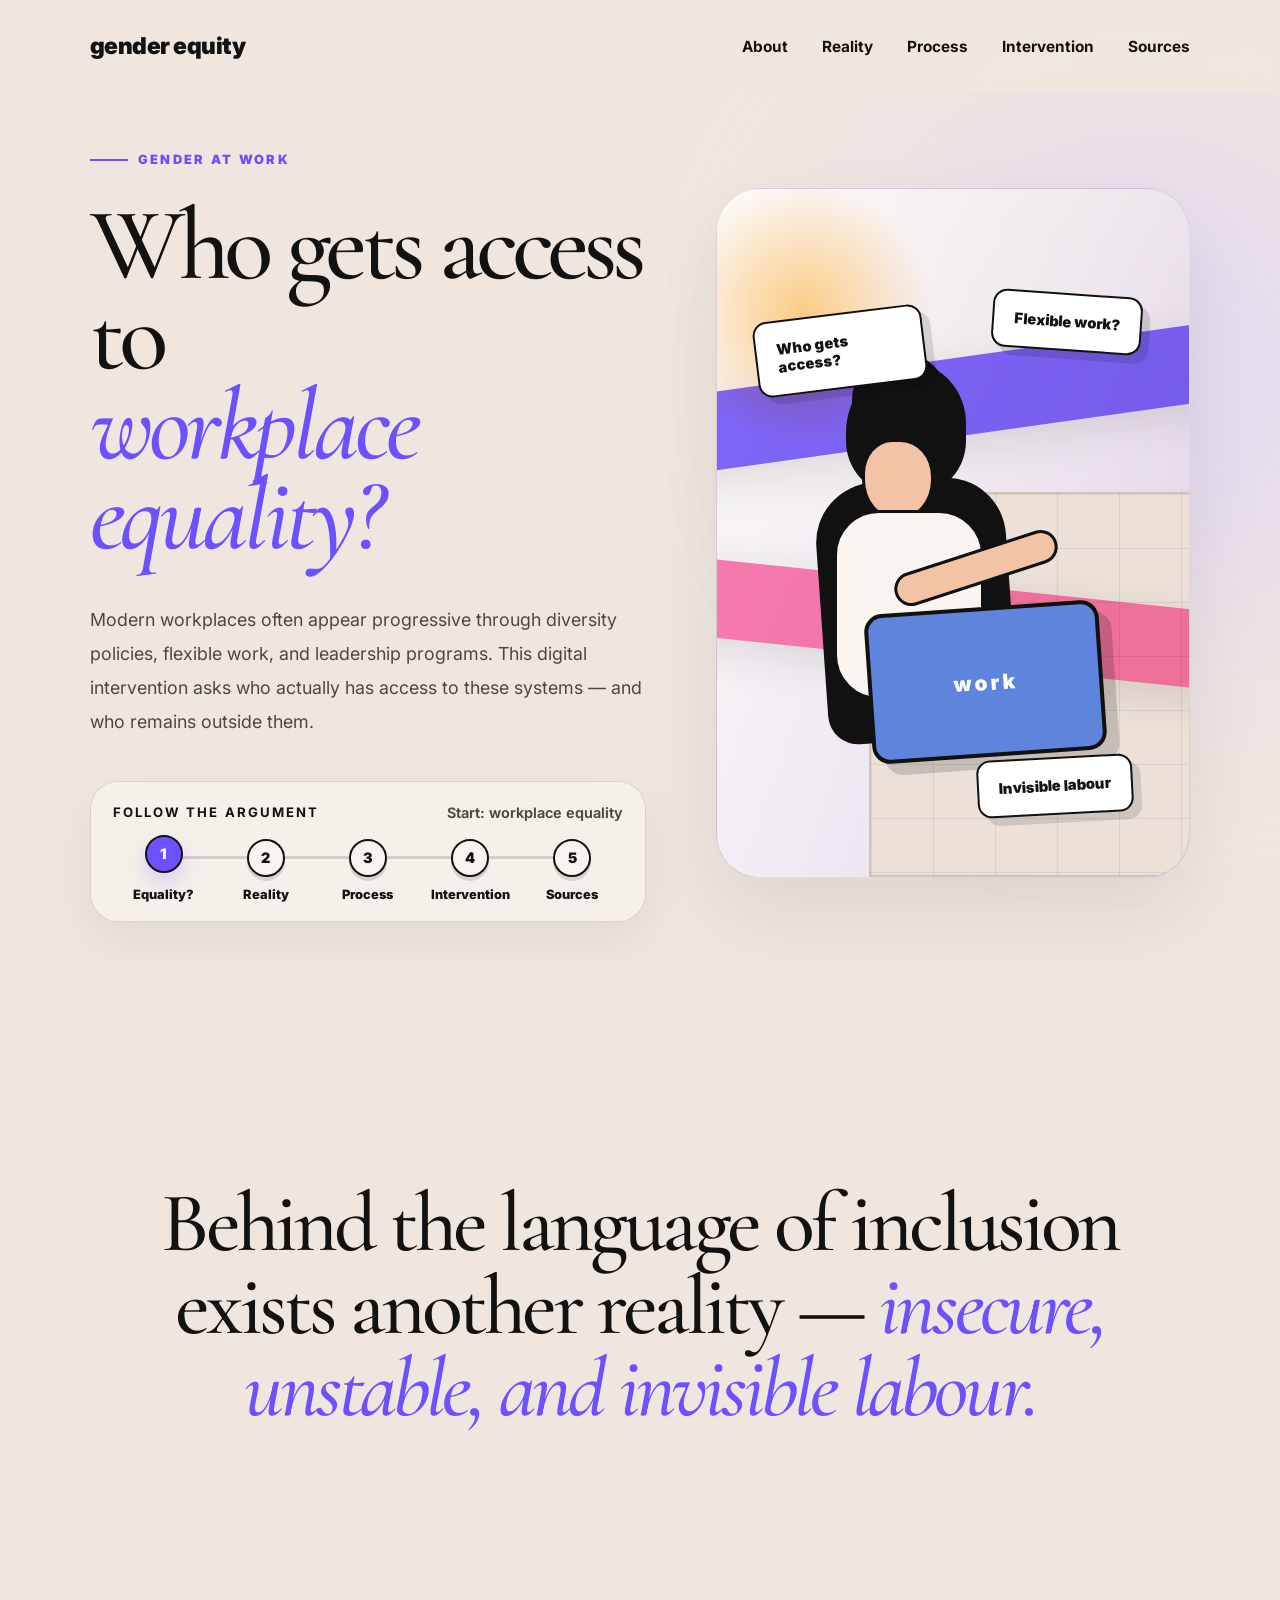
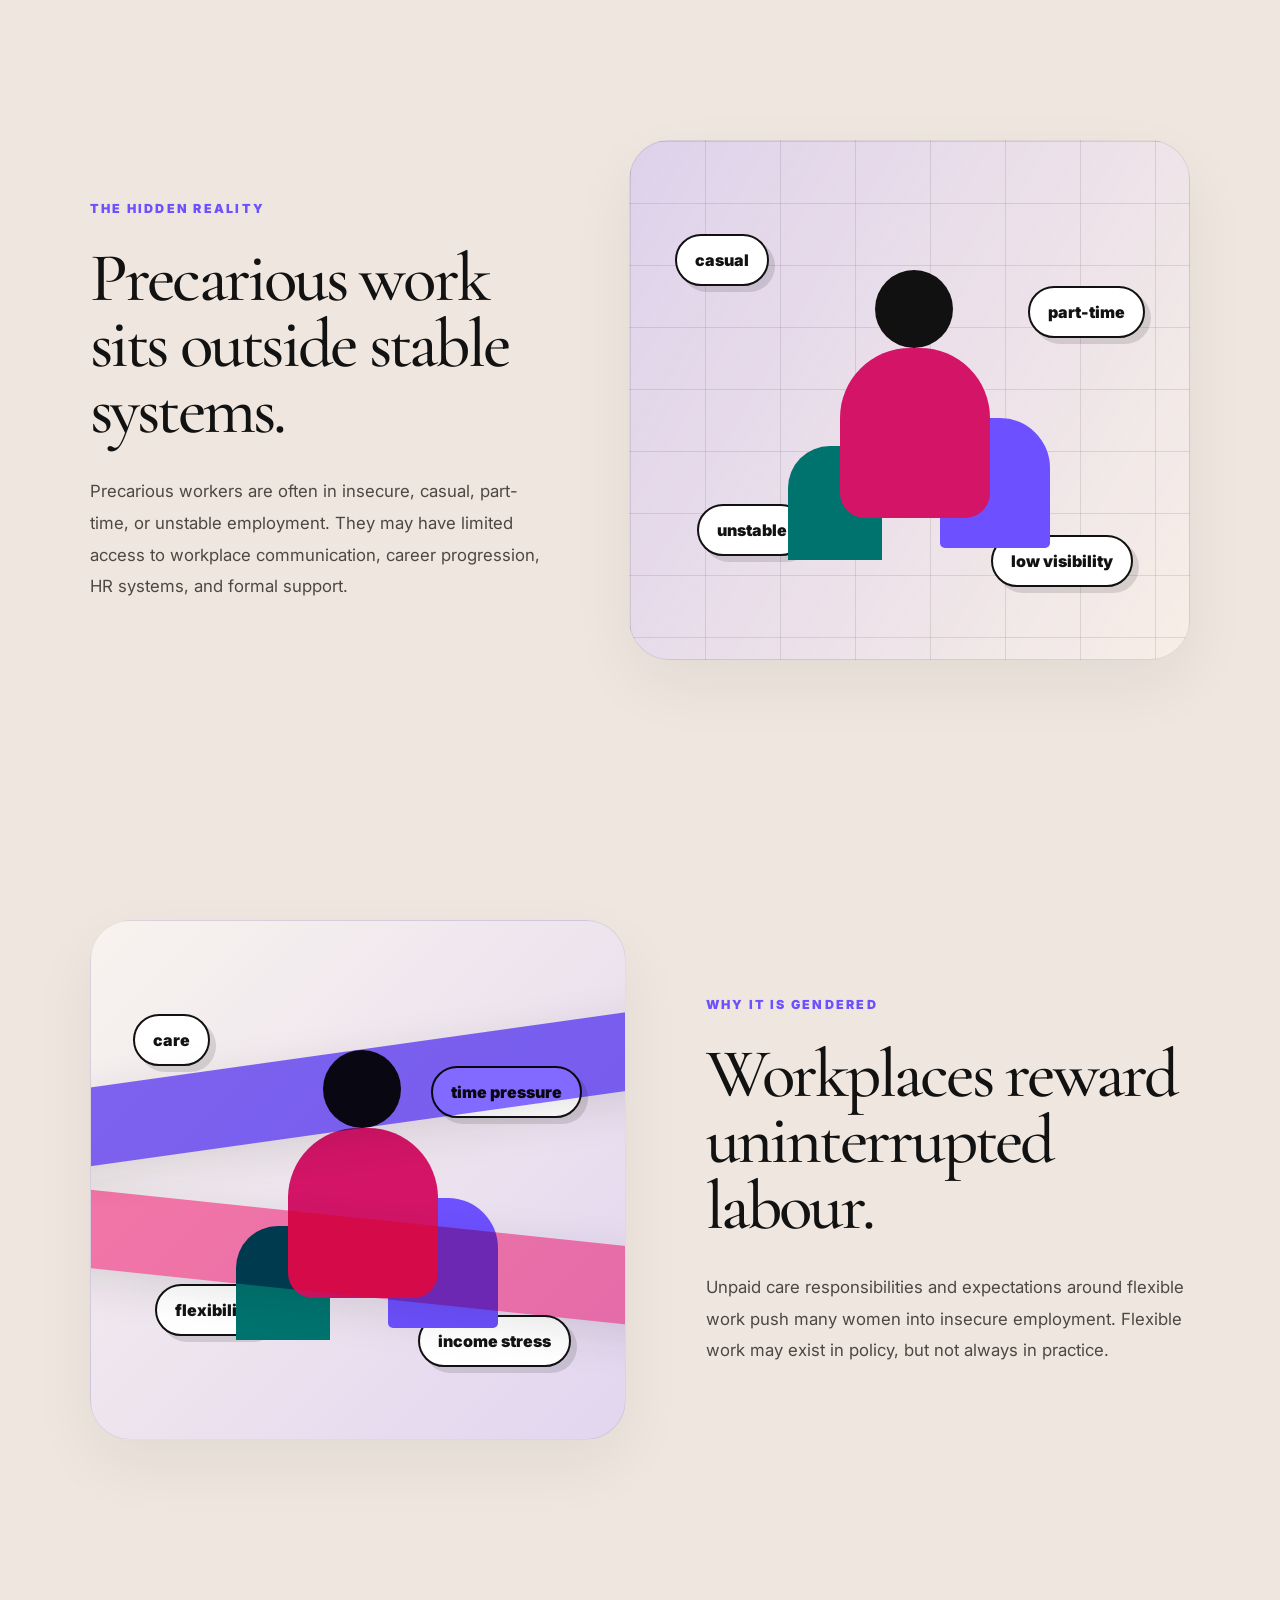
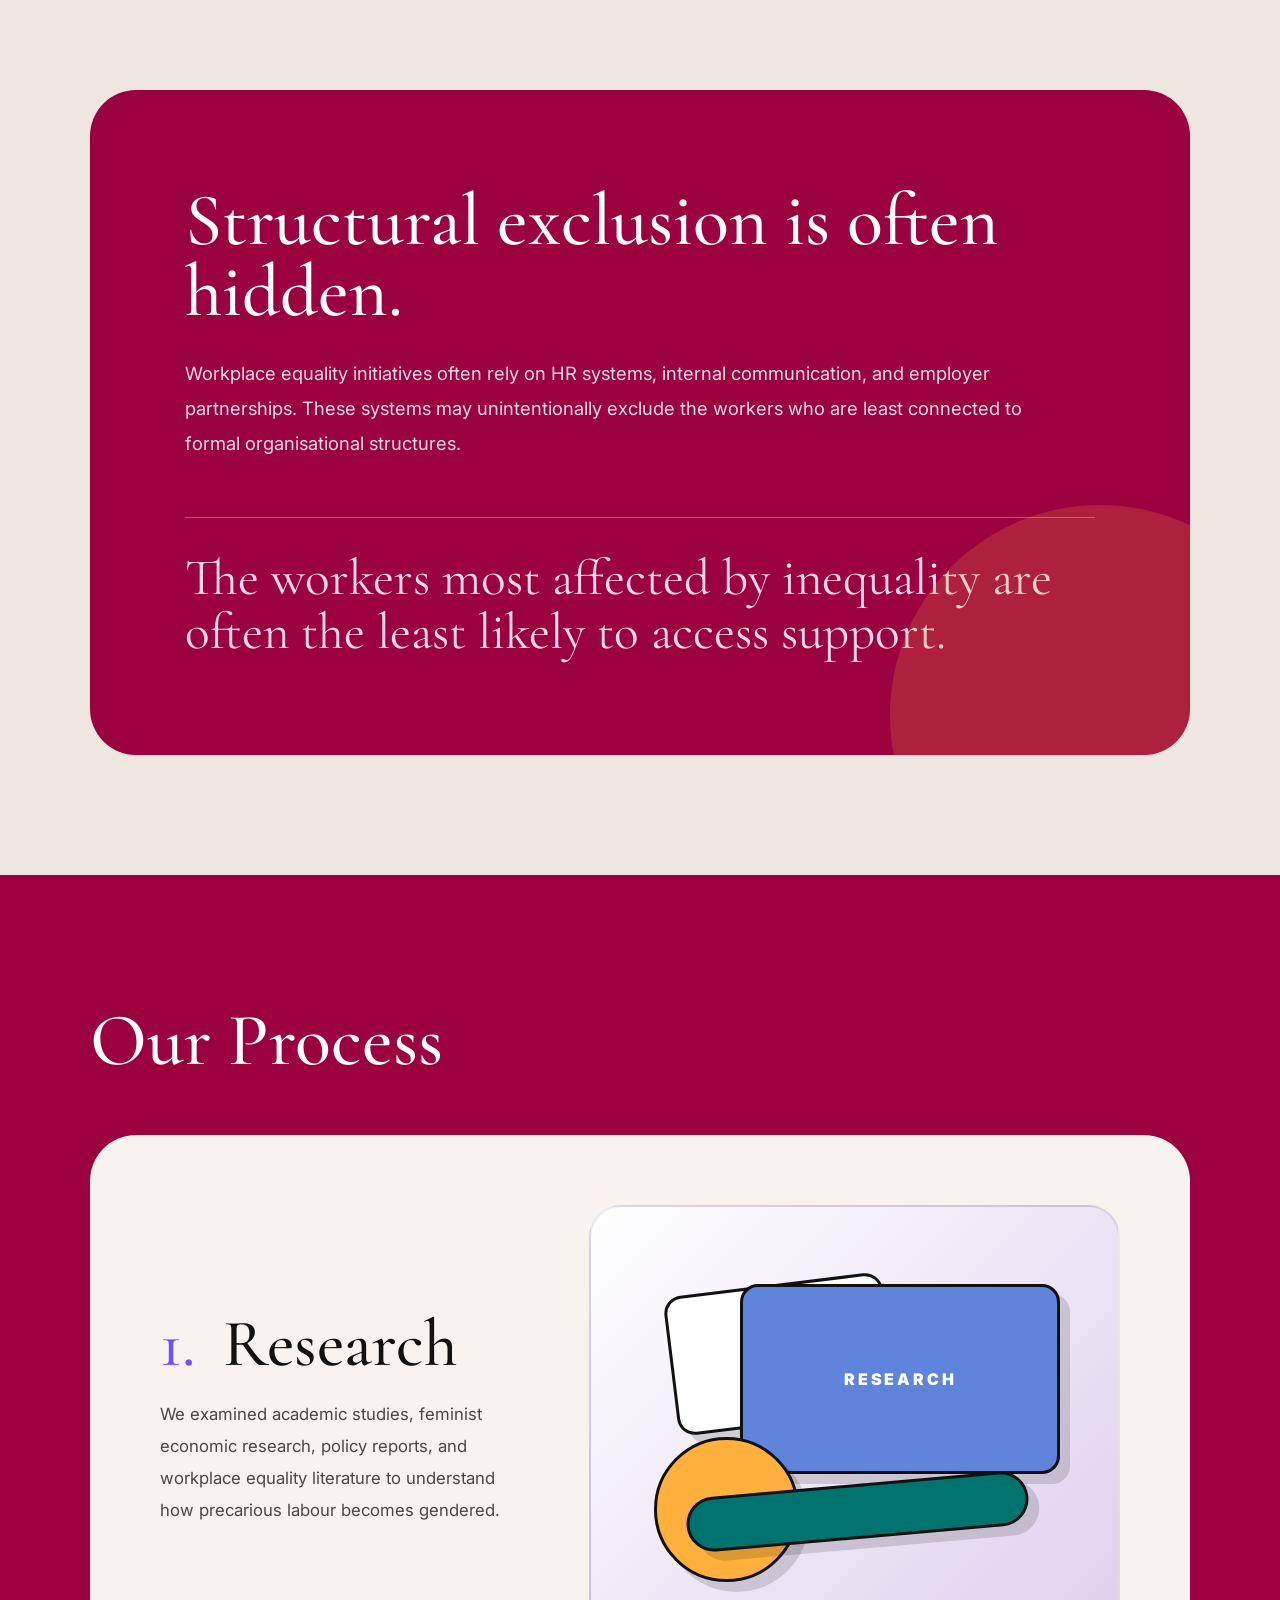
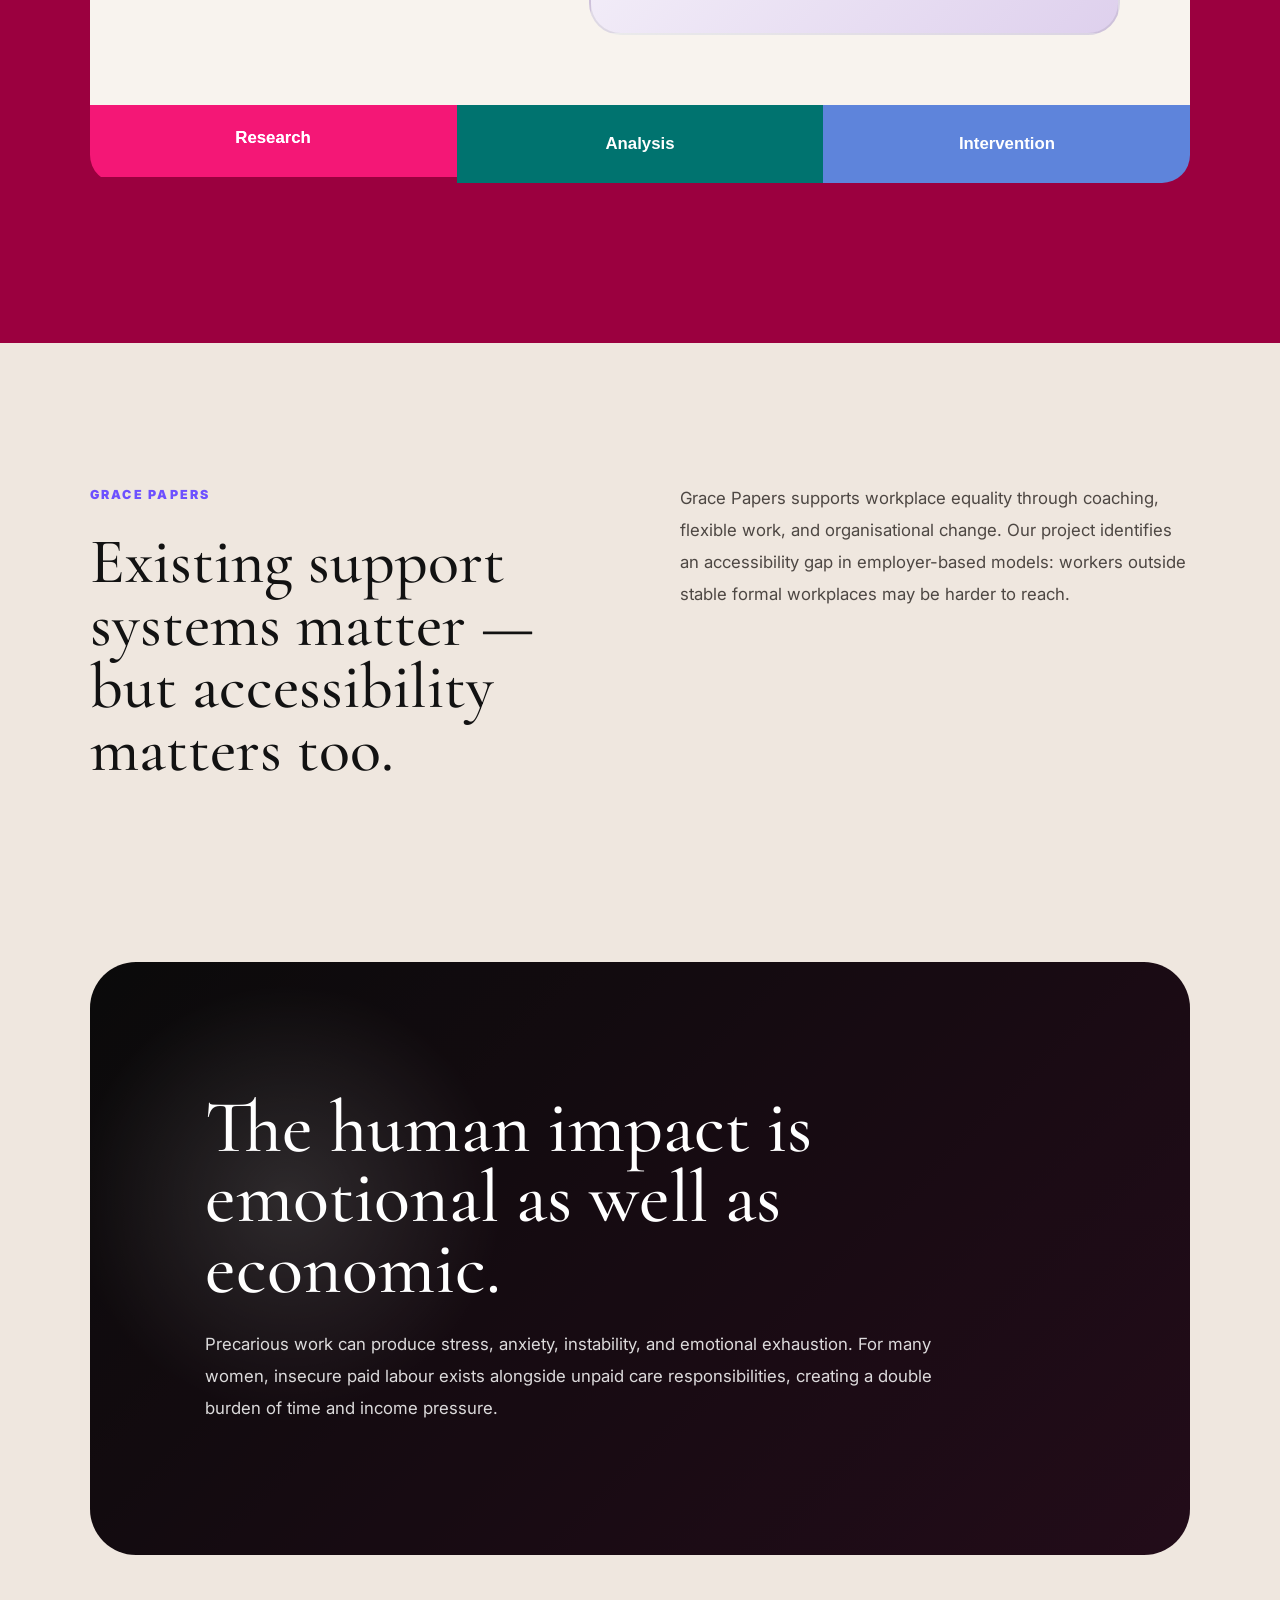
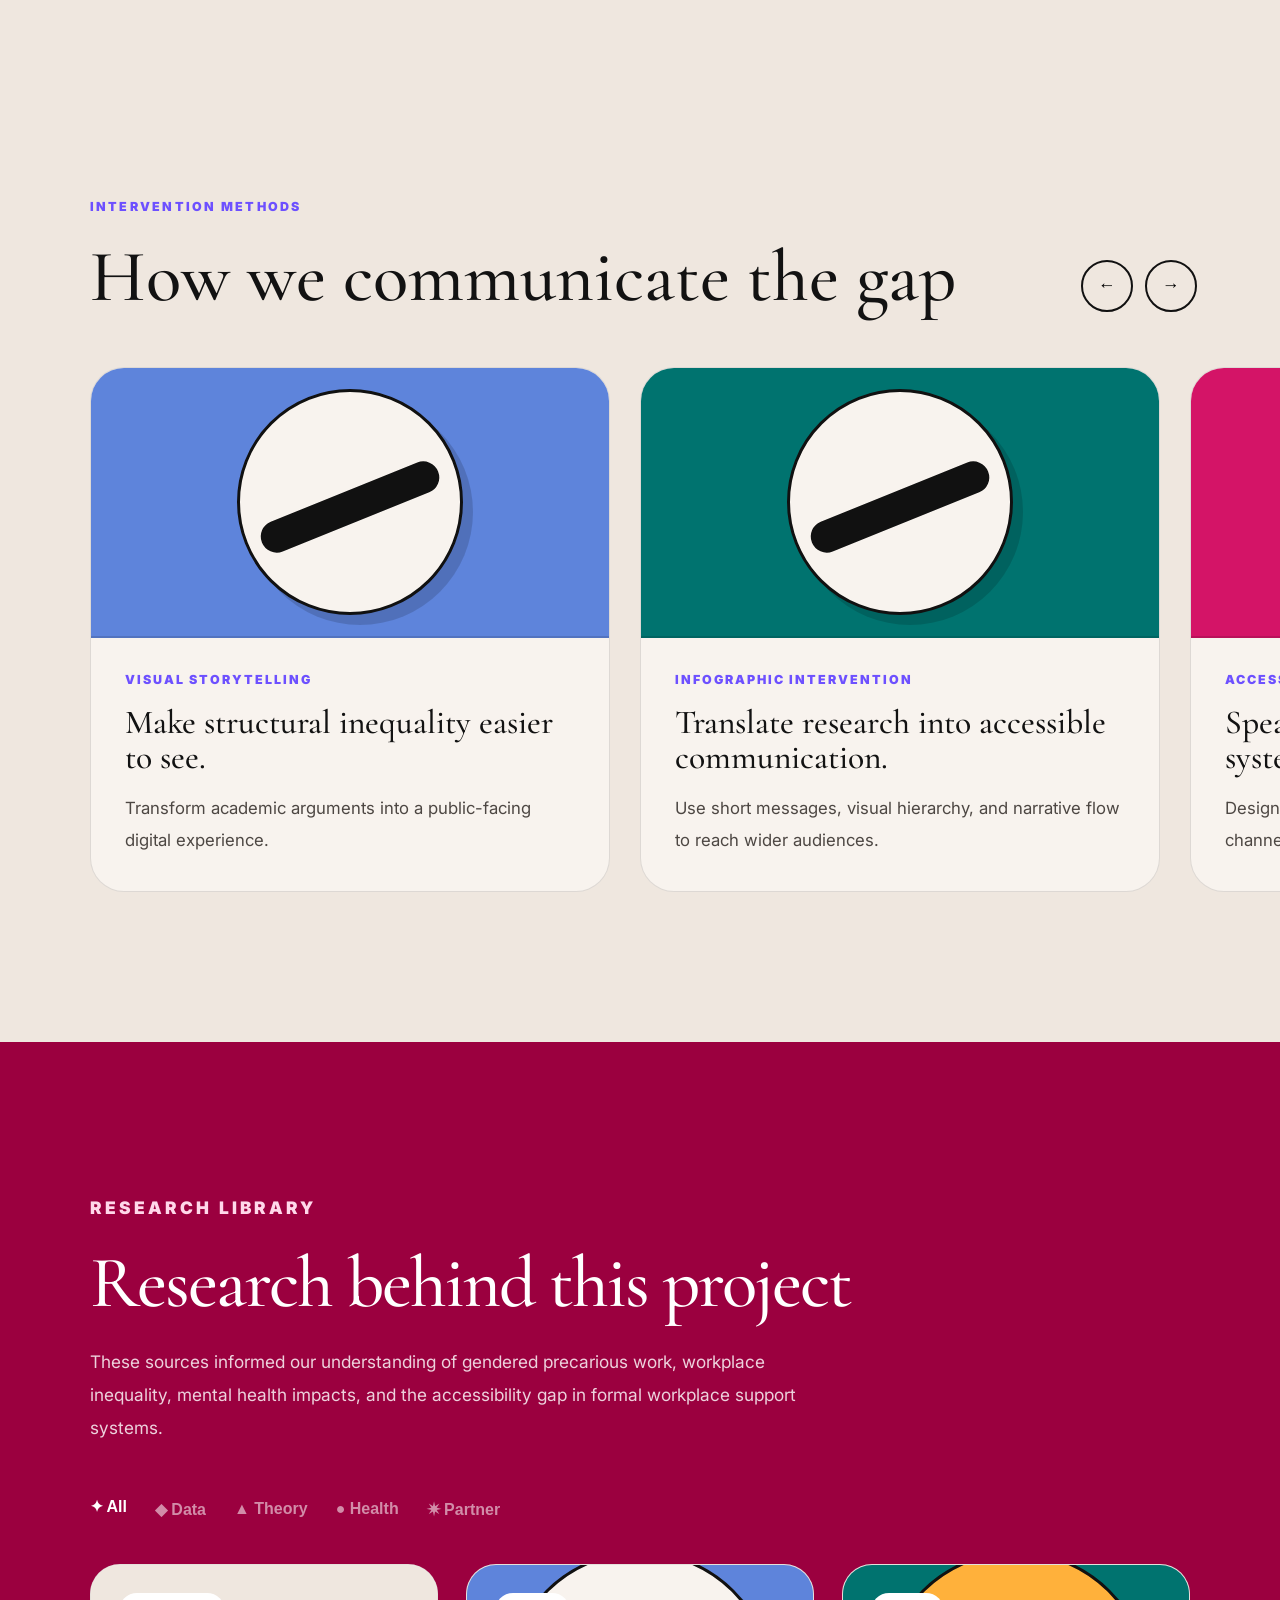
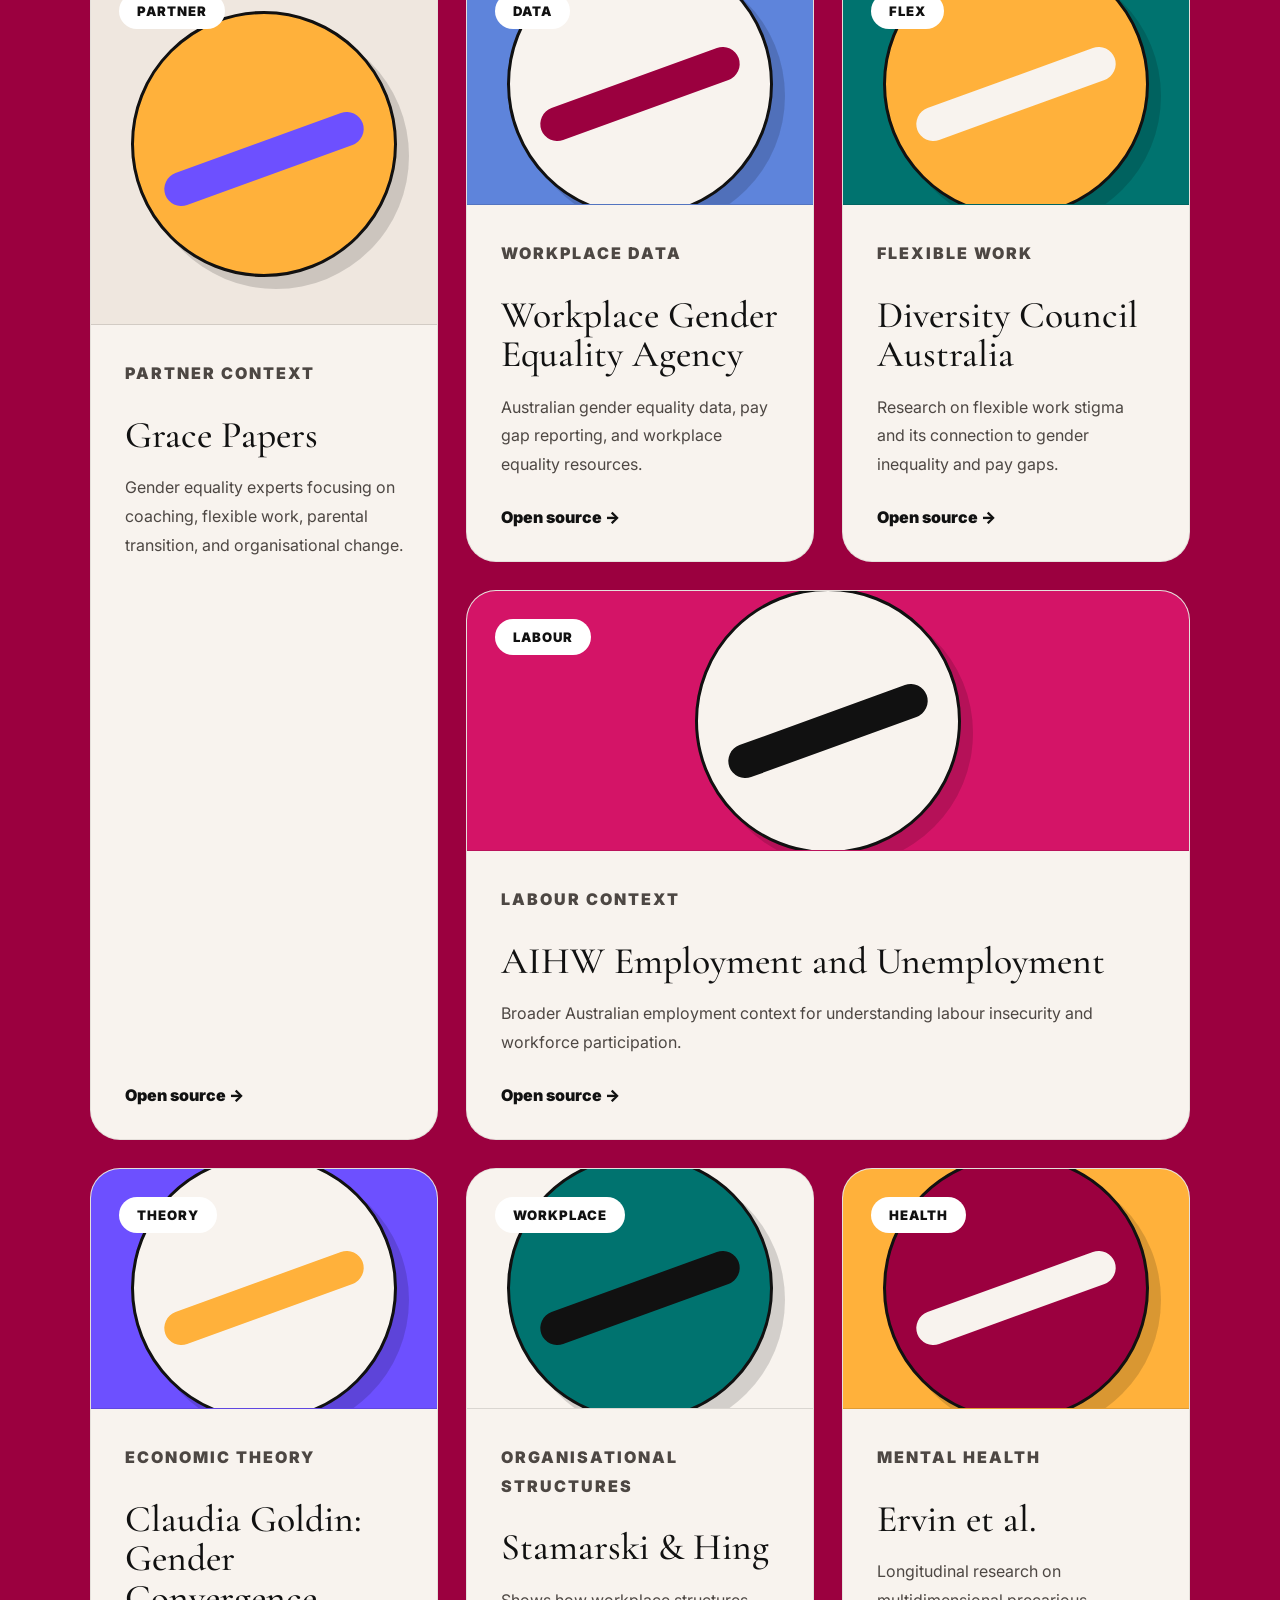
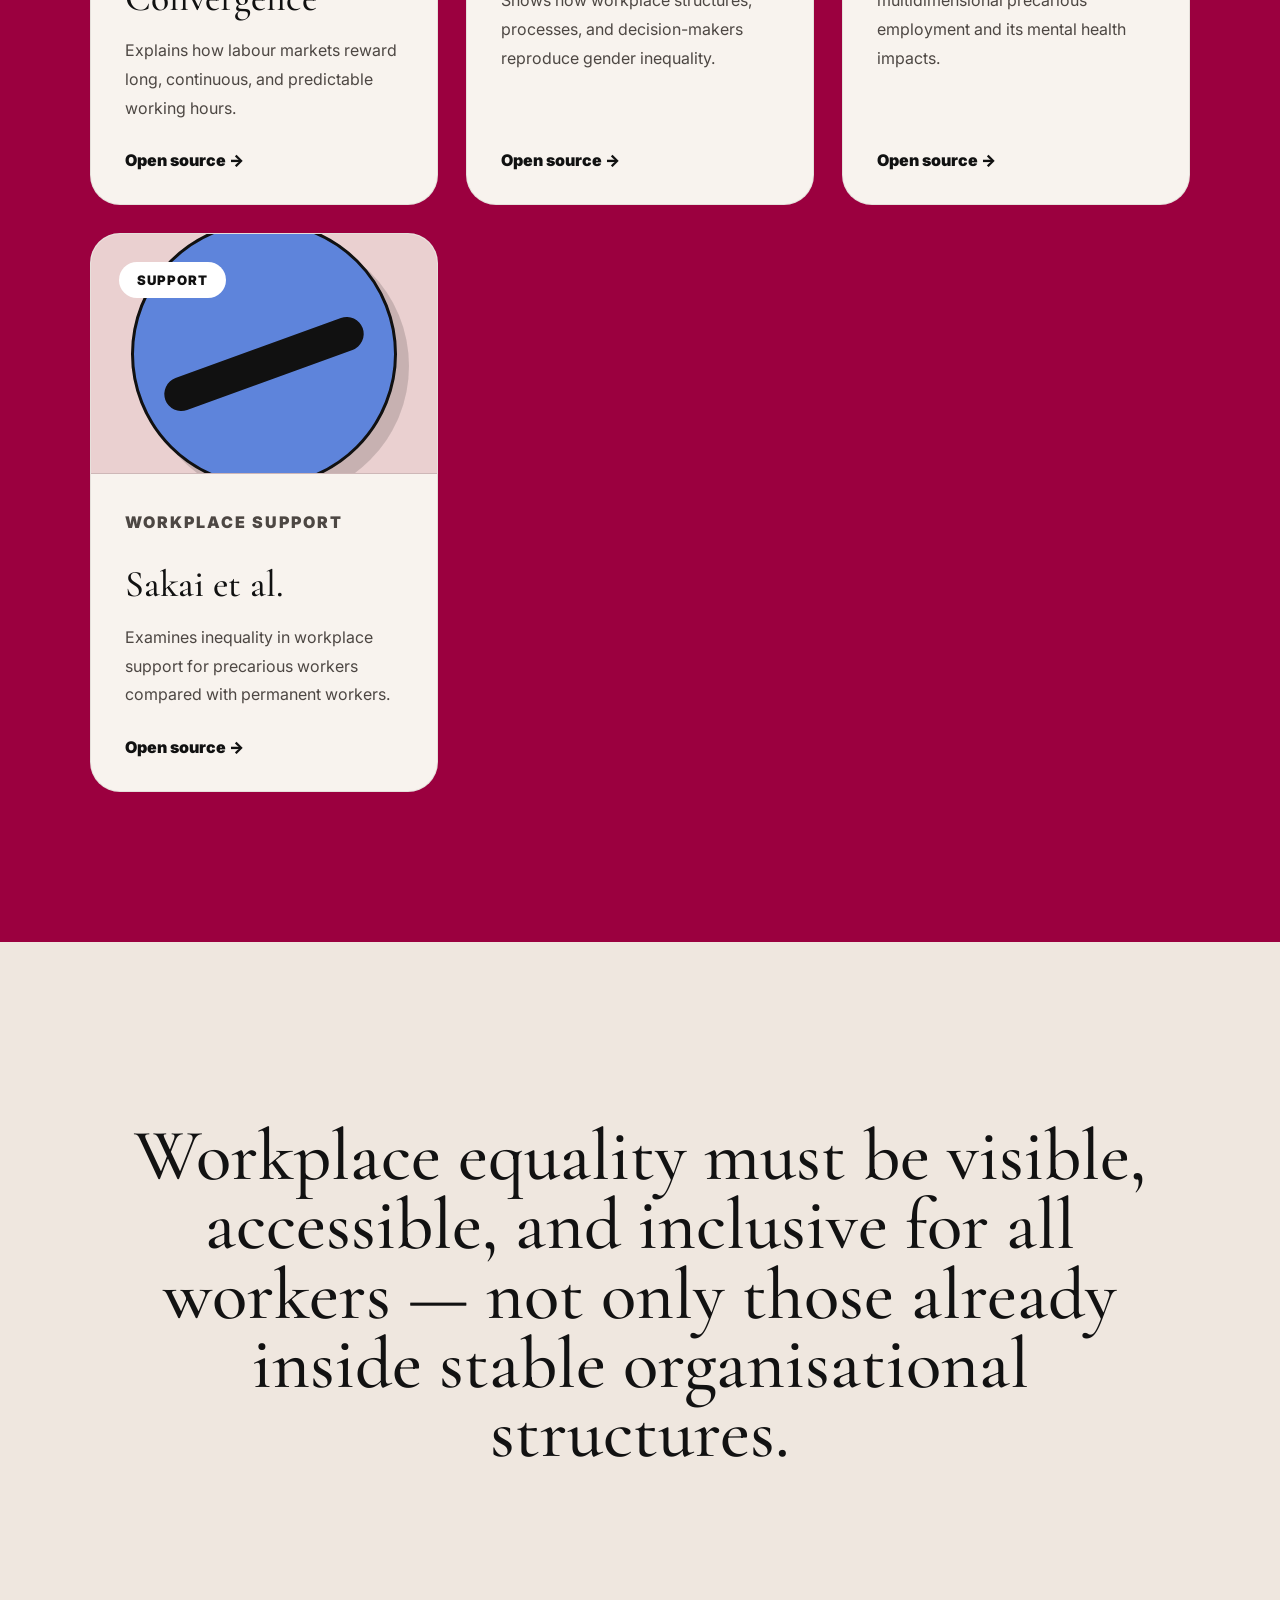
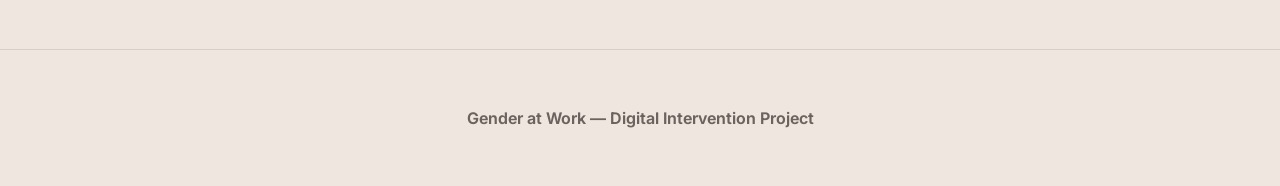
==== index.html @ d1dceebe "Rename gender_equity_final_combined_with_sources.html to index.html" ====
<!DOCTYPE html>
<html lang="en">
<head>
  <meta charset="UTF-8" />
  <meta name="viewport" content="width=device-width, initial-scale=1.0" />
  <title>Gender Equity & Precarious Work</title>
  <link rel="preconnect" href="https://fonts.googleapis.com">
  <link rel="preconnect" href="https://fonts.gstatic.com" crossorigin>
  <link href="https://fonts.googleapis.com/css2?family=Inter:wght@300;400;500;600;700;800;900&family=Cormorant+Garamond:wght@400;500;600;700&display=swap" rel="stylesheet">
  <style>
    :root{--cream:#efe7df;--cream2:#f8f3ee;--ink:#121212;--muted:#4d4743;--purple:#6d50ff;--wine:#9b003f;--pink:#d41467;--teal:#00736f;--blue:#5e84db;--orange:#ffb13b;--softPink:#ead0d0;}
    *{margin:0;padding:0;box-sizing:border-box} html{scroll-behavior:smooth} body{background:var(--cream);color:var(--ink);font-family:Inter,sans-serif;overflow-x:hidden} p{color:var(--muted);line-height:1.9;font-size:1.05rem} h1,h2,h3{font-family:'Cormorant Garamond',serif;font-weight:500}.page-progress{position:fixed;top:0;left:0;height:4px;width:0%;background:var(--purple);z-index:9999}
    nav{position:fixed;top:0;left:0;width:100%;height:92px;padding:0 7%;display:flex;justify-content:space-between;align-items:center;background:rgba(239,231,223,.9);backdrop-filter:blur(16px);z-index:1000;transition:.35s ease}nav.scrolled{height:72px;box-shadow:0 8px 30px rgba(0,0,0,.06)}.logo{font-weight:900;font-size:1.45rem;letter-spacing:-.02em;text-transform:lowercase}nav ul{display:flex;gap:34px;list-style:none}nav a{color:var(--ink);text-decoration:none;font-weight:700;font-size:.96rem;position:relative}nav a::after{content:"";position:absolute;left:0;bottom:-7px;width:0;height:2px;background:var(--purple);transition:.3s ease}nav a:hover::after{width:100%}section{position:relative}.fade-up{opacity:0;transform:translateY(55px);transition:opacity .9s ease,transform .9s ease}.fade-up.show{opacity:1;transform:translateY(0)}
    .hero{min-height:100vh;padding:145px 7% 80px;display:grid;grid-template-columns:1.08fr .92fr;gap:70px;align-items:center}.hero::before{content:"";position:absolute;width:520px;height:520px;right:-120px;top:120px;border-radius:50%;background:#d9ceff;filter:blur(130px);opacity:.55;z-index:0}.hero-left{position:relative;z-index:2}.eyebrow{display:inline-flex;gap:10px;align-items:center;margin-bottom:28px;color:var(--purple);font-size:.8rem;text-transform:uppercase;letter-spacing:.18em;font-weight:900}.eyebrow::before{content:"";width:38px;height:2px;background:var(--purple)}.hero h1{font-size:clamp(4rem,8vw,8.8rem);line-height:.88;letter-spacing:-.055em;max-width:980px}.hero h1 span{color:var(--purple);font-style:italic;letter-spacing:-.04em}.hero-description{margin-top:42px;max-width:650px;font-size:1.12rem}.hero-actions{margin-top:38px;display:flex;gap:16px;flex-wrap:wrap}.button{display:inline-flex;align-items:center;justify-content:center;min-height:54px;padding:0 28px;border-radius:999px;border:1.5px solid var(--ink);color:var(--ink);text-decoration:none;font-weight:900;transition:.28s ease}.button.primary{background:var(--ink);color:white}.button:hover{transform:translateY(-4px);box-shadow:0 14px 30px rgba(0,0,0,.1)}.journey-progress{margin-top:42px;max-width:760px;background:rgba(248,243,238,.78);border:1px solid rgba(0,0,0,.12);border-radius:28px;padding:22px 22px 18px;box-shadow:0 18px 48px rgba(0,0,0,.06);backdrop-filter:blur(10px)}.journey-top{display:flex;justify-content:space-between;align-items:center;gap:16px;margin-bottom:18px}.journey-top strong{font-size:.82rem;letter-spacing:.16em;text-transform:uppercase}.journey-top span{font-size:.9rem;color:var(--muted);font-weight:650}.journey-line{position:relative;display:grid;grid-template-columns:repeat(5,1fr);gap:0;align-items:start}.journey-line::before{content:"";position:absolute;left:8%;right:8%;top:17px;height:3px;background:rgba(0,0,0,.14);border-radius:99px;z-index:0}.journey-fill{position:absolute;left:8%;top:17px;height:3px;width:0%;background:var(--purple);border-radius:99px;z-index:1;transition:.25s ease}.journey-node{position:relative;z-index:2;display:flex;flex-direction:column;align-items:center;text-decoration:none;color:var(--ink);gap:10px}.journey-dot{width:38px;height:38px;border-radius:50%;border:2px solid var(--ink);background:var(--cream2);display:flex;align-items:center;justify-content:center;font-weight:900;font-size:.9rem;transition:.3s ease;box-shadow:0 4px 0 rgba(0,0,0,.12)}.journey-node:hover .journey-dot,.journey-node.active .journey-dot{background:var(--purple);color:white;transform:translateY(-4px);box-shadow:0 10px 20px rgba(109,80,255,.22)}.journey-label{font-size:.8rem;text-align:center;font-weight:850;line-height:1.25;max-width:100px}
    .hero-art{position:relative;z-index:2;min-height:690px;border-radius:44px;overflow:hidden;background:linear-gradient(135deg,#f8f3ee 0%,#dccfe9 100%);box-shadow:0 35px 80px rgba(0,0,0,.08);border:1px solid rgba(0,0,0,.08)}.hero-art::before{content:"";position:absolute;inset:0;background:radial-gradient(circle at 18% 18%,rgba(255,177,59,.6),transparent 19%),radial-gradient(circle at 80% 70%,rgba(109,80,255,.22),transparent 28%),linear-gradient(90deg,rgba(255,255,255,.5),transparent);z-index:0}.office-building{position:absolute;right:-20px;bottom:0;width:72%;height:56%;background:linear-gradient(90deg,rgba(0,0,0,.07) 1px,transparent 1px) 0 0/62px 100%,linear-gradient(rgba(0,0,0,.07) 1px,transparent 1px) 0 0/100% 54px,#ece1d9;border-radius:30px 0 0 0;border:2px solid rgba(0,0,0,.13)}.window-dot{position:absolute;width:34px;height:34px;border-radius:50%;background:rgba(109,80,255,.28);border:2px solid rgba(0,0,0,.12)}.window-dot.one{right:38%;bottom:37%}.window-dot.two{right:22%;bottom:24%;background:rgba(255,177,59,.55)}.window-dot.three{right:50%;bottom:18%;background:rgba(0,115,111,.35)}.woman{position:absolute;left:8%;bottom:6%;width:48%;height:74%;z-index:3;animation:womanFloat 5.2s ease-in-out infinite}.woman .head{position:absolute;top:5%;left:43%;width:96px;height:96px;background:#111;border-radius:50% 50% 46% 46%}.woman .face{position:absolute;top:22%;left:47%;width:72px;height:82px;background:#f3c3a5;border-radius:42% 46% 50% 50%;border:3px solid #111;z-index:3}.woman .hair{position:absolute;top:7%;left:40%;width:120px;height:130px;background:#111;border-radius:60% 52% 45% 45%;z-index:2}.woman .body{position:absolute;left:29%;top:30%;width:190px;height:260px;background:#111;border-radius:60px 60px 30px 30px;transform:rotate(-4deg);z-index:2}.woman .shirt{position:absolute;left:35%;top:36%;width:150px;height:190px;background:#f9f4ef;border:3px solid #111;border-radius:45px;z-index:3}.woman .arm{position:absolute;left:60%;top:44%;width:170px;height:34px;background:#f3c3a5;border:3px solid #111;border-radius:30px;transform:rotate(-18deg);z-index:4}.woman .laptop{position:absolute;left:50%;top:55%;width:235px;height:150px;background:var(--blue);border:4px solid #111;border-radius:18px;transform:rotate(-4deg);z-index:5;box-shadow:12px 12px 0 rgba(0,0,0,.16)}.woman .laptop::after{content:"work";position:absolute;inset:0;display:flex;align-items:center;justify-content:center;color:white;font-weight:900;font-size:1.3rem;letter-spacing:.15em}.ribbon{position:absolute;left:-18%;width:150%;height:78px;border-radius:999px;opacity:.86;filter:drop-shadow(0 12px 20px rgba(0,0,0,.11));z-index:2;mix-blend-mode:multiply}.ribbon.purple{top:24%;background:var(--purple);transform:rotate(-8deg);animation:ribbonSlide 7s ease-in-out infinite}.ribbon.pink{top:58%;background:#ff6aa6;transform:rotate(6deg);animation:ribbonSlide2 8s ease-in-out infinite}.paper-note{position:absolute;z-index:4;background:white;border:2px solid #111;border-radius:14px;padding:18px 20px;box-shadow:8px 8px 0 rgba(0,0,0,.12);font-weight:900;font-size:.92rem;max-width:170px;animation:noteFloat 4.5s ease-in-out infinite}.note1{right:10%;top:15%;transform:rotate(4deg)}.note2{left:8%;top:18%;transform:rotate(-7deg);animation-delay:1.2s}.note3{right:12%;bottom:9%;transform:rotate(-3deg);animation-delay:.4s}@keyframes womanFloat{0%,100%{transform:translateY(0)}50%{transform:translateY(-18px)}}@keyframes ribbonSlide{0%,100%{transform:translateX(-80px) rotate(-8deg)}50%{transform:translateX(65px) rotate(-8deg)}}@keyframes ribbonSlide2{0%,100%{transform:translateX(70px) rotate(6deg)}50%{transform:translateX(-65px) rotate(6deg)}}@keyframes noteFloat{0%,100%{margin-top:0}50%{margin-top:-14px}}
    .big-statement{padding:180px 8%;text-align:center}.big-statement h2{font-size:clamp(3rem,6.6vw,7.2rem);line-height:.98;letter-spacing:-.045em;max-width:1300px;margin:auto}.big-statement em{color:var(--purple);font-style:italic}.split-section{padding:130px 7%;display:grid;grid-template-columns:.9fr 1.1fr;gap:80px;align-items:center}.split-section.reverse{grid-template-columns:1.05fr .95fr}.section-tag{color:var(--purple);font-size:.78rem;text-transform:uppercase;letter-spacing:.18em;font-weight:900;margin-bottom:24px}.split-section h2{font-size:clamp(3.3rem,5.4vw,6rem);line-height:.96;letter-spacing:-.04em;margin-bottom:32px}.text-block{max-width:670px}.visual-card{min-height:520px;border-radius:40px;background:var(--cream2);border:1px solid rgba(0,0,0,.08);position:relative;overflow:hidden;box-shadow:0 25px 65px rgba(0,0,0,.06)}.visual-card.policy{background:linear-gradient(120deg,rgba(109,80,255,.18),transparent),linear-gradient(90deg,rgba(0,0,0,.1) 1px,transparent 1px) 0 0/75px 100%,linear-gradient(rgba(0,0,0,.1) 1px,transparent 1px) 0 0/100% 62px,#f7eee7}.visual-card.care{background:linear-gradient(135deg,#f8f3ee,#e2d5ef)}.mini-person{position:absolute;width:210px;height:260px;left:50%;top:50%;transform:translate(-50%,-50%)}.mini-person::before{content:"";position:absolute;left:70px;top:0;width:78px;height:78px;border-radius:50%;background:#111}.mini-person::after{content:"";position:absolute;left:35px;top:78px;width:150px;height:170px;border-radius:70px 70px 25px 25px;background:var(--pink);box-shadow:80px 50px 0 -20px var(--purple),-80px 70px 0 -28px var(--teal)}.floating-word{position:absolute;padding:14px 18px;border:2px solid #111;border-radius:999px;background:white;font-weight:900;box-shadow:6px 6px 0 rgba(0,0,0,.12)}.w1{left:8%;top:18%}.w2{right:8%;top:28%}.w3{left:12%;bottom:20%}.w4{right:10%;bottom:14%}.exclusion{margin:120px 7%;padding:95px;border-radius:46px;background:var(--wine);color:white;position:relative;overflow:hidden}.exclusion::after{content:"";position:absolute;width:420px;height:420px;right:-120px;bottom:-170px;background:var(--orange);border-radius:50%;opacity:.18}.exclusion h2{font-size:clamp(3rem,5.8vw,6.5rem);line-height:.95;margin-bottom:30px;max-width:1000px}.exclusion p{color:rgba(255,255,255,.86);max-width:850px;font-size:1.15rem}.quote-line{margin-top:56px;padding-top:34px;border-top:1px solid rgba(255,255,255,.32);font-family:'Cormorant Garamond',serif;font-size:clamp(2.4rem,4vw,4.4rem);line-height:1.05;color:#ffd9e9}
    .process{padding:130px 7% 160px;background:var(--wine);color:white}.process h2{font-size:clamp(3.5rem,5.8vw,6.6rem);line-height:.95;margin-bottom:60px}.process-stage{background:var(--cream2);color:var(--ink);border-radius:46px 46px 0 0;min-height:560px;padding:70px;display:grid;grid-template-columns:.82fr 1.18fr;gap:60px;align-items:center}.stage-copy{display:none}.stage-copy.active{display:block;animation:contentIn .45s ease both}.stage-copy h3{font-size:clamp(3.2rem,5.2vw,6rem);line-height:.93;margin-bottom:24px}.stage-copy h3 span{color:var(--purple);margin-right:12px}.stage-copy p{max-width:620px}.stage-visual{position:relative;min-height:430px;border-radius:32px;overflow:hidden;border:2px solid rgba(0,0,0,.08);background:linear-gradient(135deg,#fff,#ded0ed)}.stage-visual .shape{position:absolute;border:3px solid #111;box-shadow:10px 10px 0 rgba(0,0,0,.14);transition:.45s ease}.shape.laptop{width:320px;height:190px;right:11%;top:18%;border-radius:18px;background:var(--blue)}.shape.laptop::after{content:"research";color:white;font-weight:900;text-transform:uppercase;letter-spacing:.18em;position:absolute;inset:0;display:flex;align-items:center;justify-content:center}.shape.circle{width:145px;height:145px;border-radius:50%;left:12%;bottom:12%;background:var(--orange)}.shape.paper{width:220px;height:140px;left:15%;top:18%;border-radius:18px;background:white;transform:rotate(-7deg)}.shape.bar{width:65%;height:55px;left:18%;bottom:22%;border-radius:999px;background:var(--teal);transform:rotate(-5deg)}.process-buttons{display:grid;grid-template-columns:repeat(3,1fr);border-radius:0 0 28px 28px;overflow:hidden}.process-buttons button{min-height:78px;border:0;color:white;font-weight:900;font-size:1.05rem;cursor:pointer;transition:.28s ease}.process-buttons button:nth-child(1){background:var(--pink)}.process-buttons button:nth-child(2){background:var(--teal)}.process-buttons button:nth-child(3){background:var(--blue)}.process-buttons button.active{filter:brightness(1.15);transform:translateY(-6px)}@keyframes contentIn{from{opacity:0;transform:translateY(18px)}to{opacity:1;transform:translateY(0)}}
    .grace{padding:140px 7%;display:grid;grid-template-columns:1fr 1fr;gap:80px}.grace h2{font-size:clamp(3.2rem,5vw,5.8rem);line-height:.98}.impact{margin:40px 7% 110px;border-radius:46px;overflow:hidden;background:linear-gradient(rgba(0,0,0,.55),rgba(0,0,0,.55)),radial-gradient(circle at 18% 40%,rgba(255,255,255,.3),transparent 22%),linear-gradient(135deg,#171717,#4d1a38);color:white;padding:130px 9%}.impact h2{font-size:clamp(3.2rem,5.8vw,6rem);line-height:.95;margin-bottom:26px}.impact p{color:rgba(255,255,255,.85);max-width:760px}.methods{padding:130px 0 150px 7%;overflow:hidden}.methods-head{padding-right:7%;display:flex;justify-content:space-between;align-items:end;gap:30px;margin-bottom:55px}.methods h2{font-size:clamp(3.5rem,5.7vw,6rem);line-height:.95}.slider-controls{display:flex;gap:12px}.slider-controls button{width:52px;height:52px;border-radius:50%;border:2px solid #111;background:transparent;cursor:pointer;font-weight:900;font-size:1.1rem;transition:.25s ease}.slider-controls button:hover{background:#111;color:white}.method-slider{display:flex;gap:30px;overflow-x:auto;padding-right:7%;scroll-snap-type:x mandatory;scrollbar-width:none;cursor:grab}.method-slider::-webkit-scrollbar{display:none}.method-card{min-width:min(520px,82vw);border-radius:34px;background:var(--cream2);overflow:hidden;border:1px solid rgba(0,0,0,.11);scroll-snap-align:start;transition:.35s ease}.method-card:hover{transform:translateY(-12px);box-shadow:0 26px 62px rgba(0,0,0,.1)}.method-visual{height:270px;position:relative;background:var(--blue);border-bottom:2px solid rgba(0,0,0,.13);overflow:hidden}.method-visual.teal{background:var(--teal)}.method-visual.pink{background:var(--pink)}.method-visual.orange{background:var(--orange)}.method-visual::before{content:"";position:absolute;width:220px;height:220px;border-radius:50%;background:#f8f3ee;border:3px solid #111;left:50%;top:50%;transform:translate(-50%,-50%);box-shadow:10px 10px 0 rgba(0,0,0,.15)}.method-visual::after{content:"";position:absolute;width:190px;height:32px;border-radius:999px;background:#111;left:50%;top:52%;transform:translate(-50%,-50%) rotate(-22deg)}.method-card-content{padding:34px}.method-card-content span{display:block;color:var(--purple);font-size:.78rem;text-transform:uppercase;letter-spacing:.16em;font-weight:900;margin-bottom:18px}.method-card h3{font-size:clamp(2.1rem,2.6vw,3rem);line-height:1.05;margin-bottom:18px}
    .sources-section{padding:150px 7%;background:var(--wine);color:white;overflow:hidden}.sources-header{max-width:900px;margin-bottom:55px}.sources-header .section-tag{color:#ffd8ea}.sources-header h2{font-size:clamp(3.5rem,5.7vw,6.2rem);line-height:.95;font-weight:500;margin-bottom:28px;letter-spacing:-2px}.sources-header p{max-width:720px;color:rgba(255,255,255,.82);font-size:1.08rem;line-height:1.9}.source-filters{display:flex;gap:28px;align-items:center;margin-bottom:45px;flex-wrap:wrap}.source-filter{background:transparent;border:none;color:rgba(255,255,255,.55);font-size:1rem;font-weight:900;cursor:pointer;transition:.3s ease}.source-filter:hover,.source-filter.active{color:white;transform:translateY(-3px)}.sources-grid{display:grid;grid-template-columns:repeat(3,1fr);gap:28px;align-items:stretch}.source-card{display:flex;flex-direction:column;text-decoration:none;color:#111;background:#f8f3ee;border-radius:30px;overflow:hidden;min-height:520px;border:1px solid rgba(0,0,0,.08);transition:.45s ease;position:relative}.source-card:hover{transform:translateY(-12px);box-shadow:0 30px 70px rgba(0,0,0,.22)}.source-card.hide{display:none}.source-visual{height:240px;position:relative;overflow:hidden;border-bottom:1px solid rgba(0,0,0,.12)}.source-visual span{position:absolute;left:28px;top:28px;background:white;color:#111;padding:10px 18px;border-radius:999px;font-size:.82rem;font-weight:900;letter-spacing:1px;text-transform:uppercase;z-index:3}.source-visual::before{content:"";position:absolute;width:260px;height:260px;border-radius:50%;background:#f8f3ee;border:3px solid #111;left:50%;top:50%;transform:translate(-50%,-50%);box-shadow:12px 12px 0 rgba(0,0,0,.15)}.source-visual::after{content:"";position:absolute;width:210px;height:34px;border-radius:999px;background:#111;left:50%;top:54%;transform:translate(-50%,-50%) rotate(-20deg)}.grace-visual{background:#efe7df}.grace-visual::before{background:#ffb13b}.grace-visual::after{background:#6d50ff}.wgea-visual{background:#5e84db}.wgea-visual::before{background:#f8f3ee}.wgea-visual::after{background:#9b003f}.dca-visual{background:#00736f}.dca-visual::before{background:#ffb13b}.dca-visual::after{background:#f8f3ee}.aihw-visual{background:#d41467}.aihw-visual::before{background:#f8f3ee}.aihw-visual::after{background:#111}.goldin-visual{background:#6d50ff}.goldin-visual::before{background:#f8f3ee}.goldin-visual::after{background:#ffb13b}.stamarski-visual{background:#f8f3ee}.stamarski-visual::before{background:#00736f}.stamarski-visual::after{background:#111}.ervin-visual{background:#ffb13b}.ervin-visual::before{background:#9b003f}.ervin-visual::after{background:#f8f3ee}.sakai-visual{background:#ead0d0}.sakai-visual::before{background:#5e84db}.sakai-visual::after{background:#111}.source-content{padding:34px;display:flex;flex-direction:column;flex:1}.source-category{font-size:.75rem;letter-spacing:2px;text-transform:uppercase;font-weight:900;color:#6d50ff;margin-bottom:18px}.source-content h3{font-size:2.35rem;line-height:1.05;font-weight:500;margin-bottom:18px}.source-content p{color:#4d4743;line-height:1.8;font-size:1rem;margin-bottom:28px}.read-link{margin-top:auto;font-weight:900;color:#111;transition:.3s ease}.source-card:hover .read-link{color:#6d50ff}.source-card:nth-child(1){grid-row:span 2}.source-card:nth-child(1) .source-visual{height:360px}.source-card:nth-child(4){grid-column:span 2}.source-card:nth-child(4) .source-visual{height:260px}.conclusion{padding:180px 8%;text-align:center}.conclusion h2{font-size:clamp(3rem,5.7vw,6.6rem);line-height:.95;max-width:1280px;margin:auto}footer{padding:58px 7%;border-top:1px solid rgba(0,0,0,.1);color:#6c625e;font-weight:650;text-align:center}
    @media(max-width:1100px){.sources-grid{grid-template-columns:repeat(2,1fr)}.source-card:nth-child(1),.source-card:nth-child(4){grid-row:auto;grid-column:auto}.source-card:nth-child(1) .source-visual,.source-card:nth-child(4) .source-visual{height:240px}}@media(max-width:1000px){nav ul{gap:20px}.hero,.split-section,.split-section.reverse,.process-stage,.grace{grid-template-columns:1fr}.hero-art{min-height:560px}.woman{left:0;width:70%}.office-building{width:86%}.exclusion{padding:58px;margin:80px 5%}.methods-head{align-items:start;flex-direction:column}}@media(max-width:720px){nav{padding:0 5%;height:82px}nav ul{display:none}.hero{padding:120px 5% 60px}.hero-art{min-height:460px}.journey-progress{padding:18px 14px 16px}.journey-top{align-items:flex-start;flex-direction:column;gap:4px}.journey-line{overflow-x:auto;display:flex;gap:28px;padding-bottom:8px}.journey-line::before,.journey-fill{display:none}.journey-node{min-width:86px}.woman{transform:scale(.78);transform-origin:left bottom}.paper-note{display:none}.split-section{padding:90px 5%;gap:40px}.visual-card{min-height:400px}.process{padding:90px 5% 110px}.process-stage{padding:36px}.process-buttons button{font-size:.85rem;min-height:62px}.methods{padding-left:5%}.method-slider{padding-right:5%}.big-statement{padding:120px 5%}.exclusion{padding:40px;border-radius:32px}.sources-section{padding:110px 5%}.sources-grid{grid-template-columns:1fr}.source-card{min-height:auto}.source-filters{gap:18px}}
  </style>
</head>
<body>
  <div class="page-progress"></div>
  <nav><div class="logo">gender equity</div><ul><li><a href="#illusion">About</a></li><li><a href="#reality">Reality</a></li><li><a href="#process">Process</a></li><li><a href="#intervention">Intervention</a></li><li><a href="#sources">Sources</a></li></ul></nav>
  <section class="hero" id="illusion"><div class="hero-left fade-up"><p class="eyebrow">Gender at Work</p><h1>Who gets access to<br><span>workplace equality?</span></h1><p class="hero-description">Modern workplaces often appear progressive through diversity policies, flexible work, and leadership programs. This digital intervention asks who actually has access to these systems — and who remains outside them.</p><div class="journey-progress" aria-label="Website journey navigation"><div class="journey-top"><strong>Follow the argument</strong><span id="journeyStatus">Start: workplace equality</span></div><div class="journey-line"><div class="journey-fill" id="journeyFill"></div><a href="#illusion" class="journey-node active" data-step="0" data-label="Start: workplace equality"><div class="journey-dot">1</div><div class="journey-label">Equality?</div></a><a href="#reality" class="journey-node" data-step="1" data-label="Reality: precarious work"><div class="journey-dot">2</div><div class="journey-label">Reality</div></a><a href="#process" class="journey-node" data-step="2" data-label="Process: research and analysis"><div class="journey-dot">3</div><div class="journey-label">Process</div></a><a href="#intervention" class="journey-node" data-step="3" data-label="Intervention: communication access"><div class="journey-dot">4</div><div class="journey-label">Intervention</div></a><a href="#sources" class="journey-node" data-step="4" data-label="Sources: research library"><div class="journey-dot">5</div><div class="journey-label">Sources</div></a></div></div></div><div class="hero-art fade-up" aria-label="Illustration of a woman working in an office with moving ribbons"><div class="office-building"></div><div class="window-dot one"></div><div class="window-dot two"></div><div class="window-dot three"></div><div class="ribbon purple"></div><div class="ribbon pink"></div><div class="paper-note note1">Flexible work?</div><div class="paper-note note2">Who gets access?</div><div class="paper-note note3">Invisible labour</div><div class="woman"><div class="hair"></div><div class="head"></div><div class="face"></div><div class="body"></div><div class="shirt"></div><div class="arm"></div><div class="laptop"></div></div></div></section>
  <section class="big-statement fade-up" id="reality"><h2>Behind the language of inclusion exists another reality — <em>insecure, unstable, and invisible labour.</em></h2></section>
  <section class="split-section fade-up"><div class="text-block"><p class="section-tag">The hidden reality</p><h2>Precarious work sits outside stable systems.</h2><p>Precarious workers are often in insecure, casual, part-time, or unstable employment. They may have limited access to workplace communication, career progression, HR systems, and formal support.</p></div><div class="visual-card policy"><span class="floating-word w1">casual</span><span class="floating-word w2">part-time</span><span class="floating-word w3">unstable</span><span class="floating-word w4">low visibility</span><div class="mini-person"></div></div></section>
  <section class="split-section reverse fade-up"><div class="visual-card care"><div class="ribbon purple"></div><div class="ribbon pink"></div><span class="floating-word w1">care</span><span class="floating-word w2">time pressure</span><span class="floating-word w3">flexibility</span><span class="floating-word w4">income stress</span><div class="mini-person"></div></div><div class="text-block"><p class="section-tag">Why it is gendered</p><h2>Workplaces reward uninterrupted labour.</h2><p>Unpaid care responsibilities and expectations around flexible work push many women into insecure employment. Flexible work may exist in policy, but not always in practice.</p></div></section>
  <section class="exclusion fade-up"><h2>Structural exclusion is often hidden.</h2><p>Workplace equality initiatives often rely on HR systems, internal communication, and employer partnerships. These systems may unintentionally exclude the workers who are least connected to formal organisational structures.</p><div class="quote-line">The workers most affected by inequality are often the least likely to access support.</div></section>
  <section class="process" id="process"><h2 class="fade-up">Our Process</h2><div class="process-stage fade-up"><div class="stage-copy active" id="stage-1"><h3><span>1.</span> Research</h3><p>We examined academic studies, feminist economic research, policy reports, and workplace equality literature to understand how precarious labour becomes gendered.</p></div><div class="stage-copy" id="stage-2"><h3><span>2.</span> Analysis</h3><p>We identified a key gap: equality initiatives often appear inclusive, but their delivery depends on stable employer systems that precarious workers may not access.</p></div><div class="stage-copy" id="stage-3"><h3><span>3.</span> Intervention</h3><p>We designed a communication-focused intervention using digital storytelling and infographic logic to make the issue more visible and accessible.</p></div><div class="stage-visual" id="stageVisual"><div class="shape paper"></div><div class="shape laptop"></div><div class="shape circle"></div><div class="shape bar"></div></div></div><div class="process-buttons"><button class="active" data-stage="1">Research</button><button data-stage="2">Analysis</button><button data-stage="3">Intervention</button></div></section>
  <section class="grace fade-up"><div><p class="section-tag">Grace Papers</p><h2>Existing support systems matter — but accessibility matters too.</h2></div><div><p>Grace Papers supports workplace equality through coaching, flexible work, and organisational change. Our project identifies an accessibility gap in employer-based models: workers outside stable formal workplaces may be harder to reach.</p></div></section>
  <section class="impact fade-up"><h2>The human impact is emotional as well as economic.</h2><p>Precarious work can produce stress, anxiety, instability, and emotional exhaustion. For many women, insecure paid labour exists alongside unpaid care responsibilities, creating a double burden of time and income pressure.</p></section>
  <section class="methods fade-up" id="intervention"><div class="methods-head"><div><p class="section-tag">Intervention methods</p><h2>How we communicate the gap</h2></div><div class="slider-controls"><button id="prevBtn" aria-label="Previous slide">←</button><button id="nextBtn" aria-label="Next slide">→</button></div></div><div class="method-slider" id="methodSlider"><article class="method-card"><div class="method-visual"></div><div class="method-card-content"><span>Visual storytelling</span><h3>Make structural inequality easier to see.</h3><p>Transform academic arguments into a public-facing digital experience.</p></div></article><article class="method-card"><div class="method-visual teal"></div><div class="method-card-content"><span>Infographic intervention</span><h3>Translate research into accessible communication.</h3><p>Use short messages, visual hierarchy, and narrative flow to reach wider audiences.</p></div></article><article class="method-card"><div class="method-visual pink"></div><div class="method-card-content"><span>Accessibility</span><h3>Speak beyond formal workplace systems.</h3><p>Design communication that can be shared outside HR channels and employer networks.</p></div></article><article class="method-card"><div class="method-visual orange"></div><div class="method-card-content"><span>Advocacy</span><h3>Invite public reflection and institutional change.</h3><p>Position equality as a structural responsibility rather than an individual burden.</p></div></article></div></section>
  <section class="sources-section" id="sources"><div class="sources-header fade-up"><p class="section-tag">Research Library</p><h2>Research behind this project</h2><p>These sources informed our understanding of gendered precarious work, workplace inequality, mental health impacts, and the accessibility gap in formal workplace support systems.</p></div><div class="source-filters fade-up"><button class="source-filter active" data-filter="all">✦ All</button><button class="source-filter" data-filter="data">◆ Data</button><button class="source-filter" data-filter="theory">▲ Theory</button><button class="source-filter" data-filter="health">● Health</button><button class="source-filter" data-filter="partner">✷ Partner</button></div><div class="sources-grid fade-up">
    <a href="https://gracepapers.com.au/" target="_blank" class="source-card partner"><div class="source-visual grace-visual"><span>Partner</span></div><div class="source-content"><p class="source-category">Partner Context</p><h3>Grace Papers</h3><p>Gender equality experts focusing on coaching, flexible work, parental transition, and organisational change.</p><span class="read-link">Open source →</span></div></a>
    <a href="https://www.wgea.gov.au/" target="_blank" class="source-card data"><div class="source-visual wgea-visual"><span>Data</span></div><div class="source-content"><p class="source-category">Workplace Data</p><h3>Workplace Gender Equality Agency</h3><p>Australian gender equality data, pay gap reporting, and workplace equality resources.</p><span class="read-link">Open source →</span></div></a>
    <a href="https://www.dca.org.au/news/media-releases/flex-work-gender-pay-gap" target="_blank" class="source-card data"><div class="source-visual dca-visual"><span>Flex</span></div><div class="source-content"><p class="source-category">Flexible Work</p><h3>Diversity Council Australia</h3><p>Research on flexible work stigma and its connection to gender inequality and pay gaps.</p><span class="read-link">Open source →</span></div></a>
    <a href="https://www.aihw.gov.au/reports/australias-welfare/employment-unemployment" target="_blank" class="source-card data"><div class="source-visual aihw-visual"><span>Labour</span></div><div class="source-content"><p class="source-category">Labour Context</p><h3>AIHW Employment and Unemployment</h3><p>Broader Australian employment context for understanding labour insecurity and workforce participation.</p><span class="read-link">Open source →</span></div></a>
    <a href="https://doi.org/10.1257/aer.104.4.1091" target="_blank" class="source-card theory"><div class="source-visual goldin-visual"><span>Theory</span></div><div class="source-content"><p class="source-category">Economic Theory</p><h3>Claudia Goldin: Gender Convergence</h3><p>Explains how labour markets reward long, continuous, and predictable working hours.</p><span class="read-link">Open source →</span></div></a>
    <a href="https://doi.org/10.3389/fpsyg.2015.01400" target="_blank" class="source-card theory"><div class="source-visual stamarski-visual"><span>Workplace</span></div><div class="source-content"><p class="source-category">Organisational Structures</p><h3>Stamarski & Hing</h3><p>Shows how workplace structures, processes, and decision-makers reproduce gender inequality.</p><span class="read-link">Open source →</span></div></a>
    <a href="https://doi.org/10.1038/s41598-024-78843-z" target="_blank" class="source-card health"><div class="source-visual ervin-visual"><span>Health</span></div><div class="source-content"><p class="source-category">Mental Health</p><h3>Ervin et al.</h3><p>Longitudinal research on multidimensional precarious employment and its mental health impacts.</p><span class="read-link">Open source →</span></div></a>
    <a href="https://doi.org/10.1002/1348-9585.12431" target="_blank" class="source-card health"><div class="source-visual sakai-visual"><span>Support</span></div><div class="source-content"><p class="source-category">Workplace Support</p><h3>Sakai et al.</h3><p>Examines inequality in workplace support for precarious workers compared with permanent workers.</p><span class="read-link">Open source →</span></div></a>
  </div></section>
  <section class="conclusion fade-up"><h2>Workplace equality must be visible, accessible, and inclusive for all workers — not only those already inside stable organisational structures.</h2></section><footer>Gender at Work — Digital Intervention Project</footer>
  <script>
    const progress=document.querySelector('.page-progress'),nav=document.querySelector('nav');window.addEventListener('scroll',()=>{const maxScroll=document.documentElement.scrollHeight-window.innerHeight;progress.style.width=(maxScroll>0?window.scrollY/maxScroll*100:0)+'%';nav.classList.toggle('scrolled',window.scrollY>40)});const journeyFill=document.querySelector('#journeyFill'),journeyStatus=document.querySelector('#journeyStatus'),journeyNodes=document.querySelectorAll('.journey-node');function updateJourney(step,label){journeyNodes.forEach(node=>{const nodeStep=Number(node.dataset.step);node.classList.toggle('active',nodeStep<=step)});if(journeyFill){journeyFill.style.width=(step<=0?0:(step/4)*84)+'%'}if(journeyStatus){journeyStatus.textContent=label}}function updateJourneyByScroll(){const sections=[{id:'#illusion',label:'Start: workplace equality'},{id:'#reality',label:'Reality: precarious work'},{id:'#process',label:'Process: research and analysis'},{id:'#intervention',label:'Intervention: communication access'},{id:'#sources',label:'Sources: research library'}];let current=0;sections.forEach((item,index)=>{const section=document.querySelector(item.id);if(section&&window.scrollY>=section.offsetTop-180){current=index}});updateJourney(current,sections[current].label)}window.addEventListener('scroll',updateJourneyByScroll);journeyNodes.forEach(node=>{node.addEventListener('click',()=>{updateJourney(Number(node.dataset.step),node.dataset.label)})});const revealItems=document.querySelectorAll('.fade-up');const revealObserver=new IntersectionObserver(entries=>{entries.forEach(entry=>{if(entry.isIntersecting){entry.target.classList.add('show')}})},{threshold:.16});revealItems.forEach(item=>revealObserver.observe(item));const stageButtons=document.querySelectorAll('.process-buttons button'),stages=document.querySelectorAll('.stage-copy'),stageVisual=document.querySelector('#stageVisual');stageButtons.forEach(button=>{button.addEventListener('click',()=>{const stage=button.dataset.stage;stageButtons.forEach(btn=>btn.classList.remove('active'));button.classList.add('active');stages.forEach(panel=>panel.classList.remove('active'));document.querySelector('#stage-'+stage).classList.add('active');if(stage==='1')stageVisual.style.background='linear-gradient(135deg,#fff,#ded0ed)';if(stage==='2')stageVisual.style.background='linear-gradient(135deg,#e4f4f1,#f8f3ee)';if(stage==='3')stageVisual.style.background='linear-gradient(135deg,#ffe2b0,#f0d6ec)'})});const slider=document.querySelector('#methodSlider'),prevBtn=document.querySelector('#prevBtn'),nextBtn=document.querySelector('#nextBtn');if(slider&&nextBtn&&prevBtn){nextBtn.addEventListener('click',()=>slider.scrollBy({left:550,behavior:'smooth'}));prevBtn.addEventListener('click',()=>slider.scrollBy({left:-550,behavior:'smooth'}));let isDown=false,startX=0,scrollLeft=0;slider.addEventListener('mousedown',e=>{isDown=true;startX=e.pageX-slider.offsetLeft;scrollLeft=slider.scrollLeft;slider.style.cursor='grabbing'});slider.addEventListener('mouseleave',()=>{isDown=false;slider.style.cursor='grab'});slider.addEventListener('mouseup',()=>{isDown=false;slider.style.cursor='grab'});slider.addEventListener('mousemove',e=>{if(!isDown)return;e.preventDefault();const x=e.pageX-slider.offsetLeft;slider.scrollLeft=scrollLeft-(x-startX)*1.4})}const sourceFilters=document.querySelectorAll('.source-filter'),sourceCards=document.querySelectorAll('.source-card');sourceFilters.forEach(filter=>{filter.addEventListener('click',()=>{const selected=filter.dataset.filter;sourceFilters.forEach(btn=>btn.classList.remove('active'));filter.classList.add('active');sourceCards.forEach(card=>{if(selected==='all'||card.classList.contains(selected)){card.classList.remove('hide')}else{card.classList.add('hide')}})})});sourceCards.forEach(card=>{card.addEventListener('mousemove',e=>{const rect=card.getBoundingClientRect(),x=e.clientX-rect.left,y=e.clientY-rect.top,rotateY=(x/rect.width-.5)*5,rotateX=(y/rect.height-.5)*-5;card.style.transform=`perspective(1000px) rotateX(${rotateX}deg) rotateY(${rotateY}deg) translateY(-12px)`});card.addEventListener('mouseleave',()=>{card.style.transform='perspective(1000px) rotateX(0deg) rotateY(0deg) translateY(0)'})});document.querySelectorAll('nav a,.journey-node').forEach(link=>{link.addEventListener('click',e=>{const href=link.getAttribute('href');if(href&&href.startsWith('#')){e.preventDefault();const target=document.querySelector(href);if(target)target.scrollIntoView({behavior:'smooth',block:'start'})}})});
  updateJourneyByScroll();</script>
</body>
</html>
</html>
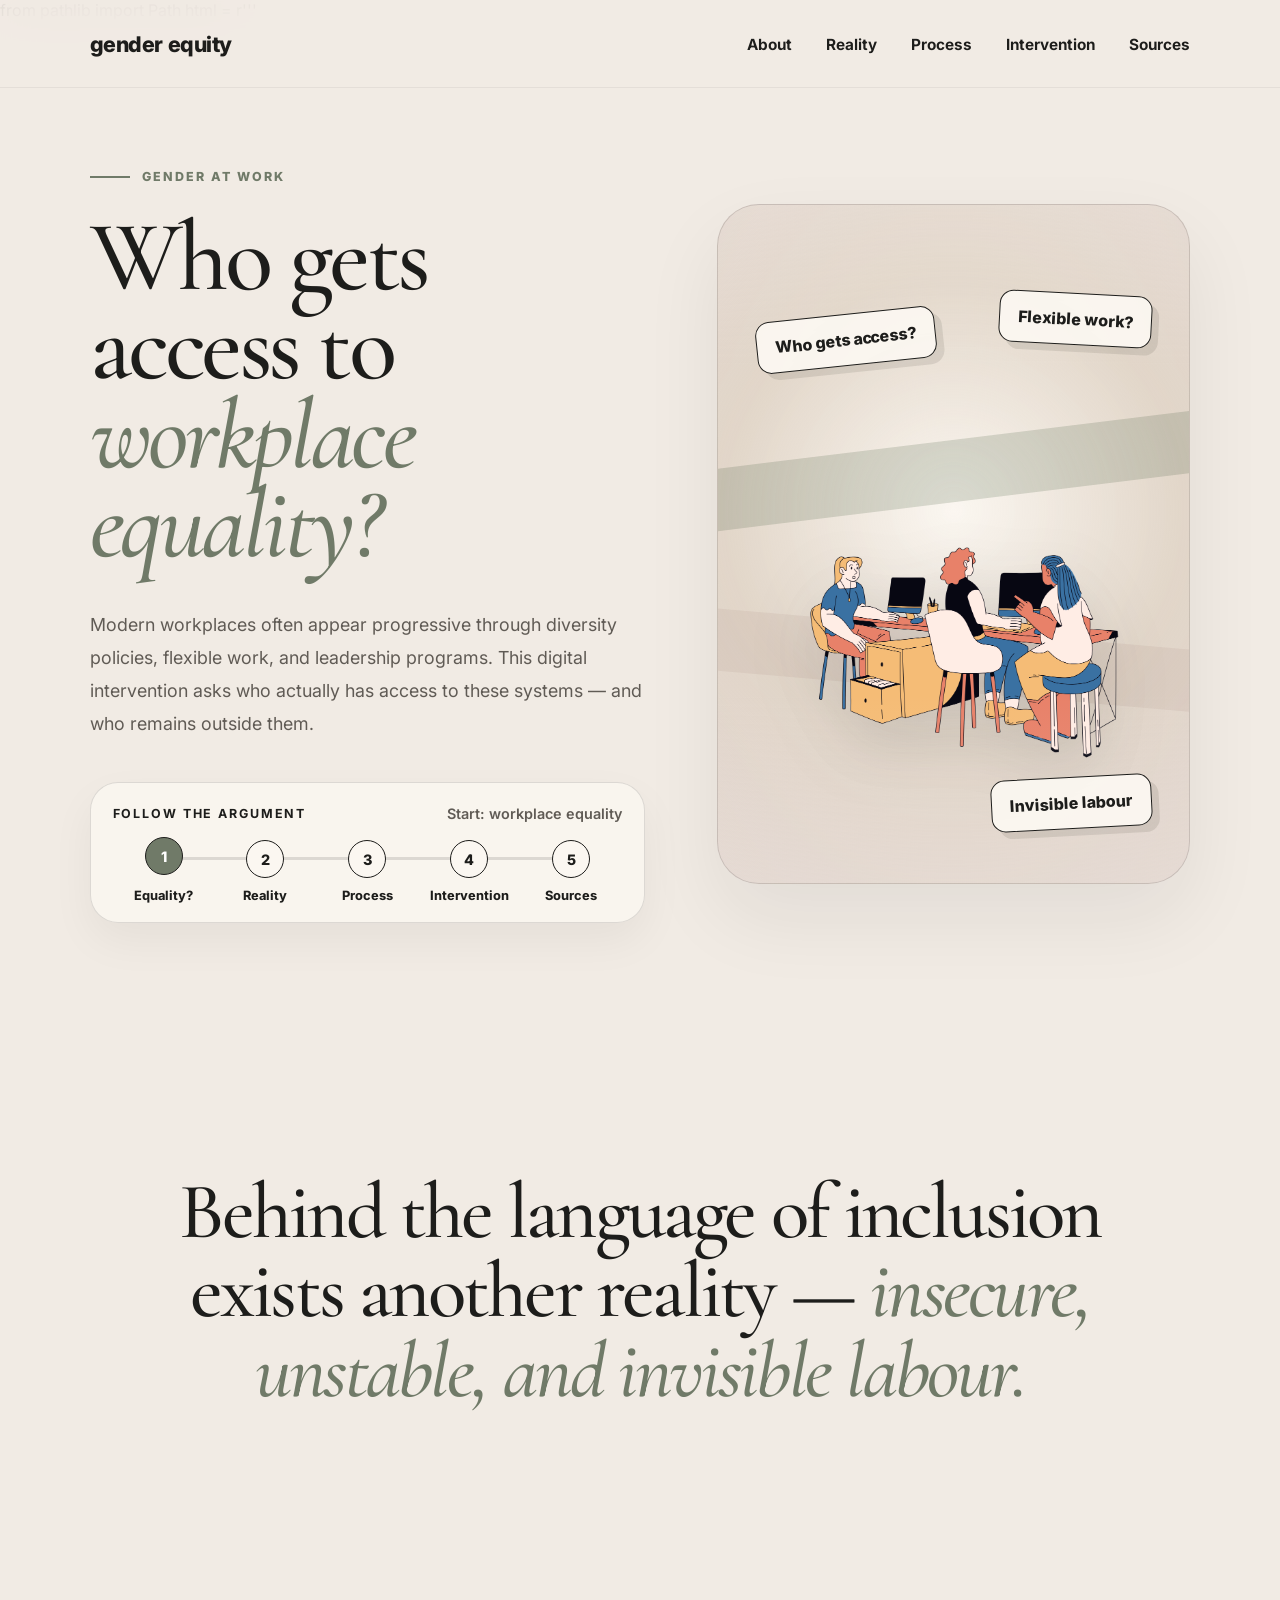
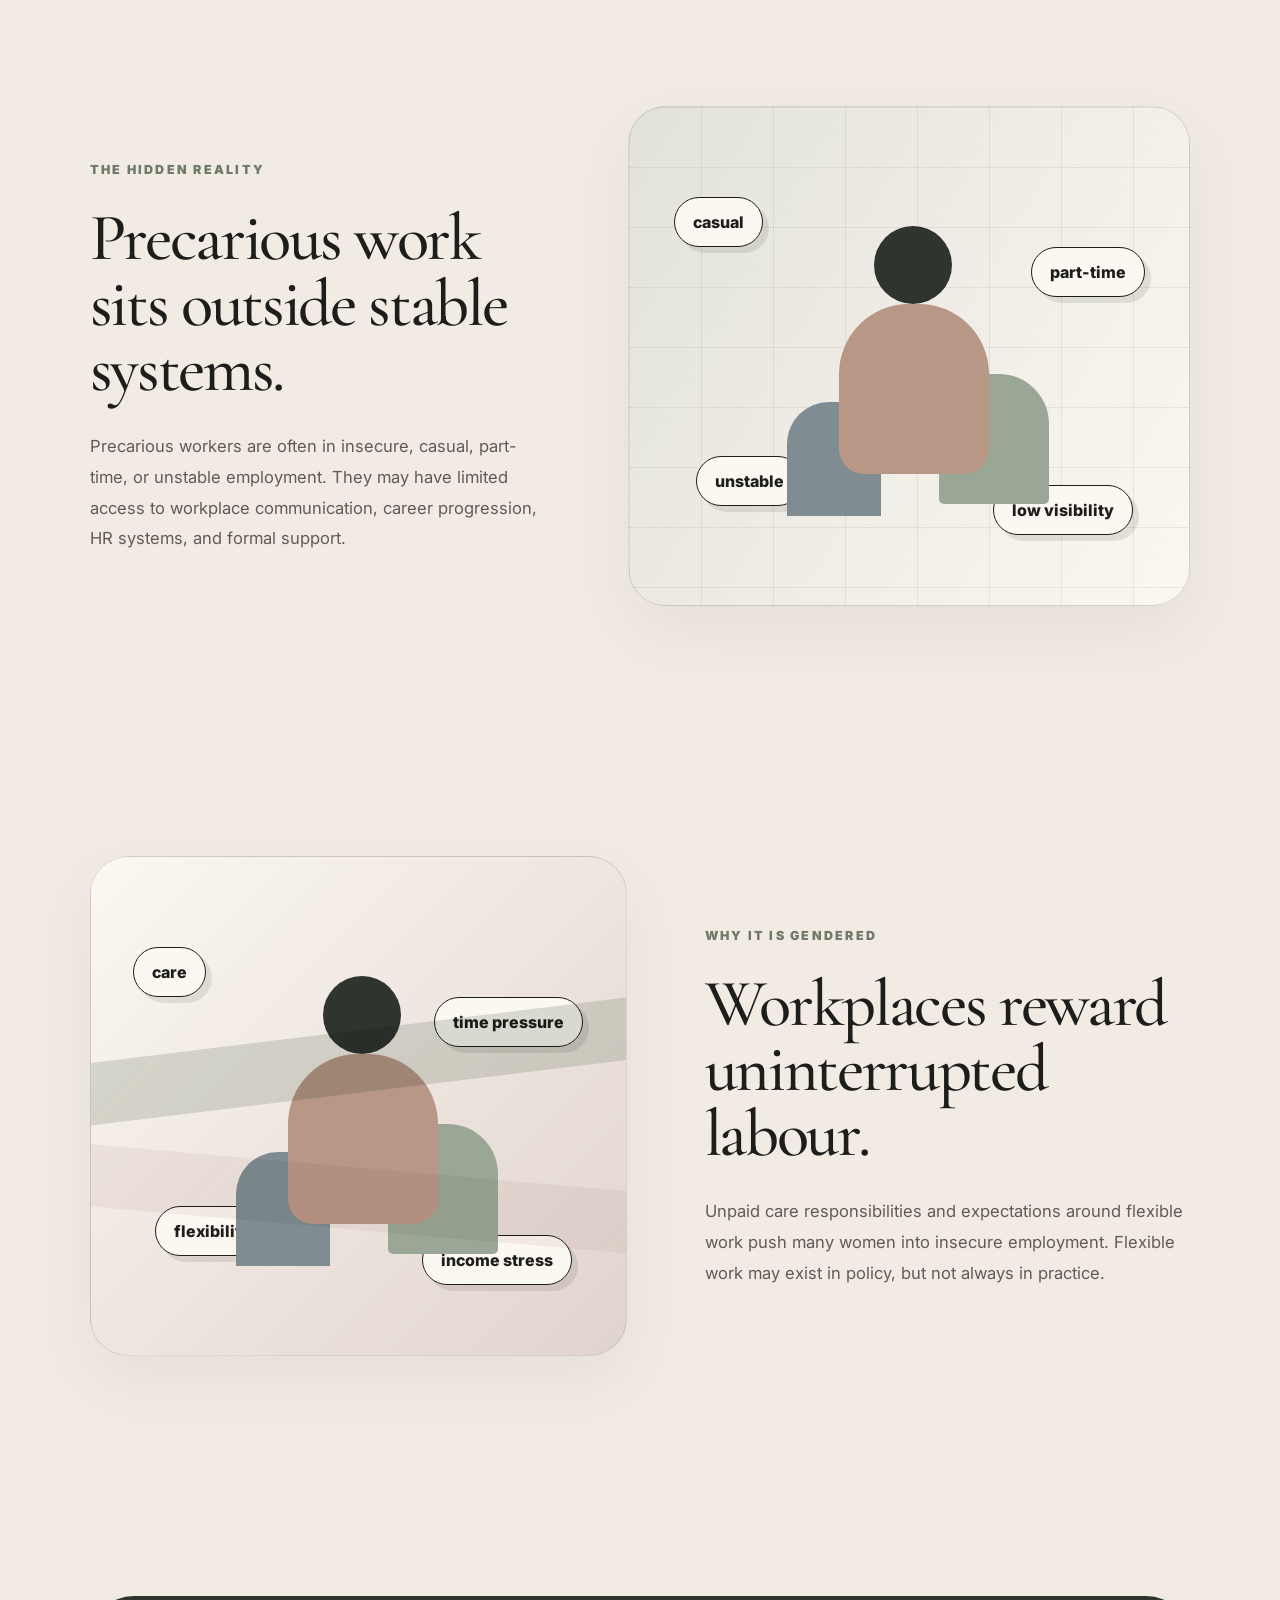
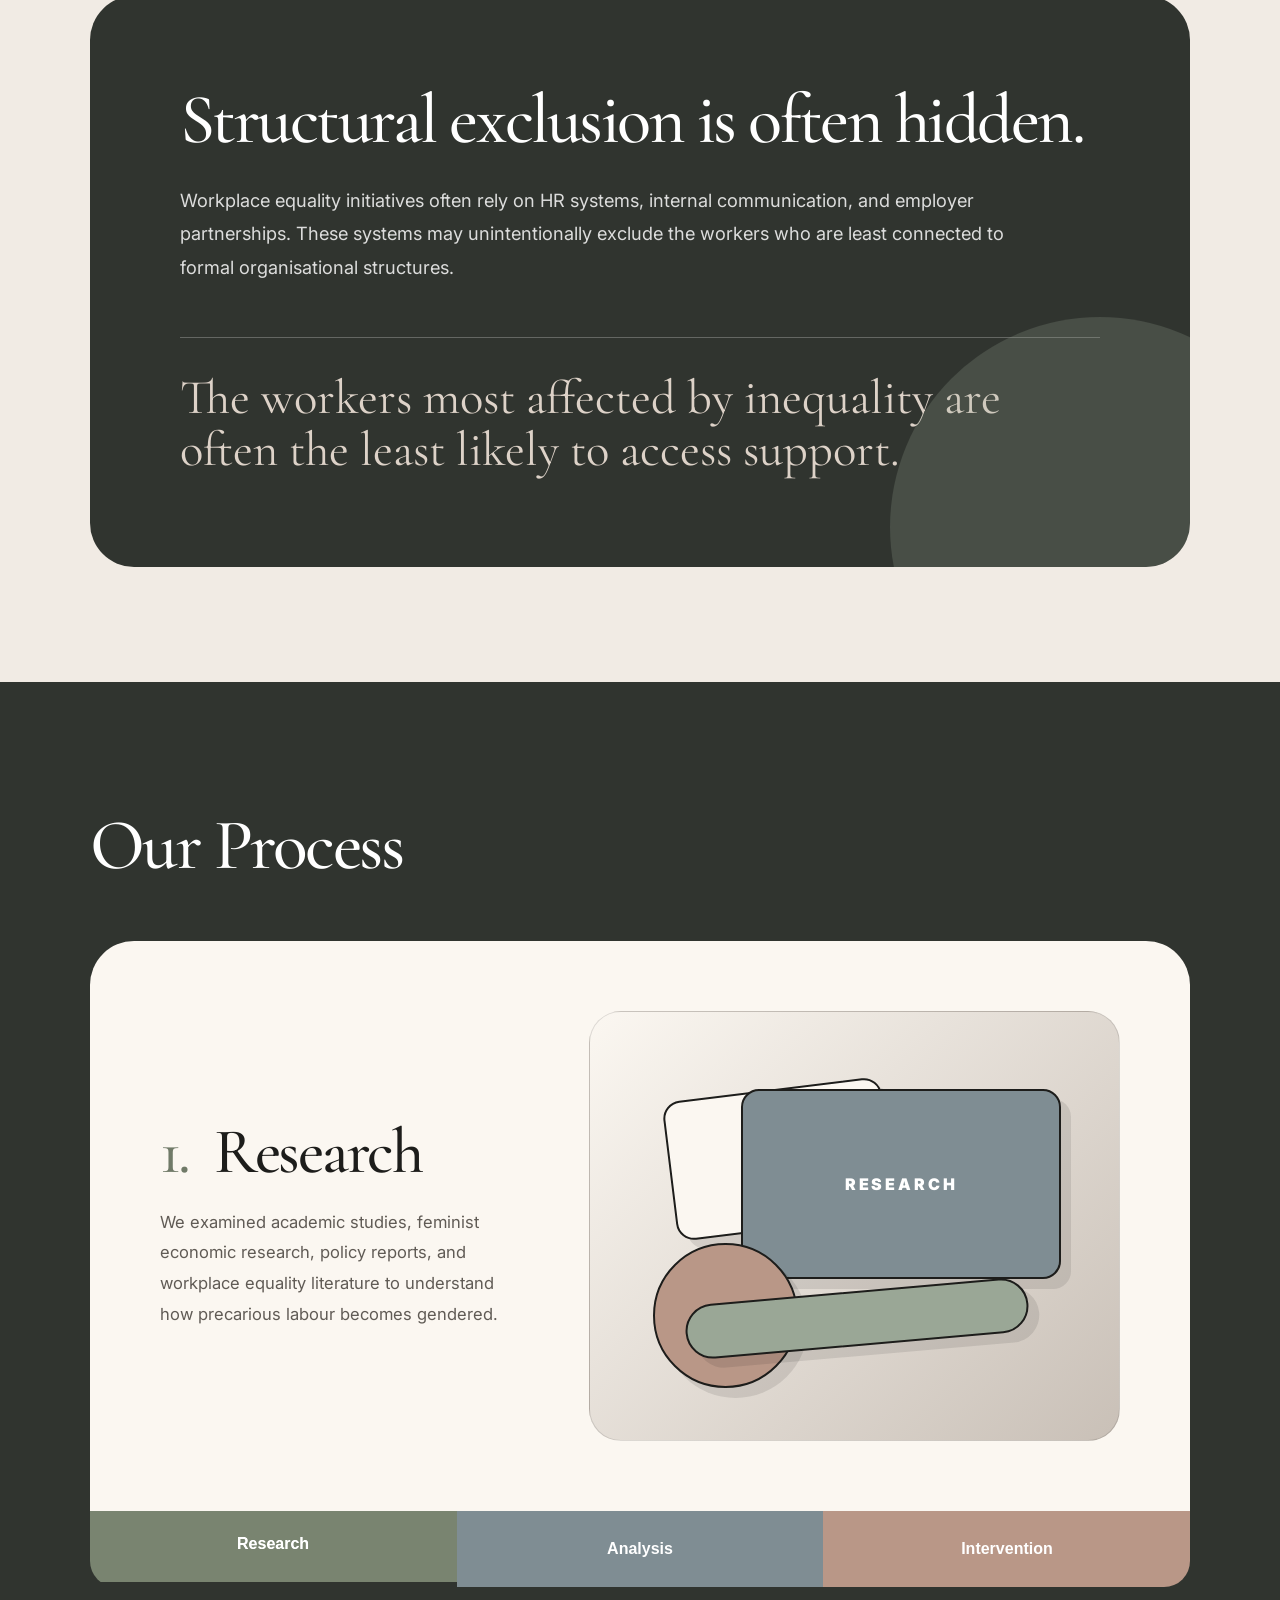
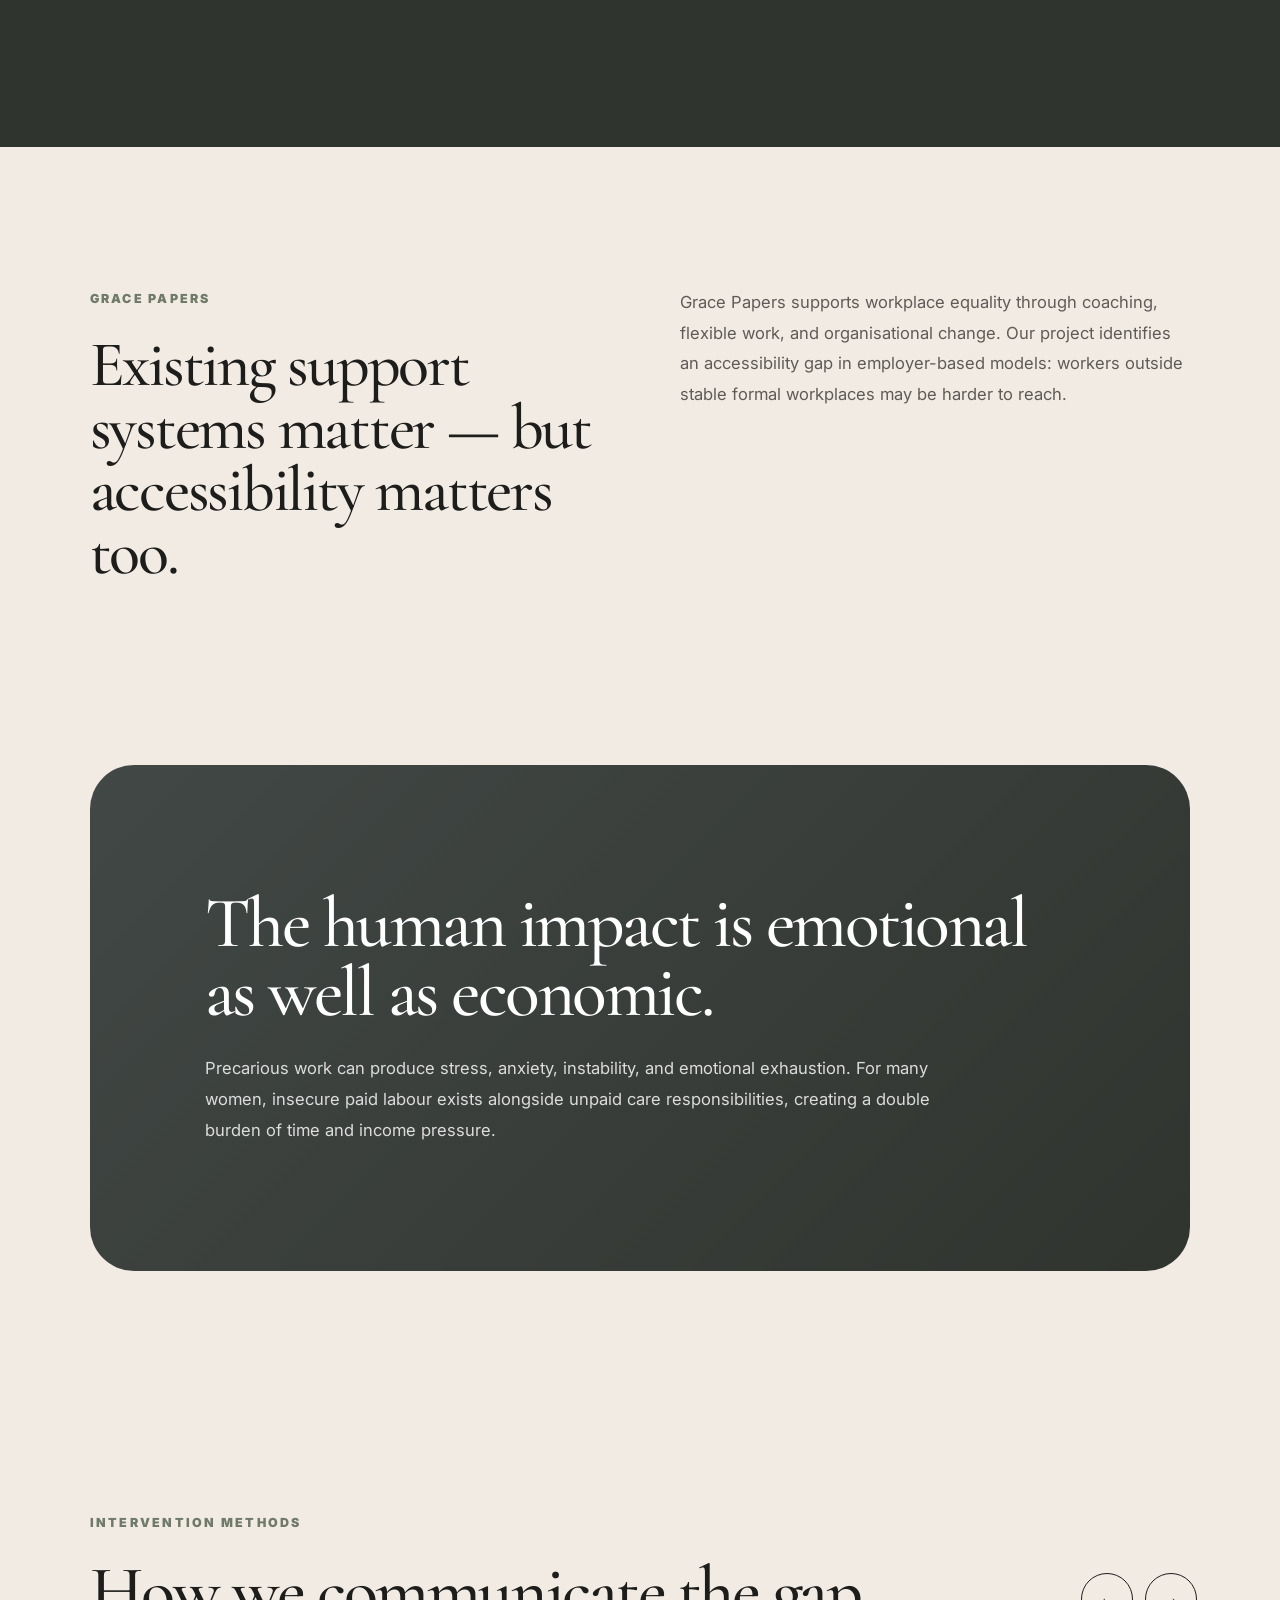
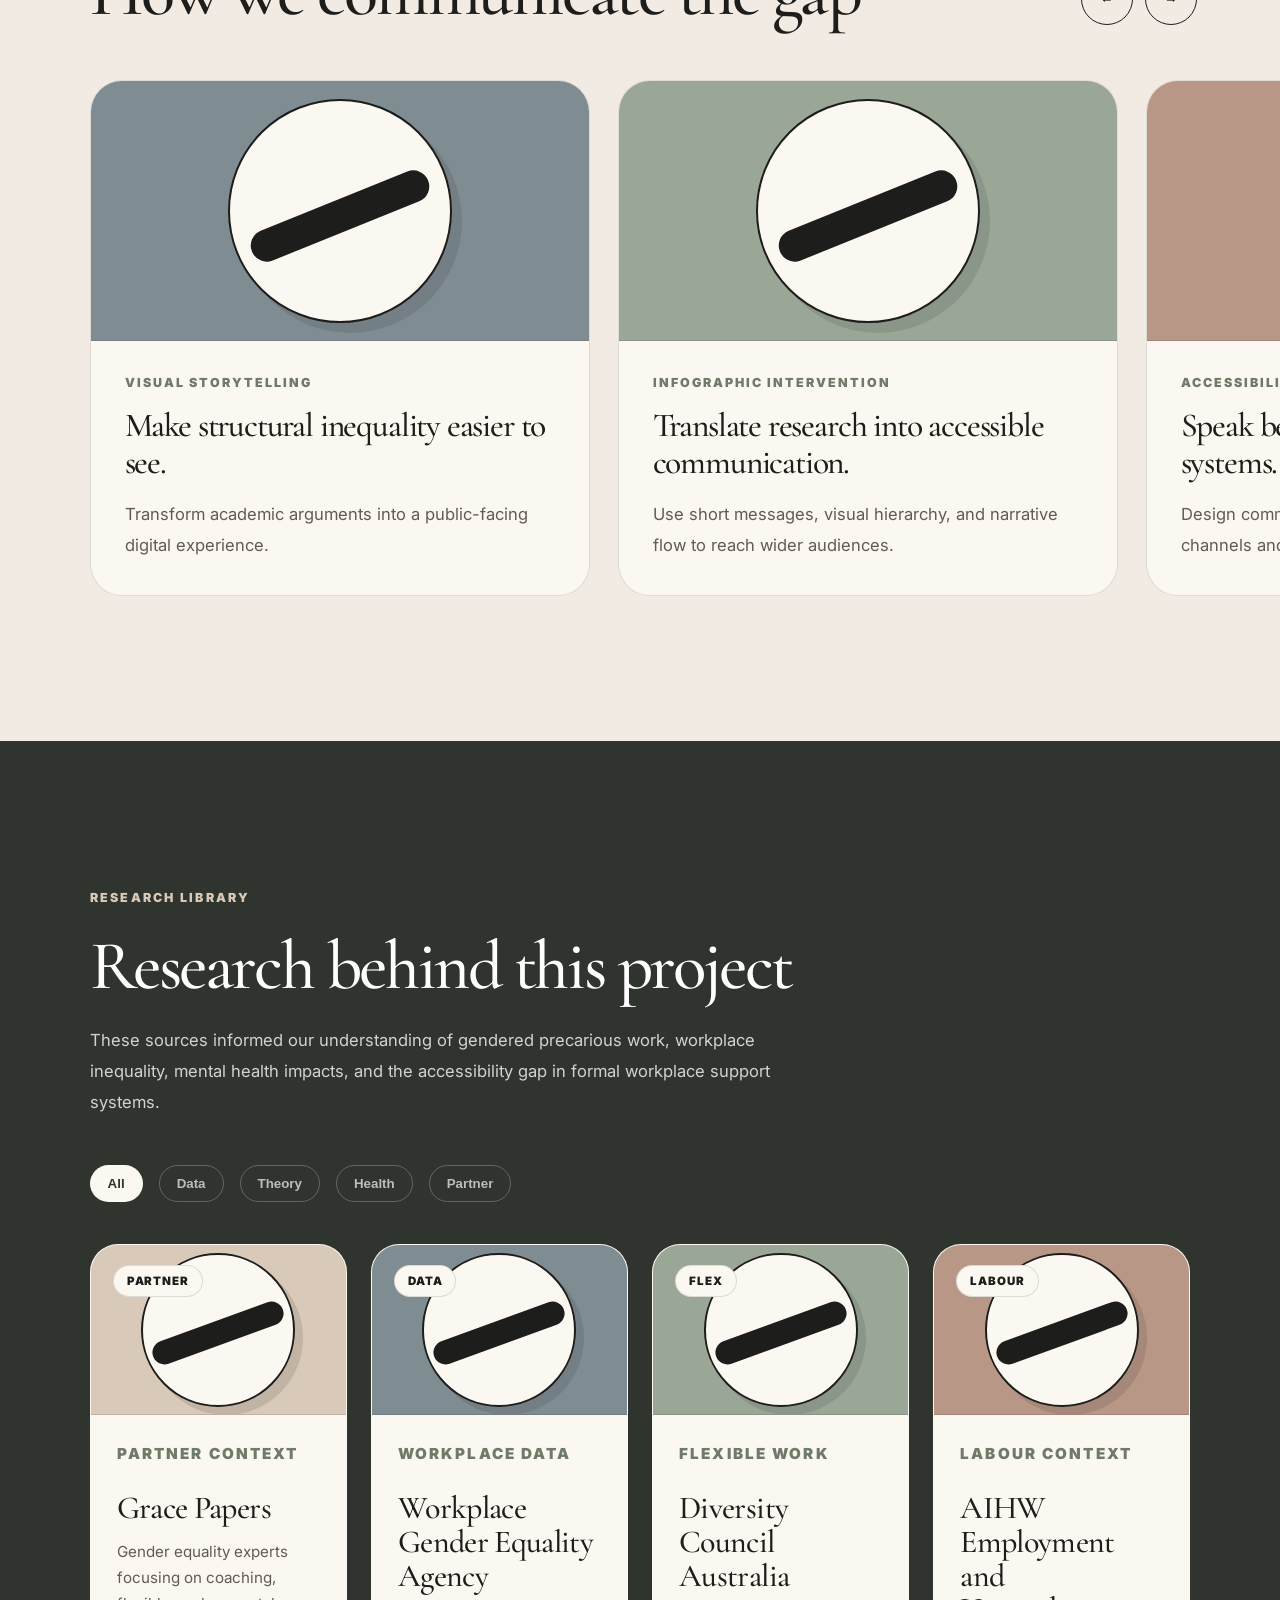
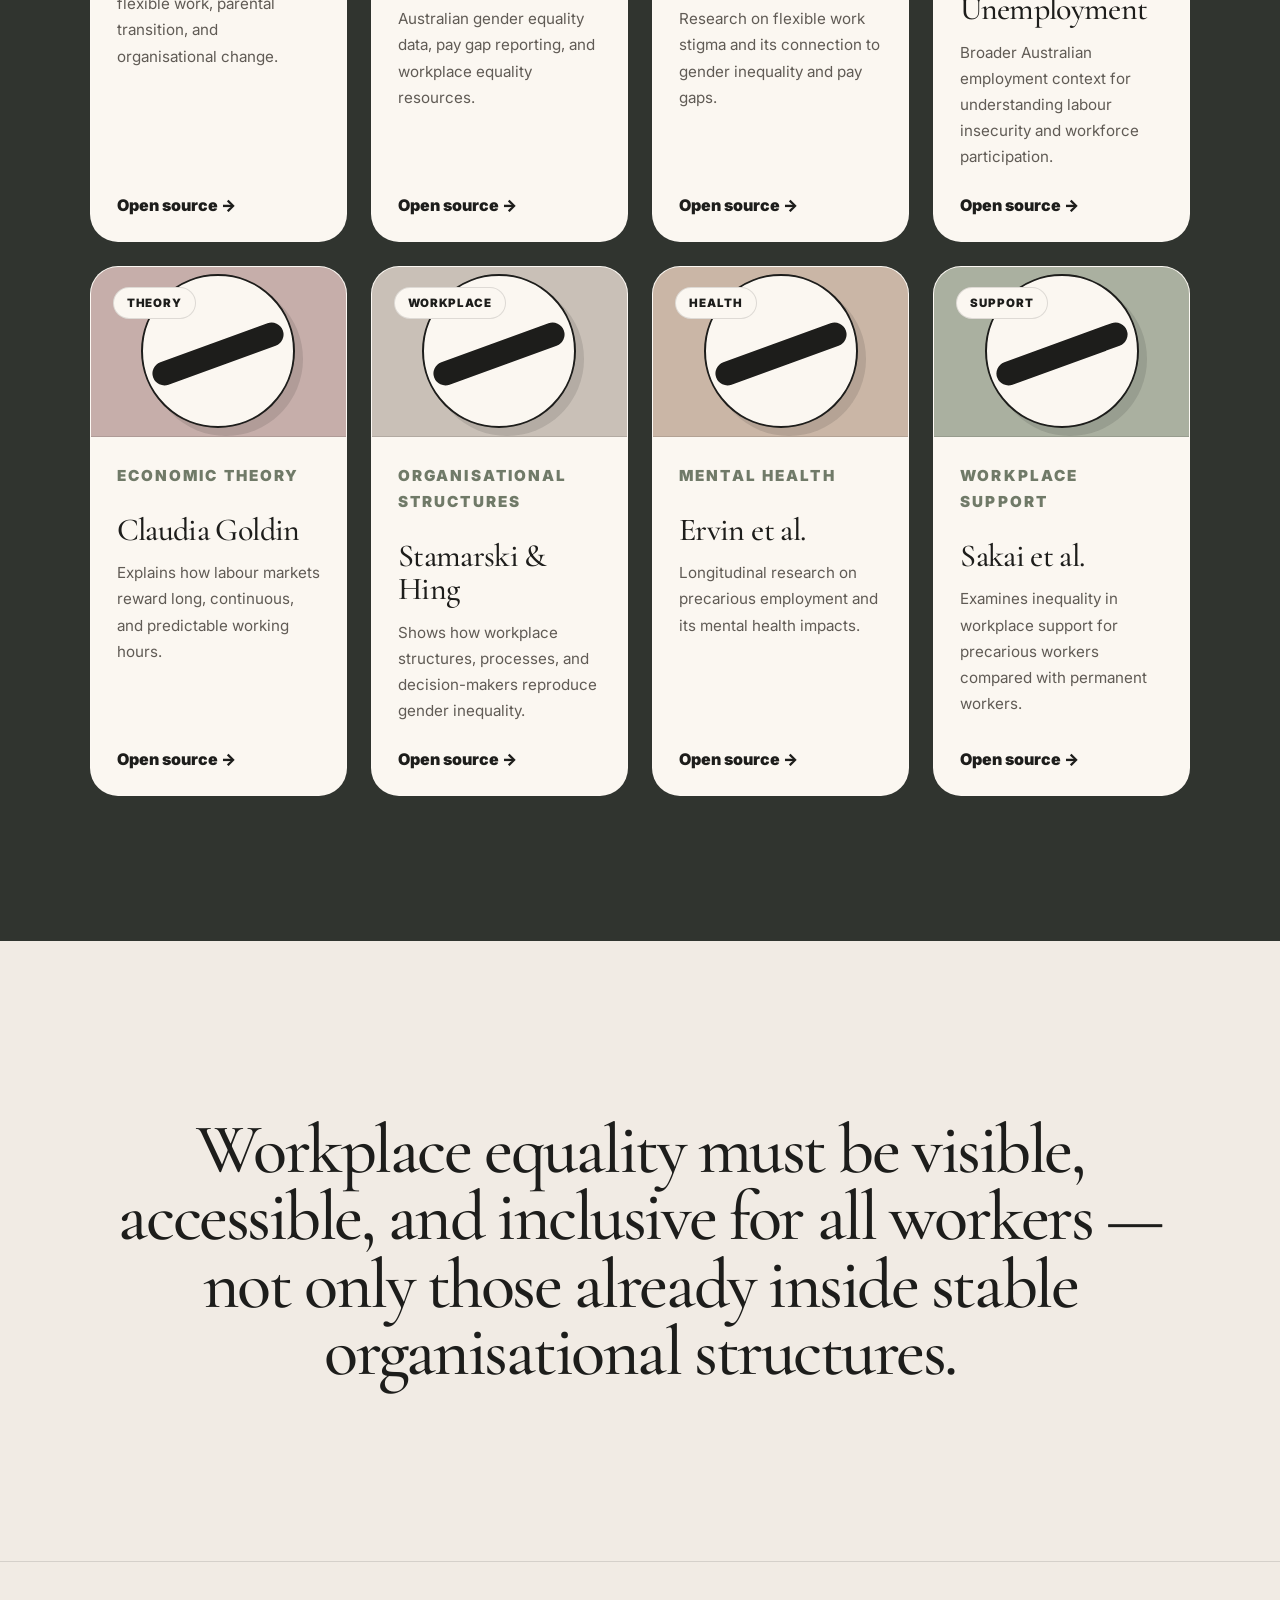
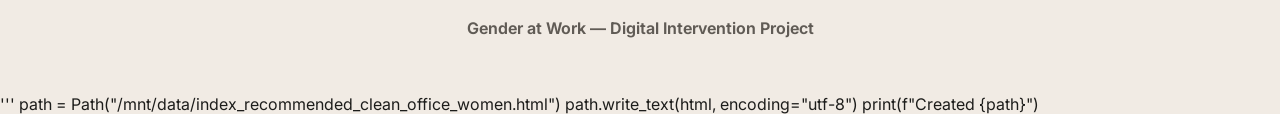
==== commit f9b56cc8: "Update index.html" ====
--- a/index.html
+++ b/index.html
@@ -1,51 +1,1595 @@
-<!DOCTYPE html>
+from pathlib import Path
+
+html = r'''<!DOCTYPE html>
 <html lang="en">
 <head>
   <meta charset="UTF-8" />
   <meta name="viewport" content="width=device-width, initial-scale=1.0" />
+
   <title>Gender Equity & Precarious Work</title>
+
   <link rel="preconnect" href="https://fonts.googleapis.com">
   <link rel="preconnect" href="https://fonts.gstatic.com" crossorigin>
-  <link href="https://fonts.googleapis.com/css2?family=Inter:wght@300;400;500;600;700;800;900&family=Cormorant+Garamond:wght@400;500;600;700&display=swap" rel="stylesheet">
+  <link href="https://fonts.googleapis.com/css2?family=Inter:wght@300;400;500;600;700;800&family=Cormorant+Garamond:wght@400;500;600&display=swap" rel="stylesheet">
+
   <style>
-    :root{--cream:#efe7df;--cream2:#f8f3ee;--ink:#121212;--muted:#4d4743;--purple:#6d50ff;--wine:#9b003f;--pink:#d41467;--teal:#00736f;--blue:#5e84db;--orange:#ffb13b;--softPink:#ead0d0;}
-    *{margin:0;padding:0;box-sizing:border-box} html{scroll-behavior:smooth} body{background:var(--cream);color:var(--ink);font-family:Inter,sans-serif;overflow-x:hidden} p{color:var(--muted);line-height:1.9;font-size:1.05rem} h1,h2,h3{font-family:'Cormorant Garamond',serif;font-weight:500}.page-progress{position:fixed;top:0;left:0;height:4px;width:0%;background:var(--purple);z-index:9999}
-    nav{position:fixed;top:0;left:0;width:100%;height:92px;padding:0 7%;display:flex;justify-content:space-between;align-items:center;background:rgba(239,231,223,.9);backdrop-filter:blur(16px);z-index:1000;transition:.35s ease}nav.scrolled{height:72px;box-shadow:0 8px 30px rgba(0,0,0,.06)}.logo{font-weight:900;font-size:1.45rem;letter-spacing:-.02em;text-transform:lowercase}nav ul{display:flex;gap:34px;list-style:none}nav a{color:var(--ink);text-decoration:none;font-weight:700;font-size:.96rem;position:relative}nav a::after{content:"";position:absolute;left:0;bottom:-7px;width:0;height:2px;background:var(--purple);transition:.3s ease}nav a:hover::after{width:100%}section{position:relative}.fade-up{opacity:0;transform:translateY(55px);transition:opacity .9s ease,transform .9s ease}.fade-up.show{opacity:1;transform:translateY(0)}
-    .hero{min-height:100vh;padding:145px 7% 80px;display:grid;grid-template-columns:1.08fr .92fr;gap:70px;align-items:center}.hero::before{content:"";position:absolute;width:520px;height:520px;right:-120px;top:120px;border-radius:50%;background:#d9ceff;filter:blur(130px);opacity:.55;z-index:0}.hero-left{position:relative;z-index:2}.eyebrow{display:inline-flex;gap:10px;align-items:center;margin-bottom:28px;color:var(--purple);font-size:.8rem;text-transform:uppercase;letter-spacing:.18em;font-weight:900}.eyebrow::before{content:"";width:38px;height:2px;background:var(--purple)}.hero h1{font-size:clamp(4rem,8vw,8.8rem);line-height:.88;letter-spacing:-.055em;max-width:980px}.hero h1 span{color:var(--purple);font-style:italic;letter-spacing:-.04em}.hero-description{margin-top:42px;max-width:650px;font-size:1.12rem}.hero-actions{margin-top:38px;display:flex;gap:16px;flex-wrap:wrap}.button{display:inline-flex;align-items:center;justify-content:center;min-height:54px;padding:0 28px;border-radius:999px;border:1.5px solid var(--ink);color:var(--ink);text-decoration:none;font-weight:900;transition:.28s ease}.button.primary{background:var(--ink);color:white}.button:hover{transform:translateY(-4px);box-shadow:0 14px 30px rgba(0,0,0,.1)}.journey-progress{margin-top:42px;max-width:760px;background:rgba(248,243,238,.78);border:1px solid rgba(0,0,0,.12);border-radius:28px;padding:22px 22px 18px;box-shadow:0 18px 48px rgba(0,0,0,.06);backdrop-filter:blur(10px)}.journey-top{display:flex;justify-content:space-between;align-items:center;gap:16px;margin-bottom:18px}.journey-top strong{font-size:.82rem;letter-spacing:.16em;text-transform:uppercase}.journey-top span{font-size:.9rem;color:var(--muted);font-weight:650}.journey-line{position:relative;display:grid;grid-template-columns:repeat(5,1fr);gap:0;align-items:start}.journey-line::before{content:"";position:absolute;left:8%;right:8%;top:17px;height:3px;background:rgba(0,0,0,.14);border-radius:99px;z-index:0}.journey-fill{position:absolute;left:8%;top:17px;height:3px;width:0%;background:var(--purple);border-radius:99px;z-index:1;transition:.25s ease}.journey-node{position:relative;z-index:2;display:flex;flex-direction:column;align-items:center;text-decoration:none;color:var(--ink);gap:10px}.journey-dot{width:38px;height:38px;border-radius:50%;border:2px solid var(--ink);background:var(--cream2);display:flex;align-items:center;justify-content:center;font-weight:900;font-size:.9rem;transition:.3s ease;box-shadow:0 4px 0 rgba(0,0,0,.12)}.journey-node:hover .journey-dot,.journey-node.active .journey-dot{background:var(--purple);color:white;transform:translateY(-4px);box-shadow:0 10px 20px rgba(109,80,255,.22)}.journey-label{font-size:.8rem;text-align:center;font-weight:850;line-height:1.25;max-width:100px}
-    .hero-art{position:relative;z-index:2;min-height:690px;border-radius:44px;overflow:hidden;background:linear-gradient(135deg,#f8f3ee 0%,#dccfe9 100%);box-shadow:0 35px 80px rgba(0,0,0,.08);border:1px solid rgba(0,0,0,.08)}.hero-art::before{content:"";position:absolute;inset:0;background:radial-gradient(circle at 18% 18%,rgba(255,177,59,.6),transparent 19%),radial-gradient(circle at 80% 70%,rgba(109,80,255,.22),transparent 28%),linear-gradient(90deg,rgba(255,255,255,.5),transparent);z-index:0}.office-building{position:absolute;right:-20px;bottom:0;width:72%;height:56%;background:linear-gradient(90deg,rgba(0,0,0,.07) 1px,transparent 1px) 0 0/62px 100%,linear-gradient(rgba(0,0,0,.07) 1px,transparent 1px) 0 0/100% 54px,#ece1d9;border-radius:30px 0 0 0;border:2px solid rgba(0,0,0,.13)}.window-dot{position:absolute;width:34px;height:34px;border-radius:50%;background:rgba(109,80,255,.28);border:2px solid rgba(0,0,0,.12)}.window-dot.one{right:38%;bottom:37%}.window-dot.two{right:22%;bottom:24%;background:rgba(255,177,59,.55)}.window-dot.three{right:50%;bottom:18%;background:rgba(0,115,111,.35)}.woman{position:absolute;left:8%;bottom:6%;width:48%;height:74%;z-index:3;animation:womanFloat 5.2s ease-in-out infinite}.woman .head{position:absolute;top:5%;left:43%;width:96px;height:96px;background:#111;border-radius:50% 50% 46% 46%}.woman .face{position:absolute;top:22%;left:47%;width:72px;height:82px;background:#f3c3a5;border-radius:42% 46% 50% 50%;border:3px solid #111;z-index:3}.woman .hair{position:absolute;top:7%;left:40%;width:120px;height:130px;background:#111;border-radius:60% 52% 45% 45%;z-index:2}.woman .body{position:absolute;left:29%;top:30%;width:190px;height:260px;background:#111;border-radius:60px 60px 30px 30px;transform:rotate(-4deg);z-index:2}.woman .shirt{position:absolute;left:35%;top:36%;width:150px;height:190px;background:#f9f4ef;border:3px solid #111;border-radius:45px;z-index:3}.woman .arm{position:absolute;left:60%;top:44%;width:170px;height:34px;background:#f3c3a5;border:3px solid #111;border-radius:30px;transform:rotate(-18deg);z-index:4}.woman .laptop{position:absolute;left:50%;top:55%;width:235px;height:150px;background:var(--blue);border:4px solid #111;border-radius:18px;transform:rotate(-4deg);z-index:5;box-shadow:12px 12px 0 rgba(0,0,0,.16)}.woman .laptop::after{content:"work";position:absolute;inset:0;display:flex;align-items:center;justify-content:center;color:white;font-weight:900;font-size:1.3rem;letter-spacing:.15em}.ribbon{position:absolute;left:-18%;width:150%;height:78px;border-radius:999px;opacity:.86;filter:drop-shadow(0 12px 20px rgba(0,0,0,.11));z-index:2;mix-blend-mode:multiply}.ribbon.purple{top:24%;background:var(--purple);transform:rotate(-8deg);animation:ribbonSlide 7s ease-in-out infinite}.ribbon.pink{top:58%;background:#ff6aa6;transform:rotate(6deg);animation:ribbonSlide2 8s ease-in-out infinite}.paper-note{position:absolute;z-index:4;background:white;border:2px solid #111;border-radius:14px;padding:18px 20px;box-shadow:8px 8px 0 rgba(0,0,0,.12);font-weight:900;font-size:.92rem;max-width:170px;animation:noteFloat 4.5s ease-in-out infinite}.note1{right:10%;top:15%;transform:rotate(4deg)}.note2{left:8%;top:18%;transform:rotate(-7deg);animation-delay:1.2s}.note3{right:12%;bottom:9%;transform:rotate(-3deg);animation-delay:.4s}@keyframes womanFloat{0%,100%{transform:translateY(0)}50%{transform:translateY(-18px)}}@keyframes ribbonSlide{0%,100%{transform:translateX(-80px) rotate(-8deg)}50%{transform:translateX(65px) rotate(-8deg)}}@keyframes ribbonSlide2{0%,100%{transform:translateX(70px) rotate(6deg)}50%{transform:translateX(-65px) rotate(6deg)}}@keyframes noteFloat{0%,100%{margin-top:0}50%{margin-top:-14px}}
-    .big-statement{padding:180px 8%;text-align:center}.big-statement h2{font-size:clamp(3rem,6.6vw,7.2rem);line-height:.98;letter-spacing:-.045em;max-width:1300px;margin:auto}.big-statement em{color:var(--purple);font-style:italic}.split-section{padding:130px 7%;display:grid;grid-template-columns:.9fr 1.1fr;gap:80px;align-items:center}.split-section.reverse{grid-template-columns:1.05fr .95fr}.section-tag{color:var(--purple);font-size:.78rem;text-transform:uppercase;letter-spacing:.18em;font-weight:900;margin-bottom:24px}.split-section h2{font-size:clamp(3.3rem,5.4vw,6rem);line-height:.96;letter-spacing:-.04em;margin-bottom:32px}.text-block{max-width:670px}.visual-card{min-height:520px;border-radius:40px;background:var(--cream2);border:1px solid rgba(0,0,0,.08);position:relative;overflow:hidden;box-shadow:0 25px 65px rgba(0,0,0,.06)}.visual-card.policy{background:linear-gradient(120deg,rgba(109,80,255,.18),transparent),linear-gradient(90deg,rgba(0,0,0,.1) 1px,transparent 1px) 0 0/75px 100%,linear-gradient(rgba(0,0,0,.1) 1px,transparent 1px) 0 0/100% 62px,#f7eee7}.visual-card.care{background:linear-gradient(135deg,#f8f3ee,#e2d5ef)}.mini-person{position:absolute;width:210px;height:260px;left:50%;top:50%;transform:translate(-50%,-50%)}.mini-person::before{content:"";position:absolute;left:70px;top:0;width:78px;height:78px;border-radius:50%;background:#111}.mini-person::after{content:"";position:absolute;left:35px;top:78px;width:150px;height:170px;border-radius:70px 70px 25px 25px;background:var(--pink);box-shadow:80px 50px 0 -20px var(--purple),-80px 70px 0 -28px var(--teal)}.floating-word{position:absolute;padding:14px 18px;border:2px solid #111;border-radius:999px;background:white;font-weight:900;box-shadow:6px 6px 0 rgba(0,0,0,.12)}.w1{left:8%;top:18%}.w2{right:8%;top:28%}.w3{left:12%;bottom:20%}.w4{right:10%;bottom:14%}.exclusion{margin:120px 7%;padding:95px;border-radius:46px;background:var(--wine);color:white;position:relative;overflow:hidden}.exclusion::after{content:"";position:absolute;width:420px;height:420px;right:-120px;bottom:-170px;background:var(--orange);border-radius:50%;opacity:.18}.exclusion h2{font-size:clamp(3rem,5.8vw,6.5rem);line-height:.95;margin-bottom:30px;max-width:1000px}.exclusion p{color:rgba(255,255,255,.86);max-width:850px;font-size:1.15rem}.quote-line{margin-top:56px;padding-top:34px;border-top:1px solid rgba(255,255,255,.32);font-family:'Cormorant Garamond',serif;font-size:clamp(2.4rem,4vw,4.4rem);line-height:1.05;color:#ffd9e9}
-    .process{padding:130px 7% 160px;background:var(--wine);color:white}.process h2{font-size:clamp(3.5rem,5.8vw,6.6rem);line-height:.95;margin-bottom:60px}.process-stage{background:var(--cream2);color:var(--ink);border-radius:46px 46px 0 0;min-height:560px;padding:70px;display:grid;grid-template-columns:.82fr 1.18fr;gap:60px;align-items:center}.stage-copy{display:none}.stage-copy.active{display:block;animation:contentIn .45s ease both}.stage-copy h3{font-size:clamp(3.2rem,5.2vw,6rem);line-height:.93;margin-bottom:24px}.stage-copy h3 span{color:var(--purple);margin-right:12px}.stage-copy p{max-width:620px}.stage-visual{position:relative;min-height:430px;border-radius:32px;overflow:hidden;border:2px solid rgba(0,0,0,.08);background:linear-gradient(135deg,#fff,#ded0ed)}.stage-visual .shape{position:absolute;border:3px solid #111;box-shadow:10px 10px 0 rgba(0,0,0,.14);transition:.45s ease}.shape.laptop{width:320px;height:190px;right:11%;top:18%;border-radius:18px;background:var(--blue)}.shape.laptop::after{content:"research";color:white;font-weight:900;text-transform:uppercase;letter-spacing:.18em;position:absolute;inset:0;display:flex;align-items:center;justify-content:center}.shape.circle{width:145px;height:145px;border-radius:50%;left:12%;bottom:12%;background:var(--orange)}.shape.paper{width:220px;height:140px;left:15%;top:18%;border-radius:18px;background:white;transform:rotate(-7deg)}.shape.bar{width:65%;height:55px;left:18%;bottom:22%;border-radius:999px;background:var(--teal);transform:rotate(-5deg)}.process-buttons{display:grid;grid-template-columns:repeat(3,1fr);border-radius:0 0 28px 28px;overflow:hidden}.process-buttons button{min-height:78px;border:0;color:white;font-weight:900;font-size:1.05rem;cursor:pointer;transition:.28s ease}.process-buttons button:nth-child(1){background:var(--pink)}.process-buttons button:nth-child(2){background:var(--teal)}.process-buttons button:nth-child(3){background:var(--blue)}.process-buttons button.active{filter:brightness(1.15);transform:translateY(-6px)}@keyframes contentIn{from{opacity:0;transform:translateY(18px)}to{opacity:1;transform:translateY(0)}}
-    .grace{padding:140px 7%;display:grid;grid-template-columns:1fr 1fr;gap:80px}.grace h2{font-size:clamp(3.2rem,5vw,5.8rem);line-height:.98}.impact{margin:40px 7% 110px;border-radius:46px;overflow:hidden;background:linear-gradient(rgba(0,0,0,.55),rgba(0,0,0,.55)),radial-gradient(circle at 18% 40%,rgba(255,255,255,.3),transparent 22%),linear-gradient(135deg,#171717,#4d1a38);color:white;padding:130px 9%}.impact h2{font-size:clamp(3.2rem,5.8vw,6rem);line-height:.95;margin-bottom:26px}.impact p{color:rgba(255,255,255,.85);max-width:760px}.methods{padding:130px 0 150px 7%;overflow:hidden}.methods-head{padding-right:7%;display:flex;justify-content:space-between;align-items:end;gap:30px;margin-bottom:55px}.methods h2{font-size:clamp(3.5rem,5.7vw,6rem);line-height:.95}.slider-controls{display:flex;gap:12px}.slider-controls button{width:52px;height:52px;border-radius:50%;border:2px solid #111;background:transparent;cursor:pointer;font-weight:900;font-size:1.1rem;transition:.25s ease}.slider-controls button:hover{background:#111;color:white}.method-slider{display:flex;gap:30px;overflow-x:auto;padding-right:7%;scroll-snap-type:x mandatory;scrollbar-width:none;cursor:grab}.method-slider::-webkit-scrollbar{display:none}.method-card{min-width:min(520px,82vw);border-radius:34px;background:var(--cream2);overflow:hidden;border:1px solid rgba(0,0,0,.11);scroll-snap-align:start;transition:.35s ease}.method-card:hover{transform:translateY(-12px);box-shadow:0 26px 62px rgba(0,0,0,.1)}.method-visual{height:270px;position:relative;background:var(--blue);border-bottom:2px solid rgba(0,0,0,.13);overflow:hidden}.method-visual.teal{background:var(--teal)}.method-visual.pink{background:var(--pink)}.method-visual.orange{background:var(--orange)}.method-visual::before{content:"";position:absolute;width:220px;height:220px;border-radius:50%;background:#f8f3ee;border:3px solid #111;left:50%;top:50%;transform:translate(-50%,-50%);box-shadow:10px 10px 0 rgba(0,0,0,.15)}.method-visual::after{content:"";position:absolute;width:190px;height:32px;border-radius:999px;background:#111;left:50%;top:52%;transform:translate(-50%,-50%) rotate(-22deg)}.method-card-content{padding:34px}.method-card-content span{display:block;color:var(--purple);font-size:.78rem;text-transform:uppercase;letter-spacing:.16em;font-weight:900;margin-bottom:18px}.method-card h3{font-size:clamp(2.1rem,2.6vw,3rem);line-height:1.05;margin-bottom:18px}
-    .sources-section{padding:150px 7%;background:var(--wine);color:white;overflow:hidden}.sources-header{max-width:900px;margin-bottom:55px}.sources-header .section-tag{color:#ffd8ea}.sources-header h2{font-size:clamp(3.5rem,5.7vw,6.2rem);line-height:.95;font-weight:500;margin-bottom:28px;letter-spacing:-2px}.sources-header p{max-width:720px;color:rgba(255,255,255,.82);font-size:1.08rem;line-height:1.9}.source-filters{display:flex;gap:28px;align-items:center;margin-bottom:45px;flex-wrap:wrap}.source-filter{background:transparent;border:none;color:rgba(255,255,255,.55);font-size:1rem;font-weight:900;cursor:pointer;transition:.3s ease}.source-filter:hover,.source-filter.active{color:white;transform:translateY(-3px)}.sources-grid{display:grid;grid-template-columns:repeat(3,1fr);gap:28px;align-items:stretch}.source-card{display:flex;flex-direction:column;text-decoration:none;color:#111;background:#f8f3ee;border-radius:30px;overflow:hidden;min-height:520px;border:1px solid rgba(0,0,0,.08);transition:.45s ease;position:relative}.source-card:hover{transform:translateY(-12px);box-shadow:0 30px 70px rgba(0,0,0,.22)}.source-card.hide{display:none}.source-visual{height:240px;position:relative;overflow:hidden;border-bottom:1px solid rgba(0,0,0,.12)}.source-visual span{position:absolute;left:28px;top:28px;background:white;color:#111;padding:10px 18px;border-radius:999px;font-size:.82rem;font-weight:900;letter-spacing:1px;text-transform:uppercase;z-index:3}.source-visual::before{content:"";position:absolute;width:260px;height:260px;border-radius:50%;background:#f8f3ee;border:3px solid #111;left:50%;top:50%;transform:translate(-50%,-50%);box-shadow:12px 12px 0 rgba(0,0,0,.15)}.source-visual::after{content:"";position:absolute;width:210px;height:34px;border-radius:999px;background:#111;left:50%;top:54%;transform:translate(-50%,-50%) rotate(-20deg)}.grace-visual{background:#efe7df}.grace-visual::before{background:#ffb13b}.grace-visual::after{background:#6d50ff}.wgea-visual{background:#5e84db}.wgea-visual::before{background:#f8f3ee}.wgea-visual::after{background:#9b003f}.dca-visual{background:#00736f}.dca-visual::before{background:#ffb13b}.dca-visual::after{background:#f8f3ee}.aihw-visual{background:#d41467}.aihw-visual::before{background:#f8f3ee}.aihw-visual::after{background:#111}.goldin-visual{background:#6d50ff}.goldin-visual::before{background:#f8f3ee}.goldin-visual::after{background:#ffb13b}.stamarski-visual{background:#f8f3ee}.stamarski-visual::before{background:#00736f}.stamarski-visual::after{background:#111}.ervin-visual{background:#ffb13b}.ervin-visual::before{background:#9b003f}.ervin-visual::after{background:#f8f3ee}.sakai-visual{background:#ead0d0}.sakai-visual::before{background:#5e84db}.sakai-visual::after{background:#111}.source-content{padding:34px;display:flex;flex-direction:column;flex:1}.source-category{font-size:.75rem;letter-spacing:2px;text-transform:uppercase;font-weight:900;color:#6d50ff;margin-bottom:18px}.source-content h3{font-size:2.35rem;line-height:1.05;font-weight:500;margin-bottom:18px}.source-content p{color:#4d4743;line-height:1.8;font-size:1rem;margin-bottom:28px}.read-link{margin-top:auto;font-weight:900;color:#111;transition:.3s ease}.source-card:hover .read-link{color:#6d50ff}.source-card:nth-child(1){grid-row:span 2}.source-card:nth-child(1) .source-visual{height:360px}.source-card:nth-child(4){grid-column:span 2}.source-card:nth-child(4) .source-visual{height:260px}.conclusion{padding:180px 8%;text-align:center}.conclusion h2{font-size:clamp(3rem,5.7vw,6.6rem);line-height:.95;max-width:1280px;margin:auto}footer{padding:58px 7%;border-top:1px solid rgba(0,0,0,.1);color:#6c625e;font-weight:650;text-align:center}
-    @media(max-width:1100px){.sources-grid{grid-template-columns:repeat(2,1fr)}.source-card:nth-child(1),.source-card:nth-child(4){grid-row:auto;grid-column:auto}.source-card:nth-child(1) .source-visual,.source-card:nth-child(4) .source-visual{height:240px}}@media(max-width:1000px){nav ul{gap:20px}.hero,.split-section,.split-section.reverse,.process-stage,.grace{grid-template-columns:1fr}.hero-art{min-height:560px}.woman{left:0;width:70%}.office-building{width:86%}.exclusion{padding:58px;margin:80px 5%}.methods-head{align-items:start;flex-direction:column}}@media(max-width:720px){nav{padding:0 5%;height:82px}nav ul{display:none}.hero{padding:120px 5% 60px}.hero-art{min-height:460px}.journey-progress{padding:18px 14px 16px}.journey-top{align-items:flex-start;flex-direction:column;gap:4px}.journey-line{overflow-x:auto;display:flex;gap:28px;padding-bottom:8px}.journey-line::before,.journey-fill{display:none}.journey-node{min-width:86px}.woman{transform:scale(.78);transform-origin:left bottom}.paper-note{display:none}.split-section{padding:90px 5%;gap:40px}.visual-card{min-height:400px}.process{padding:90px 5% 110px}.process-stage{padding:36px}.process-buttons button{font-size:.85rem;min-height:62px}.methods{padding-left:5%}.method-slider{padding-right:5%}.big-statement{padding:120px 5%}.exclusion{padding:40px;border-radius:32px}.sources-section{padding:110px 5%}.sources-grid{grid-template-columns:1fr}.source-card{min-height:auto}.source-filters{gap:18px}}
+    :root{
+      --bg:#f1ebe4;
+      --paper:#fbf7f1;
+      --paper2:#e5ded5;
+      --ink:#1d1d1b;
+      --muted:#605b55;
+      --line:rgba(29,29,27,.13);
+
+      --sage:#9aa796;
+      --sage-dark:#707a68;
+      --stone:#c9c0b7;
+      --clay:#b99787;
+      --rose:#c6aeaa;
+      --slate:#7f8d93;
+      --sand:#d8c9b8;
+      --charcoal:#30342f;
+    }
+
+    *{
+      margin:0;
+      padding:0;
+      box-sizing:border-box;
+    }
+
+    html{
+      scroll-behavior:smooth;
+    }
+
+    body{
+      background:var(--bg);
+      color:var(--ink);
+      font-family:"Inter", sans-serif;
+      overflow-x:hidden;
+    }
+
+    h1,h2,h3{
+      font-family:"Cormorant Garamond", serif;
+      font-weight:500;
+      letter-spacing:-.035em;
+    }
+
+    p{
+      color:var(--muted);
+      line-height:1.85;
+      font-size:1.04rem;
+    }
+
+    .page-progress{
+      position:fixed;
+      top:0;
+      left:0;
+      height:4px;
+      width:0%;
+      background:var(--sage-dark);
+      z-index:9999;
+    }
+
+    nav{
+      position:fixed;
+      top:0;
+      left:0;
+      width:100%;
+      height:88px;
+      padding:0 7%;
+      display:flex;
+      justify-content:space-between;
+      align-items:center;
+      z-index:1000;
+      background:rgba(241,235,228,.92);
+      backdrop-filter:blur(18px);
+      border-bottom:1px solid rgba(29,29,27,.06);
+      transition:.3s ease;
+    }
+
+    nav.scrolled{
+      height:72px;
+      box-shadow:0 8px 28px rgba(29,29,27,.06);
+    }
+
+    .logo{
+      font-size:1.35rem;
+      font-weight:800;
+      text-transform:lowercase;
+      letter-spacing:-.02em;
+    }
+
+    nav ul{
+      display:flex;
+      gap:34px;
+      list-style:none;
+    }
+
+    nav a{
+      color:var(--ink);
+      text-decoration:none;
+      font-weight:680;
+      font-size:.96rem;
+      transition:.25s ease;
+    }
+
+    nav a:hover{
+      color:var(--sage-dark);
+    }
+
+    .fade-up{
+      opacity:0;
+      transform:translateY(42px);
+      transition:opacity .85s ease, transform .85s ease;
+    }
+
+    .fade-up.show{
+      opacity:1;
+      transform:translateY(0);
+    }
+
+    /* HERO */
+
+    .hero{
+      min-height:100vh;
+      padding:145px 7% 80px;
+      display:grid;
+      grid-template-columns:1.08fr .92fr;
+      gap:72px;
+      align-items:center;
+    }
+
+    .eyebrow{
+      display:inline-flex;
+      align-items:center;
+      gap:12px;
+      margin-bottom:26px;
+      color:var(--sage-dark);
+      font-size:.78rem;
+      letter-spacing:.16em;
+      text-transform:uppercase;
+      font-weight:800;
+    }
+
+    .eyebrow::before{
+      content:"";
+      width:40px;
+      height:2px;
+      background:var(--sage-dark);
+    }
+
+    .hero h1{
+      font-size:clamp(4rem, 7.8vw, 8.2rem);
+      line-height:.89;
+      max-width:1000px;
+    }
+
+    .hero h1 span{
+      color:var(--sage-dark);
+      font-style:italic;
+    }
+
+    .hero-description{
+      margin-top:38px;
+      max-width:660px;
+      font-size:1.12rem;
+    }
+
+    /* PROGRESS NODES */
+
+    .journey-progress{
+      margin-top:42px;
+      max-width:770px;
+      background:rgba(251,247,241,.82);
+      border:1px solid var(--line);
+      border-radius:28px;
+      padding:22px 22px 18px;
+      box-shadow:0 18px 44px rgba(29,29,27,.05);
+    }
+
+    .journey-top{
+      display:flex;
+      justify-content:space-between;
+      align-items:center;
+      gap:16px;
+      margin-bottom:18px;
+    }
+
+    .journey-top strong{
+      font-size:.78rem;
+      letter-spacing:.15em;
+      text-transform:uppercase;
+    }
+
+    .journey-top span{
+      color:var(--muted);
+      font-size:.9rem;
+      font-weight:600;
+    }
+
+    .journey-line{
+      position:relative;
+      display:grid;
+      grid-template-columns:repeat(5,1fr);
+    }
+
+    .journey-line::before{
+      content:"";
+      position:absolute;
+      left:8%;
+      right:8%;
+      top:17px;
+      height:3px;
+      background:rgba(29,29,27,.13);
+      border-radius:999px;
+      z-index:0;
+    }
+
+    .journey-fill{
+      position:absolute;
+      left:8%;
+      top:17px;
+      height:3px;
+      width:0%;
+      background:var(--sage-dark);
+      border-radius:999px;
+      z-index:1;
+      transition:.25s ease;
+    }
+
+    .journey-node{
+      position:relative;
+      z-index:2;
+      display:flex;
+      flex-direction:column;
+      align-items:center;
+      gap:10px;
+      text-decoration:none;
+      color:var(--ink);
+    }
+
+    .journey-dot{
+      width:38px;
+      height:38px;
+      border-radius:50%;
+      border:1.7px solid var(--ink);
+      background:var(--paper);
+      display:flex;
+      align-items:center;
+      justify-content:center;
+      font-weight:800;
+      font-size:.9rem;
+      transition:.3s ease;
+    }
+
+    .journey-node.active .journey-dot,
+    .journey-node:hover .journey-dot{
+      background:var(--sage-dark);
+      color:white;
+      transform:translateY(-3px);
+    }
+
+    .journey-label{
+      font-size:.8rem;
+      font-weight:750;
+      text-align:center;
+      max-width:100px;
+      line-height:1.25;
+    }
+
+    /* HERO VISUAL WITH UPLOADED OFFICE IMAGE - CLEAN VERSION */
+
+    .hero-art{
+      min-height:680px;
+      position:relative;
+      overflow:hidden;
+      border-radius:42px;
+      background:
+        radial-gradient(circle at 50% 45%, rgba(251,247,241,.95), rgba(216,201,184,.62) 52%, rgba(198,174,170,.35) 100%);
+      border:1px solid var(--line);
+      box-shadow:0 34px 80px rgba(29,29,27,.07);
+      isolation:isolate;
+    }
+
+    .office-grid{
+      display:none;
+    }
+
+    .ribbon{
+      position:absolute;
+      left:-18%;
+      width:150%;
+      height:62px;
+      border-radius:999px;
+      opacity:.35;
+      mix-blend-mode:multiply;
+      z-index:2;
+    }
+
+    .ribbon.one{
+      top:34%;
+      background:var(--sage);
+      transform:rotate(-7deg);
+      animation:ribbonOne 7s ease-in-out infinite;
+    }
+
+    .ribbon.two{
+      top:63%;
+      background:var(--rose);
+      opacity:.18;
+      transform:rotate(5deg);
+      animation:ribbonTwo 8s ease-in-out infinite;
+    }
+
+    @keyframes ribbonOne{
+      0%,100%{transform:translateX(-70px) rotate(-7deg);}
+      50%{transform:translateX(60px) rotate(-7deg);}
+    }
+
+    @keyframes ribbonTwo{
+      0%,100%{transform:translateX(60px) rotate(5deg);}
+      50%{transform:translateX(-60px) rotate(5deg);}
+    }
+
+    .note{
+      position:absolute;
+      z-index:7;
+      background:rgba(251,247,241,.94);
+      border:1.7px solid var(--ink);
+      border-radius:14px;
+      padding:15px 18px;
+      font-weight:800;
+      box-shadow:7px 7px 0 rgba(29,29,27,.1);
+      animation:floatNote 4.5s ease-in-out infinite;
+      white-space:nowrap;
+    }
+
+    .note.n1{
+      right:8%;
+      top:13%;
+      transform:rotate(3deg);
+    }
+
+    .note.n2{
+      left:8%;
+      top:16%;
+      transform:rotate(-6deg);
+      animation-delay:1s;
+    }
+
+    .note.n3{
+      right:8%;
+      bottom:8%;
+      transform:rotate(-3deg);
+      animation-delay:.4s;
+    }
+
+    @keyframes floatNote{
+      0%,100%{margin-top:0;}
+      50%{margin-top:-12px;}
+    }
+
+    .hero-image-wrap{
+      position:absolute;
+      left:50%;
+      bottom:10%;
+      width:108%;
+      max-width:850px;
+      z-index:4;
+      transform:translateX(-50%);
+      animation:assetFloat 5s ease-in-out infinite;
+      filter:drop-shadow(0 26px 32px rgba(29,29,27,.14));
+    }
+
+    .hero-image-asset{
+      display:block;
+      width:100%;
+      height:auto;
+      object-fit:contain;
+      filter:saturate(.82) sepia(.08) contrast(.96) brightness(1.02);
+      mix-blend-mode:normal;
+    }
+
+    @keyframes assetFloat{
+      0%,100%{
+        transform:translateX(-50%) translateY(0);
+      }
+      50%{
+        transform:translateX(-50%) translateY(-14px);
+      }
+    }
+
+    .hero-art::after{
+      content:"";
+      position:absolute;
+      inset:0;
+      background:
+        linear-gradient(180deg, rgba(251,247,241,.16), transparent 24%, transparent 72%, rgba(241,235,228,.18));
+      pointer-events:none;
+      z-index:6;
+    }
+
+    /* CONTENT */
+
+    .big-statement{
+      padding:170px 8%;
+      text-align:center;
+    }
+
+    .big-statement h2{
+      font-size:clamp(3rem, 6.2vw, 7rem);
+      line-height:1;
+      max-width:1280px;
+      margin:auto;
+    }
+
+    .big-statement em{
+      color:var(--sage-dark);
+      font-style:italic;
+    }
+
+    .split-section{
+      padding:125px 7%;
+      display:grid;
+      grid-template-columns:.9fr 1.1fr;
+      gap:78px;
+      align-items:center;
+    }
+
+    .split-section.reverse{
+      grid-template-columns:1.05fr .95fr;
+    }
+
+    .section-tag{
+      color:var(--sage-dark);
+      font-size:.78rem;
+      text-transform:uppercase;
+      letter-spacing:.18em;
+      font-weight:900;
+      margin-bottom:24px;
+    }
+
+    .split-section h2{
+      font-size:clamp(3.2rem, 5.2vw, 5.8rem);
+      line-height:.98;
+      margin-bottom:30px;
+    }
+
+    .visual-card{
+      min-height:500px;
+      border-radius:38px;
+      background:var(--paper);
+      border:1px solid var(--line);
+      position:relative;
+      overflow:hidden;
+      box-shadow:0 25px 65px rgba(29,29,27,.05);
+    }
+
+    .visual-card.policy{
+      background:
+        linear-gradient(120deg, rgba(154,167,150,.26), transparent),
+        linear-gradient(90deg, rgba(29,29,27,.08) 1px, transparent 1px) 0 0/72px 100%,
+        linear-gradient(rgba(29,29,27,.08) 1px, transparent 1px) 0 0/100% 60px,
+        var(--paper);
+    }
+
+    .visual-card.care{
+      background:linear-gradient(135deg,var(--paper),rgba(198,174,170,.38));
+    }
+
+    .mini-person{
+      position:absolute;
+      width:210px;
+      height:260px;
+      left:50%;
+      top:50%;
+      transform:translate(-50%,-50%);
+    }
+
+    .mini-person::before{
+      content:"";
+      position:absolute;
+      left:70px;
+      top:0;
+      width:78px;
+      height:78px;
+      border-radius:50%;
+      background:var(--charcoal);
+    }
+
+    .mini-person::after{
+      content:"";
+      position:absolute;
+      left:35px;
+      top:78px;
+      width:150px;
+      height:170px;
+      border-radius:70px 70px 25px 25px;
+      background:var(--clay);
+      box-shadow:80px 50px 0 -20px var(--sage), -80px 70px 0 -28px var(--slate);
+    }
+
+    .floating-word{
+      position:absolute;
+      padding:14px 18px;
+      border:1.6px solid var(--ink);
+      border-radius:999px;
+      background:var(--paper);
+      font-weight:800;
+      box-shadow:6px 6px 0 rgba(29,29,27,.1);
+    }
+
+    .w1{left:8%;top:18%;}
+    .w2{right:8%;top:28%;}
+    .w3{left:12%;bottom:20%;}
+    .w4{right:10%;bottom:14%;}
+
+    .exclusion{
+      margin:115px 7%;
+      padding:90px;
+      border-radius:44px;
+      background:var(--charcoal);
+      color:white;
+      position:relative;
+      overflow:hidden;
+    }
+
+    .exclusion::after{
+      content:"";
+      position:absolute;
+      width:420px;
+      height:420px;
+      right:-120px;
+      bottom:-170px;
+      background:var(--sage);
+      border-radius:50%;
+      opacity:.22;
+    }
+
+    .exclusion h2{
+      font-size:clamp(3rem, 5.5vw, 6.2rem);
+      line-height:.96;
+      margin-bottom:30px;
+      max-width:1000px;
+    }
+
+    .exclusion p{
+      color:rgba(255,255,255,.83);
+      max-width:850px;
+      font-size:1.14rem;
+    }
+
+    .quote-line{
+      margin-top:52px;
+      padding-top:34px;
+      border-top:1px solid rgba(255,255,255,.25);
+      font-family:"Cormorant Garamond",serif;
+      font-size:clamp(2.3rem, 3.8vw, 4.2rem);
+      line-height:1.08;
+      color:#ddd2c8;
+    }
+
+    /* PROCESS */
+
+    .process{
+      padding:130px 7% 160px;
+      background:var(--charcoal);
+      color:white;
+    }
+
+    .process h2{
+      font-size:clamp(3.5rem, 5.6vw, 6.4rem);
+      line-height:.96;
+      margin-bottom:60px;
+    }
+
+    .process-stage{
+      background:var(--paper);
+      color:var(--ink);
+      border-radius:44px 44px 0 0;
+      min-height:560px;
+      padding:70px;
+      display:grid;
+      grid-template-columns:.82fr 1.18fr;
+      gap:60px;
+      align-items:center;
+    }
+
+    .stage-copy{display:none;}
+    .stage-copy.active{
+      display:block;
+      animation:contentIn .45s ease both;
+    }
+
+    .stage-copy h3{
+      font-size:clamp(3.2rem, 5vw, 5.8rem);
+      line-height:.95;
+      margin-bottom:24px;
+    }
+
+    .stage-copy h3 span{
+      color:var(--sage-dark);
+      margin-right:12px;
+    }
+
+    .stage-visual{
+      position:relative;
+      min-height:430px;
+      border-radius:32px;
+      overflow:hidden;
+      border:1px solid var(--line);
+      background:linear-gradient(135deg,var(--paper),var(--stone));
+    }
+
+    .shape{
+      position:absolute;
+      border:2.6px solid var(--ink);
+      box-shadow:10px 10px 0 rgba(29,29,27,.11);
+    }
+
+    .shape.laptop{
+      width:320px;height:190px;right:11%;top:18%;
+      border-radius:18px;background:var(--slate);
+    }
+
+    .shape.laptop::after{
+      content:"research";
+      color:white;
+      font-weight:900;
+      text-transform:uppercase;
+      letter-spacing:.18em;
+      position:absolute;
+      inset:0;
+      display:flex;
+      align-items:center;
+      justify-content:center;
+    }
+
+    .shape.circle{
+      width:145px;height:145px;border-radius:50%;
+      left:12%;bottom:12%;background:var(--clay);
+    }
+
+    .shape.paper{
+      width:220px;height:140px;
+      left:15%;top:18%;
+      border-radius:18px;background:var(--paper);
+      transform:rotate(-7deg);
+    }
+
+    .shape.bar{
+      width:65%;height:55px;
+      left:18%;bottom:22%;
+      border-radius:999px;background:var(--sage);
+      transform:rotate(-5deg);
+    }
+
+    .process-buttons{
+      display:grid;
+      grid-template-columns:repeat(3,1fr);
+      border-radius:0 0 26px 26px;
+      overflow:hidden;
+    }
+
+    .process-buttons button{
+      min-height:76px;
+      border:0;
+      color:white;
+      font-weight:850;
+      font-size:1rem;
+      cursor:pointer;
+      transition:.28s ease;
+      background:var(--sage-dark);
+    }
+
+    .process-buttons button:nth-child(2){background:var(--slate);}
+    .process-buttons button:nth-child(3){background:var(--clay);}
+
+    .process-buttons button.active{
+      filter:brightness(1.08);
+      transform:translateY(-5px);
+    }
+
+    @keyframes contentIn{
+      from{opacity:0;transform:translateY(18px);}
+      to{opacity:1;transform:translateY(0);}
+    }
+
+    .grace{
+      padding:140px 7%;
+      display:grid;
+      grid-template-columns:1fr 1fr;
+      gap:80px;
+    }
+
+    .grace h2{
+      font-size:clamp(3.2rem, 5vw, 5.7rem);
+      line-height:.98;
+    }
+
+    .impact{
+      margin:40px 7% 110px;
+      border-radius:44px;
+      overflow:hidden;
+      background:
+        linear-gradient(rgba(48,52,47,.78),rgba(48,52,47,.78)),
+        linear-gradient(135deg,var(--slate),var(--charcoal));
+      color:white;
+      padding:125px 9%;
+    }
+
+    .impact h2{
+      font-size:clamp(3.2rem, 5.6vw, 5.8rem);
+      line-height:.96;
+      margin-bottom:26px;
+    }
+
+    .impact p{
+      color:rgba(255,255,255,.82);
+      max-width:760px;
+    }
+
+    /* METHODS */
+
+    .methods{
+      padding:130px 0 145px 7%;
+      overflow:hidden;
+    }
+
+    .methods-head{
+      padding-right:7%;
+      display:flex;
+      justify-content:space-between;
+      align-items:end;
+      gap:30px;
+      margin-bottom:55px;
+    }
+
+    .methods h2{
+      font-size:clamp(3.5rem, 5.5vw, 6rem);
+      line-height:.96;
+    }
+
+    .slider-controls{
+      display:flex;
+      gap:12px;
+    }
+
+    .slider-controls button{
+      width:52px;height:52px;border-radius:50%;
+      border:1.7px solid var(--ink);
+      background:transparent;
+      cursor:pointer;
+      font-weight:900;
+      transition:.25s ease;
+    }
+
+    .slider-controls button:hover{
+      background:var(--ink);
+      color:white;
+    }
+
+    .method-slider{
+      display:flex;
+      gap:28px;
+      overflow-x:auto;
+      padding-right:7%;
+      scroll-snap-type:x mandatory;
+      scrollbar-width:none;
+      cursor:grab;
+    }
+
+    .method-slider::-webkit-scrollbar{display:none;}
+
+    .method-card{
+      min-width:min(500px,82vw);
+      border-radius:32px;
+      background:var(--paper);
+      overflow:hidden;
+      border:1px solid var(--line);
+      scroll-snap-align:start;
+      transition:.35s ease;
+    }
+
+    .method-card:hover{
+      transform:translateY(-10px);
+      box-shadow:0 26px 62px rgba(29,29,27,.08);
+    }
+
+    .method-visual{
+      height:260px;
+      position:relative;
+      background:var(--slate);
+      border-bottom:1px solid var(--line);
+      overflow:hidden;
+    }
+
+    .method-visual.sage{background:var(--sage);}
+    .method-visual.clay{background:var(--clay);}
+    .method-visual.rose{background:var(--rose);}
+
+    .method-visual::before{
+      content:"";
+      position:absolute;
+      width:220px;height:220px;border-radius:50%;
+      background:var(--paper);
+      border:2.6px solid var(--ink);
+      left:50%;top:50%;
+      transform:translate(-50%,-50%);
+      box-shadow:10px 10px 0 rgba(29,29,27,.12);
+    }
+
+    .method-visual::after{
+      content:"";
+      position:absolute;
+      width:190px;height:32px;border-radius:999px;
+      background:var(--ink);
+      left:50%;top:52%;
+      transform:translate(-50%,-50%) rotate(-22deg);
+    }
+
+    .method-content{
+      padding:34px;
+    }
+
+    .method-content span{
+      display:block;
+      color:var(--sage-dark);
+      font-size:.78rem;
+      text-transform:uppercase;
+      letter-spacing:.16em;
+      font-weight:900;
+      margin-bottom:18px;
+    }
+
+    .method-card h3{
+      font-size:clamp(2.1rem,2.5vw,2.8rem);
+      line-height:1.08;
+      margin-bottom:18px;
+    }
+
+    /* SOURCES - fixed clean grid */
+
+    .sources-section{
+      padding:145px 7%;
+      background:var(--charcoal);
+      color:white;
+    }
+
+    .sources-header{
+      max-width:900px;
+      margin-bottom:48px;
+    }
+
+    .sources-header .section-tag{
+      color:#d8c8b6;
+    }
+
+    .sources-header h2{
+      font-size:clamp(3.4rem, 5.4vw, 6rem);
+      line-height:.96;
+      margin-bottom:26px;
+    }
+
+    .sources-header p{
+      max-width:720px;
+      color:rgba(255,255,255,.78);
+    }
+
+    .source-filters{
+      display:flex;
+      gap:16px;
+      align-items:center;
+      flex-wrap:wrap;
+      margin-bottom:42px;
+    }
+
+    .source-filter{
+      border:1px solid rgba(255,255,255,.24);
+      background:transparent;
+      color:rgba(255,255,255,.68);
+      border-radius:999px;
+      padding:10px 17px;
+      font-weight:800;
+      cursor:pointer;
+      transition:.25s ease;
+    }
+
+    .source-filter:hover,
+    .source-filter.active{
+      color:var(--charcoal);
+      background:var(--paper);
+    }
+
+    .sources-grid{
+      display:grid;
+      grid-template-columns:repeat(4, minmax(0, 1fr));
+      gap:24px;
+      align-items:stretch;
+    }
+
+    .source-card{
+      min-height:430px;
+      background:var(--paper);
+      color:var(--ink);
+      border-radius:28px;
+      overflow:hidden;
+      text-decoration:none;
+      border:1px solid rgba(255,255,255,.1);
+      display:flex;
+      flex-direction:column;
+      transition:.35s ease;
+    }
+
+    .source-card:hover{
+      transform:translateY(-8px);
+      box-shadow:0 22px 55px rgba(0,0,0,.2);
+    }
+
+    .source-card.hide{
+      display:none;
+    }
+
+    .source-visual{
+      height:170px;
+      position:relative;
+      background:var(--stone);
+      border-bottom:1px solid var(--line);
+      overflow:hidden;
+    }
+
+    .source-visual::before{
+      content:"";
+      position:absolute;
+      width:150px;height:150px;border-radius:50%;
+      left:50%;top:50%;
+      transform:translate(-50%,-50%);
+      border:2.4px solid var(--ink);
+      background:var(--paper);
+      box-shadow:8px 8px 0 rgba(29,29,27,.12);
+    }
+
+    .source-visual::after{
+      content:"";
+      position:absolute;
+      width:138px;height:24px;
+      left:50%;top:52%;
+      transform:translate(-50%,-50%) rotate(-20deg);
+      border-radius:999px;
+      background:var(--ink);
+    }
+
+    .source-visual span{
+      position:absolute;
+      left:22px;
+      top:20px;
+      z-index:2;
+      background:var(--paper);
+      border:1px solid var(--line);
+      border-radius:999px;
+      padding:8px 13px;
+      font-size:.72rem;
+      text-transform:uppercase;
+      letter-spacing:.08em;
+      font-weight:900;
+    }
+
+    .grace-visual{background:var(--sand);}
+    .wgea-visual{background:var(--slate);}
+    .dca-visual{background:var(--sage);}
+    .aihw-visual{background:var(--clay);}
+    .goldin-visual{background:var(--rose);}
+    .stamarski-visual{background:var(--stone);}
+    .ervin-visual{background:#cab6a6;}
+    .sakai-visual{background:#aab0a0;}
+
+    .source-content{
+      padding:26px;
+      flex:1;
+      display:flex;
+      flex-direction:column;
+    }
+
+    .source-category{
+      color:var(--sage-dark);
+      font-size:.72rem;
+      letter-spacing:.14em;
+      text-transform:uppercase;
+      font-weight:900;
+      margin-bottom:14px;
+    }
+
+    .source-content h3{
+      font-size:2rem;
+      line-height:1.05;
+      margin-bottom:14px;
+      letter-spacing:-.02em;
+    }
+
+    .source-content p{
+      font-size:.95rem;
+      line-height:1.72;
+      margin-bottom:24px;
+    }
+
+    .read-link{
+      margin-top:auto;
+      font-weight:900;
+      color:var(--ink);
+    }
+
+    .conclusion{
+      padding:175px 8%;
+      text-align:center;
+    }
+
+    .conclusion h2{
+      font-size:clamp(3rem, 5.5vw, 6.2rem);
+      line-height:.96;
+      max-width:1280px;
+      margin:auto;
+    }
+
+    footer{
+      padding:56px 7%;
+      text-align:center;
+      border-top:1px solid var(--line);
+      color:var(--muted);
+      font-weight:650;
+    }
+
+    @media(max-width:1200px){
+      .sources-grid{grid-template-columns:repeat(3,1fr);}
+    }
+
+    @media(max-width:1000px){
+      nav ul{gap:20px;}
+      .hero,
+      .split-section,
+      .split-section.reverse,
+      .process-stage,
+      .grace{
+        grid-template-columns:1fr;
+      }
+
+      .hero-art{min-height:560px;}
+      .hero-image-wrap{
+        width:100%;
+        max-width:760px;
+        bottom:10%;
+      }
+
+      .sources-grid{grid-template-columns:repeat(2,1fr);}
+      .methods-head{align-items:start;flex-direction:column;}
+    }
+
+    @media(max-width:720px){
+      nav{height:78px;padding:0 5%;}
+      nav ul{display:none;}
+      .hero{padding:115px 5% 60px;}
+      .hero-art{min-height:460px;}
+      .hero-image-wrap{
+        width:108%;
+        bottom:11%;
+      }
+      .note{
+        font-size:.76rem;
+        padding:10px 12px;
+      }
+      .note.n2{left:5%;top:10%;}
+      .note.n1{right:5%;top:18%;}
+      .note.n3{right:5%;bottom:7%;}
+      .journey-top{align-items:flex-start;flex-direction:column;gap:4px;}
+      .journey-line{
+        overflow-x:auto;
+        display:flex;
+        gap:28px;
+        padding-bottom:8px;
+      }
+      .journey-line::before,.journey-fill{display:none;}
+      .journey-node{min-width:86px;}
+      .split-section{padding:90px 5%;gap:40px;}
+      .process{padding:90px 5% 110px;}
+      .process-stage{padding:34px;}
+      .process-buttons button{font-size:.84rem;min-height:62px;}
+      .methods{padding-left:5%;}
+      .method-slider{padding-right:5%;}
+      .sources-section{padding:105px 5%;}
+      .sources-grid{grid-template-columns:1fr;}
+      .source-card{min-height:auto;}
+      .exclusion{padding:40px;margin:70px 5%;}
+    }
   </style>
 </head>
+
 <body>
   <div class="page-progress"></div>
-  <nav><div class="logo">gender equity</div><ul><li><a href="#illusion">About</a></li><li><a href="#reality">Reality</a></li><li><a href="#process">Process</a></li><li><a href="#intervention">Intervention</a></li><li><a href="#sources">Sources</a></li></ul></nav>
-  <section class="hero" id="illusion"><div class="hero-left fade-up"><p class="eyebrow">Gender at Work</p><h1>Who gets access to<br><span>workplace equality?</span></h1><p class="hero-description">Modern workplaces often appear progressive through diversity policies, flexible work, and leadership programs. This digital intervention asks who actually has access to these systems — and who remains outside them.</p><div class="journey-progress" aria-label="Website journey navigation"><div class="journey-top"><strong>Follow the argument</strong><span id="journeyStatus">Start: workplace equality</span></div><div class="journey-line"><div class="journey-fill" id="journeyFill"></div><a href="#illusion" class="journey-node active" data-step="0" data-label="Start: workplace equality"><div class="journey-dot">1</div><div class="journey-label">Equality?</div></a><a href="#reality" class="journey-node" data-step="1" data-label="Reality: precarious work"><div class="journey-dot">2</div><div class="journey-label">Reality</div></a><a href="#process" class="journey-node" data-step="2" data-label="Process: research and analysis"><div class="journey-dot">3</div><div class="journey-label">Process</div></a><a href="#intervention" class="journey-node" data-step="3" data-label="Intervention: communication access"><div class="journey-dot">4</div><div class="journey-label">Intervention</div></a><a href="#sources" class="journey-node" data-step="4" data-label="Sources: research library"><div class="journey-dot">5</div><div class="journey-label">Sources</div></a></div></div></div><div class="hero-art fade-up" aria-label="Illustration of a woman working in an office with moving ribbons"><div class="office-building"></div><div class="window-dot one"></div><div class="window-dot two"></div><div class="window-dot three"></div><div class="ribbon purple"></div><div class="ribbon pink"></div><div class="paper-note note1">Flexible work?</div><div class="paper-note note2">Who gets access?</div><div class="paper-note note3">Invisible labour</div><div class="woman"><div class="hair"></div><div class="head"></div><div class="face"></div><div class="body"></div><div class="shirt"></div><div class="arm"></div><div class="laptop"></div></div></div></section>
-  <section class="big-statement fade-up" id="reality"><h2>Behind the language of inclusion exists another reality — <em>insecure, unstable, and invisible labour.</em></h2></section>
-  <section class="split-section fade-up"><div class="text-block"><p class="section-tag">The hidden reality</p><h2>Precarious work sits outside stable systems.</h2><p>Precarious workers are often in insecure, casual, part-time, or unstable employment. They may have limited access to workplace communication, career progression, HR systems, and formal support.</p></div><div class="visual-card policy"><span class="floating-word w1">casual</span><span class="floating-word w2">part-time</span><span class="floating-word w3">unstable</span><span class="floating-word w4">low visibility</span><div class="mini-person"></div></div></section>
-  <section class="split-section reverse fade-up"><div class="visual-card care"><div class="ribbon purple"></div><div class="ribbon pink"></div><span class="floating-word w1">care</span><span class="floating-word w2">time pressure</span><span class="floating-word w3">flexibility</span><span class="floating-word w4">income stress</span><div class="mini-person"></div></div><div class="text-block"><p class="section-tag">Why it is gendered</p><h2>Workplaces reward uninterrupted labour.</h2><p>Unpaid care responsibilities and expectations around flexible work push many women into insecure employment. Flexible work may exist in policy, but not always in practice.</p></div></section>
-  <section class="exclusion fade-up"><h2>Structural exclusion is often hidden.</h2><p>Workplace equality initiatives often rely on HR systems, internal communication, and employer partnerships. These systems may unintentionally exclude the workers who are least connected to formal organisational structures.</p><div class="quote-line">The workers most affected by inequality are often the least likely to access support.</div></section>
-  <section class="process" id="process"><h2 class="fade-up">Our Process</h2><div class="process-stage fade-up"><div class="stage-copy active" id="stage-1"><h3><span>1.</span> Research</h3><p>We examined academic studies, feminist economic research, policy reports, and workplace equality literature to understand how precarious labour becomes gendered.</p></div><div class="stage-copy" id="stage-2"><h3><span>2.</span> Analysis</h3><p>We identified a key gap: equality initiatives often appear inclusive, but their delivery depends on stable employer systems that precarious workers may not access.</p></div><div class="stage-copy" id="stage-3"><h3><span>3.</span> Intervention</h3><p>We designed a communication-focused intervention using digital storytelling and infographic logic to make the issue more visible and accessible.</p></div><div class="stage-visual" id="stageVisual"><div class="shape paper"></div><div class="shape laptop"></div><div class="shape circle"></div><div class="shape bar"></div></div></div><div class="process-buttons"><button class="active" data-stage="1">Research</button><button data-stage="2">Analysis</button><button data-stage="3">Intervention</button></div></section>
-  <section class="grace fade-up"><div><p class="section-tag">Grace Papers</p><h2>Existing support systems matter — but accessibility matters too.</h2></div><div><p>Grace Papers supports workplace equality through coaching, flexible work, and organisational change. Our project identifies an accessibility gap in employer-based models: workers outside stable formal workplaces may be harder to reach.</p></div></section>
-  <section class="impact fade-up"><h2>The human impact is emotional as well as economic.</h2><p>Precarious work can produce stress, anxiety, instability, and emotional exhaustion. For many women, insecure paid labour exists alongside unpaid care responsibilities, creating a double burden of time and income pressure.</p></section>
-  <section class="methods fade-up" id="intervention"><div class="methods-head"><div><p class="section-tag">Intervention methods</p><h2>How we communicate the gap</h2></div><div class="slider-controls"><button id="prevBtn" aria-label="Previous slide">←</button><button id="nextBtn" aria-label="Next slide">→</button></div></div><div class="method-slider" id="methodSlider"><article class="method-card"><div class="method-visual"></div><div class="method-card-content"><span>Visual storytelling</span><h3>Make structural inequality easier to see.</h3><p>Transform academic arguments into a public-facing digital experience.</p></div></article><article class="method-card"><div class="method-visual teal"></div><div class="method-card-content"><span>Infographic intervention</span><h3>Translate research into accessible communication.</h3><p>Use short messages, visual hierarchy, and narrative flow to reach wider audiences.</p></div></article><article class="method-card"><div class="method-visual pink"></div><div class="method-card-content"><span>Accessibility</span><h3>Speak beyond formal workplace systems.</h3><p>Design communication that can be shared outside HR channels and employer networks.</p></div></article><article class="method-card"><div class="method-visual orange"></div><div class="method-card-content"><span>Advocacy</span><h3>Invite public reflection and institutional change.</h3><p>Position equality as a structural responsibility rather than an individual burden.</p></div></article></div></section>
-  <section class="sources-section" id="sources"><div class="sources-header fade-up"><p class="section-tag">Research Library</p><h2>Research behind this project</h2><p>These sources informed our understanding of gendered precarious work, workplace inequality, mental health impacts, and the accessibility gap in formal workplace support systems.</p></div><div class="source-filters fade-up"><button class="source-filter active" data-filter="all">✦ All</button><button class="source-filter" data-filter="data">◆ Data</button><button class="source-filter" data-filter="theory">▲ Theory</button><button class="source-filter" data-filter="health">● Health</button><button class="source-filter" data-filter="partner">✷ Partner</button></div><div class="sources-grid fade-up">
-    <a href="https://gracepapers.com.au/" target="_blank" class="source-card partner"><div class="source-visual grace-visual"><span>Partner</span></div><div class="source-content"><p class="source-category">Partner Context</p><h3>Grace Papers</h3><p>Gender equality experts focusing on coaching, flexible work, parental transition, and organisational change.</p><span class="read-link">Open source →</span></div></a>
-    <a href="https://www.wgea.gov.au/" target="_blank" class="source-card data"><div class="source-visual wgea-visual"><span>Data</span></div><div class="source-content"><p class="source-category">Workplace Data</p><h3>Workplace Gender Equality Agency</h3><p>Australian gender equality data, pay gap reporting, and workplace equality resources.</p><span class="read-link">Open source →</span></div></a>
-    <a href="https://www.dca.org.au/news/media-releases/flex-work-gender-pay-gap" target="_blank" class="source-card data"><div class="source-visual dca-visual"><span>Flex</span></div><div class="source-content"><p class="source-category">Flexible Work</p><h3>Diversity Council Australia</h3><p>Research on flexible work stigma and its connection to gender inequality and pay gaps.</p><span class="read-link">Open source →</span></div></a>
-    <a href="https://www.aihw.gov.au/reports/australias-welfare/employment-unemployment" target="_blank" class="source-card data"><div class="source-visual aihw-visual"><span>Labour</span></div><div class="source-content"><p class="source-category">Labour Context</p><h3>AIHW Employment and Unemployment</h3><p>Broader Australian employment context for understanding labour insecurity and workforce participation.</p><span class="read-link">Open source →</span></div></a>
-    <a href="https://doi.org/10.1257/aer.104.4.1091" target="_blank" class="source-card theory"><div class="source-visual goldin-visual"><span>Theory</span></div><div class="source-content"><p class="source-category">Economic Theory</p><h3>Claudia Goldin: Gender Convergence</h3><p>Explains how labour markets reward long, continuous, and predictable working hours.</p><span class="read-link">Open source →</span></div></a>
-    <a href="https://doi.org/10.3389/fpsyg.2015.01400" target="_blank" class="source-card theory"><div class="source-visual stamarski-visual"><span>Workplace</span></div><div class="source-content"><p class="source-category">Organisational Structures</p><h3>Stamarski & Hing</h3><p>Shows how workplace structures, processes, and decision-makers reproduce gender inequality.</p><span class="read-link">Open source →</span></div></a>
-    <a href="https://doi.org/10.1038/s41598-024-78843-z" target="_blank" class="source-card health"><div class="source-visual ervin-visual"><span>Health</span></div><div class="source-content"><p class="source-category">Mental Health</p><h3>Ervin et al.</h3><p>Longitudinal research on multidimensional precarious employment and its mental health impacts.</p><span class="read-link">Open source →</span></div></a>
-    <a href="https://doi.org/10.1002/1348-9585.12431" target="_blank" class="source-card health"><div class="source-visual sakai-visual"><span>Support</span></div><div class="source-content"><p class="source-category">Workplace Support</p><h3>Sakai et al.</h3><p>Examines inequality in workplace support for precarious workers compared with permanent workers.</p><span class="read-link">Open source →</span></div></a>
-  </div></section>
-  <section class="conclusion fade-up"><h2>Workplace equality must be visible, accessible, and inclusive for all workers — not only those already inside stable organisational structures.</h2></section><footer>Gender at Work — Digital Intervention Project</footer>
+
+  <nav>
+    <div class="logo">gender equity</div>
+    <ul>
+      <li><a href="#illusion">About</a></li>
+      <li><a href="#reality">Reality</a></li>
+      <li><a href="#process">Process</a></li>
+      <li><a href="#intervention">Intervention</a></li>
+      <li><a href="#sources">Sources</a></li>
+    </ul>
+  </nav>
+
+  <section class="hero" id="illusion">
+    <div class="hero-left fade-up">
+      <p class="eyebrow">Gender at Work</p>
+      <h1>
+        Who gets access to<br>
+        <span>workplace equality?</span>
+      </h1>
+      <p class="hero-description">
+        Modern workplaces often appear progressive through diversity policies, flexible work, and leadership programs. This digital intervention asks who actually has access to these systems — and who remains outside them.
+      </p>
+
+      <div class="journey-progress">
+        <div class="journey-top">
+          <strong>Follow the argument</strong>
+          <span id="journeyStatus">Start: workplace equality</span>
+        </div>
+
+        <div class="journey-line">
+          <div class="journey-fill"></div>
+
+          <a href="#illusion" class="journey-node active" data-step="0" data-label="Start: workplace equality">
+            <div class="journey-dot">1</div>
+            <div class="journey-label">Equality?</div>
+          </a>
+
+          <a href="#reality" class="journey-node" data-step="1" data-label="Reality: precarious work">
+            <div class="journey-dot">2</div>
+            <div class="journey-label">Reality</div>
+          </a>
+
+          <a href="#process" class="journey-node" data-step="2" data-label="Process: research and analysis">
+            <div class="journey-dot">3</div>
+            <div class="journey-label">Process</div>
+          </a>
+
+          <a href="#intervention" class="journey-node" data-step="3" data-label="Intervention: communication access">
+            <div class="journey-dot">4</div>
+            <div class="journey-label">Intervention</div>
+          </a>
+
+          <a href="#sources" class="journey-node" data-step="4" data-label="Sources: research library">
+            <div class="journey-dot">5</div>
+            <div class="journey-label">Sources</div>
+          </a>
+        </div>
+      </div>
+    </div>
+
+    <div class="hero-art fade-up">
+      <div class="office-grid"></div>
+      <div class="ribbon one"></div>
+      <div class="ribbon two"></div>
+
+      <div class="note n1">Flexible work?</div>
+      <div class="note n2">Who gets access?</div>
+      <div class="note n3">Invisible labour</div>
+
+      <div class="hero-image-wrap">
+        <img src="office-women.png" alt="Women working together in an office" class="hero-image-asset">
+      </div>
+    </div>
+  </section>
+
+  <section class="big-statement fade-up" id="reality">
+    <h2>
+      Behind the language of inclusion exists another reality — <em>insecure, unstable, and invisible labour.</em>
+    </h2>
+  </section>
+
+  <section class="split-section fade-up">
+    <div>
+      <p class="section-tag">The hidden reality</p>
+      <h2>Precarious work sits outside stable systems.</h2>
+      <p>
+        Precarious workers are often in insecure, casual, part-time, or unstable employment. They may have limited access to workplace communication, career progression, HR systems, and formal support.
+      </p>
+    </div>
+
+    <div class="visual-card policy">
+      <span class="floating-word w1">casual</span>
+      <span class="floating-word w2">part-time</span>
+      <span class="floating-word w3">unstable</span>
+      <span class="floating-word w4">low visibility</span>
+      <div class="mini-person"></div>
+    </div>
+  </section>
+
+  <section class="split-section reverse fade-up">
+    <div class="visual-card care">
+      <div class="ribbon one"></div>
+      <div class="ribbon two"></div>
+      <span class="floating-word w1">care</span>
+      <span class="floating-word w2">time pressure</span>
+      <span class="floating-word w3">flexibility</span>
+      <span class="floating-word w4">income stress</span>
+      <div class="mini-person"></div>
+    </div>
+
+    <div>
+      <p class="section-tag">Why it is gendered</p>
+      <h2>Workplaces reward uninterrupted labour.</h2>
+      <p>
+        Unpaid care responsibilities and expectations around flexible work push many women into insecure employment. Flexible work may exist in policy, but not always in practice.
+      </p>
+    </div>
+  </section>
+
+  <section class="exclusion fade-up">
+    <h2>Structural exclusion is often hidden.</h2>
+    <p>
+      Workplace equality initiatives often rely on HR systems, internal communication, and employer partnerships. These systems may unintentionally exclude the workers who are least connected to formal organisational structures.
+    </p>
+    <div class="quote-line">
+      The workers most affected by inequality are often the least likely to access support.
+    </div>
+  </section>
+
+  <section class="process" id="process">
+    <h2 class="fade-up">Our Process</h2>
+
+    <div class="process-stage fade-up">
+      <div class="stage-copy active" id="stage-1">
+        <h3><span>1.</span> Research</h3>
+        <p>
+          We examined academic studies, feminist economic research, policy reports, and workplace equality literature to understand how precarious labour becomes gendered.
+        </p>
+      </div>
+
+      <div class="stage-copy" id="stage-2">
+        <h3><span>2.</span> Analysis</h3>
+        <p>
+          We identified a key gap: equality initiatives often appear inclusive, but their delivery depends on stable employer systems that precarious workers may not access.
+        </p>
+      </div>
+
+      <div class="stage-copy" id="stage-3">
+        <h3><span>3.</span> Intervention</h3>
+        <p>
+          We designed a communication-focused intervention using digital storytelling and infographic logic to make the issue more visible and accessible.
+        </p>
+      </div>
+
+      <div class="stage-visual" id="stageVisual">
+        <div class="shape paper"></div>
+        <div class="shape laptop"></div>
+        <div class="shape circle"></div>
+        <div class="shape bar"></div>
+      </div>
+    </div>
+
+    <div class="process-buttons">
+      <button class="active" data-stage="1">Research</button>
+      <button data-stage="2">Analysis</button>
+      <button data-stage="3">Intervention</button>
+    </div>
+  </section>
+
+  <section class="grace fade-up">
+    <div>
+      <p class="section-tag">Grace Papers</p>
+      <h2>Existing support systems matter — but accessibility matters too.</h2>
+    </div>
+
+    <div>
+      <p>
+        Grace Papers supports workplace equality through coaching, flexible work, and organisational change. Our project identifies an accessibility gap in employer-based models: workers outside stable formal workplaces may be harder to reach.
+      </p>
+    </div>
+  </section>
+
+  <section class="impact fade-up">
+    <h2>The human impact is emotional as well as economic.</h2>
+    <p>
+      Precarious work can produce stress, anxiety, instability, and emotional exhaustion. For many women, insecure paid labour exists alongside unpaid care responsibilities, creating a double burden of time and income pressure.
+    </p>
+  </section>
+
+  <section class="methods fade-up" id="intervention">
+    <div class="methods-head">
+      <div>
+        <p class="section-tag">Intervention methods</p>
+        <h2>How we communicate the gap</h2>
+      </div>
+
+      <div class="slider-controls">
+        <button id="prevBtn">←</button>
+        <button id="nextBtn">→</button>
+      </div>
+    </div>
+
+    <div class="method-slider" id="methodSlider">
+      <article class="method-card">
+        <div class="method-visual"></div>
+        <div class="method-content">
+          <span>Visual storytelling</span>
+          <h3>Make structural inequality easier to see.</h3>
+          <p>Transform academic arguments into a public-facing digital experience.</p>
+        </div>
+      </article>
+
+      <article class="method-card">
+        <div class="method-visual sage"></div>
+        <div class="method-content">
+          <span>Infographic intervention</span>
+          <h3>Translate research into accessible communication.</h3>
+          <p>Use short messages, visual hierarchy, and narrative flow to reach wider audiences.</p>
+        </div>
+      </article>
+
+      <article class="method-card">
+        <div class="method-visual clay"></div>
+        <div class="method-content">
+          <span>Accessibility</span>
+          <h3>Speak beyond formal workplace systems.</h3>
+          <p>Design communication that can be shared outside HR channels and employer networks.</p>
+        </div>
+      </article>
+
+      <article class="method-card">
+        <div class="method-visual rose"></div>
+        <div class="method-content">
+          <span>Advocacy</span>
+          <h3>Invite public reflection and institutional change.</h3>
+          <p>Position equality as a structural responsibility rather than an individual burden.</p>
+        </div>
+      </article>
+    </div>
+  </section>
+
+  <section class="sources-section" id="sources">
+    <div class="sources-header fade-up">
+      <p class="section-tag">Research Library</p>
+      <h2>Research behind this project</h2>
+      <p>
+        These sources informed our understanding of gendered precarious work, workplace inequality, mental health impacts, and the accessibility gap in formal workplace support systems.
+      </p>
+    </div>
+
+    <div class="source-filters fade-up">
+      <button class="source-filter active" data-filter="all">All</button>
+      <button class="source-filter" data-filter="data">Data</button>
+      <button class="source-filter" data-filter="theory">Theory</button>
+      <button class="source-filter" data-filter="health">Health</button>
+      <button class="source-filter" data-filter="partner">Partner</button>
+    </div>
+
+    <div class="sources-grid fade-up">
+      <a href="https://gracepapers.com.au/" target="_blank" class="source-card partner">
+        <div class="source-visual grace-visual"><span>Partner</span></div>
+        <div class="source-content">
+          <p class="source-category">Partner Context</p>
+          <h3>Grace Papers</h3>
+          <p>Gender equality experts focusing on coaching, flexible work, parental transition, and organisational change.</p>
+          <span class="read-link">Open source →</span>
+        </div>
+      </a>
+
+      <a href="https://www.wgea.gov.au/" target="_blank" class="source-card data">
+        <div class="source-visual wgea-visual"><span>Data</span></div>
+        <div class="source-content">
+          <p class="source-category">Workplace Data</p>
+          <h3>Workplace Gender Equality Agency</h3>
+          <p>Australian gender equality data, pay gap reporting, and workplace equality resources.</p>
+          <span class="read-link">Open source →</span>
+        </div>
+      </a>
+
+      <a href="https://www.dca.org.au/news/media-releases/flex-work-gender-pay-gap" target="_blank" class="source-card data">
+        <div class="source-visual dca-visual"><span>Flex</span></div>
+        <div class="source-content">
+          <p class="source-category">Flexible Work</p>
+          <h3>Diversity Council Australia</h3>
+          <p>Research on flexible work stigma and its connection to gender inequality and pay gaps.</p>
+          <span class="read-link">Open source →</span>
+        </div>
+      </a>
+
+      <a href="https://www.aihw.gov.au/reports/australias-welfare/employment-unemployment" target="_blank" class="source-card data">
+        <div class="source-visual aihw-visual"><span>Labour</span></div>
+        <div class="source-content">
+          <p class="source-category">Labour Context</p>
+          <h3>AIHW Employment and Unemployment</h3>
+          <p>Broader Australian employment context for understanding labour insecurity and workforce participation.</p>
+          <span class="read-link">Open source →</span>
+        </div>
+      </a>
+
+      <a href="https://doi.org/10.1257/aer.104.4.1091" target="_blank" class="source-card theory">
+        <div class="source-visual goldin-visual"><span>Theory</span></div>
+        <div class="source-content">
+          <p class="source-category">Economic Theory</p>
+          <h3>Claudia Goldin</h3>
+          <p>Explains how labour markets reward long, continuous, and predictable working hours.</p>
+          <span class="read-link">Open source →</span>
+        </div>
+      </a>
+
+      <a href="https://doi.org/10.3389/fpsyg.2015.01400" target="_blank" class="source-card theory">
+        <div class="source-visual stamarski-visual"><span>Workplace</span></div>
+        <div class="source-content">
+          <p class="source-category">Organisational Structures</p>
+          <h3>Stamarski & Hing</h3>
+          <p>Shows how workplace structures, processes, and decision-makers reproduce gender inequality.</p>
+          <span class="read-link">Open source →</span>
+        </div>
+      </a>
+
+      <a href="https://doi.org/10.1038/s41598-024-78843-z" target="_blank" class="source-card health">
+        <div class="source-visual ervin-visual"><span>Health</span></div>
+        <div class="source-content">
+          <p class="source-category">Mental Health</p>
+          <h3>Ervin et al.</h3>
+          <p>Longitudinal research on precarious employment and its mental health impacts.</p>
+          <span class="read-link">Open source →</span>
+        </div>
+      </a>
+
+      <a href="https://doi.org/10.1002/1348-9585.12431" target="_blank" class="source-card health">
+        <div class="source-visual sakai-visual"><span>Support</span></div>
+        <div class="source-content">
+          <p class="source-category">Workplace Support</p>
+          <h3>Sakai et al.</h3>
+          <p>Examines inequality in workplace support for precarious workers compared with permanent workers.</p>
+          <span class="read-link">Open source →</span>
+        </div>
+      </a>
+    </div>
+  </section>
+
+  <section class="conclusion fade-up">
+    <h2>
+      Workplace equality must be visible, accessible, and inclusive for all workers — not only those already inside stable organisational structures.
+    </h2>
+  </section>
+
+  <footer>
+    Gender at Work — Digital Intervention Project
+  </footer>
+
   <script>
-    const progress=document.querySelector('.page-progress'),nav=document.querySelector('nav');window.addEventListener('scroll',()=>{const maxScroll=document.documentElement.scrollHeight-window.innerHeight;progress.style.width=(maxScroll>0?window.scrollY/maxScroll*100:0)+'%';nav.classList.toggle('scrolled',window.scrollY>40)});const journeyFill=document.querySelector('#journeyFill'),journeyStatus=document.querySelector('#journeyStatus'),journeyNodes=document.querySelectorAll('.journey-node');function updateJourney(step,label){journeyNodes.forEach(node=>{const nodeStep=Number(node.dataset.step);node.classList.toggle('active',nodeStep<=step)});if(journeyFill){journeyFill.style.width=(step<=0?0:(step/4)*84)+'%'}if(journeyStatus){journeyStatus.textContent=label}}function updateJourneyByScroll(){const sections=[{id:'#illusion',label:'Start: workplace equality'},{id:'#reality',label:'Reality: precarious work'},{id:'#process',label:'Process: research and analysis'},{id:'#intervention',label:'Intervention: communication access'},{id:'#sources',label:'Sources: research library'}];let current=0;sections.forEach((item,index)=>{const section=document.querySelector(item.id);if(section&&window.scrollY>=section.offsetTop-180){current=index}});updateJourney(current,sections[current].label)}window.addEventListener('scroll',updateJourneyByScroll);journeyNodes.forEach(node=>{node.addEventListener('click',()=>{updateJourney(Number(node.dataset.step),node.dataset.label)})});const revealItems=document.querySelectorAll('.fade-up');const revealObserver=new IntersectionObserver(entries=>{entries.forEach(entry=>{if(entry.isIntersecting){entry.target.classList.add('show')}})},{threshold:.16});revealItems.forEach(item=>revealObserver.observe(item));const stageButtons=document.querySelectorAll('.process-buttons button'),stages=document.querySelectorAll('.stage-copy'),stageVisual=document.querySelector('#stageVisual');stageButtons.forEach(button=>{button.addEventListener('click',()=>{const stage=button.dataset.stage;stageButtons.forEach(btn=>btn.classList.remove('active'));button.classList.add('active');stages.forEach(panel=>panel.classList.remove('active'));document.querySelector('#stage-'+stage).classList.add('active');if(stage==='1')stageVisual.style.background='linear-gradient(135deg,#fff,#ded0ed)';if(stage==='2')stageVisual.style.background='linear-gradient(135deg,#e4f4f1,#f8f3ee)';if(stage==='3')stageVisual.style.background='linear-gradient(135deg,#ffe2b0,#f0d6ec)'})});const slider=document.querySelector('#methodSlider'),prevBtn=document.querySelector('#prevBtn'),nextBtn=document.querySelector('#nextBtn');if(slider&&nextBtn&&prevBtn){nextBtn.addEventListener('click',()=>slider.scrollBy({left:550,behavior:'smooth'}));prevBtn.addEventListener('click',()=>slider.scrollBy({left:-550,behavior:'smooth'}));let isDown=false,startX=0,scrollLeft=0;slider.addEventListener('mousedown',e=>{isDown=true;startX=e.pageX-slider.offsetLeft;scrollLeft=slider.scrollLeft;slider.style.cursor='grabbing'});slider.addEventListener('mouseleave',()=>{isDown=false;slider.style.cursor='grab'});slider.addEventListener('mouseup',()=>{isDown=false;slider.style.cursor='grab'});slider.addEventListener('mousemove',e=>{if(!isDown)return;e.preventDefault();const x=e.pageX-slider.offsetLeft;slider.scrollLeft=scrollLeft-(x-startX)*1.4})}const sourceFilters=document.querySelectorAll('.source-filter'),sourceCards=document.querySelectorAll('.source-card');sourceFilters.forEach(filter=>{filter.addEventListener('click',()=>{const selected=filter.dataset.filter;sourceFilters.forEach(btn=>btn.classList.remove('active'));filter.classList.add('active');sourceCards.forEach(card=>{if(selected==='all'||card.classList.contains(selected)){card.classList.remove('hide')}else{card.classList.add('hide')}})})});sourceCards.forEach(card=>{card.addEventListener('mousemove',e=>{const rect=card.getBoundingClientRect(),x=e.clientX-rect.left,y=e.clientY-rect.top,rotateY=(x/rect.width-.5)*5,rotateX=(y/rect.height-.5)*-5;card.style.transform=`perspective(1000px) rotateX(${rotateX}deg) rotateY(${rotateY}deg) translateY(-12px)`});card.addEventListener('mouseleave',()=>{card.style.transform='perspective(1000px) rotateX(0deg) rotateY(0deg) translateY(0)'})});document.querySelectorAll('nav a,.journey-node').forEach(link=>{link.addEventListener('click',e=>{const href=link.getAttribute('href');if(href&&href.startsWith('#')){e.preventDefault();const target=document.querySelector(href);if(target)target.scrollIntoView({behavior:'smooth',block:'start'})}})});
-  updateJourneyByScroll();</script>
+    const progress = document.querySelector(".page-progress");
+    const nav = document.querySelector("nav");
+    const journeyFill = document.querySelector(".journey-fill");
+    const journeyStatus = document.querySelector("#journeyStatus");
+    const journeyNodes = document.querySelectorAll(".journey-node");
+
+    const sections = [
+      {id:"#illusion", label:"Start: workplace equality"},
+      {id:"#reality", label:"Reality: precarious work"},
+      {id:"#process", label:"Process: research and analysis"},
+      {id:"#intervention", label:"Intervention: communication access"},
+      {id:"#sources", label:"Sources: research library"}
+    ];
+
+    function updateJourney(step,label){
+      journeyNodes.forEach(node=>{
+        const nodeStep = Number(node.dataset.step);
+        node.classList.toggle("active", nodeStep <= step);
+      });
+      if(journeyFill){
+        journeyFill.style.width = (step / 4) * 84 + "%";
+      }
+      if(journeyStatus){
+        journeyStatus.textContent = label;
+      }
+    }
+
+    function updateByScroll(){
+      const maxScroll = document.documentElement.scrollHeight - window.innerHeight;
+      const percent = maxScroll > 0 ? (window.scrollY / maxScroll) * 100 : 0;
+      progress.style.width = percent + "%";
+      nav.classList.toggle("scrolled", window.scrollY > 40);
+
+      let current = 0;
+      sections.forEach((item,index)=>{
+        const target = document.querySelector(item.id);
+        if(target && window.scrollY >= target.offsetTop - 180){
+          current = index;
+        }
+      });
+      updateJourney(current, sections[current].label);
+    }
+
+    window.addEventListener("scroll", updateByScroll);
+    updateByScroll();
+
+    const revealItems = document.querySelectorAll(".fade-up");
+    const revealObserver = new IntersectionObserver(entries=>{
+      entries.forEach(entry=>{
+        if(entry.isIntersecting) entry.target.classList.add("show");
+      });
+    },{threshold:.16});
+    revealItems.forEach(item=>revealObserver.observe(item));
+
+    document.querySelectorAll("nav a,.journey-node").forEach(link=>{
+      link.addEventListener("click",e=>{
+        const href = link.getAttribute("href");
+        if(href && href.startsWith("#")){
+          e.preventDefault();
+          const target = document.querySelector(href);
+          if(target) target.scrollIntoView({behavior:"smooth",block:"start"});
+        }
+      });
+    });
+
+    const stageButtons = document.querySelectorAll(".process-buttons button");
+    const stages = document.querySelectorAll(".stage-copy");
+    const stageVisual = document.querySelector("#stageVisual");
+
+    stageButtons.forEach(button=>{
+      button.addEventListener("click",()=>{
+        const stage = button.dataset.stage;
+        stageButtons.forEach(btn=>btn.classList.remove("active"));
+        button.classList.add("active");
+        stages.forEach(panel=>panel.classList.remove("active"));
+        document.querySelector("#stage-"+stage).classList.add("active");
+
+        if(stage === "1") stageVisual.style.background = "linear-gradient(135deg,var(--paper),var(--stone))";
+        if(stage === "2") stageVisual.style.background = "linear-gradient(135deg,#e8ebe3,var(--paper))";
+        if(stage === "3") stageVisual.style.background = "linear-gradient(135deg,#dfd0c3,#e5ddd4)";
+      });
+    });
+
+    const slider = document.querySelector("#methodSlider");
+    const prevBtn = document.querySelector("#prevBtn");
+    const nextBtn = document.querySelector("#nextBtn");
+
+    if(slider && prevBtn && nextBtn){
+      nextBtn.addEventListener("click",()=>slider.scrollBy({left:520,behavior:"smooth"}));
+      prevBtn.addEventListener("click",()=>slider.scrollBy({left:-520,behavior:"smooth"}));
+
+      let isDown = false;
+      let startX = 0;
+      let scrollLeft = 0;
+
+      slider.addEventListener("mousedown",e=>{
+        isDown = true;
+        startX = e.pageX - slider.offsetLeft;
+        scrollLeft = slider.scrollLeft;
+        slider.style.cursor = "grabbing";
+      });
+
+      slider.addEventListener("mouseleave",()=>{isDown=false;slider.style.cursor="grab";});
+      slider.addEventListener("mouseup",()=>{isDown=false;slider.style.cursor="grab";});
+      slider.addEventListener("mousemove",e=>{
+        if(!isDown) return;
+        e.preventDefault();
+        const x = e.pageX - slider.offsetLeft;
+        slider.scrollLeft = scrollLeft - (x - startX) * 1.35;
+      });
+    }
+
+    const sourceFilters = document.querySelectorAll(".source-filter");
+    const sourceCards = document.querySelectorAll(".source-card");
+
+    sourceFilters.forEach(filter=>{
+      filter.addEventListener("click",()=>{
+        const selected = filter.dataset.filter;
+        sourceFilters.forEach(btn=>btn.classList.remove("active"));
+        filter.classList.add("active");
+
+        sourceCards.forEach(card=>{
+          if(selected === "all" || card.classList.contains(selected)){
+            card.classList.remove("hide");
+          }else{
+            card.classList.add("hide");
+          }
+        });
+      });
+    });
+  </script>
 </body>
-</html>
-</html>
+</html>'''
+
+path = Path("/mnt/data/index_recommended_clean_office_women.html")
+path.write_text(html, encoding="utf-8")
+print(f"Created {path}")
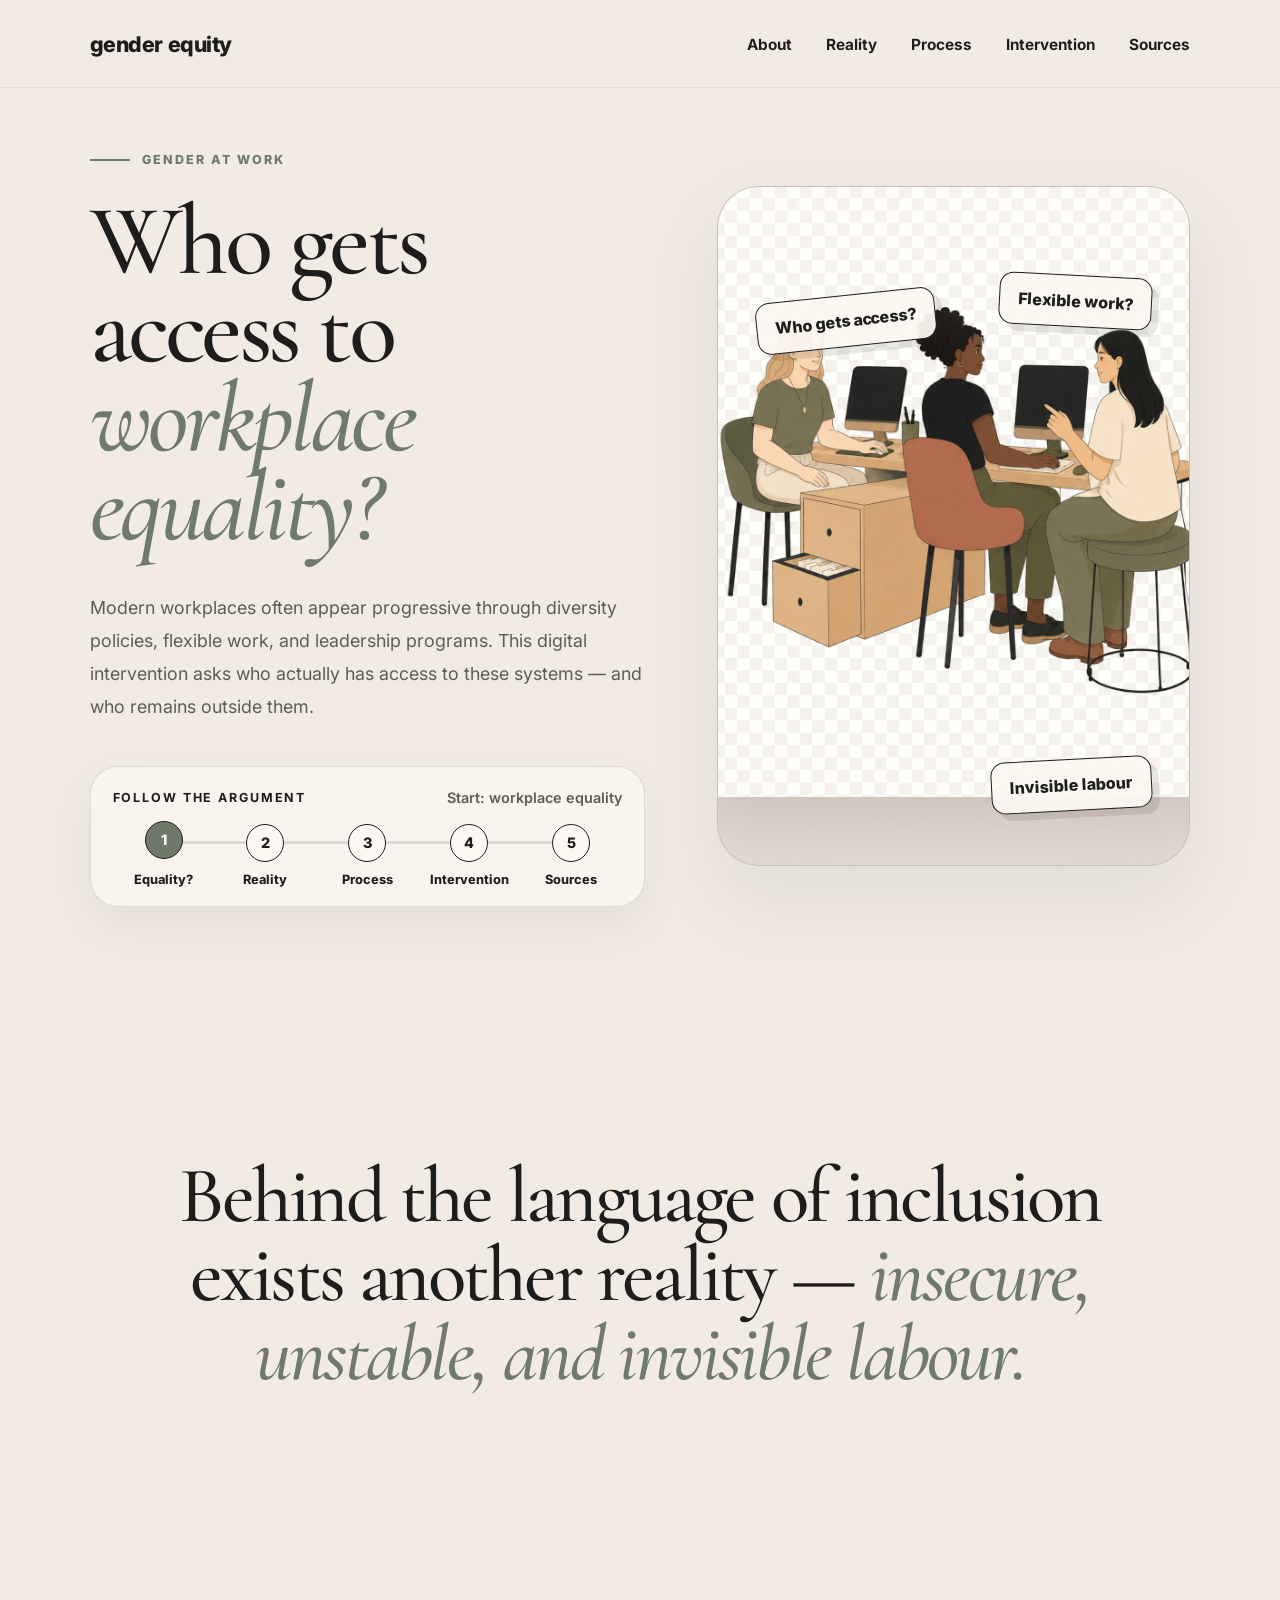
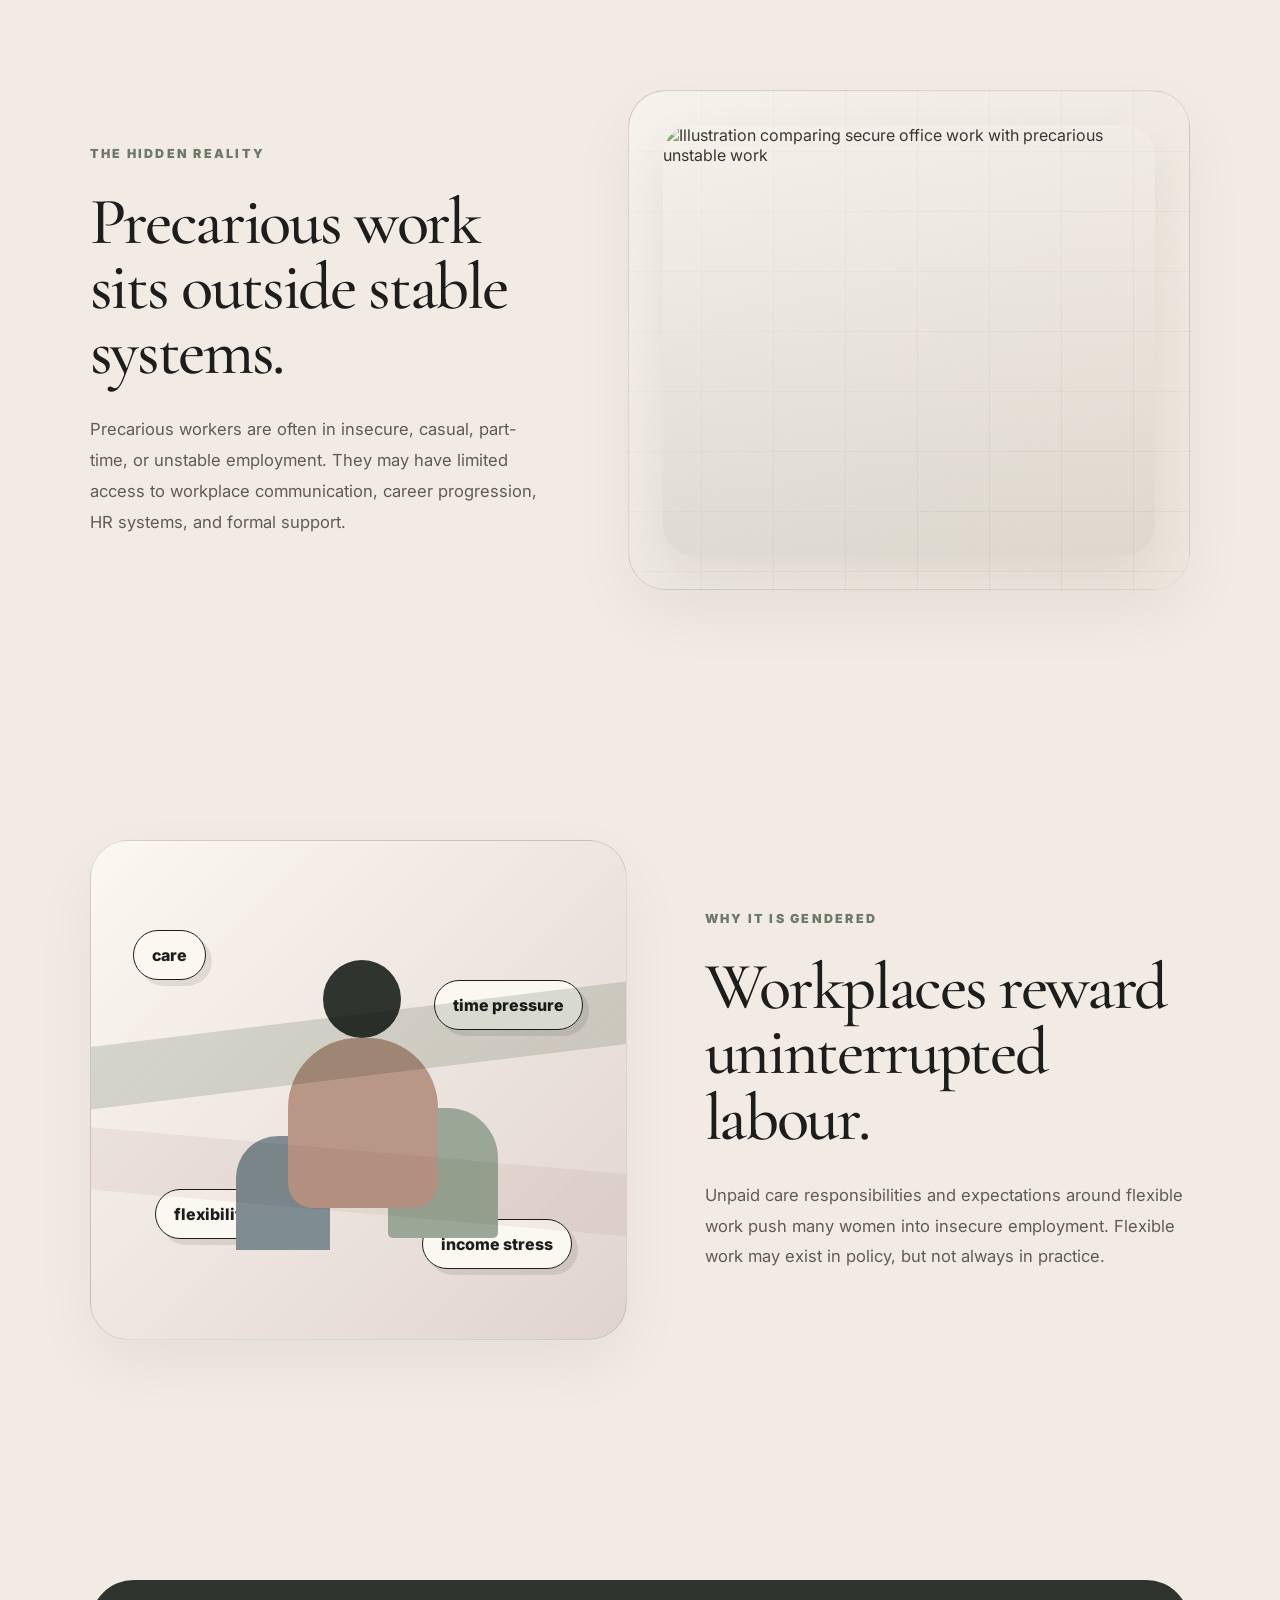
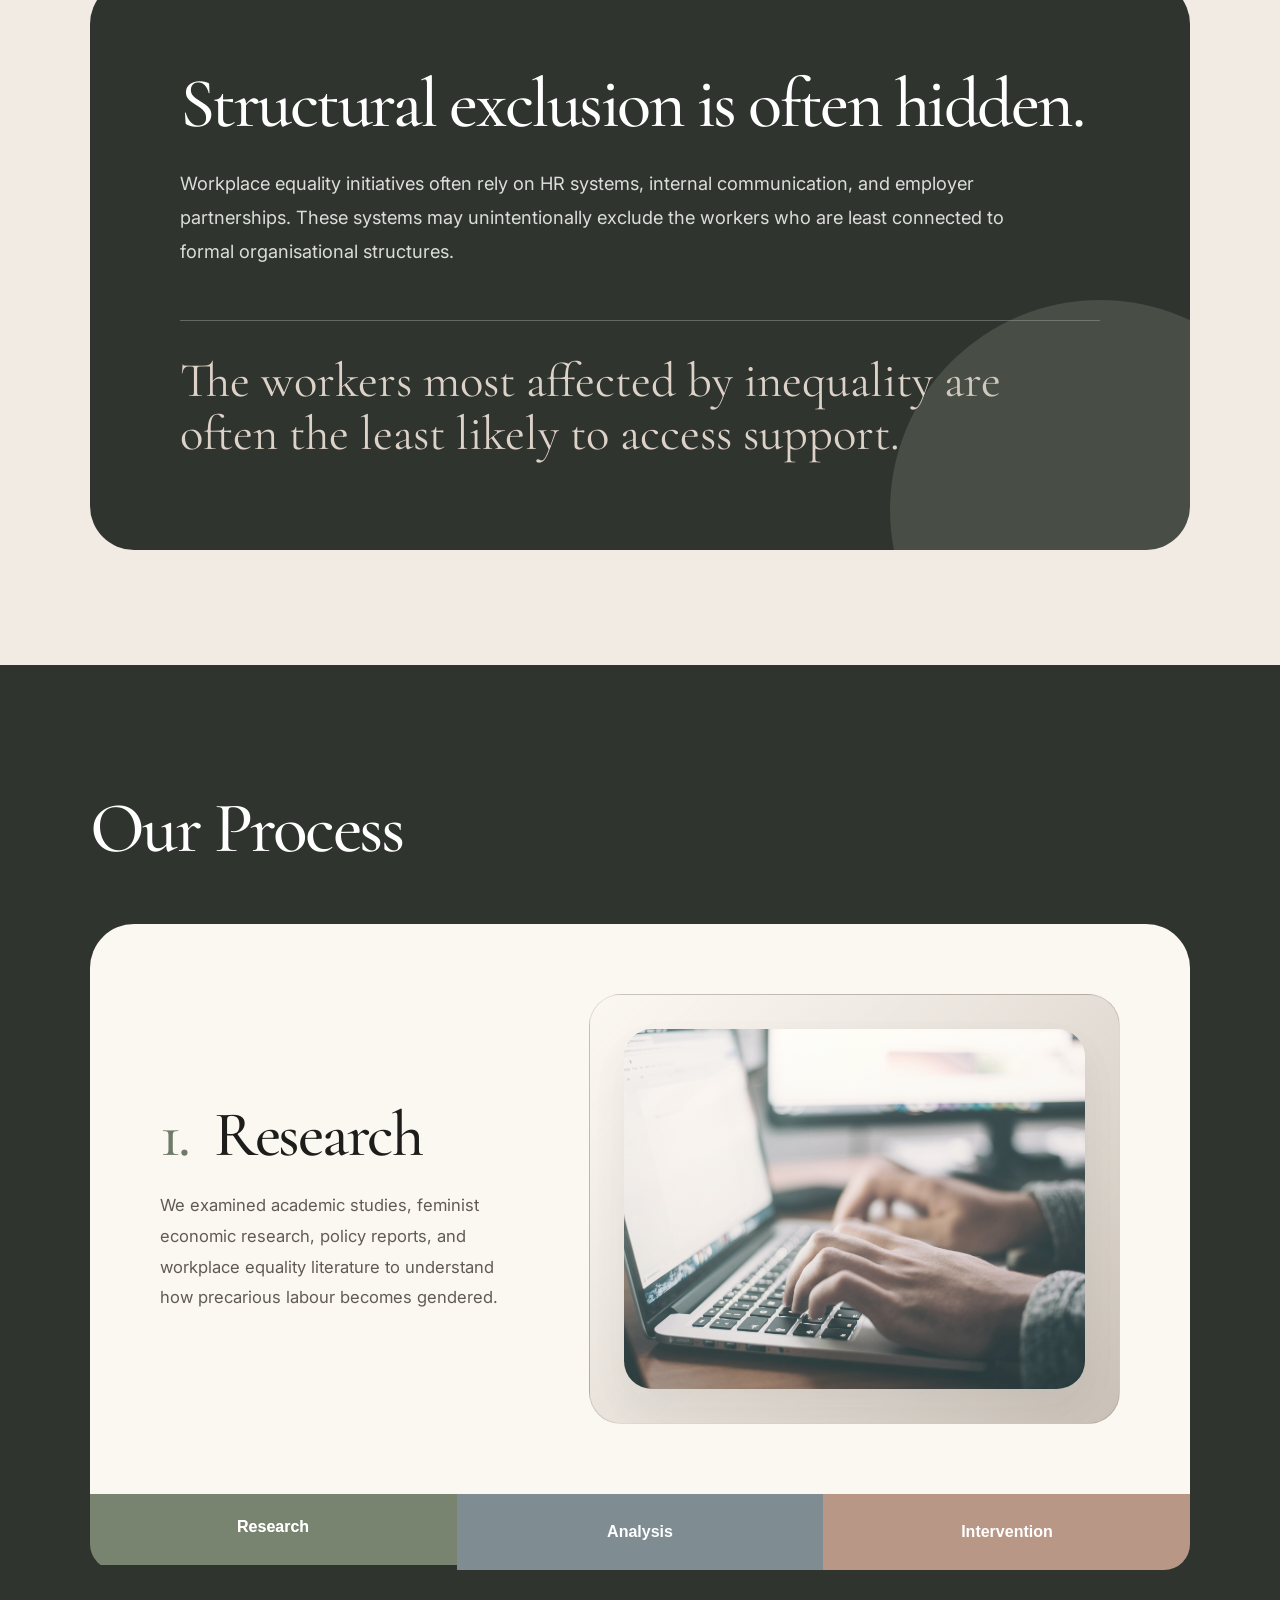
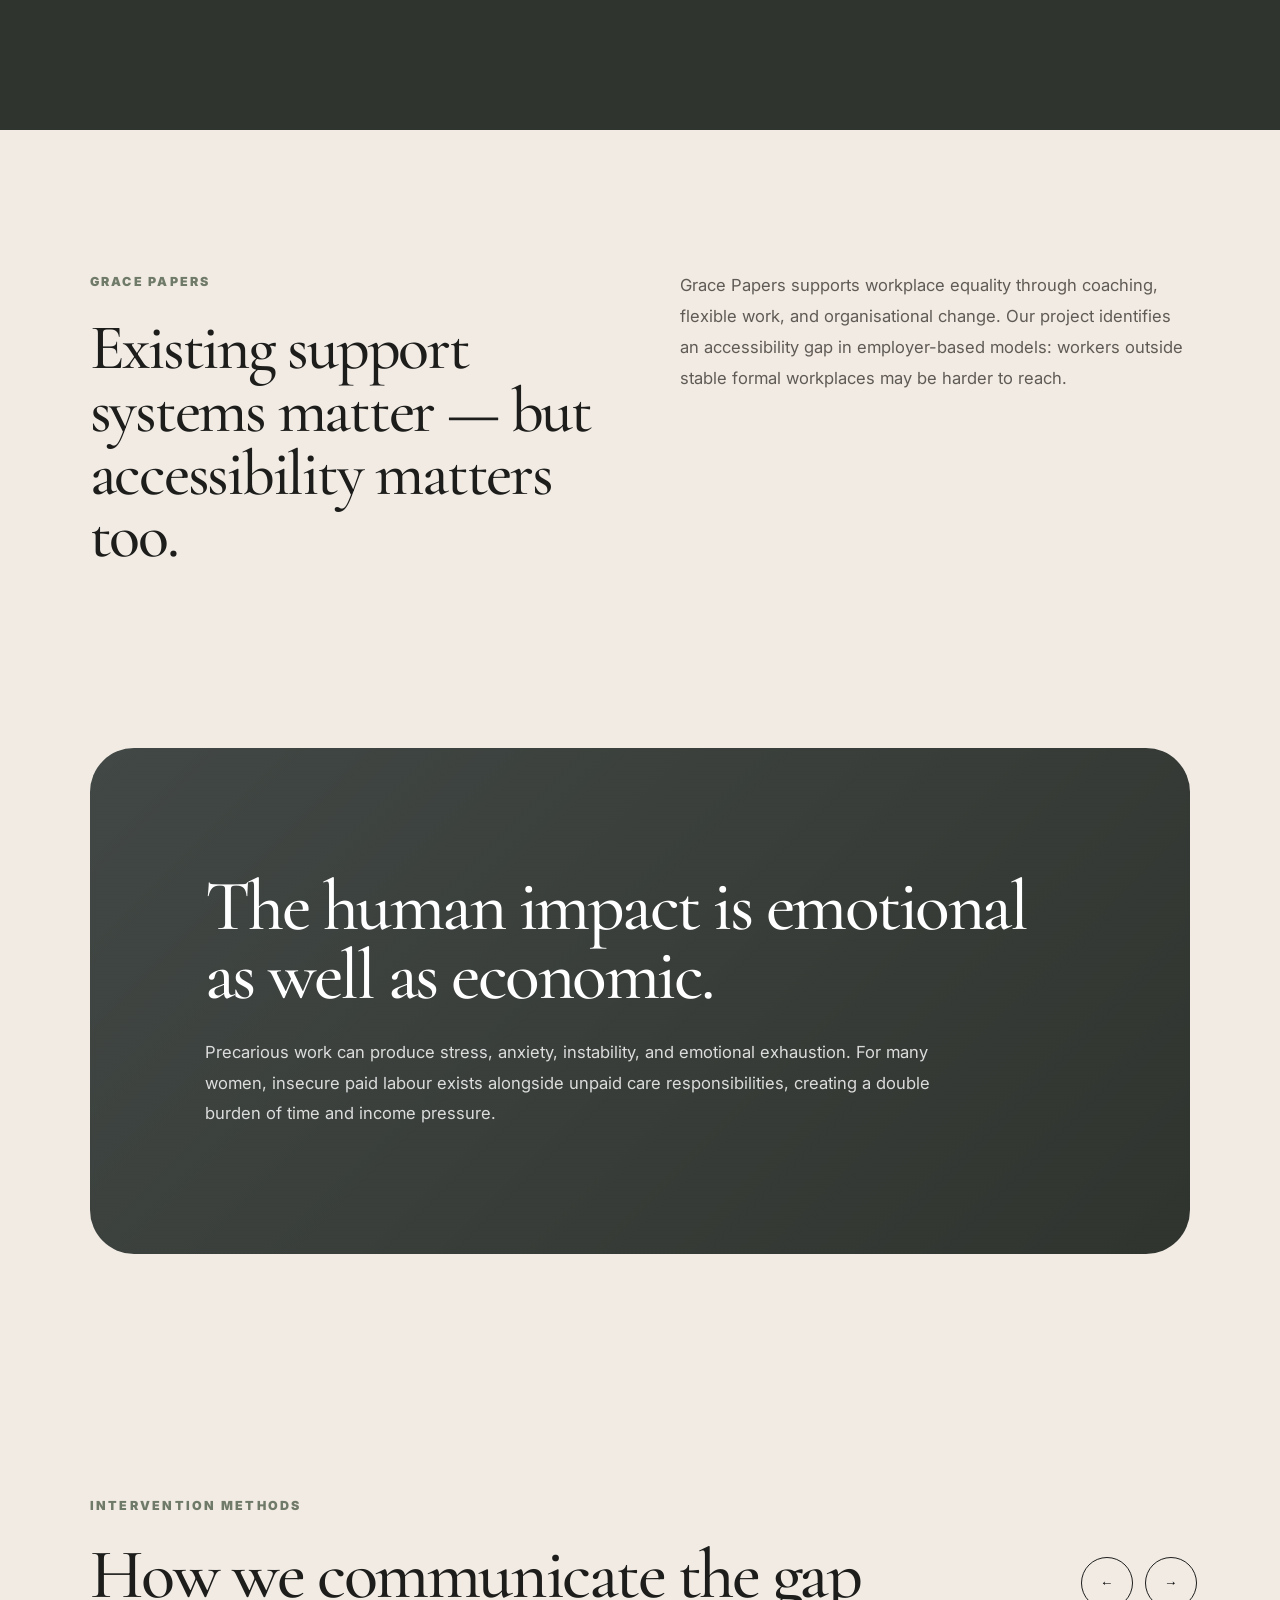
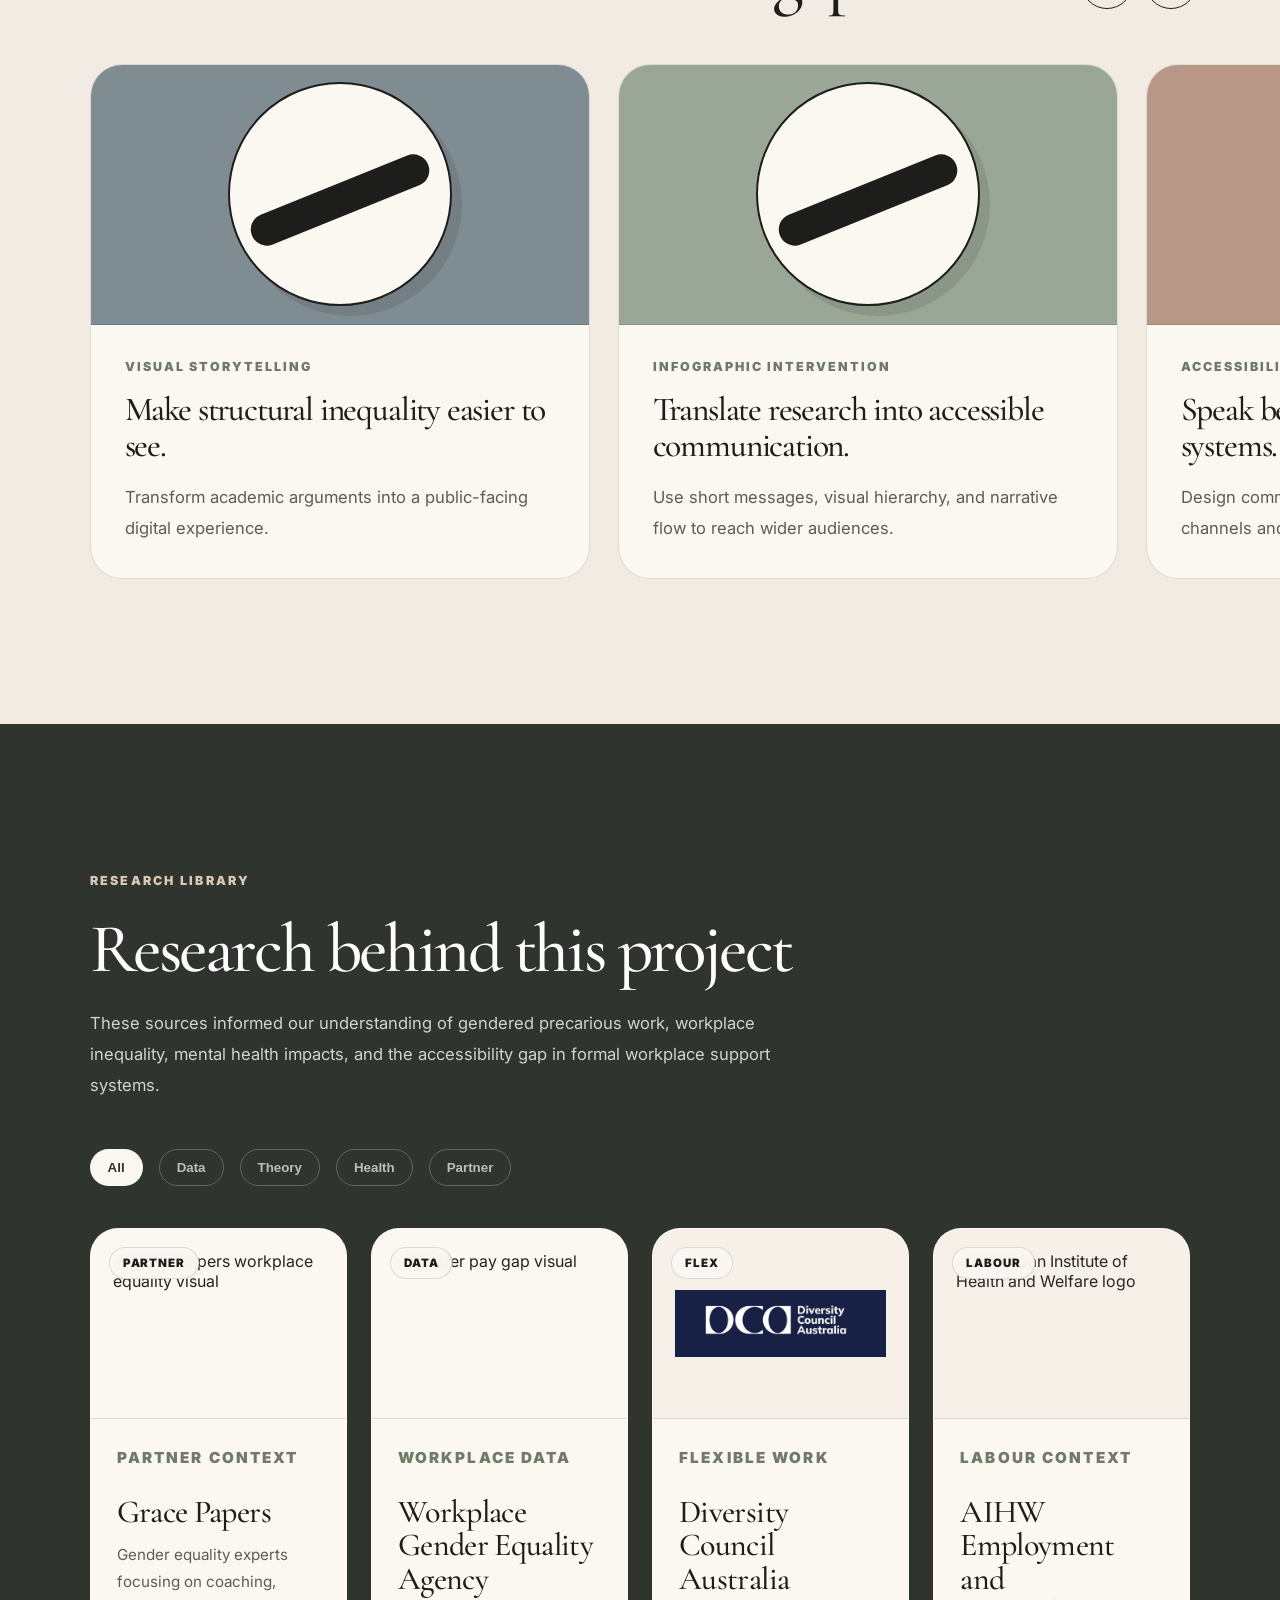
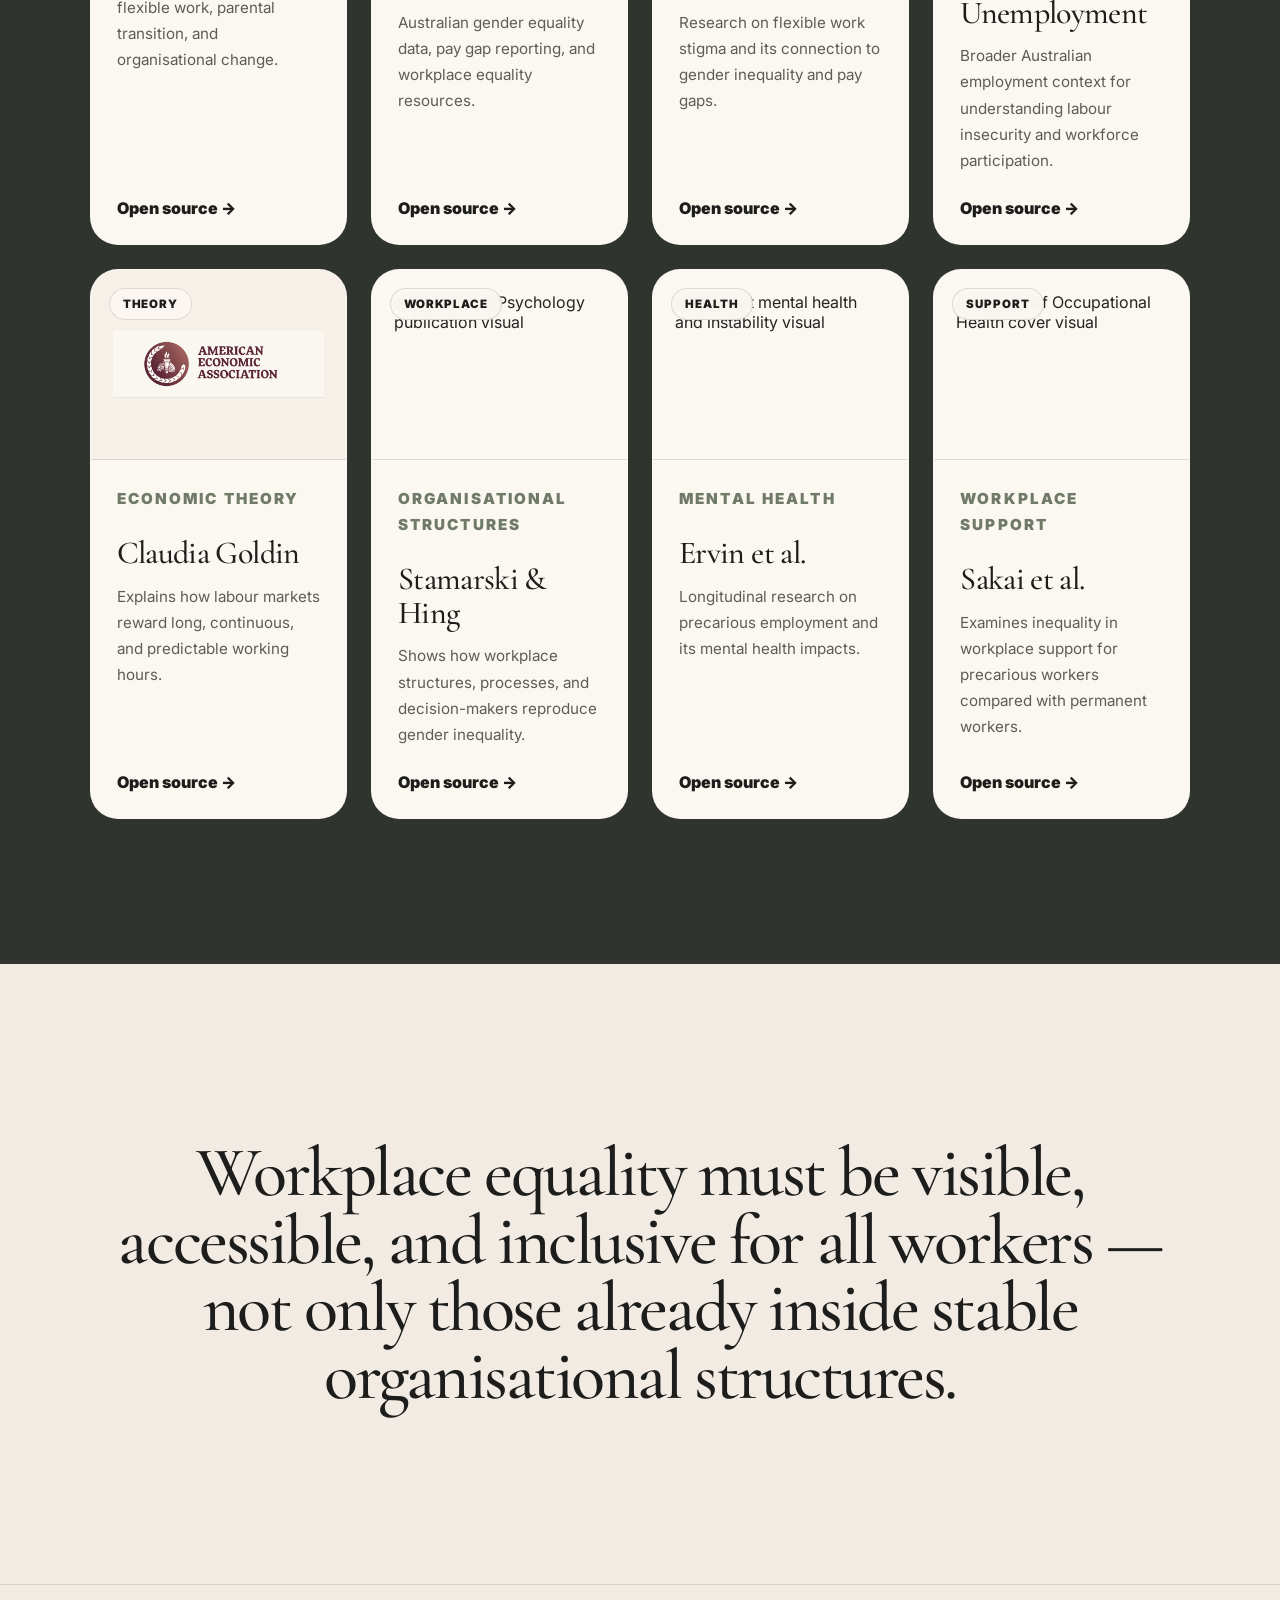
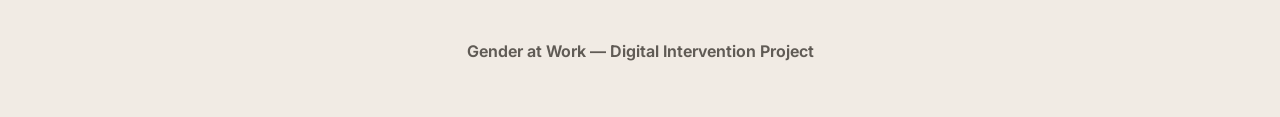
==== commit 21ff20a1: "Update index.html" ====
--- a/index.html
+++ b/index.html
@@ -1,6 +1,4 @@
-from pathlib import Path
-
-html = r'''<!DOCTYPE html>
+<!DOCTYPE html>
 <html lang="en">
 <head>
   <meta charset="UTF-8" />
@@ -1099,6 +1097,138 @@
       .source-card{min-height:auto;}
       .exclusion{padding:40px;margin:70px 5%;}
     }
+  
+    /* USER UPLOADED IMAGE REPLACEMENTS */
+
+    .precarious-image-wrap{
+      position:absolute;
+      inset:0;
+      display:flex;
+      align-items:center;
+      justify-content:center;
+      padding:34px;
+      background:linear-gradient(135deg, rgba(251,247,241,.78), rgba(216,201,184,.38));
+    }
+
+    .precarious-image{
+      width:100%;
+      height:100%;
+      object-fit:cover;
+      border-radius:30px;
+      filter:saturate(.78) sepia(.08) contrast(.96) brightness(1.02);
+      box-shadow:0 22px 50px rgba(29,29,27,.08);
+    }
+
+    .research-image-wrap{
+      position:absolute;
+      inset:0;
+      display:flex;
+      align-items:center;
+      justify-content:center;
+      padding:34px;
+      background:linear-gradient(135deg, rgba(251,247,241,.7), rgba(201,192,183,.38));
+    }
+
+    .research-image{
+      width:100%;
+      height:100%;
+      object-fit:cover;
+      border-radius:28px;
+      filter:saturate(.72) sepia(.12) contrast(.9) brightness(1.06);
+      opacity:.9;
+    }
+
+    .research-image-wrap::after,
+    .precarious-image-wrap::after{
+      content:"";
+      position:absolute;
+      inset:34px;
+      border-radius:30px;
+      background:linear-gradient(180deg, rgba(251,247,241,.10), rgba(48,52,47,.08));
+      pointer-events:none;
+    }
+
+  
+    /* PROCESS STAGE IMAGE SWITCHING */
+
+    .process-image-panel{
+      position:absolute;
+      inset:0;
+      display:none;
+      align-items:center;
+      justify-content:center;
+      padding:34px;
+      background:linear-gradient(135deg, rgba(251,247,241,.72), rgba(201,192,183,.38));
+    }
+
+    .process-image-panel.active{
+      display:flex;
+      animation:contentIn .42s ease both;
+    }
+
+    .process-image-panel img{
+      width:100%;
+      height:100%;
+      object-fit:cover;
+      border-radius:28px;
+      filter:saturate(.72) sepia(.12) contrast(.9) brightness(1.06);
+      opacity:.92;
+      box-shadow:0 18px 42px rgba(29,29,27,.08);
+    }
+
+    .process-image-panel::after{
+      content:"";
+      position:absolute;
+      inset:34px;
+      border-radius:28px;
+      background:linear-gradient(180deg, rgba(251,247,241,.08), rgba(48,52,47,.08));
+      pointer-events:none;
+    }
+
+  
+    /* RESOURCE CARD IMAGE REPLACEMENTS */
+
+    .source-visual.has-image{
+      height:190px;
+      display:flex;
+      align-items:center;
+      justify-content:center;
+      padding:22px;
+      background:var(--paper);
+    }
+
+    .source-visual.has-image::before,
+    .source-visual.has-image::after{
+      display:none;
+    }
+
+    .source-visual.has-image img{
+      width:100%;
+      height:100%;
+      object-fit:contain;
+      border-radius:18px;
+      filter:saturate(.78) sepia(.06) contrast(.94) brightness(1.02);
+    }
+
+    .source-visual.has-image.source-photo img{
+      object-fit:cover;
+    }
+
+    .source-visual.has-image.source-logo-dark{
+      background:#f6f0e9;
+    }
+
+    .source-visual.has-image.source-logo-dark img{
+      filter:saturate(.82) sepia(.08) contrast(.92) brightness(1.04);
+    }
+
+    .source-visual.has-image span{
+      left:18px;
+      top:18px;
+      background:rgba(251,247,241,.92);
+      backdrop-filter:blur(6px);
+    }
+
   </style>
 </head>
 
@@ -1195,11 +1325,9 @@
     </div>
 
     <div class="visual-card policy">
-      <span class="floating-word w1">casual</span>
-      <span class="floating-word w2">part-time</span>
-      <span class="floating-word w3">unstable</span>
-      <span class="floating-word w4">low visibility</span>
-      <div class="mini-person"></div>
+      <div class="precarious-image-wrap">
+        <img src="precarious-work.png" alt="Illustration comparing secure office work with precarious unstable work" class="precarious-image">
+      </div>
     </div>
   </section>
 
@@ -1259,10 +1387,15 @@
       </div>
 
       <div class="stage-visual" id="stageVisual">
-        <div class="shape paper"></div>
-        <div class="shape laptop"></div>
-        <div class="shape circle"></div>
-        <div class="shape bar"></div>
+        <div class="process-image-panel active" data-image-stage="1">
+          <img src="research-process.jpg" alt="Research process with hands typing on a laptop">
+        </div>
+        <div class="process-image-panel" data-image-stage="2">
+          <img src="analysis-process.jpg" alt="People analysing information together in an office">
+        </div>
+        <div class="process-image-panel" data-image-stage="3">
+          <img src="intervention-process.jpg" alt="Wireframe sketch for digital intervention planning">
+        </div>
       </div>
     </div>
 
@@ -1364,7 +1497,7 @@
 
     <div class="sources-grid fade-up">
       <a href="https://gracepapers.com.au/" target="_blank" class="source-card partner">
-        <div class="source-visual grace-visual"><span>Partner</span></div>
+        <div class="source-visual has-image grace-visual"><span>Partner</span><img src="resource-grace-papers.png" alt="Grace Papers workplace equality visual"></div>
         <div class="source-content">
           <p class="source-category">Partner Context</p>
           <h3>Grace Papers</h3>
@@ -1374,7 +1507,7 @@
       </a>
 
       <a href="https://www.wgea.gov.au/" target="_blank" class="source-card data">
-        <div class="source-visual wgea-visual"><span>Data</span></div>
+        <div class="source-visual has-image wgea-visual"><span>Data</span><img src="resource-pay-gap.png" alt="Gender pay gap visual"></div>
         <div class="source-content">
           <p class="source-category">Workplace Data</p>
           <h3>Workplace Gender Equality Agency</h3>
@@ -1384,7 +1517,7 @@
       </a>
 
       <a href="https://www.dca.org.au/news/media-releases/flex-work-gender-pay-gap" target="_blank" class="source-card data">
-        <div class="source-visual dca-visual"><span>Flex</span></div>
+        <div class="source-visual has-image source-logo-dark dca-visual"><span>Flex</span><img src="resource-dca.png" alt="Diversity Council Australia logo"></div>
         <div class="source-content">
           <p class="source-category">Flexible Work</p>
           <h3>Diversity Council Australia</h3>
@@ -1394,7 +1527,7 @@
       </a>
 
       <a href="https://www.aihw.gov.au/reports/australias-welfare/employment-unemployment" target="_blank" class="source-card data">
-        <div class="source-visual aihw-visual"><span>Labour</span></div>
+        <div class="source-visual has-image source-logo-dark aihw-visual"><span>Labour</span><img src="resource-aihw.png" alt="Australian Institute of Health and Welfare logo"></div>
         <div class="source-content">
           <p class="source-category">Labour Context</p>
           <h3>AIHW Employment and Unemployment</h3>
@@ -1404,7 +1537,7 @@
       </a>
 
       <a href="https://doi.org/10.1257/aer.104.4.1091" target="_blank" class="source-card theory">
-        <div class="source-visual goldin-visual"><span>Theory</span></div>
+        <div class="source-visual has-image source-logo-dark goldin-visual"><span>Theory</span><img src="resource-aea.png" alt="American Economic Association logo"></div>
         <div class="source-content">
           <p class="source-category">Economic Theory</p>
           <h3>Claudia Goldin</h3>
@@ -1414,7 +1547,7 @@
       </a>
 
       <a href="https://doi.org/10.3389/fpsyg.2015.01400" target="_blank" class="source-card theory">
-        <div class="source-visual stamarski-visual"><span>Workplace</span></div>
+        <div class="source-visual has-image source-photo stamarski-visual"><span>Workplace</span><img src="resource-frontiers.png" alt="Frontiers in Psychology publication visual"></div>
         <div class="source-content">
           <p class="source-category">Organisational Structures</p>
           <h3>Stamarski & Hing</h3>
@@ -1424,7 +1557,7 @@
       </a>
 
       <a href="https://doi.org/10.1038/s41598-024-78843-z" target="_blank" class="source-card health">
-        <div class="source-visual ervin-visual"><span>Health</span></div>
+        <div class="source-visual has-image source-photo ervin-visual"><span>Health</span><img src="resource-health-abstract.png" alt="Abstract mental health and instability visual"></div>
         <div class="source-content">
           <p class="source-category">Mental Health</p>
           <h3>Ervin et al.</h3>
@@ -1434,7 +1567,7 @@
       </a>
 
       <a href="https://doi.org/10.1002/1348-9585.12431" target="_blank" class="source-card health">
-        <div class="source-visual sakai-visual"><span>Support</span></div>
+        <div class="source-visual has-image source-photo sakai-visual"><span>Support</span><img src="resource-journal-health.png" alt="Journal of Occupational Health cover visual"></div>
         <div class="source-content">
           <p class="source-category">Workplace Support</p>
           <h3>Sakai et al.</h3>
@@ -1533,6 +1666,10 @@
         stages.forEach(panel=>panel.classList.remove("active"));
         document.querySelector("#stage-"+stage).classList.add("active");
 
+        document.querySelectorAll(".process-image-panel").forEach(panel=>{
+          panel.classList.toggle("active", panel.dataset.imageStage === stage);
+        });
+
         if(stage === "1") stageVisual.style.background = "linear-gradient(135deg,var(--paper),var(--stone))";
         if(stage === "2") stageVisual.style.background = "linear-gradient(135deg,#e8ebe3,var(--paper))";
         if(stage === "3") stageVisual.style.background = "linear-gradient(135deg,#dfd0c3,#e5ddd4)";
@@ -1588,8 +1725,4 @@
     });
   </script>
 </body>
-</html>'''
-
-path = Path("/mnt/data/index_recommended_clean_office_women.html")
-path.write_text(html, encoding="utf-8")
-print(f"Created {path}")
+</html>
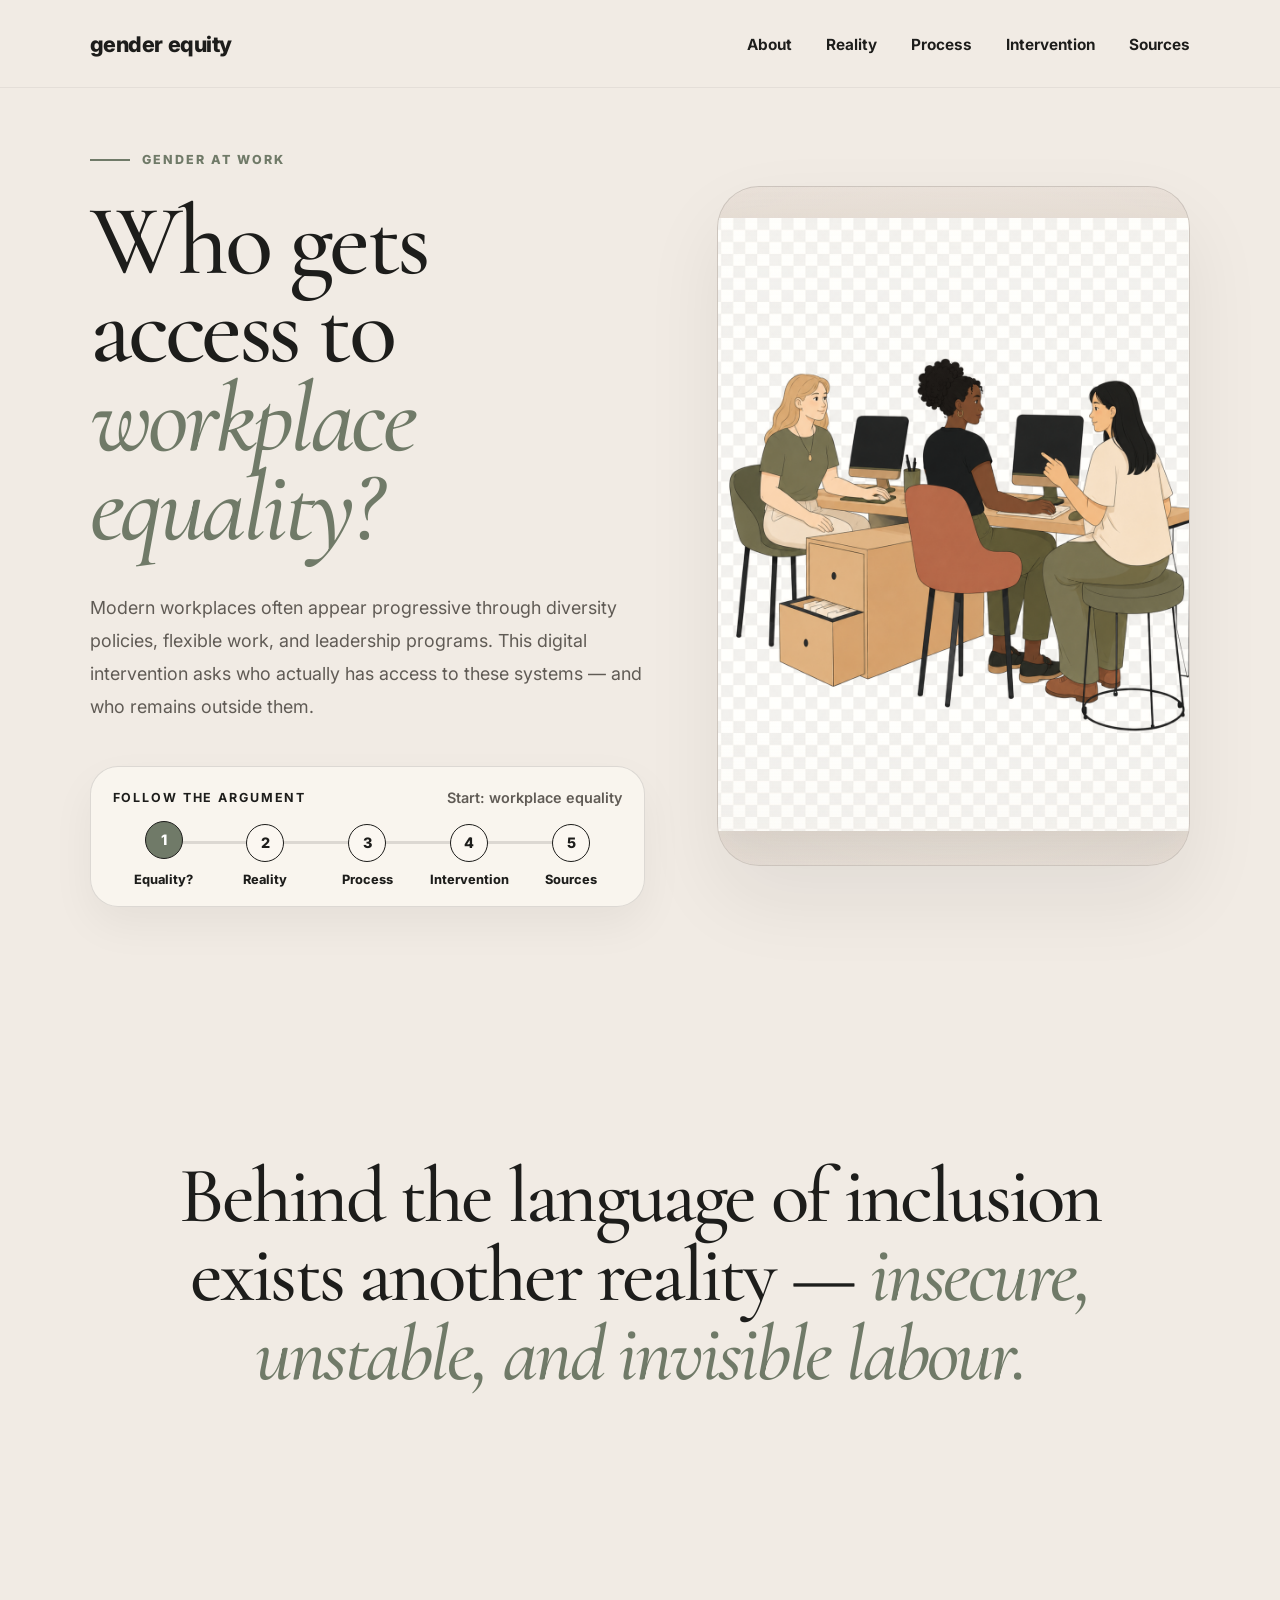
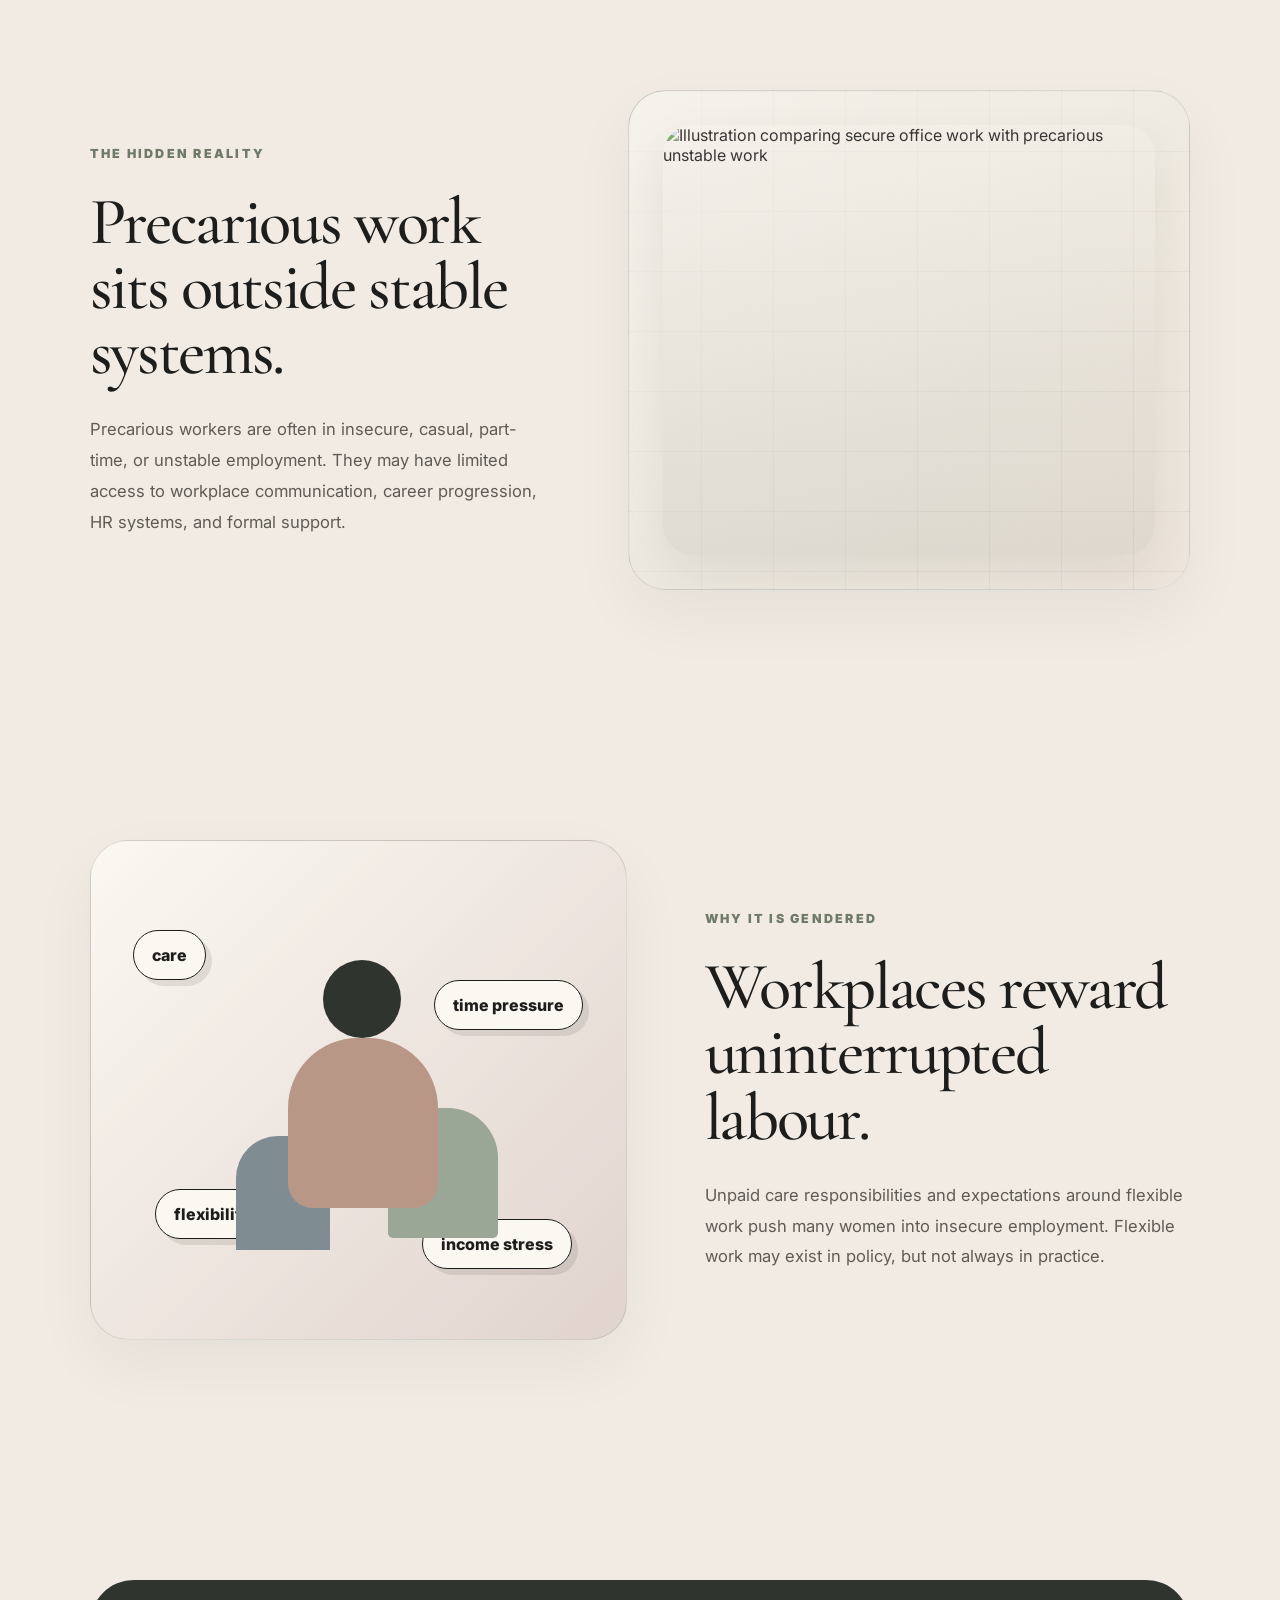
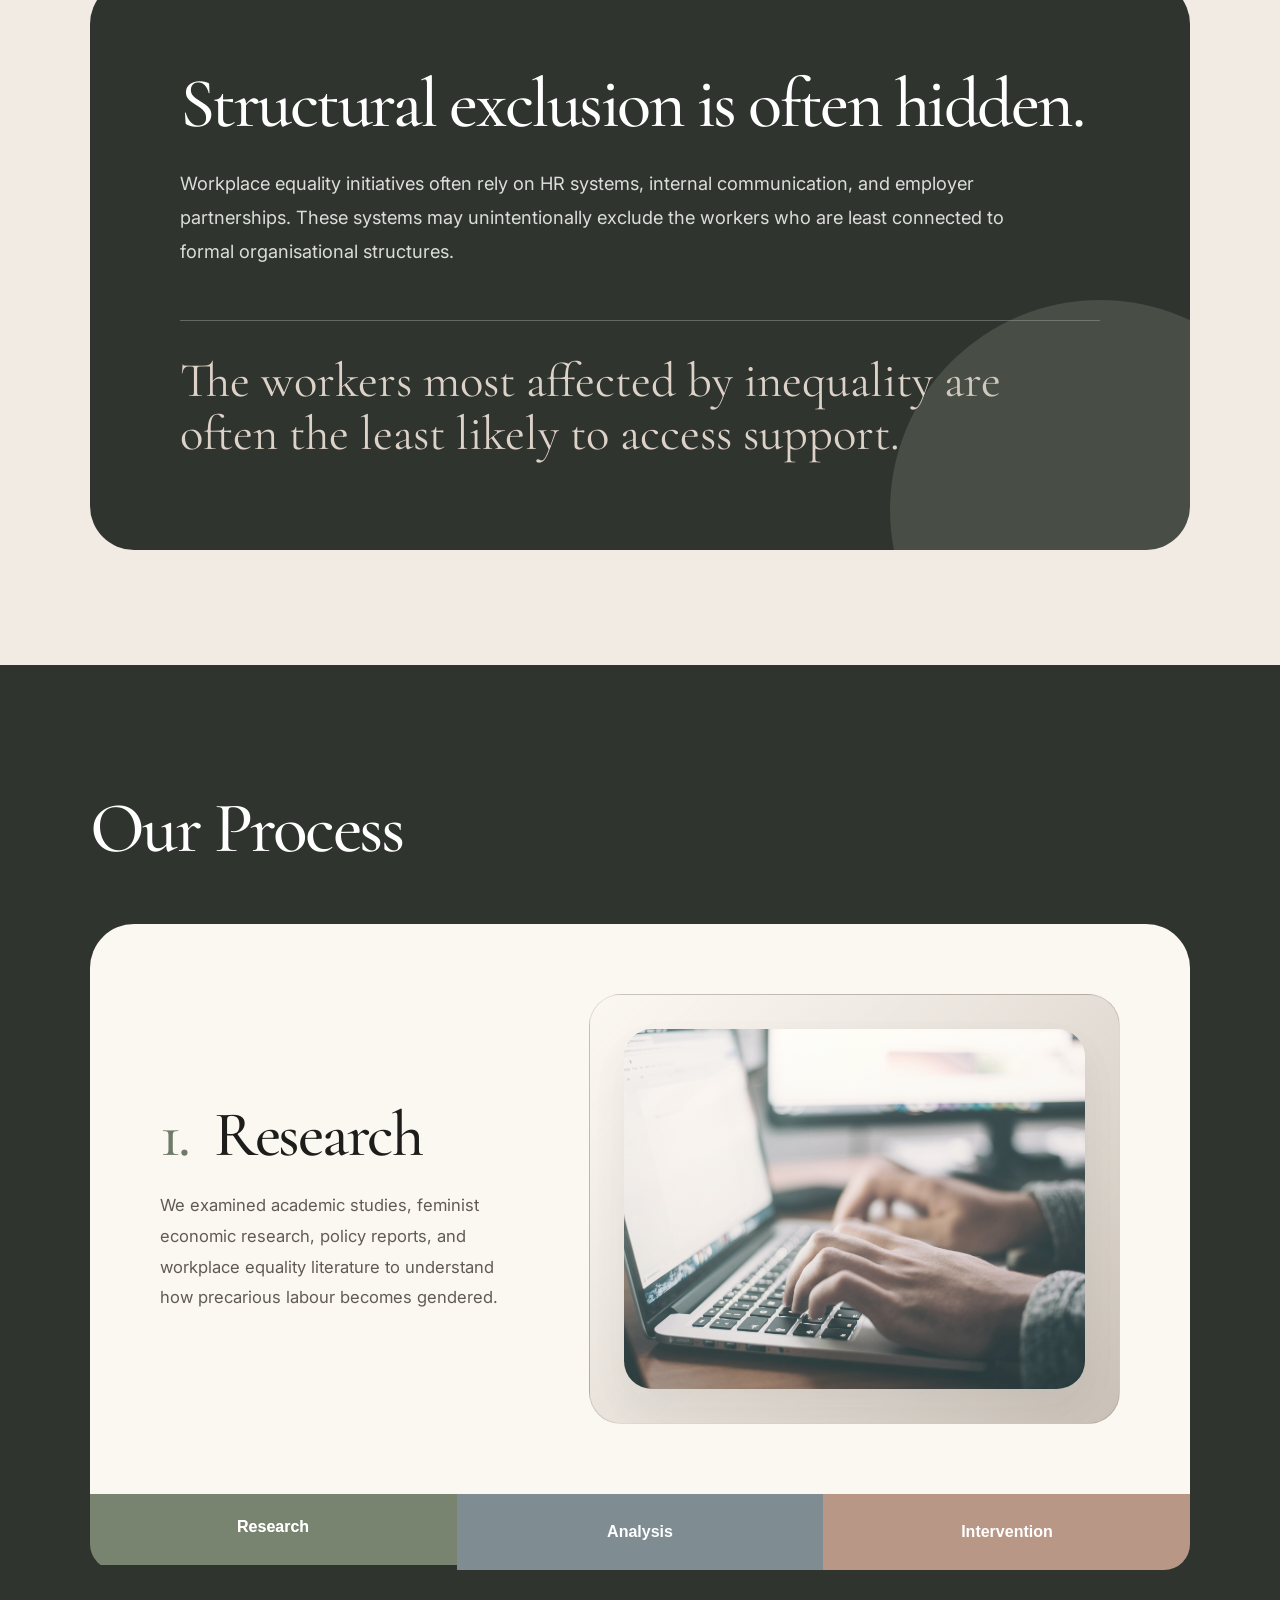
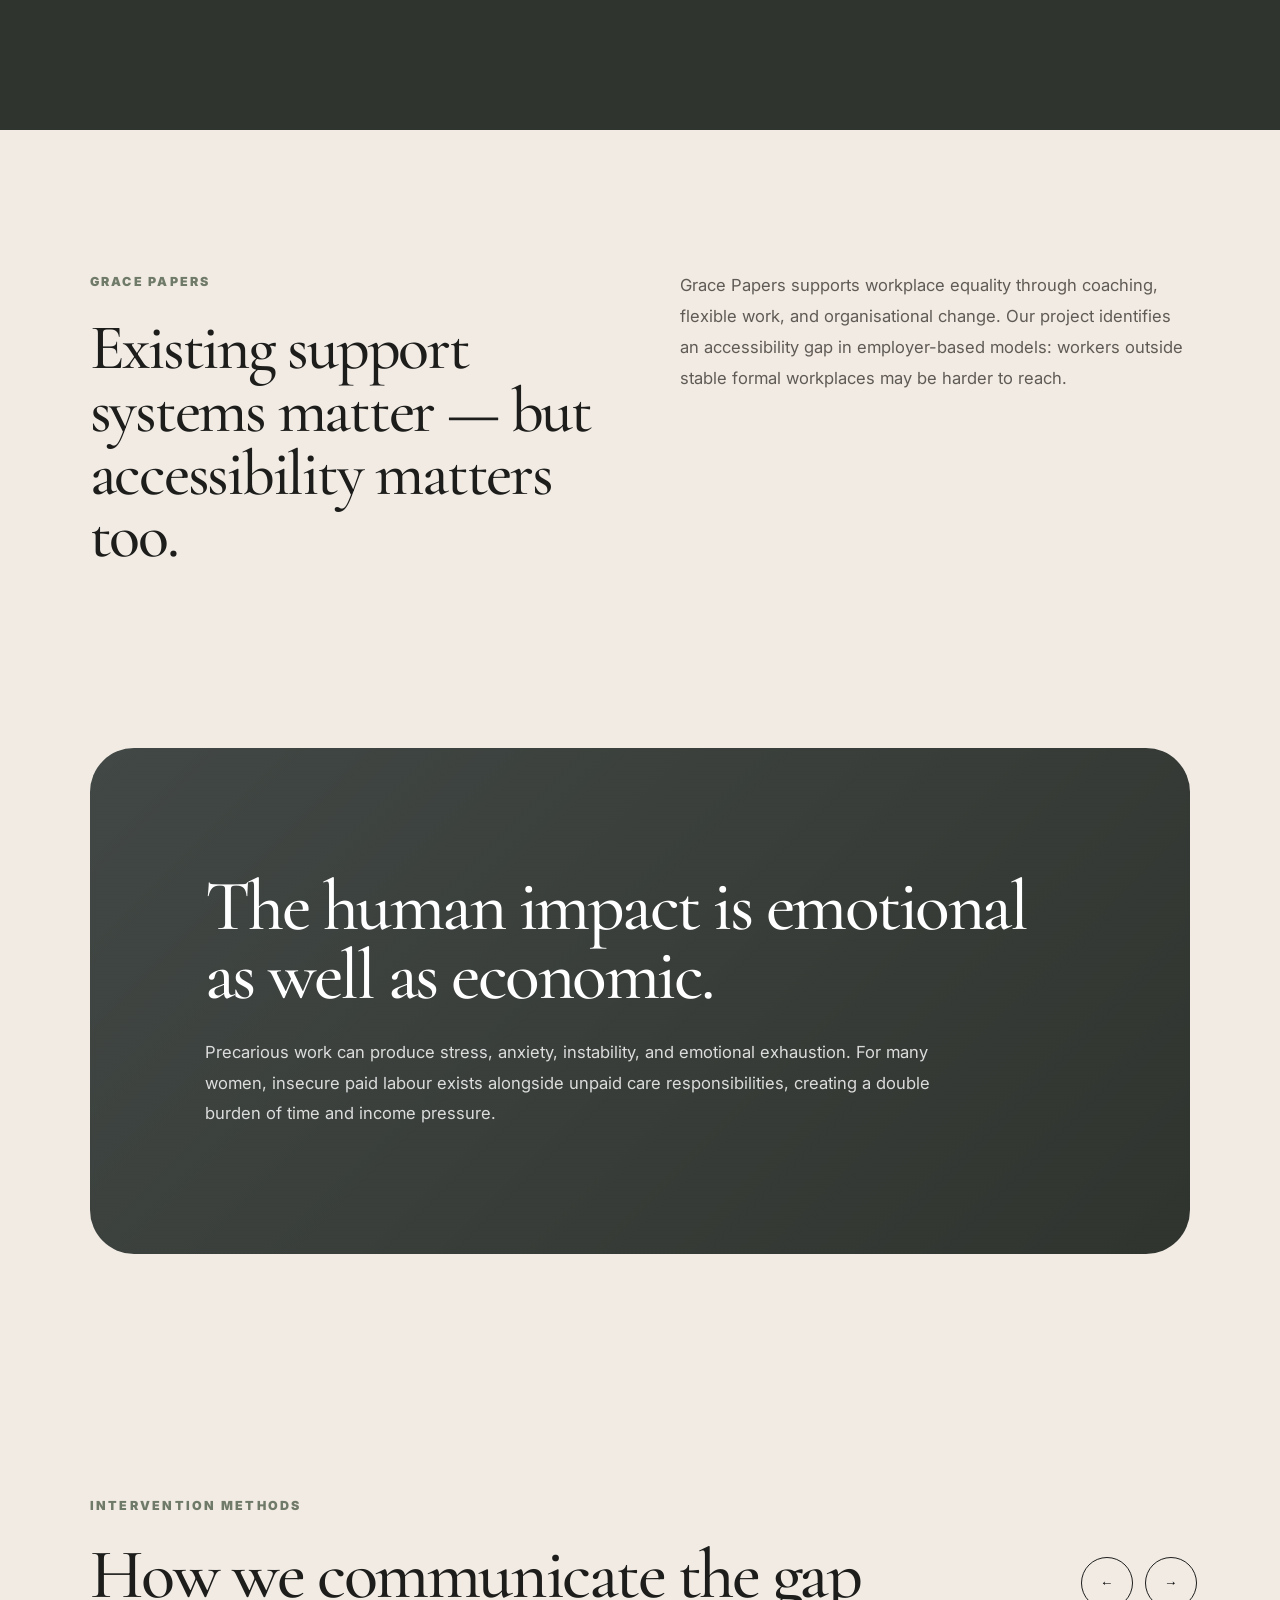
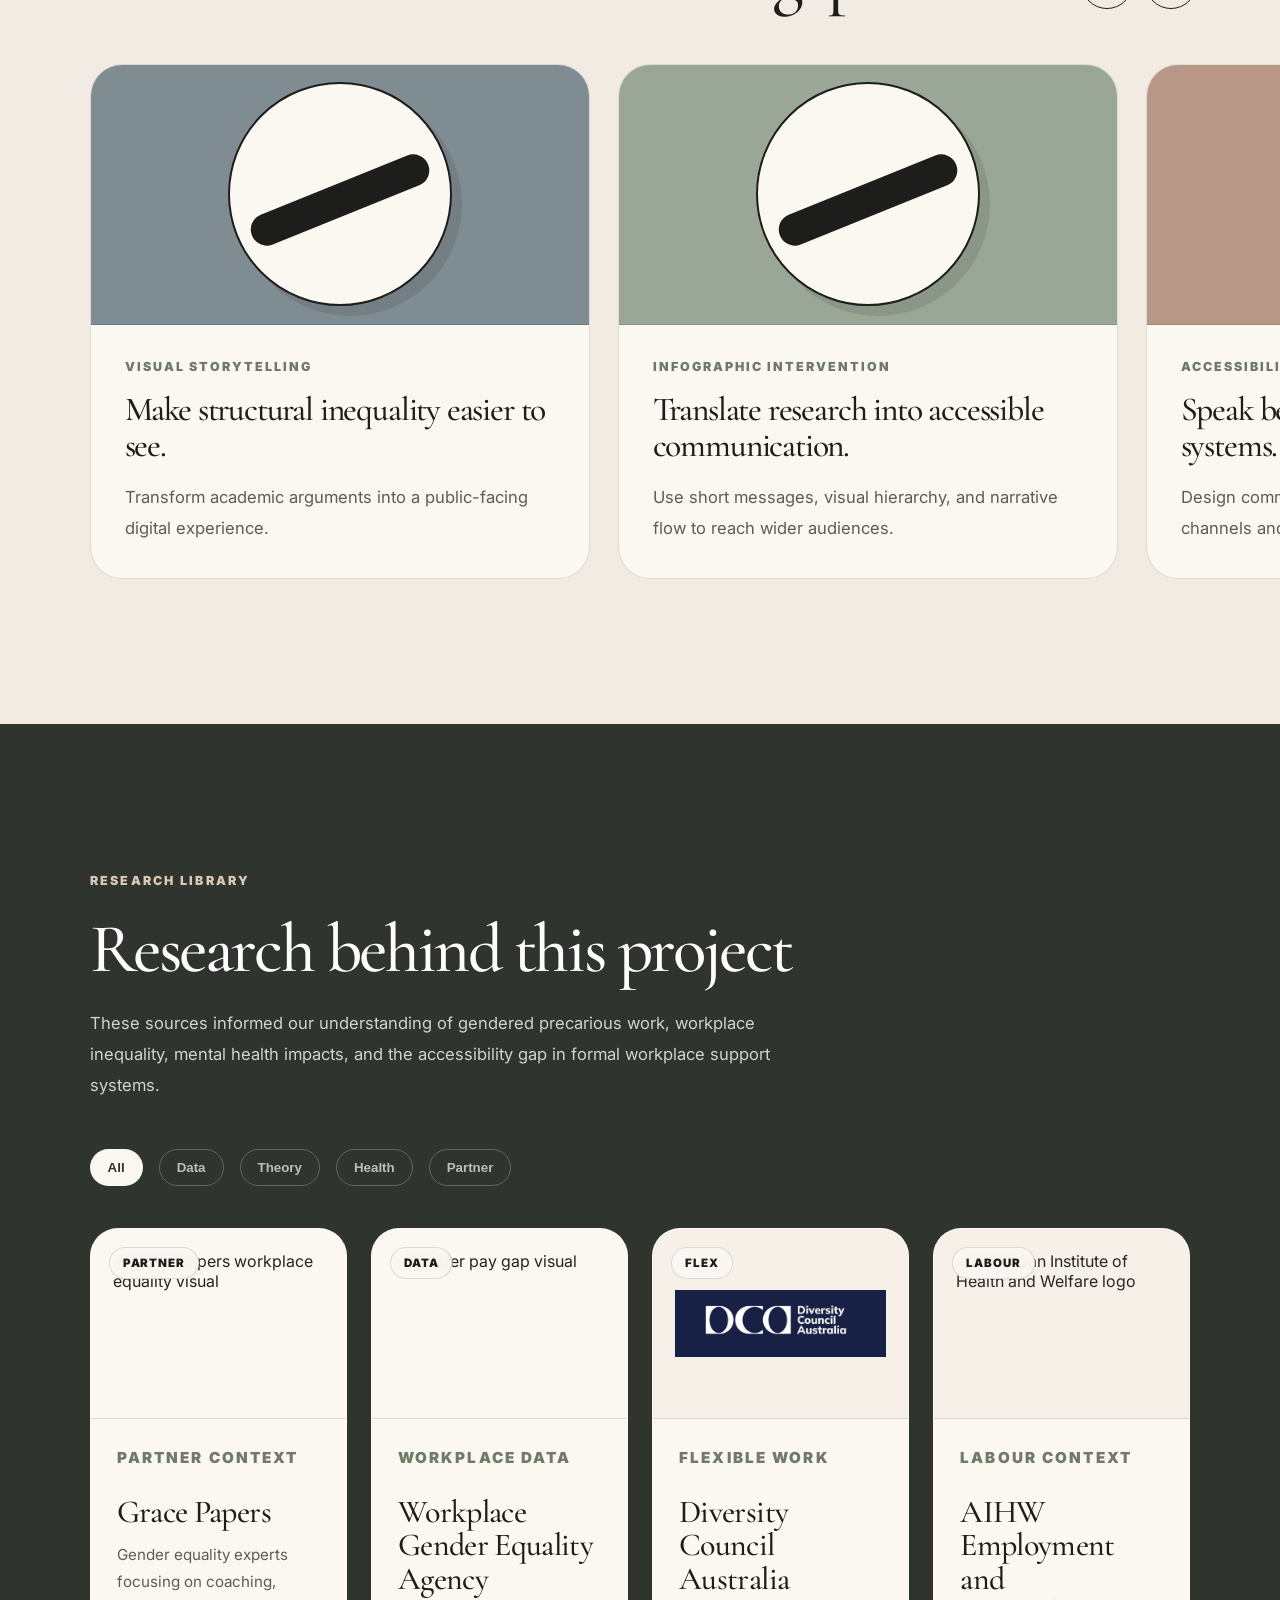
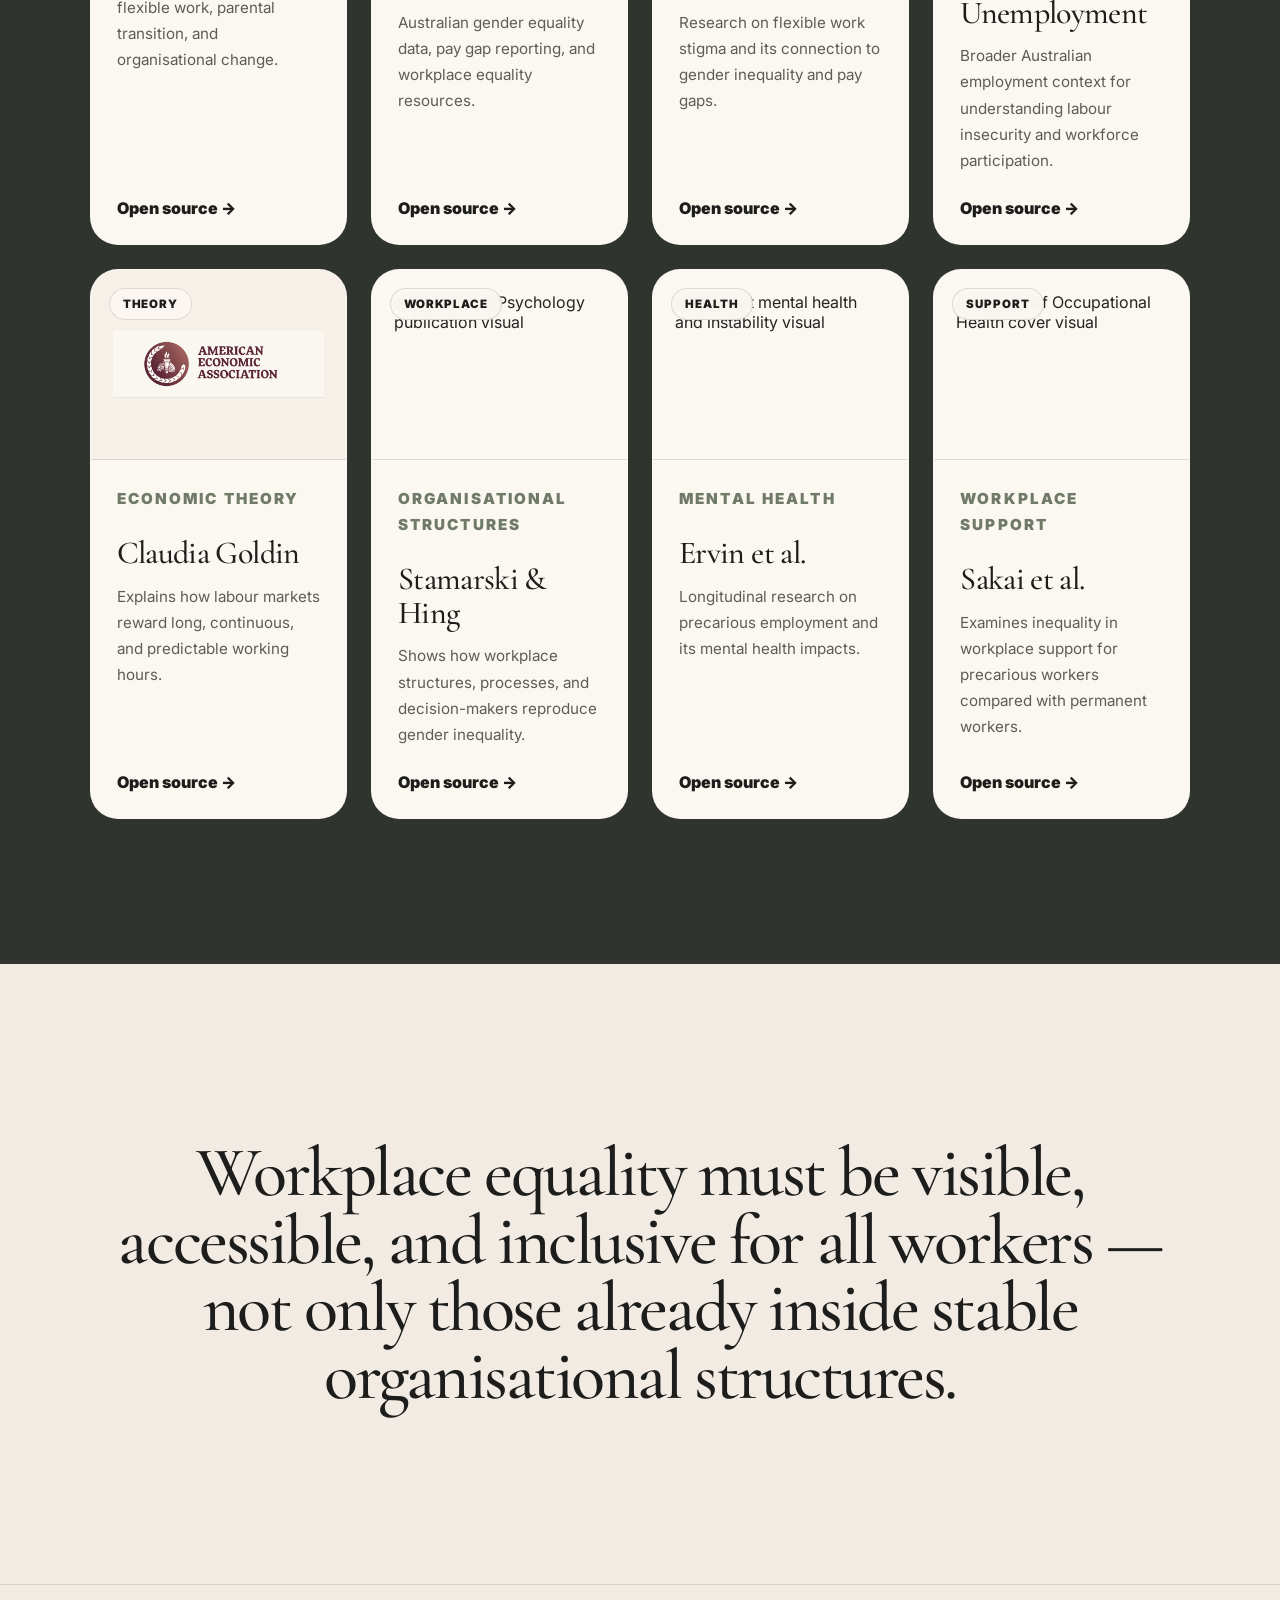
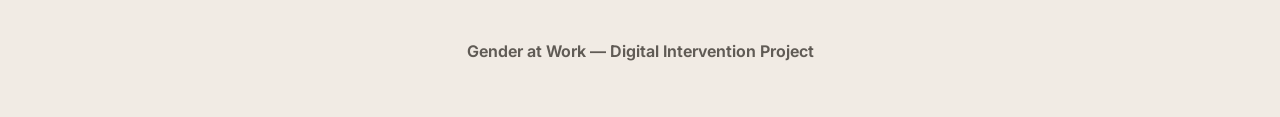
==== commit b985b5ba: "Update index.html" ====
--- a/index.html
+++ b/index.html
@@ -1229,6 +1229,465 @@
       backdrop-filter:blur(6px);
     }
 
+  
+    /* CLEAN HERO IMAGE + SEQUENTIAL SPEECH BUBBLES */
+
+    .hero-art{
+      min-height:680px;
+      position:relative;
+      overflow:hidden;
+      border-radius:42px;
+      background:
+        radial-gradient(circle at 50% 52%, rgba(251,247,241,.98), rgba(225,214,204,.64) 62%, rgba(198,174,170,.25) 100%);
+      border:1px solid var(--line);
+      box-shadow:0 34px 80px rgba(29,29,27,.07);
+      isolation:isolate;
+    }
+
+    .office-grid{
+      display:none !important;
+    }
+
+    .ribbon{
+      display:none !important;
+    }
+
+    .hero-image-wrap{
+      position:absolute;
+      left:50%;
+      bottom:8%;
+      width:108%;
+      max-width:850px;
+      z-index:4;
+      transform:translateX(-50%);
+      animation:assetFloat 5.5s ease-in-out infinite;
+      filter:drop-shadow(0 22px 28px rgba(29,29,27,.12));
+    }
+
+    .hero-image-asset{
+      display:block;
+      width:100%;
+      height:auto;
+      object-fit:contain;
+      filter:saturate(.86) sepia(.06) contrast(.96) brightness(1.02);
+      mix-blend-mode:normal;
+    }
+
+    .note{
+      position:absolute;
+      z-index:8;
+      background:rgba(251,247,241,.96);
+      border:1.7px solid var(--ink);
+      border-radius:18px;
+      padding:13px 17px;
+      font-weight:850;
+      box-shadow:6px 6px 0 rgba(29,29,27,.10);
+      white-space:nowrap;
+      opacity:0;
+      transform:translateY(16px) scale(.92);
+      animation:bubblePop .65s cubic-bezier(.16,1,.3,1) forwards;
+    }
+
+    .note::after{
+      content:"";
+      position:absolute;
+      width:14px;
+      height:14px;
+      background:rgba(251,247,241,.96);
+      border-right:1.7px solid var(--ink);
+      border-bottom:1.7px solid var(--ink);
+      transform:rotate(45deg);
+    }
+
+    .note.n1{
+      left:9%;
+      top:31%;
+      animation-delay:.45s;
+    }
+
+    .note.n1::after{
+      right:22px;
+      bottom:-8px;
+    }
+
+    .note.n2{
+      right:7%;
+      top:25%;
+      animation-delay:1.2s;
+    }
+
+    .note.n2::after{
+      left:24px;
+      bottom:-8px;
+    }
+
+    .note.n3{
+      right:9%;
+      bottom:13%;
+      animation-delay:1.95s;
+    }
+
+    .note.n3::after{
+      left:28px;
+      top:-8px;
+      border-right:0;
+      border-bottom:0;
+      border-left:1.7px solid var(--ink);
+      border-top:1.7px solid var(--ink);
+    }
+
+    @keyframes bubblePop{
+      0%{
+        opacity:0;
+        transform:translateY(16px) scale(.92);
+      }
+      65%{
+        opacity:1;
+        transform:translateY(-3px) scale(1.03);
+      }
+      100%{
+        opacity:1;
+        transform:translateY(0) scale(1);
+      }
+    }
+
+    @keyframes assetFloat{
+      0%,100%{
+        transform:translateX(-50%) translateY(0);
+      }
+      50%{
+        transform:translateX(-50%) translateY(-10px);
+      }
+    }
+
+    .hero-art::after{
+      content:"";
+      position:absolute;
+      inset:0;
+      background:
+        linear-gradient(180deg, rgba(251,247,241,.20), transparent 26%, transparent 76%, rgba(241,235,228,.22));
+      pointer-events:none;
+      z-index:6;
+    }
+
+    @media(max-width:1000px){
+      .hero-image-wrap{
+        width:105%;
+        max-width:780px;
+        bottom:9%;
+      }
+
+      .note.n1{left:7%;top:25%;}
+      .note.n2{right:6%;top:22%;}
+      .note.n3{right:7%;bottom:10%;}
+    }
+
+    @media(max-width:720px){
+      .hero-art{min-height:480px;}
+
+      .hero-image-wrap{
+        width:118%;
+        bottom:9%;
+      }
+
+      .note{
+        font-size:.76rem;
+        padding:10px 12px;
+        border-radius:14px;
+      }
+
+      .note.n1{left:5%;top:18%;}
+      .note.n2{right:5%;top:13%;}
+      .note.n3{right:5%;bottom:7%;}
+    }
+
+  
+    /* FINAL CLEAN HERO LAYOUT OVERRIDE */
+
+    .hero-art{
+      min-height:680px !important;
+      position:relative !important;
+      overflow:hidden !important;
+      border-radius:42px !important;
+      background:
+        radial-gradient(circle at 52% 48%, rgba(251,247,241,.98), rgba(232,222,213,.78) 58%, rgba(211,196,185,.38) 100%) !important;
+      border:1px solid var(--line) !important;
+      box-shadow:0 34px 80px rgba(29,29,27,.07) !important;
+      isolation:isolate !important;
+    }
+
+    .hero-soft-panel{
+      position:absolute;
+      inset:32px;
+      border-radius:34px;
+      background:
+        linear-gradient(180deg, rgba(251,247,241,.58), rgba(241,235,228,.18)),
+        radial-gradient(circle at 50% 72%, rgba(154,167,150,.16), transparent 42%);
+      border:1px solid rgba(29,29,27,.06);
+      z-index:1;
+    }
+
+    .office-grid,
+    .ribbon,
+    .hero-art > .ribbon,
+    .hero-art > .office-grid{
+      display:none !important;
+    }
+
+    .hero-image-wrap{
+      position:absolute !important;
+      left:50% !important;
+      bottom:3.5% !important;
+      width:104% !important;
+      max-width:850px !important;
+      height:auto !important;
+      z-index:4 !important;
+      transform:translateX(-50%) !important;
+      animation:heroImageRise .9s cubic-bezier(.16,1,.3,1) .15s both, assetFloat 6s ease-in-out 1.1s infinite !important;
+      filter:drop-shadow(0 22px 30px rgba(29,29,27,.13)) !important;
+      pointer-events:none;
+    }
+
+    .hero-image-asset{
+      display:block !important;
+      width:100% !important;
+      max-width:none !important;
+      height:auto !important;
+      object-fit:contain !important;
+      border:0 !important;
+      border-radius:0 !important;
+      opacity:1 !important;
+      filter:saturate(.86) sepia(.05) contrast(.96) brightness(1.02) !important;
+      mix-blend-mode:normal !important;
+      background:transparent !important;
+      font-size:0 !important;
+    }
+
+    .bubble-stack{
+      position:absolute;
+      left:8%;
+      top:9%;
+      width:min(440px, 72%);
+      display:flex;
+      flex-direction:column;
+      gap:12px;
+      z-index:8;
+    }
+
+    .bubble-stack .note{
+      position:relative !important;
+      left:auto !important;
+      right:auto !important;
+      top:auto !important;
+      bottom:auto !important;
+      width:max-content;
+      max-width:100%;
+      background:rgba(251,247,241,.96) !important;
+      border:1.7px solid var(--ink) !important;
+      border-radius:18px !important;
+      padding:13px 17px !important;
+      font-weight:850 !important;
+      line-height:1.2 !important;
+      box-shadow:6px 6px 0 rgba(29,29,27,.10) !important;
+      white-space:nowrap !important;
+      opacity:0;
+      transform:translateY(14px) scale(.96);
+      animation:bubblePop .62s cubic-bezier(.16,1,.3,1) forwards !important;
+      margin:0 !important;
+    }
+
+    .bubble-stack .note::after{
+      content:"";
+      position:absolute;
+      width:13px;
+      height:13px;
+      background:rgba(251,247,241,.96);
+      border-right:1.7px solid var(--ink);
+      border-bottom:1.7px solid var(--ink);
+      transform:rotate(45deg);
+      left:28px;
+      bottom:-8px;
+    }
+
+    .bubble-stack .n1{
+      animation-delay:.45s !important;
+      align-self:flex-start;
+    }
+
+    .bubble-stack .n2{
+      animation-delay:1.15s !important;
+      align-self:flex-start;
+      margin-left:26px !important;
+    }
+
+    .bubble-stack .n3{
+      animation-delay:1.85s !important;
+      align-self:flex-start;
+      margin-left:52px !important;
+    }
+
+    @keyframes bubblePop{
+      0%{ opacity:0; transform:translateY(14px) scale(.96); }
+      70%{ opacity:1; transform:translateY(-2px) scale(1.025); }
+      100%{ opacity:1; transform:translateY(0) scale(1); }
+    }
+
+    @keyframes heroImageRise{
+      0%{ opacity:0; transform:translateX(-50%) translateY(24px); }
+      100%{ opacity:1; transform:translateX(-50%) translateY(0); }
+    }
+
+    @keyframes assetFloat{
+      0%,100%{ transform:translateX(-50%) translateY(0); }
+      50%{ transform:translateX(-50%) translateY(-8px); }
+    }
+
+    .hero-art::after{
+      content:"";
+      position:absolute;
+      inset:0;
+      background:linear-gradient(180deg, rgba(251,247,241,.16), transparent 28%, transparent 76%, rgba(241,235,228,.22));
+      pointer-events:none;
+      z-index:6;
+    }
+
+    @media(max-width:1000px){
+      .hero-art{ min-height:580px !important; }
+      .bubble-stack{
+        left:7%;
+        top:7%;
+        width:80%;
+      }
+      .hero-image-wrap{
+        width:108% !important;
+        bottom:3% !important;
+      }
+    }
+
+    @media(max-width:720px){
+      .hero-art{ min-height:500px !important; }
+      .hero-soft-panel{
+        inset:18px;
+        border-radius:28px;
+      }
+      .bubble-stack{
+        left:6%;
+        top:6%;
+        gap:9px;
+      }
+      .bubble-stack .note{
+        font-size:.78rem !important;
+        padding:10px 12px !important;
+        border-radius:14px !important;
+      }
+      .bubble-stack .n2{ margin-left:16px !important; }
+      .bubble-stack .n3{ margin-left:32px !important; }
+      .hero-image-wrap{
+        width:124% !important;
+        bottom:1.5% !important;
+      }
+    }
+
+  
+    /* FINAL HERO: IMAGE ONLY, NO BUBBLES */
+
+    .hero-art{
+      min-height:680px !important;
+      position:relative !important;
+      overflow:hidden !important;
+      border-radius:42px !important;
+      background:
+        radial-gradient(circle at 50% 50%, rgba(251,247,241,.98), rgba(232,222,213,.78) 60%, rgba(211,196,185,.36) 100%) !important;
+      border:1px solid var(--line) !important;
+      box-shadow:0 34px 80px rgba(29,29,27,.07) !important;
+      isolation:isolate !important;
+    }
+
+    .hero-soft-panel{
+      position:absolute;
+      inset:34px;
+      border-radius:34px;
+      background:
+        linear-gradient(180deg, rgba(251,247,241,.62), rgba(241,235,228,.14)),
+        radial-gradient(circle at 50% 78%, rgba(154,167,150,.14), transparent 44%);
+      border:1px solid rgba(29,29,27,.055);
+      z-index:1;
+    }
+
+    .office-grid,
+    .ribbon,
+    .note,
+    .bubble-stack,
+    .hero-art > .ribbon,
+    .hero-art > .office-grid{
+      display:none !important;
+    }
+
+    .hero-image-wrap{
+      position:absolute !important;
+      left:50% !important;
+      bottom:5% !important;
+      width:104% !important;
+      max-width:850px !important;
+      z-index:4 !important;
+      transform:translateX(-50%) !important;
+      animation:heroImageRise .85s cubic-bezier(.16,1,.3,1) .15s both, assetFloat 6s ease-in-out 1.1s infinite !important;
+      filter:drop-shadow(0 24px 32px rgba(29,29,27,.12)) !important;
+      pointer-events:none;
+    }
+
+    .hero-image-asset{
+      display:block !important;
+      width:100% !important;
+      height:auto !important;
+      object-fit:contain !important;
+      border:0 !important;
+      border-radius:0 !important;
+      opacity:1 !important;
+      background:transparent !important;
+      mix-blend-mode:normal !important;
+      filter:saturate(.88) sepia(.05) contrast(.96) brightness(1.02) !important;
+    }
+
+    @keyframes heroImageRise{
+      0%{ opacity:0; transform:translateX(-50%) translateY(24px); }
+      100%{ opacity:1; transform:translateX(-50%) translateY(0); }
+    }
+
+    @keyframes assetFloat{
+      0%,100%{ transform:translateX(-50%) translateY(0); }
+      50%{ transform:translateX(-50%) translateY(-8px); }
+    }
+
+    .hero-art::after{
+      content:"";
+      position:absolute;
+      inset:0;
+      background:linear-gradient(180deg, rgba(251,247,241,.12), transparent 30%, transparent 78%, rgba(241,235,228,.20));
+      pointer-events:none;
+      z-index:6;
+    }
+
+    @media(max-width:1000px){
+      .hero-art{ min-height:580px !important; }
+      .hero-image-wrap{
+        width:108% !important;
+        bottom:4% !important;
+      }
+    }
+
+    @media(max-width:720px){
+      .hero-art{ min-height:500px !important; }
+      .hero-soft-panel{
+        inset:18px;
+        border-radius:28px;
+      }
+      .hero-image-wrap{
+        width:124% !important;
+        bottom:2% !important;
+      }
+    }
+
   </style>
 </head>
 
@@ -1295,16 +1754,15 @@
     </div>
 
     <div class="hero-art fade-up">
-      <div class="office-grid"></div>
-      <div class="ribbon one"></div>
-      <div class="ribbon two"></div>
-
-      <div class="note n1">Flexible work?</div>
-      <div class="note n2">Who gets access?</div>
-      <div class="note n3">Invisible labour</div>
+      <div class="hero-soft-panel"></div>
 
       <div class="hero-image-wrap">
-        <img src="office-women.png" alt="Women working together in an office" class="hero-image-asset">
+        <img
+          src="office-women-clean.png"
+          onerror="this.onerror=null; this.src='office-women.png';"
+          alt="Diverse women working together in an office"
+          class="hero-image-asset"
+        >
       </div>
     </div>
   </section>
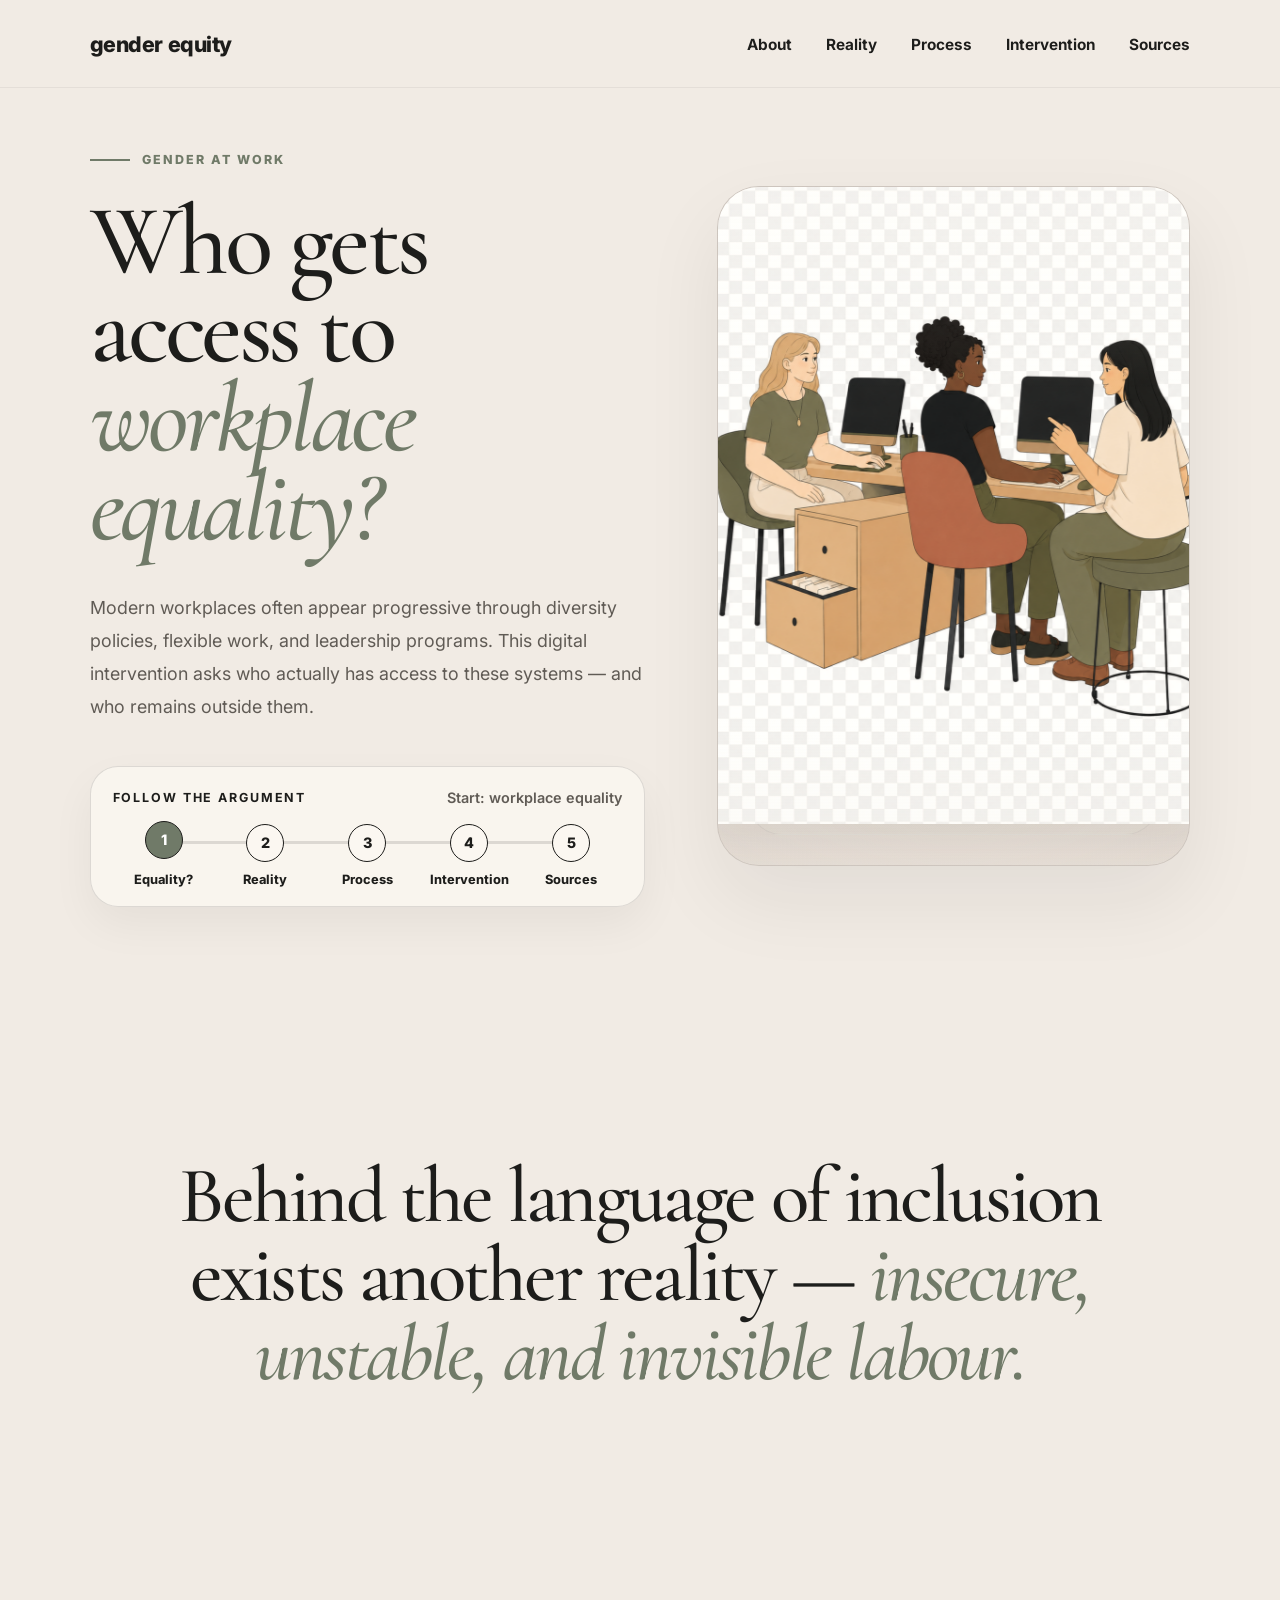
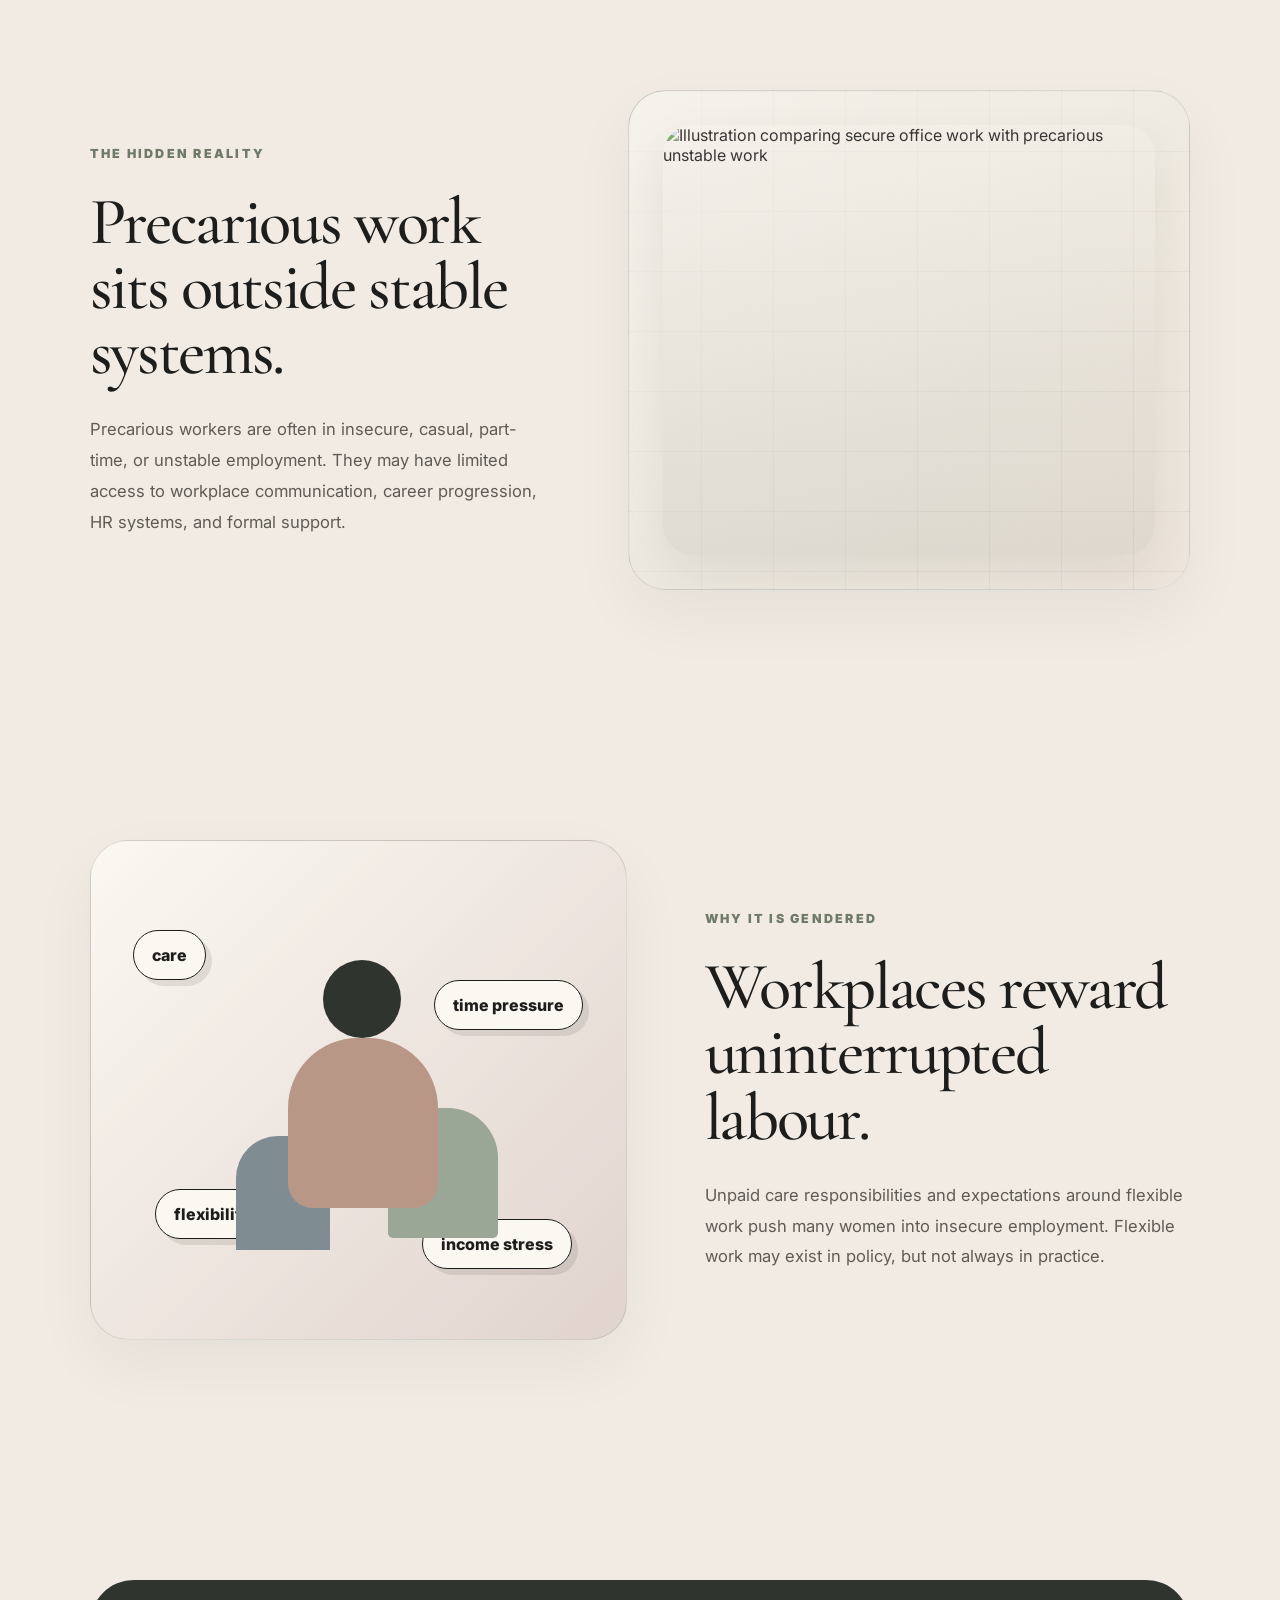
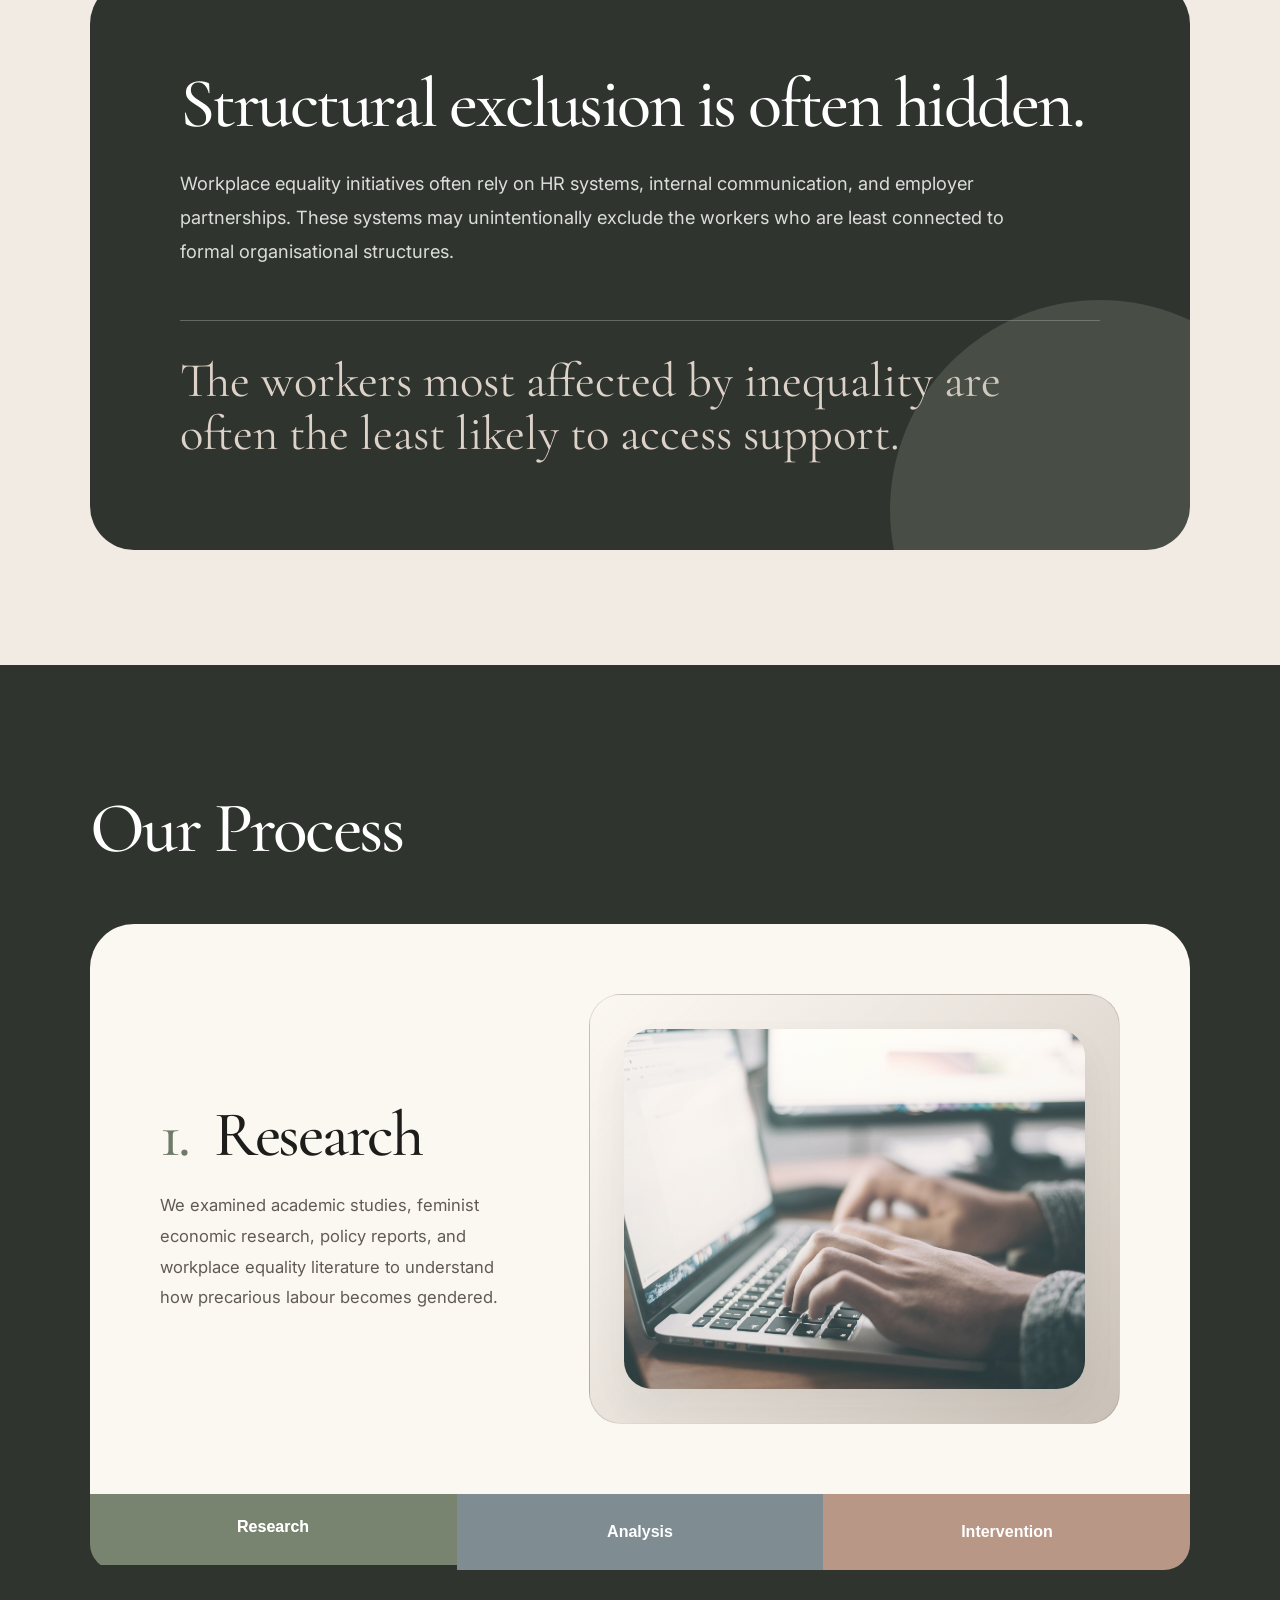
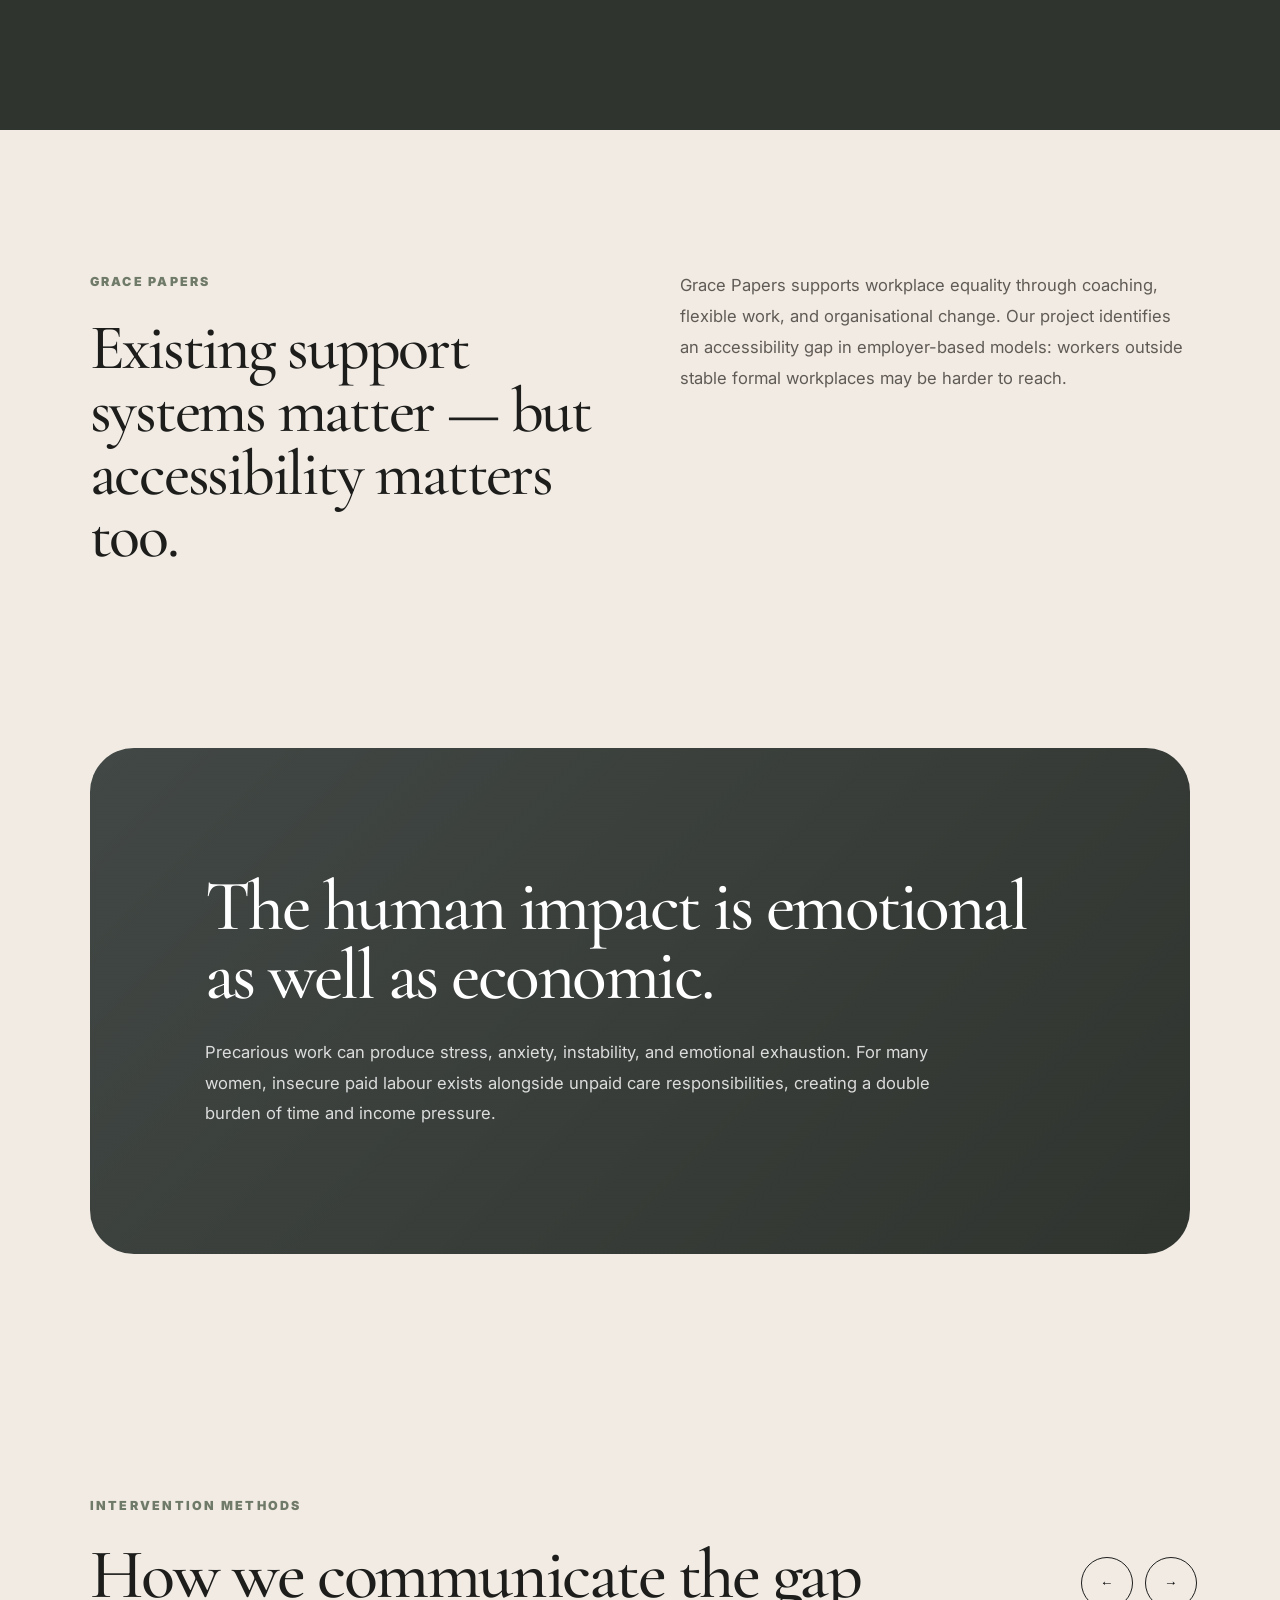
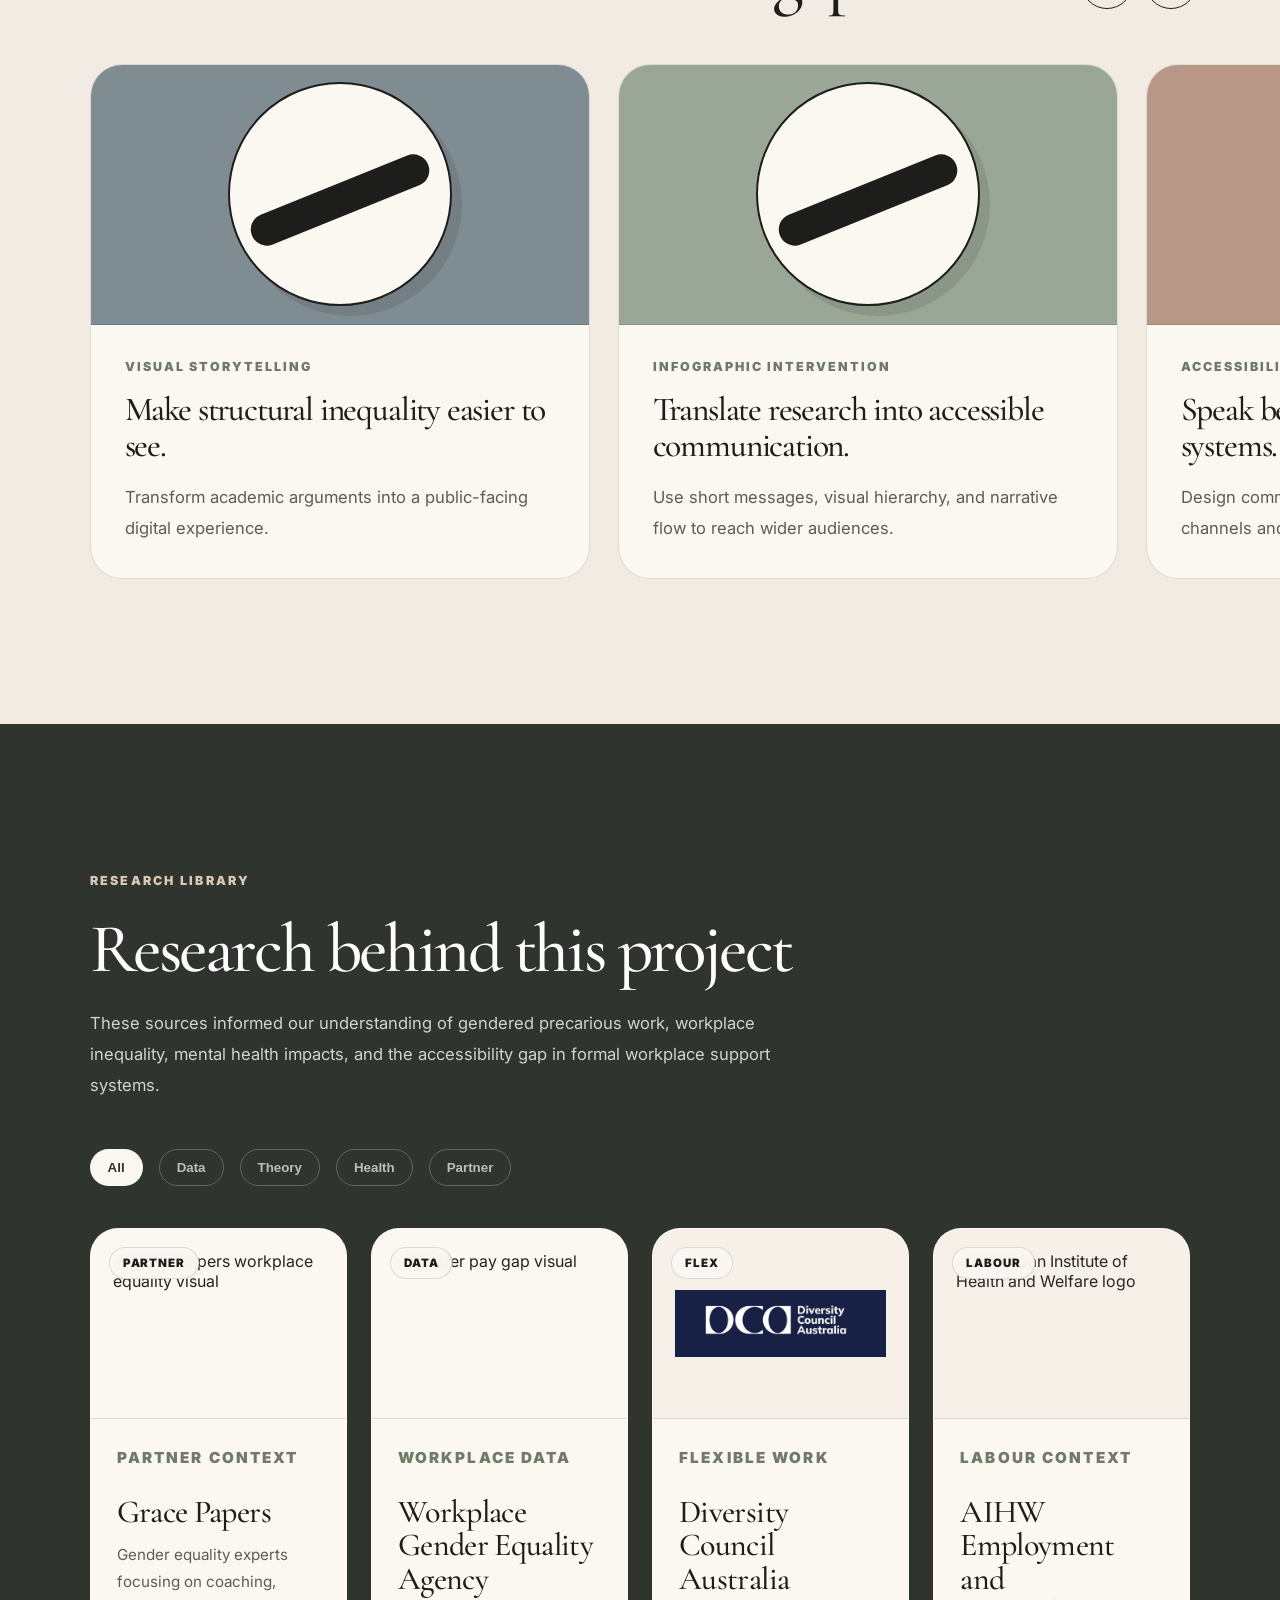
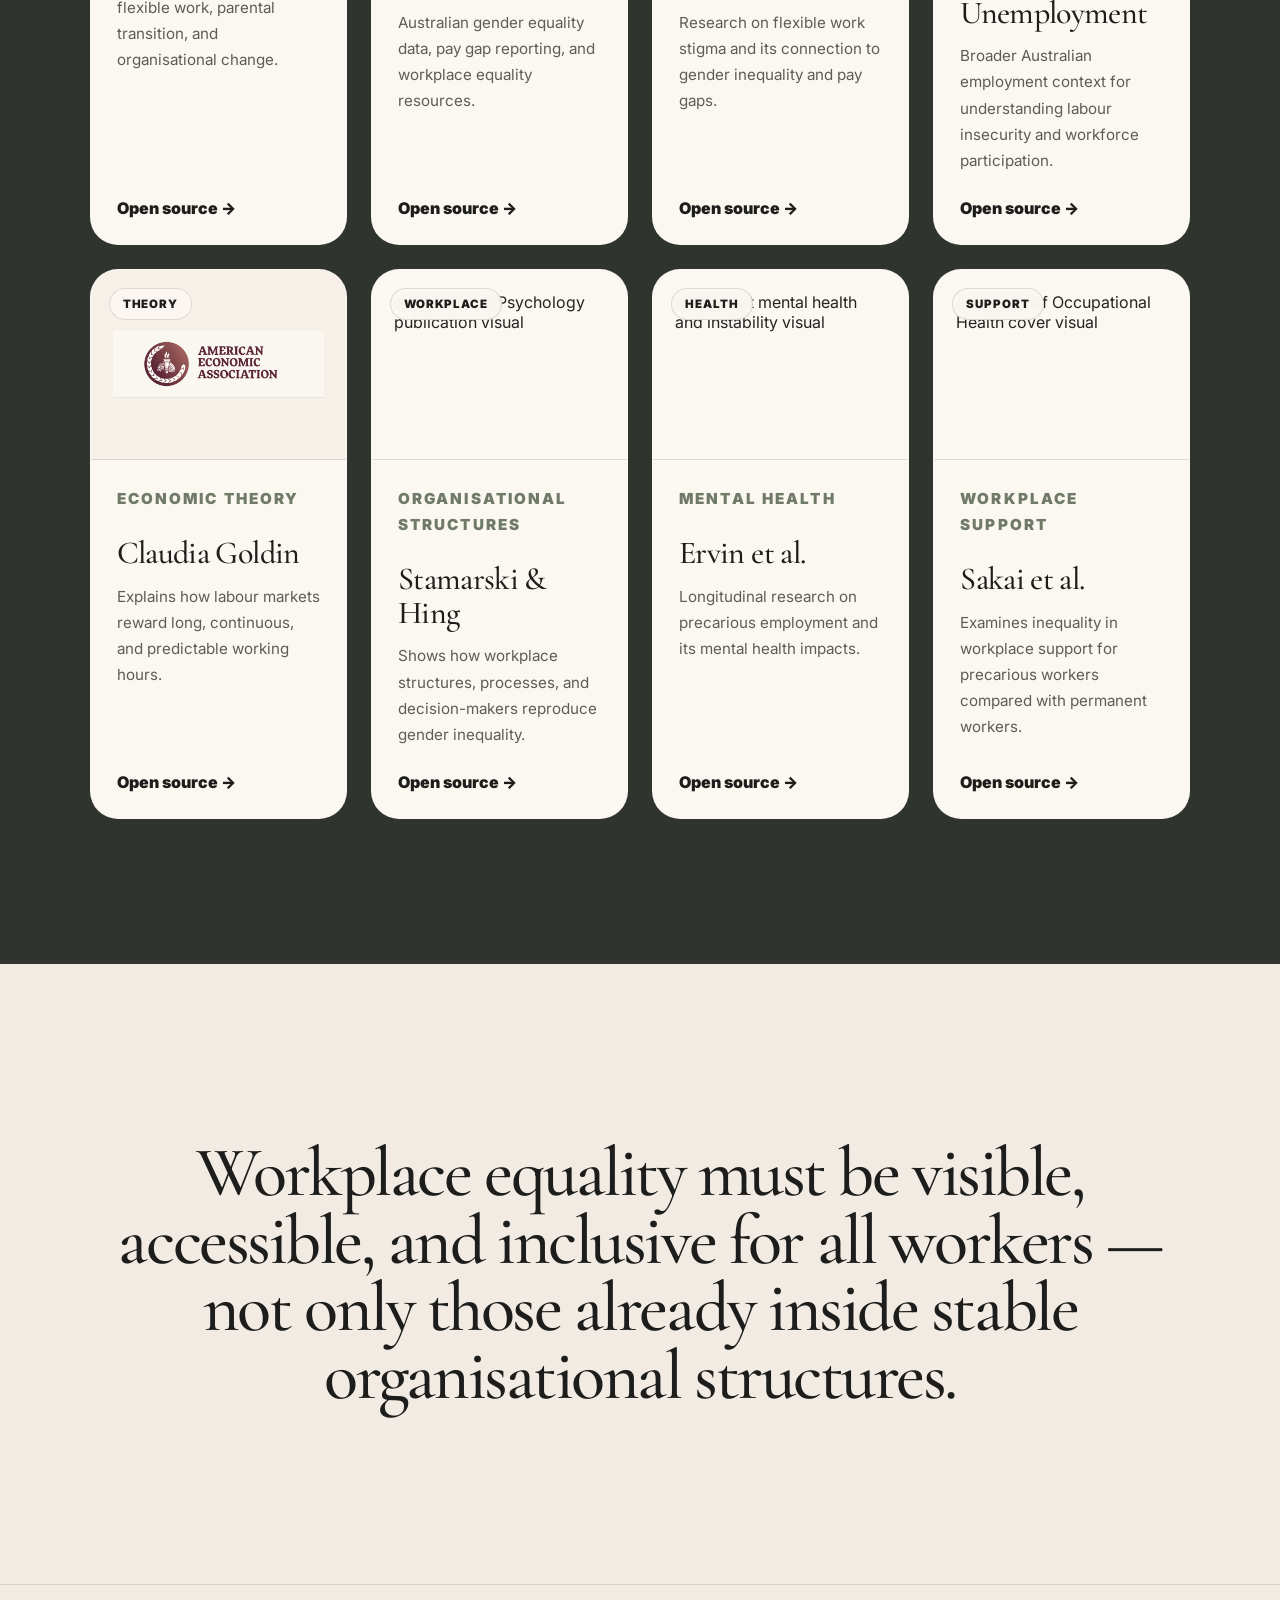
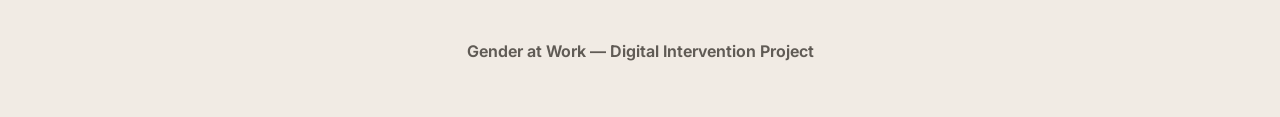
==== commit 1ff633ff: "Update index.html" ====
--- a/index.html
+++ b/index.html
@@ -1688,6 +1688,82 @@
       }
     }
 
+  
+    /* FINAL HERO TRANSPARENT IMAGE FIT */
+
+    .hero-art{
+      min-height:680px !important;
+      position:relative !important;
+      overflow:hidden !important;
+      border-radius:42px !important;
+      background:
+        radial-gradient(circle at 50% 52%, rgba(251,247,241,.98), rgba(232,222,213,.72) 62%, rgba(211,196,185,.34) 100%) !important;
+      border:1px solid var(--line) !important;
+      box-shadow:0 34px 80px rgba(29,29,27,.07) !important;
+      isolation:isolate !important;
+    }
+
+    .hero-soft-panel{
+      position:absolute;
+      inset:30px;
+      border-radius:34px;
+      background:
+        linear-gradient(180deg, rgba(251,247,241,.70), rgba(241,235,228,.16)),
+        radial-gradient(circle at 50% 76%, rgba(154,167,150,.12), transparent 44%) !important;
+      border:1px solid rgba(29,29,27,.055);
+      z-index:1;
+    }
+
+    .office-grid,
+    .ribbon,
+    .note,
+    .bubble-stack{
+      display:none !important;
+    }
+
+    .hero-image-wrap{
+      position:absolute !important;
+      left:50% !important;
+      bottom:6% !important;
+      width:112% !important;
+      max-width:900px !important;
+      z-index:4 !important;
+      transform:translateX(-50%) !important;
+      animation:heroImageRise .85s cubic-bezier(.16,1,.3,1) .15s both, assetFloat 6s ease-in-out 1.1s infinite !important;
+      filter:drop-shadow(0 24px 32px rgba(29,29,27,.12)) !important;
+      pointer-events:none;
+    }
+
+    .hero-image-asset{
+      display:block !important;
+      width:100% !important;
+      height:auto !important;
+      object-fit:contain !important;
+      border:0 !important;
+      border-radius:0 !important;
+      opacity:1 !important;
+      background:transparent !important;
+      mix-blend-mode:normal !important;
+      filter:saturate(.88) sepia(.05) contrast(.96) brightness(1.02) !important;
+    }
+
+    @media(max-width:1000px){
+      .hero-art{ min-height:580px !important; }
+      .hero-image-wrap{
+        width:116% !important;
+        bottom:5% !important;
+      }
+    }
+
+    @media(max-width:720px){
+      .hero-art{ min-height:500px !important; }
+      .hero-soft-panel{ inset:18px; border-radius:28px; }
+      .hero-image-wrap{
+        width:132% !important;
+        bottom:2% !important;
+      }
+    }
+
   </style>
 </head>
 
@@ -1758,7 +1834,7 @@
 
       <div class="hero-image-wrap">
         <img
-          src="office-women-clean.png"
+          src="office-women-transparent.png"
           onerror="this.onerror=null; this.src='office-women.png';"
           alt="Diverse women working together in an office"
           class="hero-image-asset"
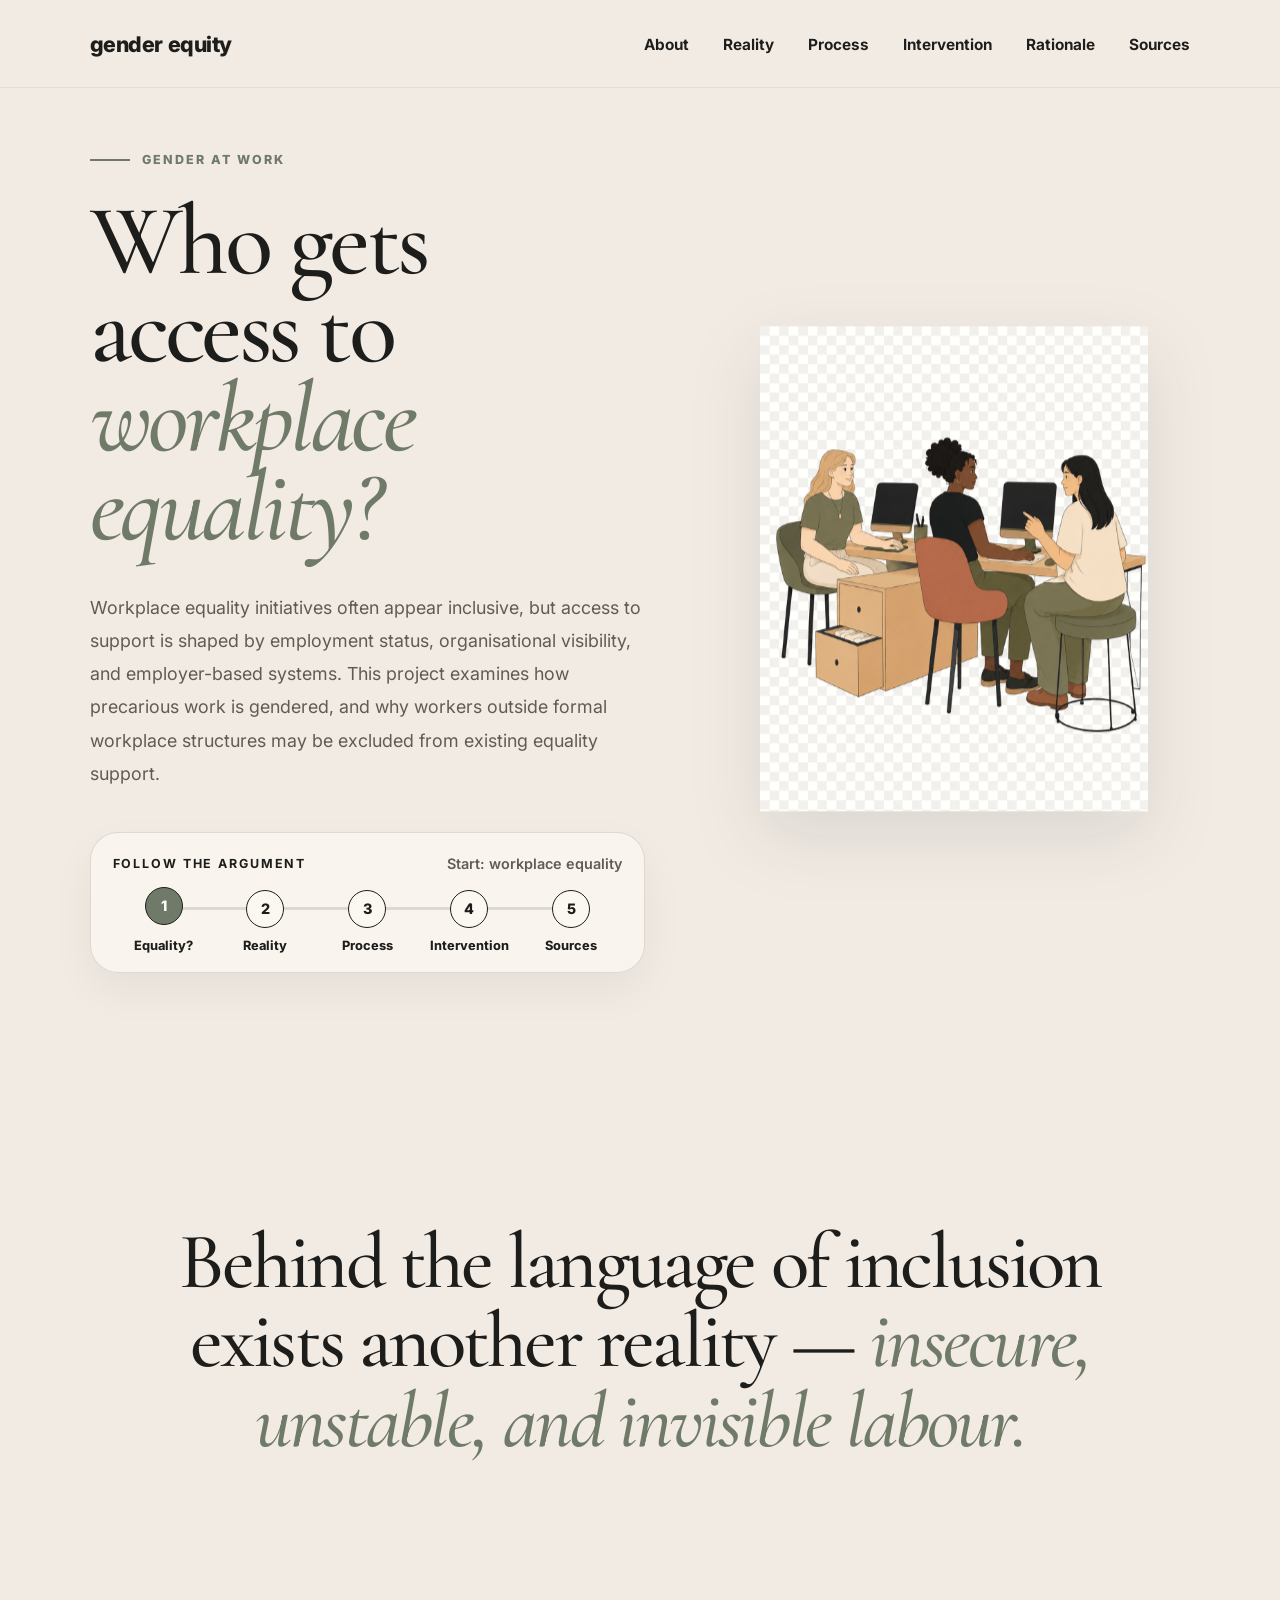
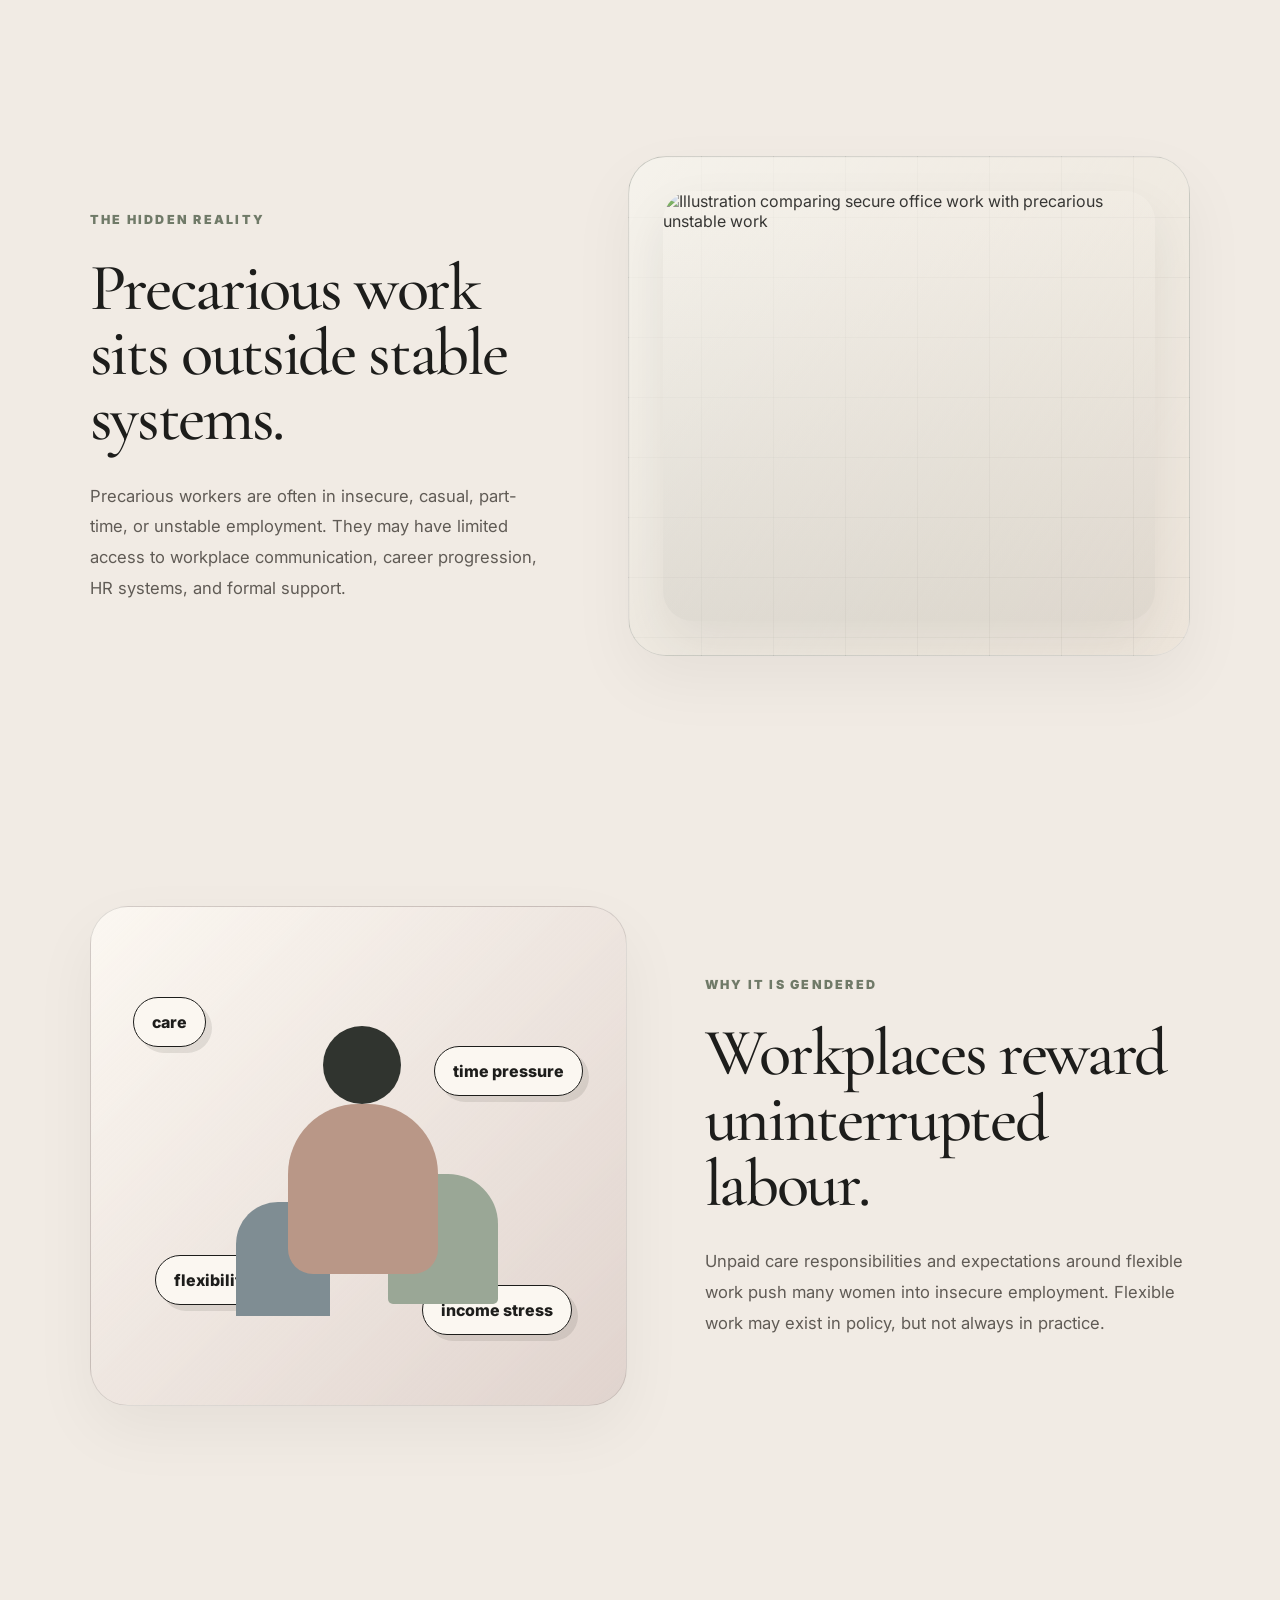
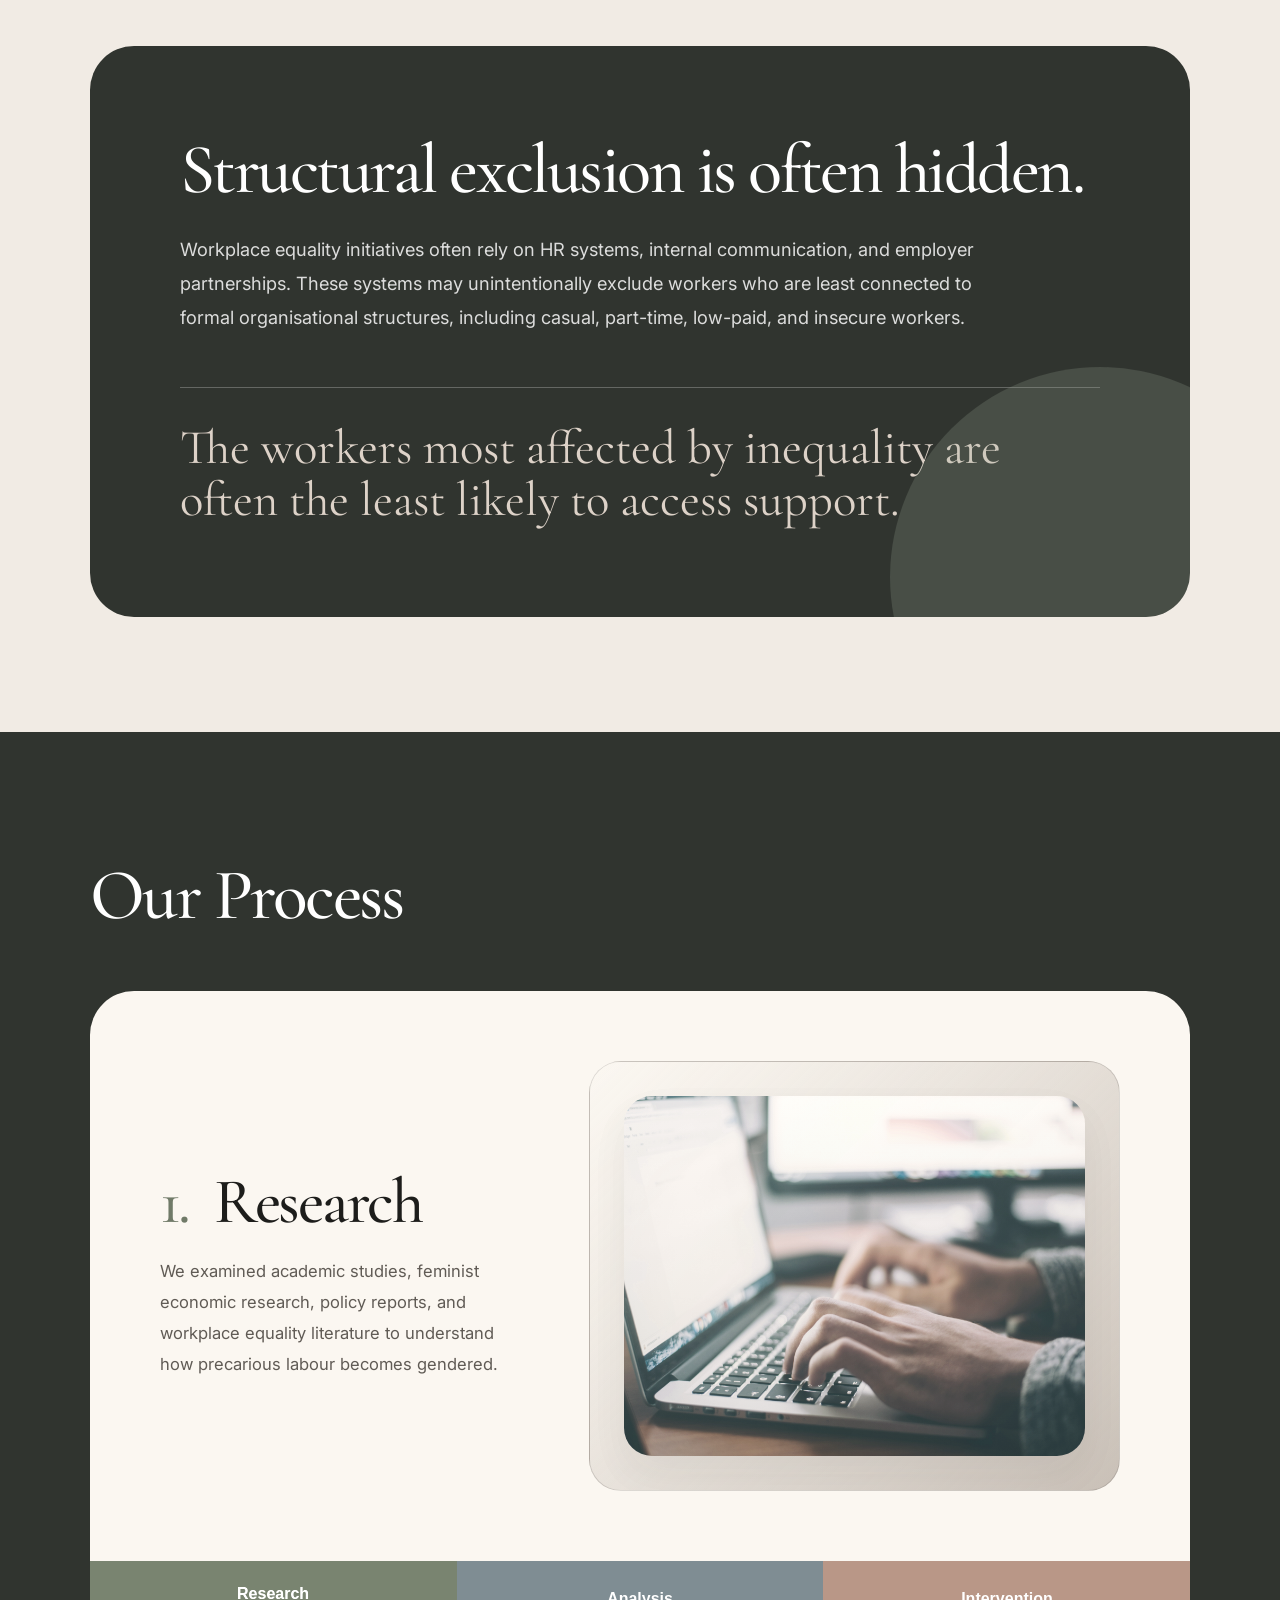
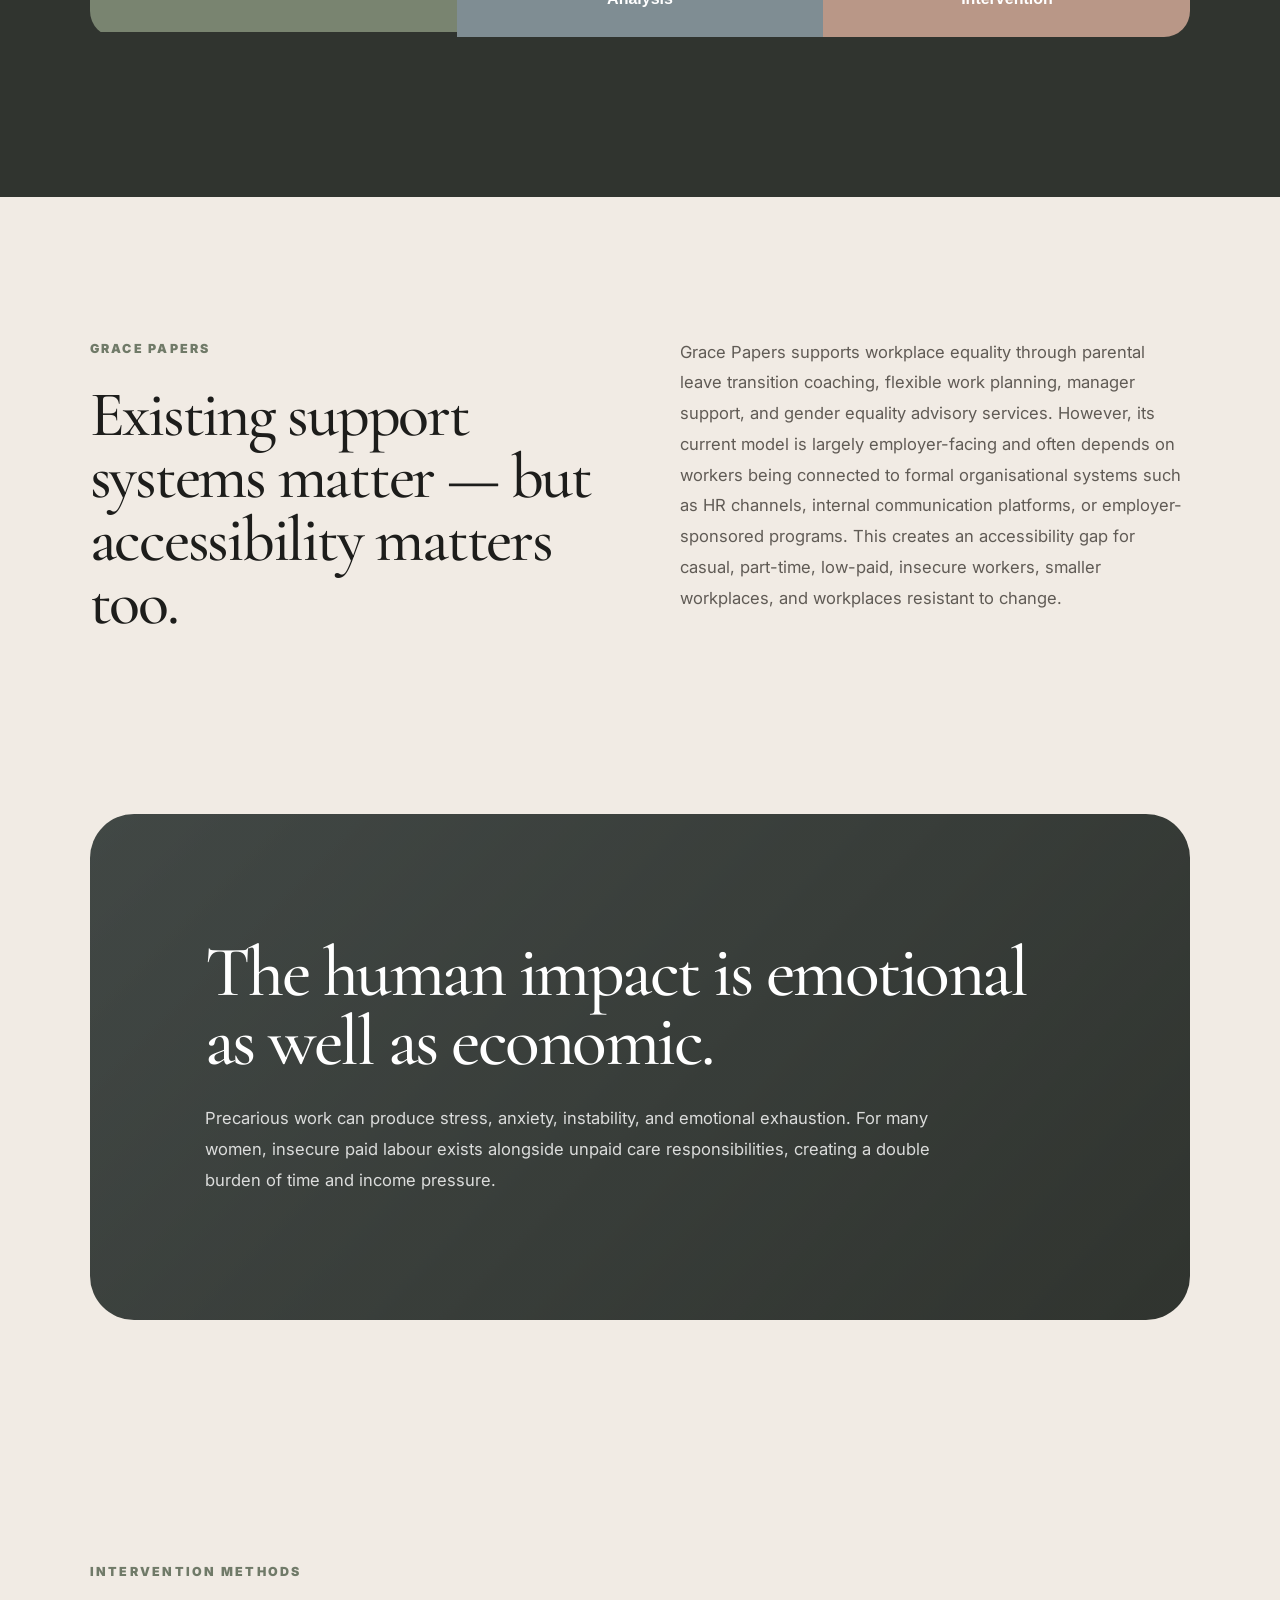
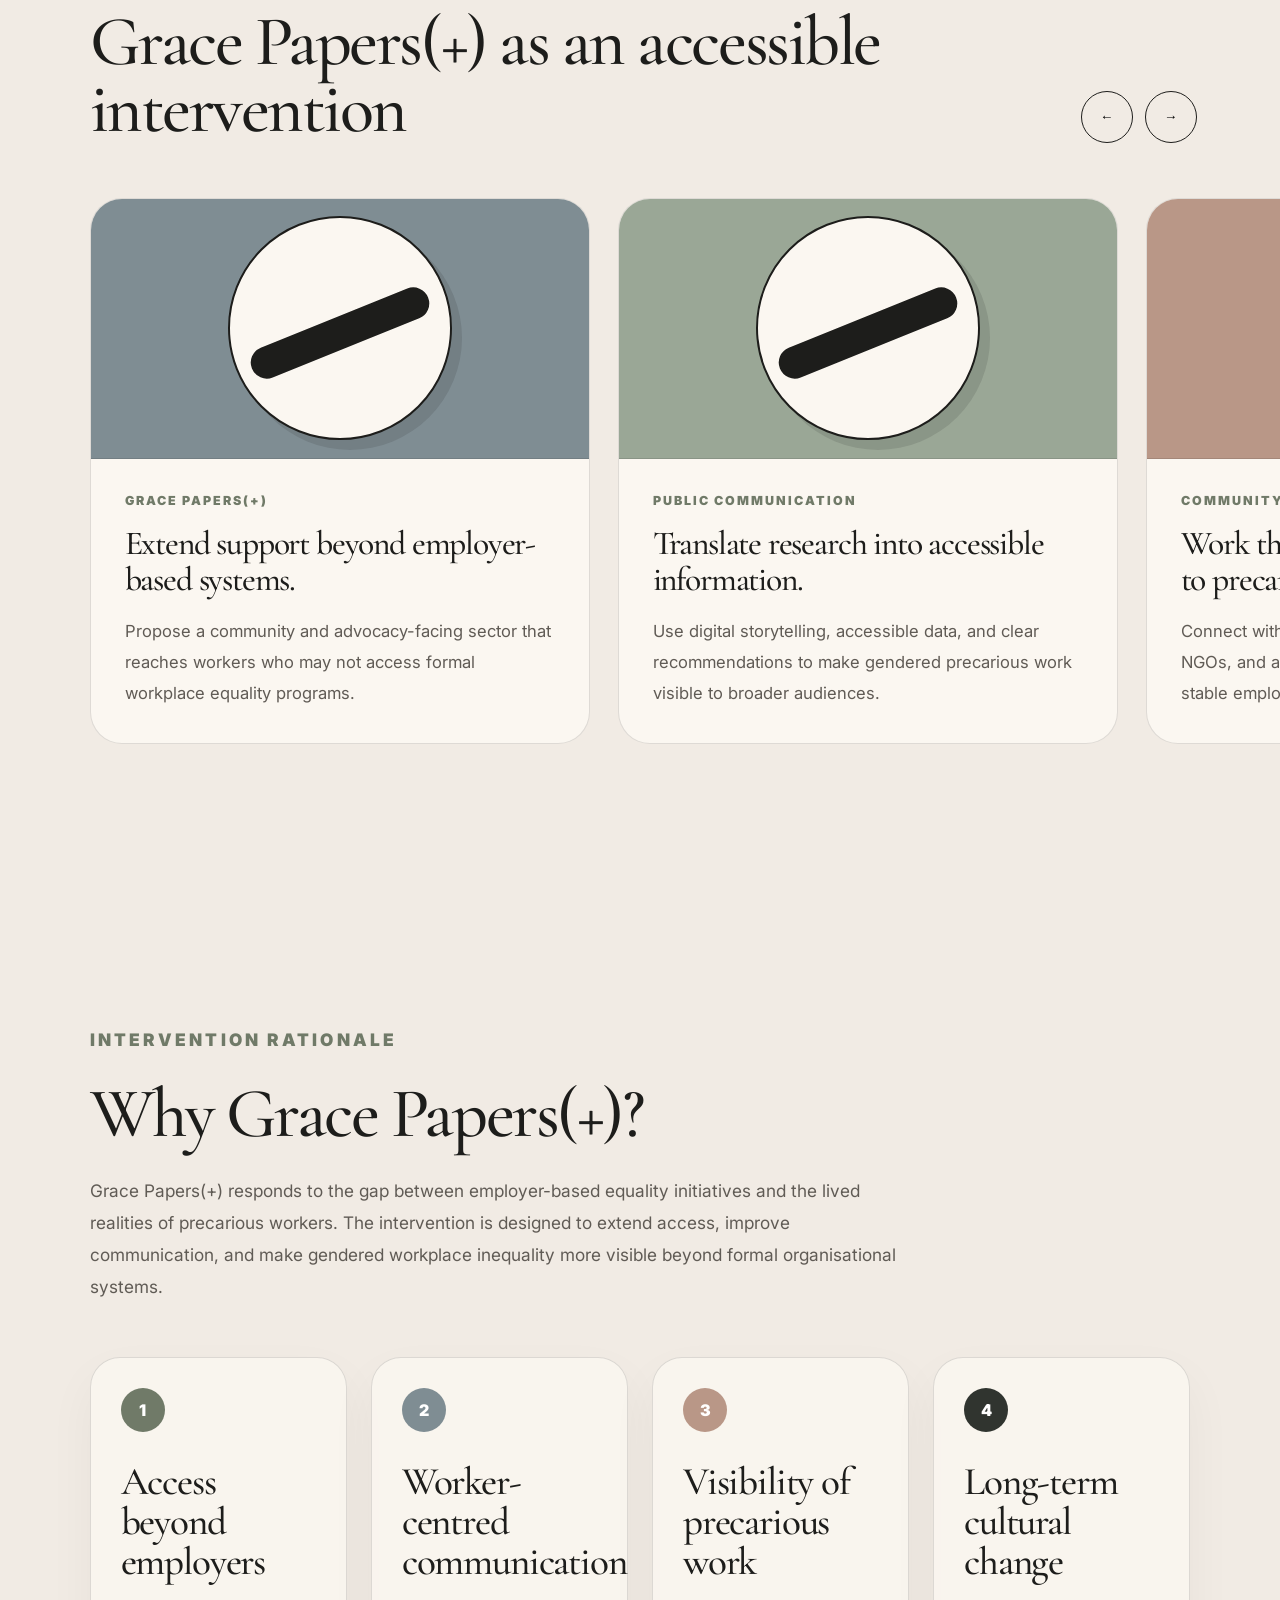
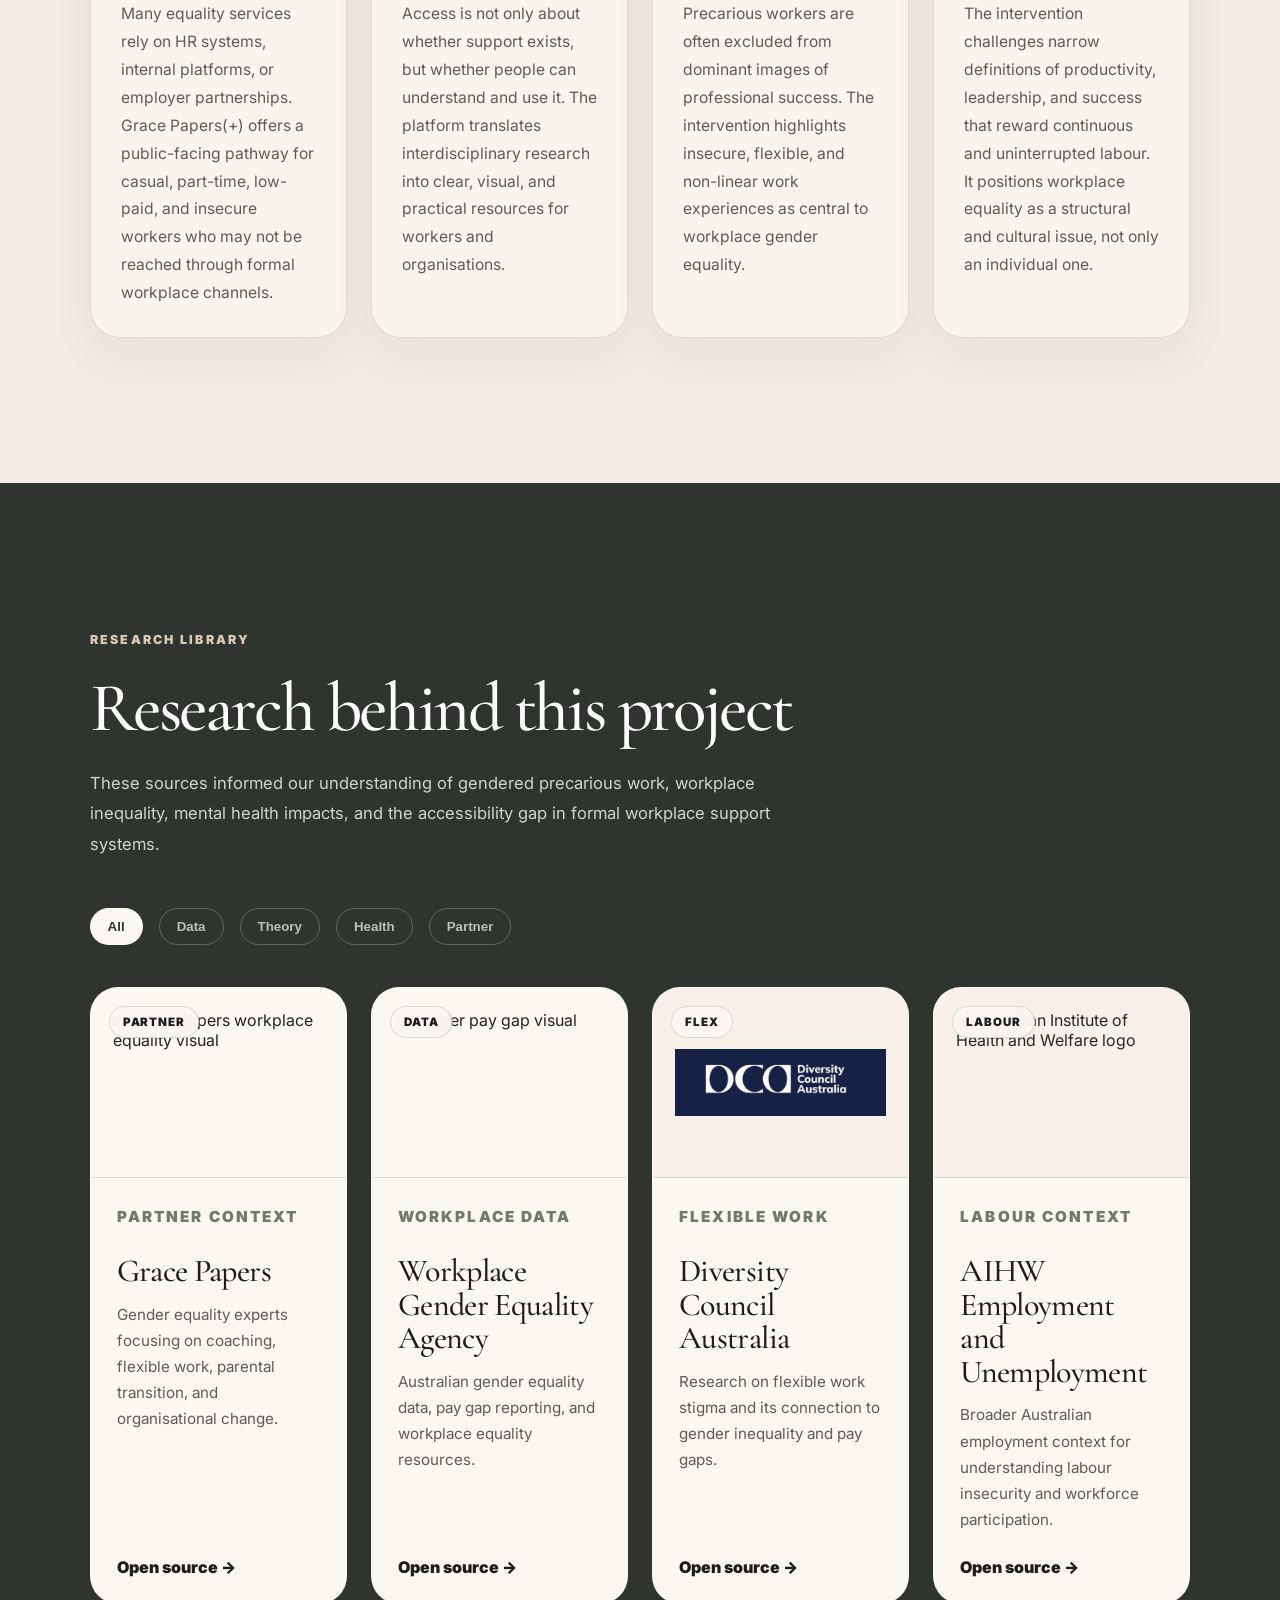
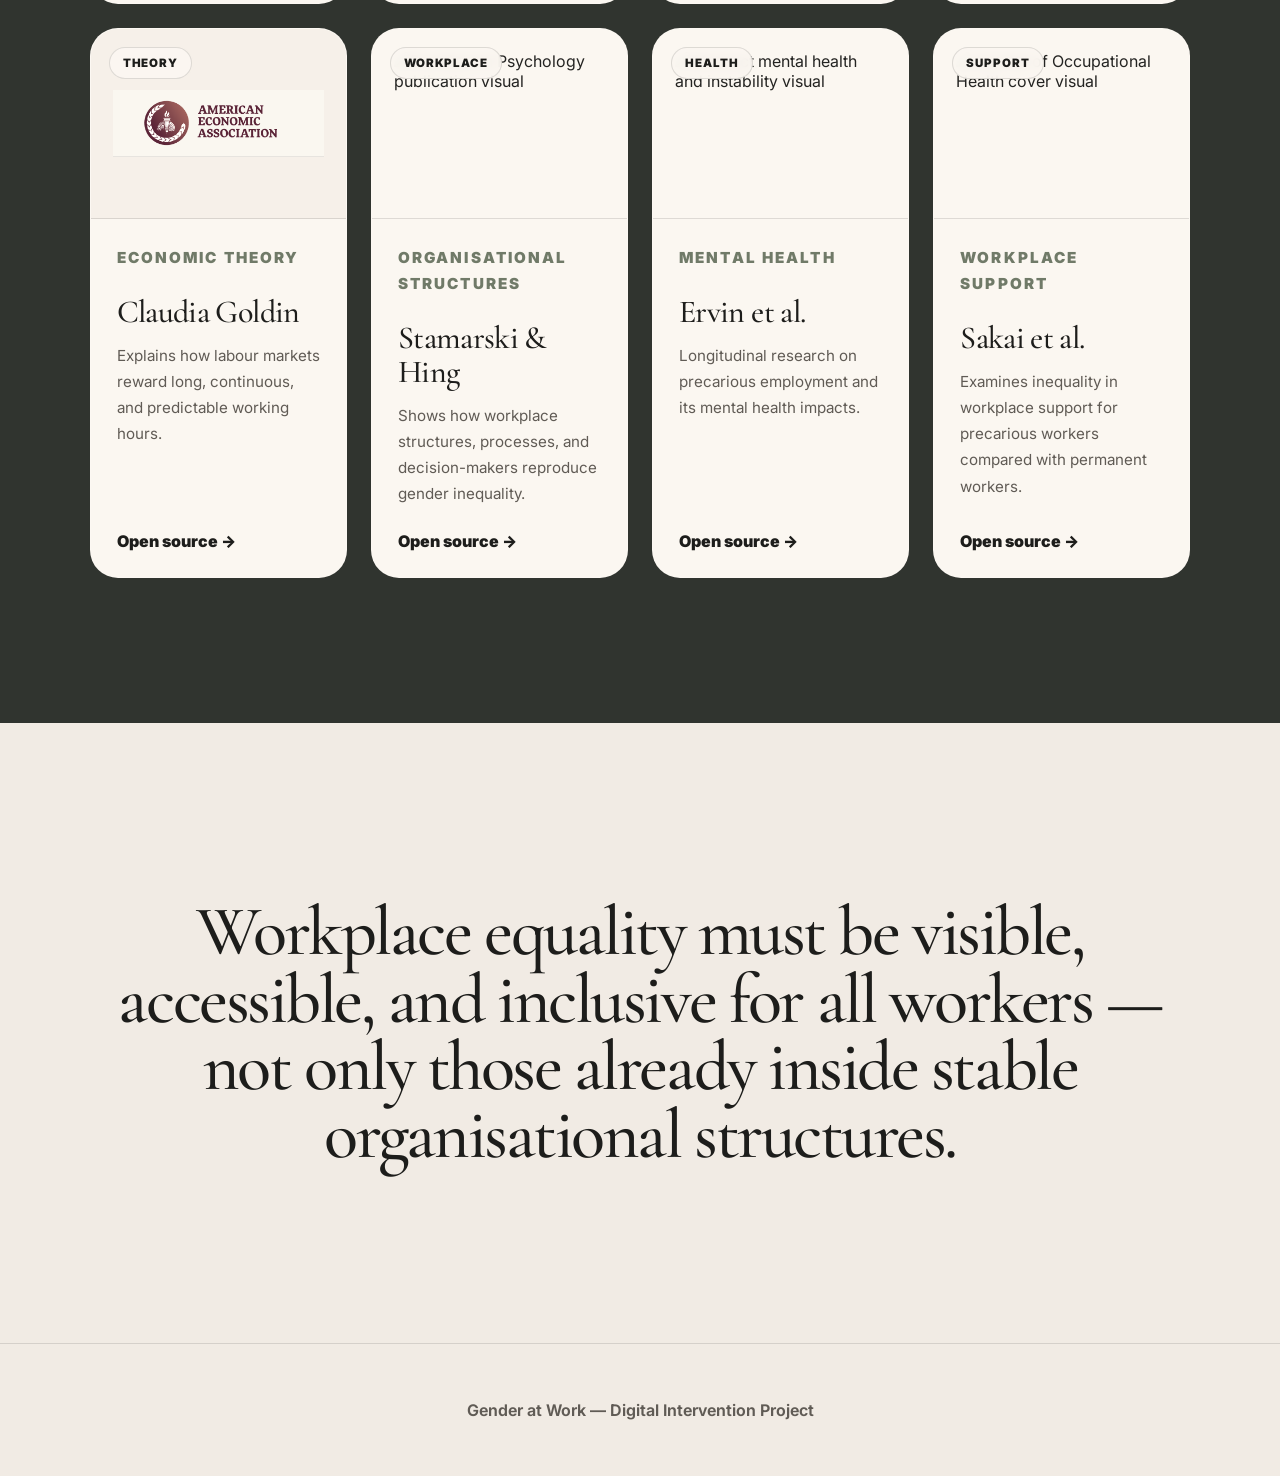
==== commit 0c603237: "Update index.html" ====
--- a/index.html
+++ b/index.html
@@ -1764,6 +1764,206 @@
       }
     }
 
+  
+    /* INTERVENTION RATIONALE */
+
+    .rationale{
+      padding:135px 7% 145px;
+      background:var(--bg);
+      position:relative;
+    }
+
+    .rationale-header{
+      max-width:980px;
+      margin-bottom:54px;
+    }
+
+    .rationale-header h2{
+      font-size:clamp(3.4rem, 5.5vw, 6.2rem);
+      line-height:.96;
+      margin-bottom:28px;
+    }
+
+    .rationale-header p{
+      max-width:820px;
+      font-size:1.08rem;
+    }
+
+    .rationale-grid{
+      display:grid;
+      grid-template-columns:repeat(4, minmax(0, 1fr));
+      gap:24px;
+    }
+
+    .rationale-card{
+      min-height:330px;
+      background:rgba(251,247,241,.82);
+      border:1px solid var(--line);
+      border-radius:30px;
+      padding:30px;
+      display:flex;
+      flex-direction:column;
+      justify-content:space-between;
+      box-shadow:0 20px 50px rgba(29,29,27,.045);
+      transition:transform .35s ease, box-shadow .35s ease;
+    }
+
+    .rationale-card:hover{
+      transform:translateY(-8px);
+      box-shadow:0 26px 62px rgba(29,29,27,.08);
+    }
+
+    .rationale-number{
+      width:44px;
+      height:44px;
+      border-radius:50%;
+      display:flex;
+      align-items:center;
+      justify-content:center;
+      background:var(--sage-dark);
+      color:white;
+      font-weight:900;
+      margin-bottom:30px;
+    }
+
+    .rationale-card h3{
+      font-family:"Cormorant Garamond", serif;
+      font-size:2.45rem;
+      line-height:1.02;
+      letter-spacing:-.03em;
+      margin-bottom:18px;
+    }
+
+    .rationale-card p{
+      font-size:.98rem;
+      line-height:1.78;
+    }
+
+    .rationale-card:nth-child(2) .rationale-number{
+      background:var(--slate);
+    }
+
+    .rationale-card:nth-child(3) .rationale-number{
+      background:var(--clay);
+    }
+
+    .rationale-card:nth-child(4) .rationale-number{
+      background:var(--charcoal);
+    }
+
+    @media(max-width:1100px){
+      .rationale-grid{
+        grid-template-columns:repeat(2, minmax(0, 1fr));
+      }
+    }
+
+    @media(max-width:720px){
+      .rationale{
+        padding:95px 5% 105px;
+      }
+
+      .rationale-grid{
+        grid-template-columns:1fr;
+      }
+
+      .rationale-card{
+        min-height:auto;
+      }
+    }
+
+  
+    /* FINAL HERO ILLUSTRATION: SMALLER, NO EXTRA FRAMES */
+
+    .hero-art{
+      min-height:650px !important;
+      position:relative !important;
+      overflow:visible !important;
+      border-radius:0 !important;
+      background:transparent !important;
+      border:0 !important;
+      box-shadow:none !important;
+      isolation:auto !important;
+    }
+
+    .hero-soft-panel,
+    .office-grid,
+    .ribbon,
+    .note,
+    .bubble-stack,
+    .hero-art::after{
+      display:none !important;
+      content:none !important;
+    }
+
+    .hero-image-wrap{
+      position:absolute !important;
+      left:50% !important;
+      top:50% !important;
+      bottom:auto !important;
+      width:82% !important;
+      max-width:660px !important;
+      z-index:4 !important;
+      transform:translate(-50%, -48%) !important;
+      animation:heroImageRise .85s cubic-bezier(.16,1,.3,1) .15s both, assetFloatSoft 6s ease-in-out 1.1s infinite !important;
+      filter:drop-shadow(0 24px 34px rgba(29,29,27,.10)) !important;
+      pointer-events:none;
+    }
+
+    .hero-image-asset{
+      display:block !important;
+      width:100% !important;
+      height:auto !important;
+      object-fit:contain !important;
+      border:0 !important;
+      border-radius:0 !important;
+      opacity:1 !important;
+      background:transparent !important;
+      mix-blend-mode:normal !important;
+      filter:saturate(.86) sepia(.05) contrast(.96) brightness(1.02) !important;
+    }
+
+    @keyframes heroImageRise{
+      0%{
+        opacity:0;
+        transform:translate(-50%, -42%);
+      }
+      100%{
+        opacity:1;
+        transform:translate(-50%, -48%);
+      }
+    }
+
+    @keyframes assetFloatSoft{
+      0%,100%{
+        transform:translate(-50%, -48%) translateY(0);
+      }
+      50%{
+        transform:translate(-50%, -48%) translateY(-8px);
+      }
+    }
+
+    @media(max-width:1000px){
+      .hero-art{
+        min-height:560px !important;
+      }
+
+      .hero-image-wrap{
+        width:86% !important;
+        max-width:620px !important;
+      }
+    }
+
+    @media(max-width:720px){
+      .hero-art{
+        min-height:420px !important;
+      }
+
+      .hero-image-wrap{
+        width:96% !important;
+        max-width:520px !important;
+      }
+    }
+
   </style>
 </head>
 
@@ -1777,6 +1977,7 @@
       <li><a href="#reality">Reality</a></li>
       <li><a href="#process">Process</a></li>
       <li><a href="#intervention">Intervention</a></li>
+      <li><a href="#rationale">Rationale</a></li>
       <li><a href="#sources">Sources</a></li>
     </ul>
   </nav>
@@ -1789,7 +1990,7 @@
         <span>workplace equality?</span>
       </h1>
       <p class="hero-description">
-        Modern workplaces often appear progressive through diversity policies, flexible work, and leadership programs. This digital intervention asks who actually has access to these systems — and who remains outside them.
+        Workplace equality initiatives often appear inclusive, but access to support is shaped by employment status, organisational visibility, and employer-based systems. This project examines how precarious work is gendered, and why workers outside formal workplace structures may be excluded from existing equality support.
       </p>
 
       <div class="journey-progress">
@@ -1830,8 +2031,6 @@
     </div>
 
     <div class="hero-art fade-up">
-      <div class="hero-soft-panel"></div>
-
       <div class="hero-image-wrap">
         <img
           src="office-women-transparent.png"
@@ -1888,7 +2087,7 @@
   <section class="exclusion fade-up">
     <h2>Structural exclusion is often hidden.</h2>
     <p>
-      Workplace equality initiatives often rely on HR systems, internal communication, and employer partnerships. These systems may unintentionally exclude the workers who are least connected to formal organisational structures.
+      Workplace equality initiatives often rely on HR systems, internal communication, and employer partnerships. These systems may unintentionally exclude workers who are least connected to formal organisational structures, including casual, part-time, low-paid, and insecure workers.
     </p>
     <div class="quote-line">
       The workers most affected by inequality are often the least likely to access support.
@@ -1916,7 +2115,7 @@
       <div class="stage-copy" id="stage-3">
         <h3><span>3.</span> Intervention</h3>
         <p>
-          We designed a communication-focused intervention using digital storytelling and infographic logic to make the issue more visible and accessible.
+          We propose Grace Papers(+), a community and advocacy-facing sector that extends support beyond employer-based consultancy. It uses accessible digital communication to reach workers, community organisations, trade unions, NGOs, and workplaces that may sit outside traditional consultancy pathways.
         </p>
       </div>
 
@@ -1948,7 +2147,7 @@
 
     <div>
       <p>
-        Grace Papers supports workplace equality through coaching, flexible work, and organisational change. Our project identifies an accessibility gap in employer-based models: workers outside stable formal workplaces may be harder to reach.
+        Grace Papers supports workplace equality through parental leave transition coaching, flexible work planning, manager support, and gender equality advisory services. However, its current model is largely employer-facing and often depends on workers being connected to formal organisational systems such as HR channels, internal communication platforms, or employer-sponsored programs. This creates an accessibility gap for casual, part-time, low-paid, insecure workers, smaller workplaces, and workplaces resistant to change.
       </p>
     </div>
   </section>
@@ -1964,7 +2163,7 @@
     <div class="methods-head">
       <div>
         <p class="section-tag">Intervention methods</p>
-        <h2>How we communicate the gap</h2>
+        <h2>Grace Papers(+) as an accessible intervention</h2>
       </div>
 
       <div class="slider-controls">
@@ -1977,27 +2176,27 @@
       <article class="method-card">
         <div class="method-visual"></div>
         <div class="method-content">
-          <span>Visual storytelling</span>
-          <h3>Make structural inequality easier to see.</h3>
-          <p>Transform academic arguments into a public-facing digital experience.</p>
+          <span>Grace Papers(+)</span>
+          <h3>Extend support beyond employer-based systems.</h3>
+          <p>Propose a community and advocacy-facing sector that reaches workers who may not access formal workplace equality programs.</p>
         </div>
       </article>
 
       <article class="method-card">
         <div class="method-visual sage"></div>
         <div class="method-content">
-          <span>Infographic intervention</span>
-          <h3>Translate research into accessible communication.</h3>
-          <p>Use short messages, visual hierarchy, and narrative flow to reach wider audiences.</p>
+          <span>Public communication</span>
+          <h3>Translate research into accessible information.</h3>
+          <p>Use digital storytelling, accessible data, and clear recommendations to make gendered precarious work visible to broader audiences.</p>
         </div>
       </article>
 
       <article class="method-card">
         <div class="method-visual clay"></div>
         <div class="method-content">
-          <span>Accessibility</span>
-          <h3>Speak beyond formal workplace systems.</h3>
-          <p>Design communication that can be shared outside HR channels and employer networks.</p>
+          <span>Community partnerships</span>
+          <h3>Work through organisations closer to precarious workers.</h3>
+          <p>Connect with community organisations, trade unions, NGOs, and advocacy groups to reach people outside stable employer systems.</p>
         </div>
       </article>
 
@@ -2005,12 +2204,66 @@
         <div class="method-visual rose"></div>
         <div class="method-content">
           <span>Advocacy</span>
-          <h3>Invite public reflection and institutional change.</h3>
-          <p>Position equality as a structural responsibility rather than an individual burden.</p>
+          <h3>Balance consultancy with broader social change.</h3>
+          <p>Position Grace Papers(+) as a way to educate, mobilise, and empower workers while strengthening Grace Papers’ wider impact.</p>
         </div>
       </article>
     </div>
   </section>
+
+
+  <section class="rationale fade-up" id="rationale">
+    <div class="rationale-header">
+      <p class="section-tag">Intervention Rationale</p>
+      <h2>Why Grace Papers(+)?</h2>
+      <p>
+        Grace Papers(+) responds to the gap between employer-based equality initiatives and the lived realities of precarious workers. The intervention is designed to extend access, improve communication, and make gendered workplace inequality more visible beyond formal organisational systems.
+      </p>
+    </div>
+
+    <div class="rationale-grid">
+      <article class="rationale-card">
+        <div>
+          <div class="rationale-number">1</div>
+          <h3>Access beyond employers</h3>
+          <p>
+            Many equality services rely on HR systems, internal platforms, or employer partnerships. Grace Papers(+) offers a public-facing pathway for casual, part-time, low-paid, and insecure workers who may not be reached through formal workplace channels.
+          </p>
+        </div>
+      </article>
+
+      <article class="rationale-card">
+        <div>
+          <div class="rationale-number">2</div>
+          <h3>Worker-centred communication</h3>
+          <p>
+            Access is not only about whether support exists, but whether people can understand and use it. The platform translates interdisciplinary research into clear, visual, and practical resources for workers and organisations.
+          </p>
+        </div>
+      </article>
+
+      <article class="rationale-card">
+        <div>
+          <div class="rationale-number">3</div>
+          <h3>Visibility of precarious work</h3>
+          <p>
+            Precarious workers are often excluded from dominant images of professional success. The intervention highlights insecure, flexible, and non-linear work experiences as central to workplace gender equality.
+          </p>
+        </div>
+      </article>
+
+      <article class="rationale-card">
+        <div>
+          <div class="rationale-number">4</div>
+          <h3>Long-term cultural change</h3>
+          <p>
+            The intervention challenges narrow definitions of productivity, leadership, and success that reward continuous and uninterrupted labour. It positions workplace equality as a structural and cultural issue, not only an individual one.
+          </p>
+        </div>
+      </article>
+    </div>
+  </section>
+
 
   <section class="sources-section" id="sources">
     <div class="sources-header fade-up">
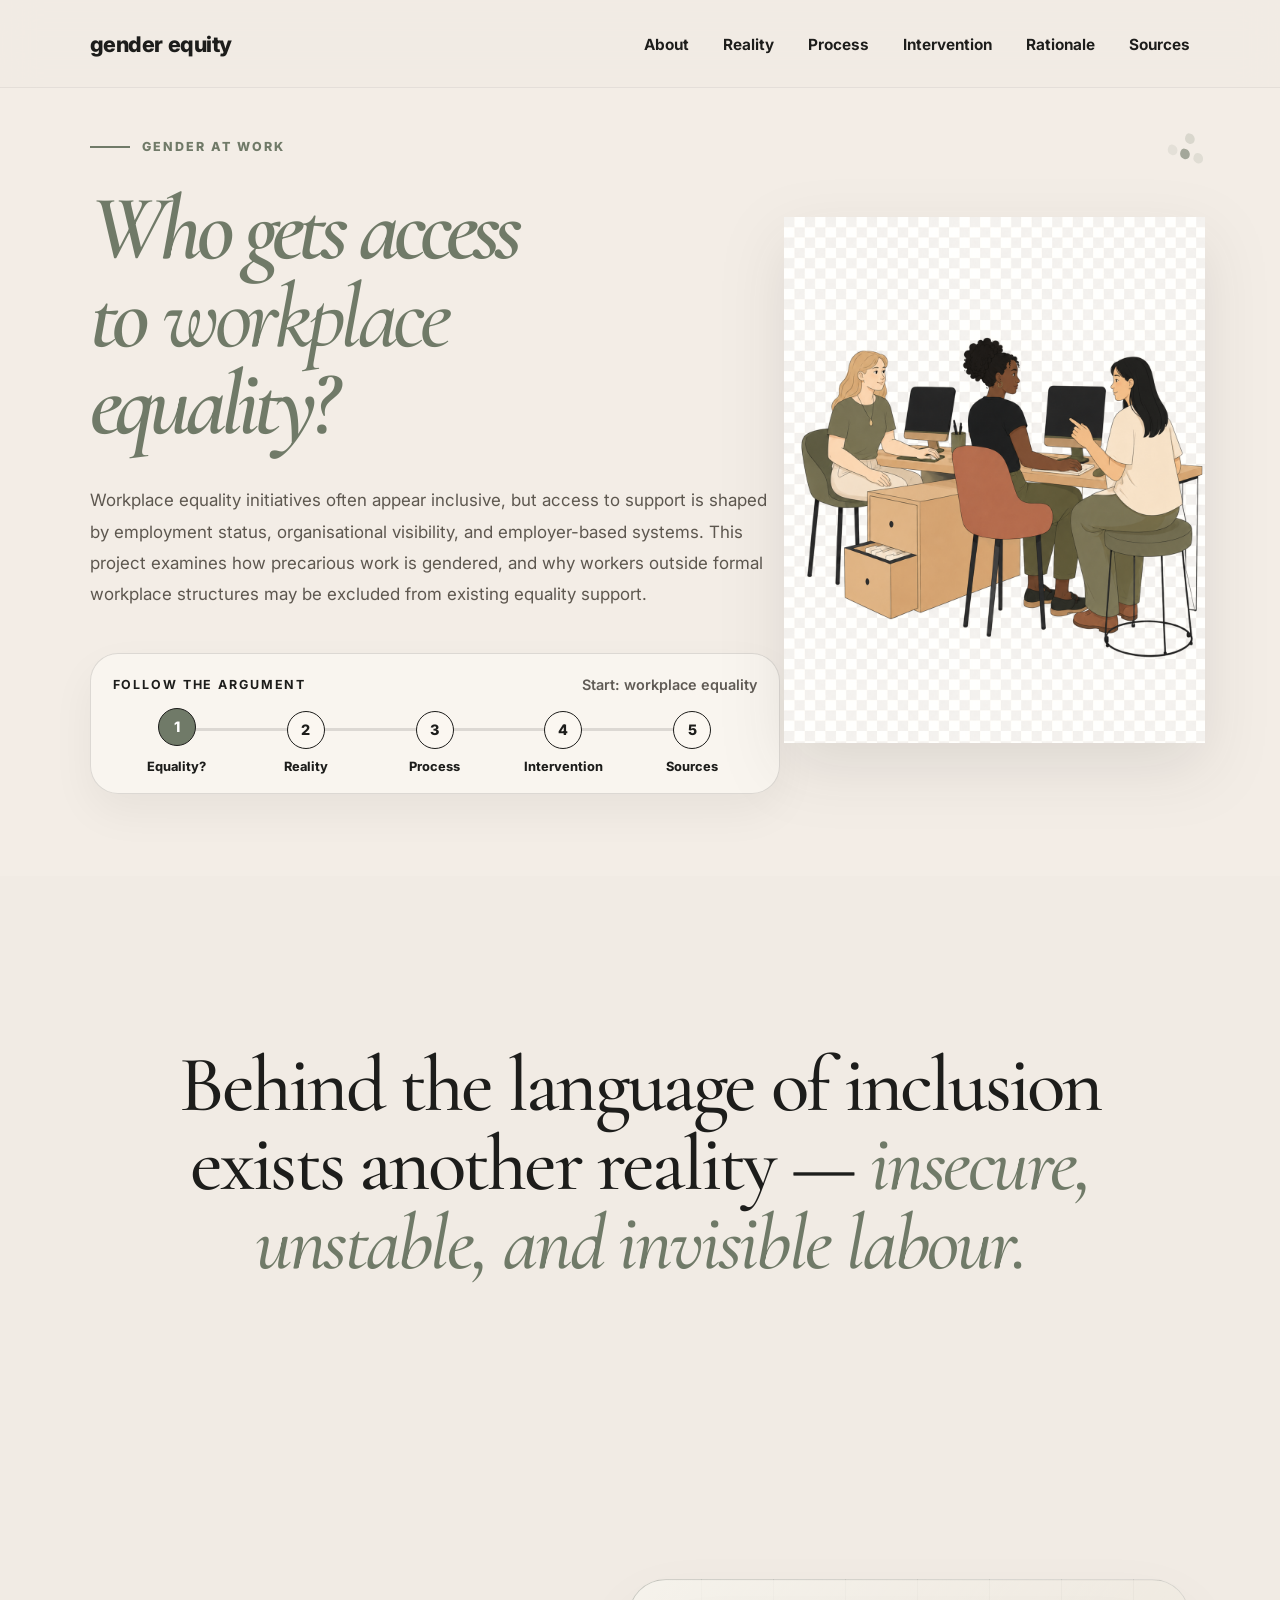
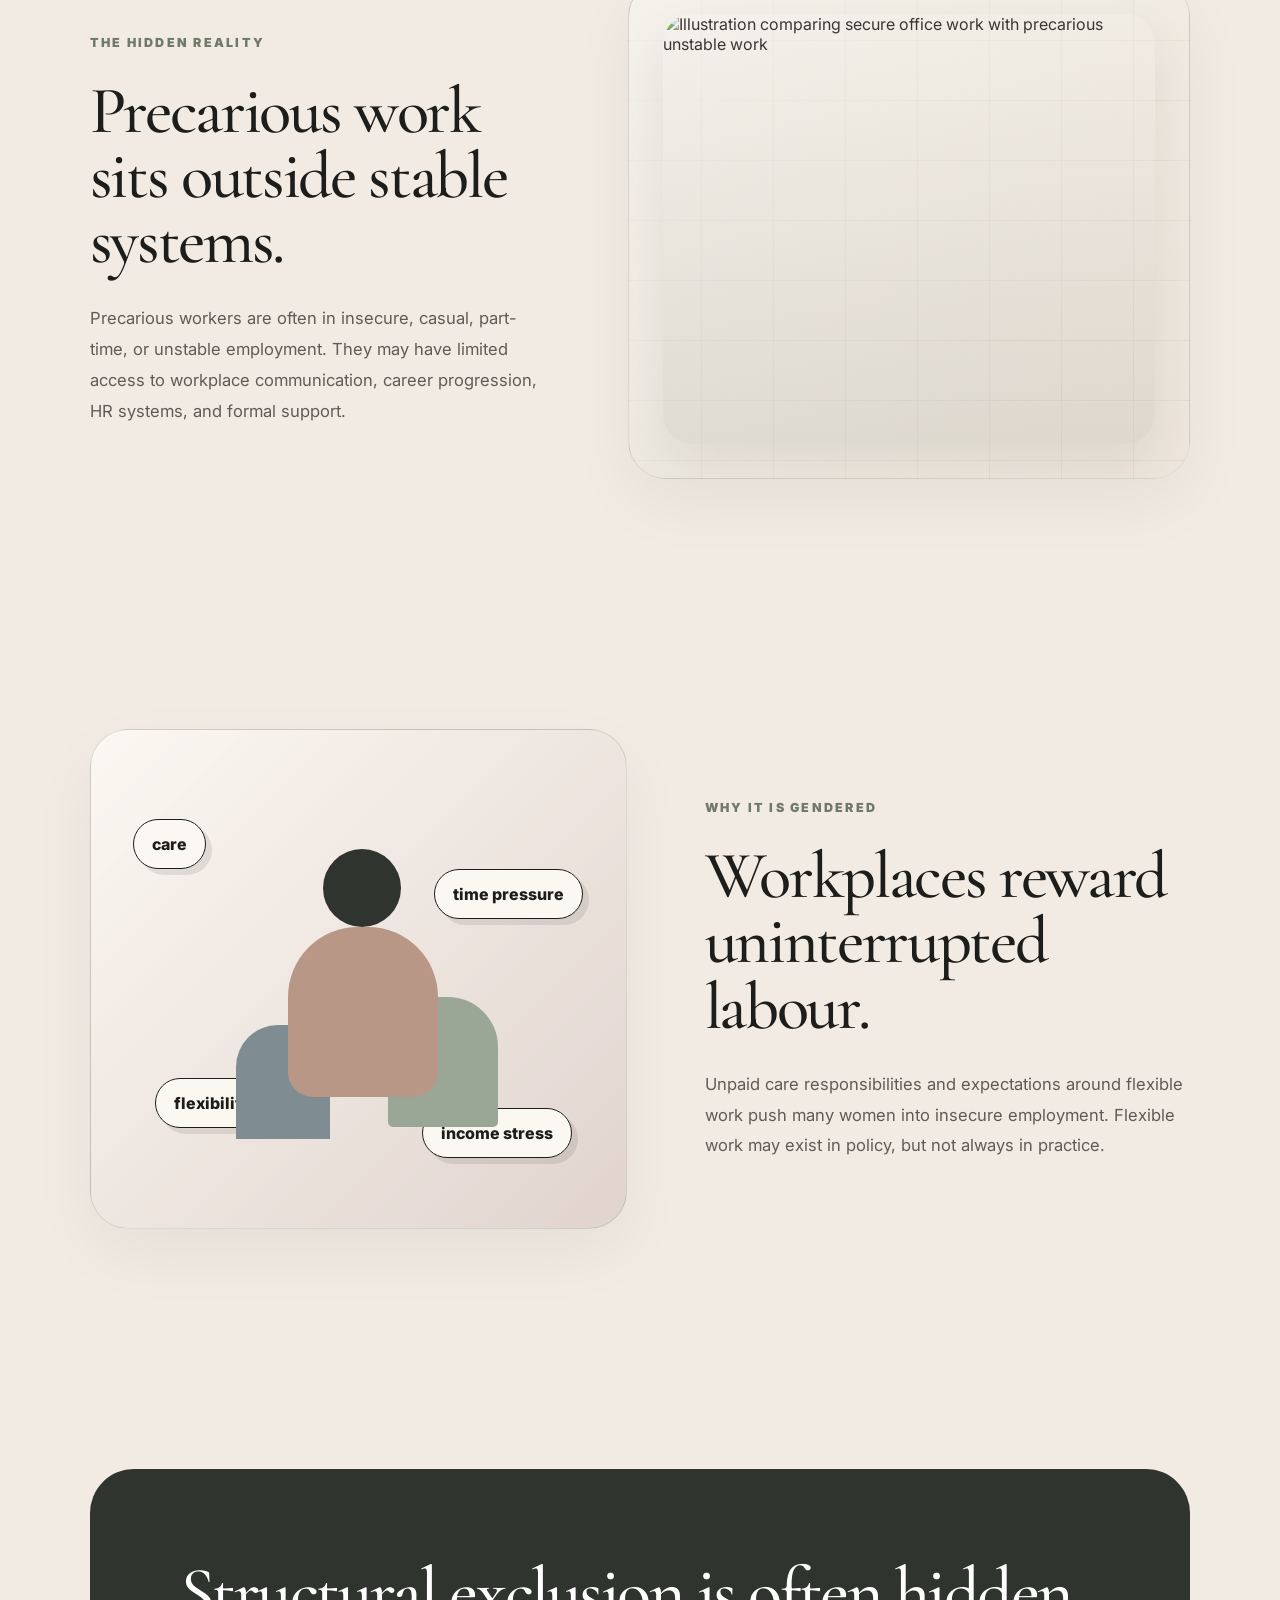
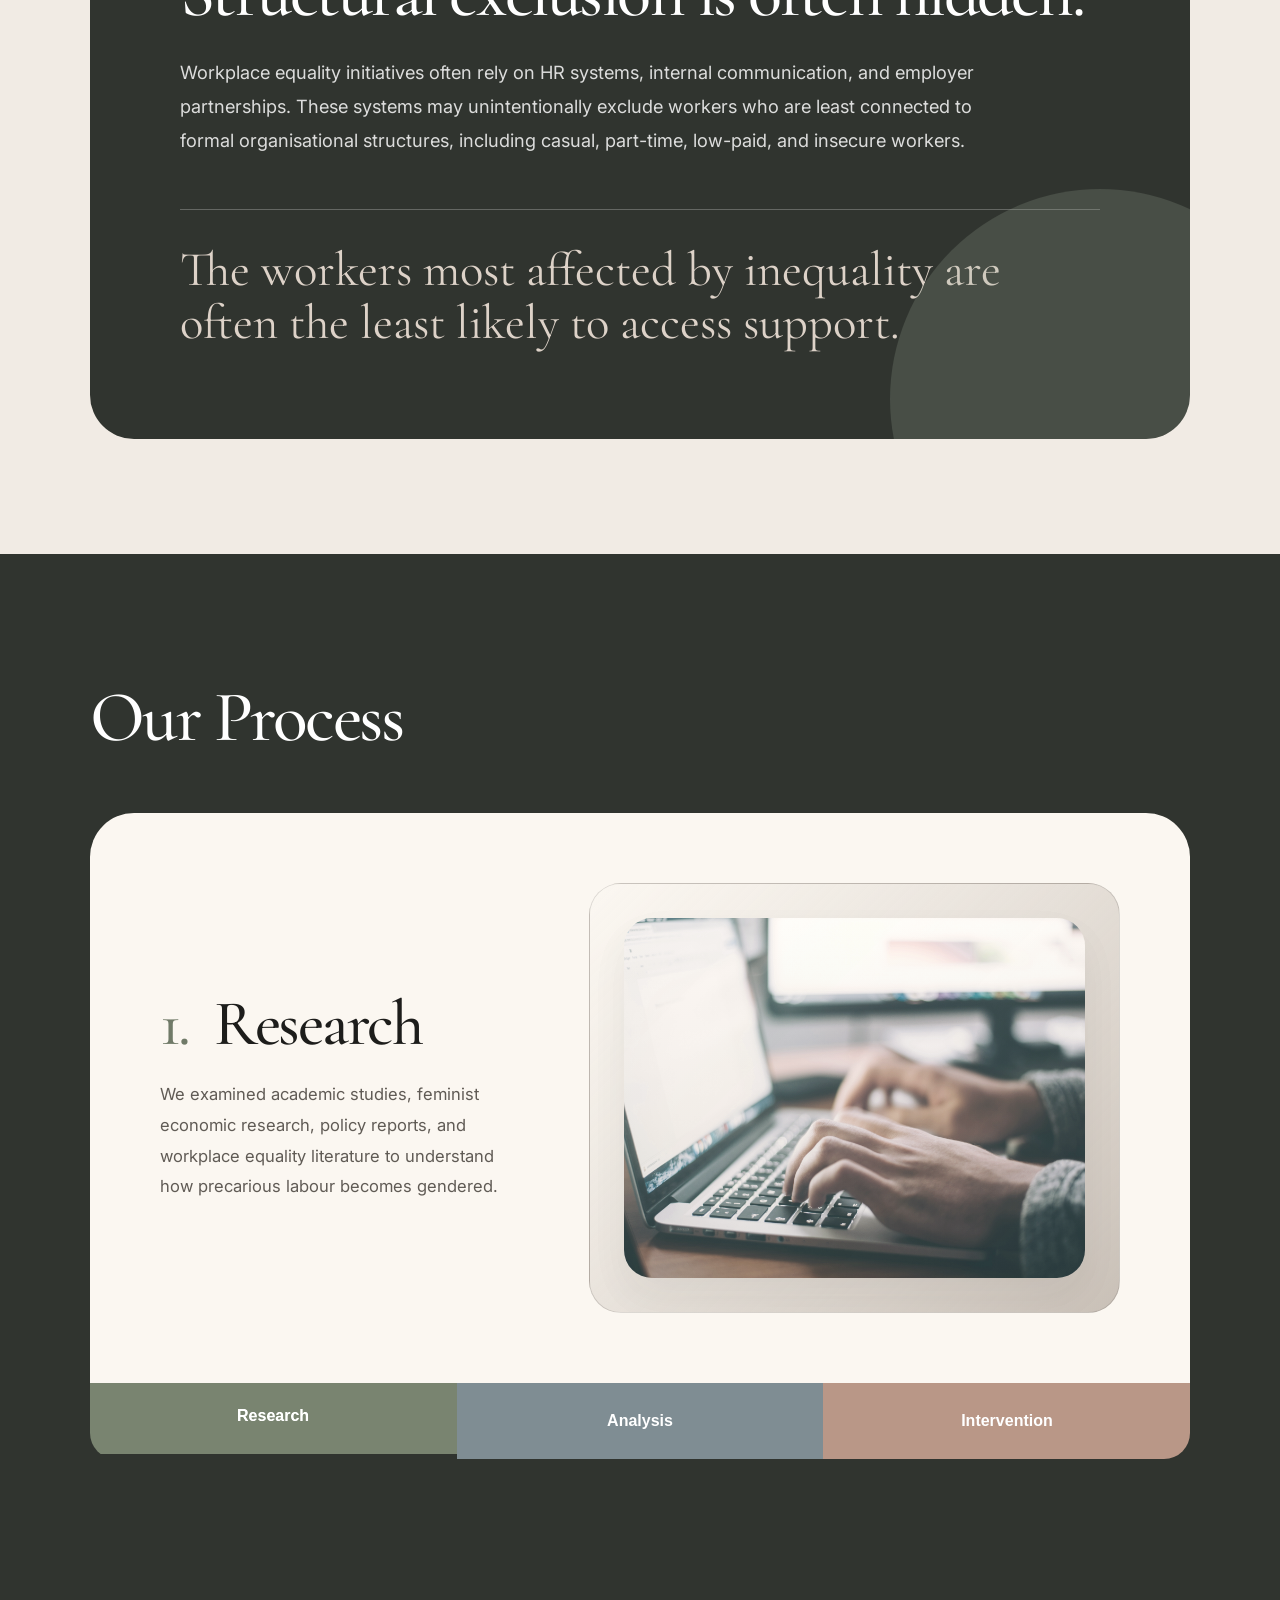
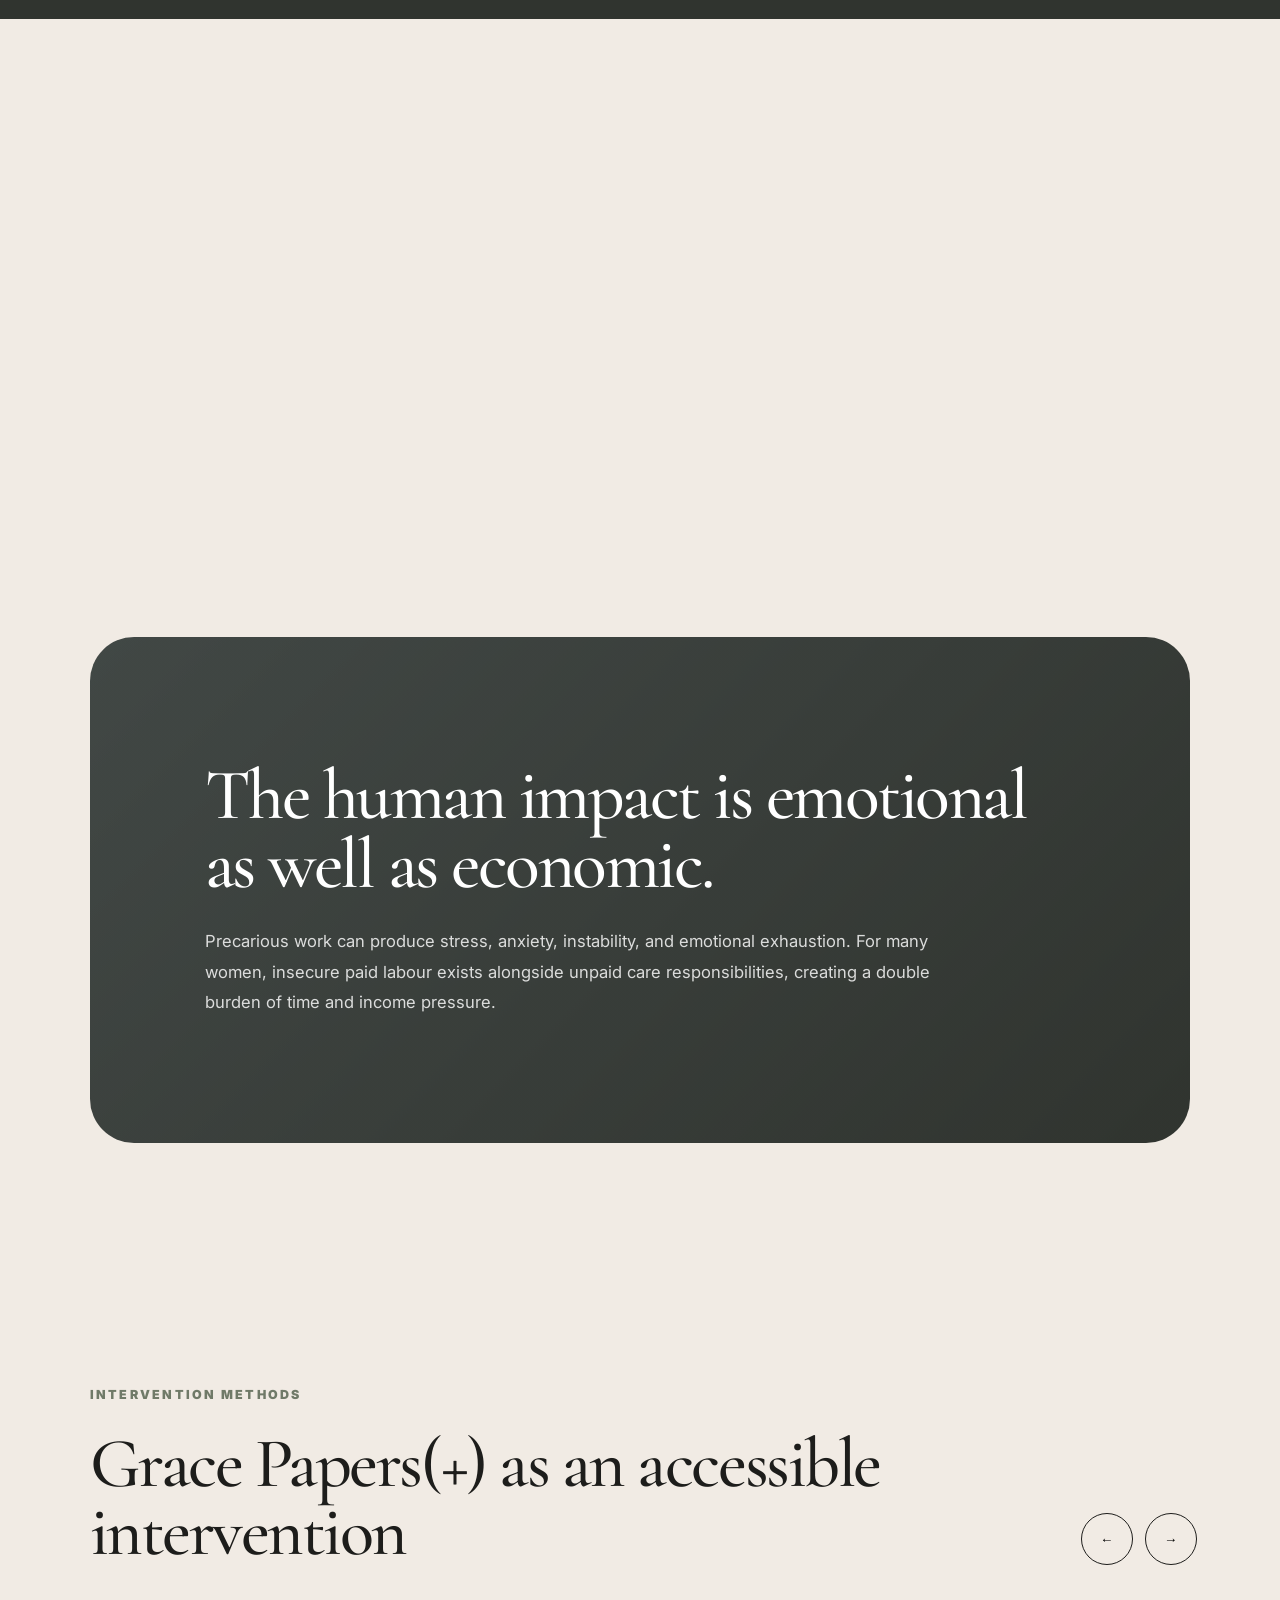
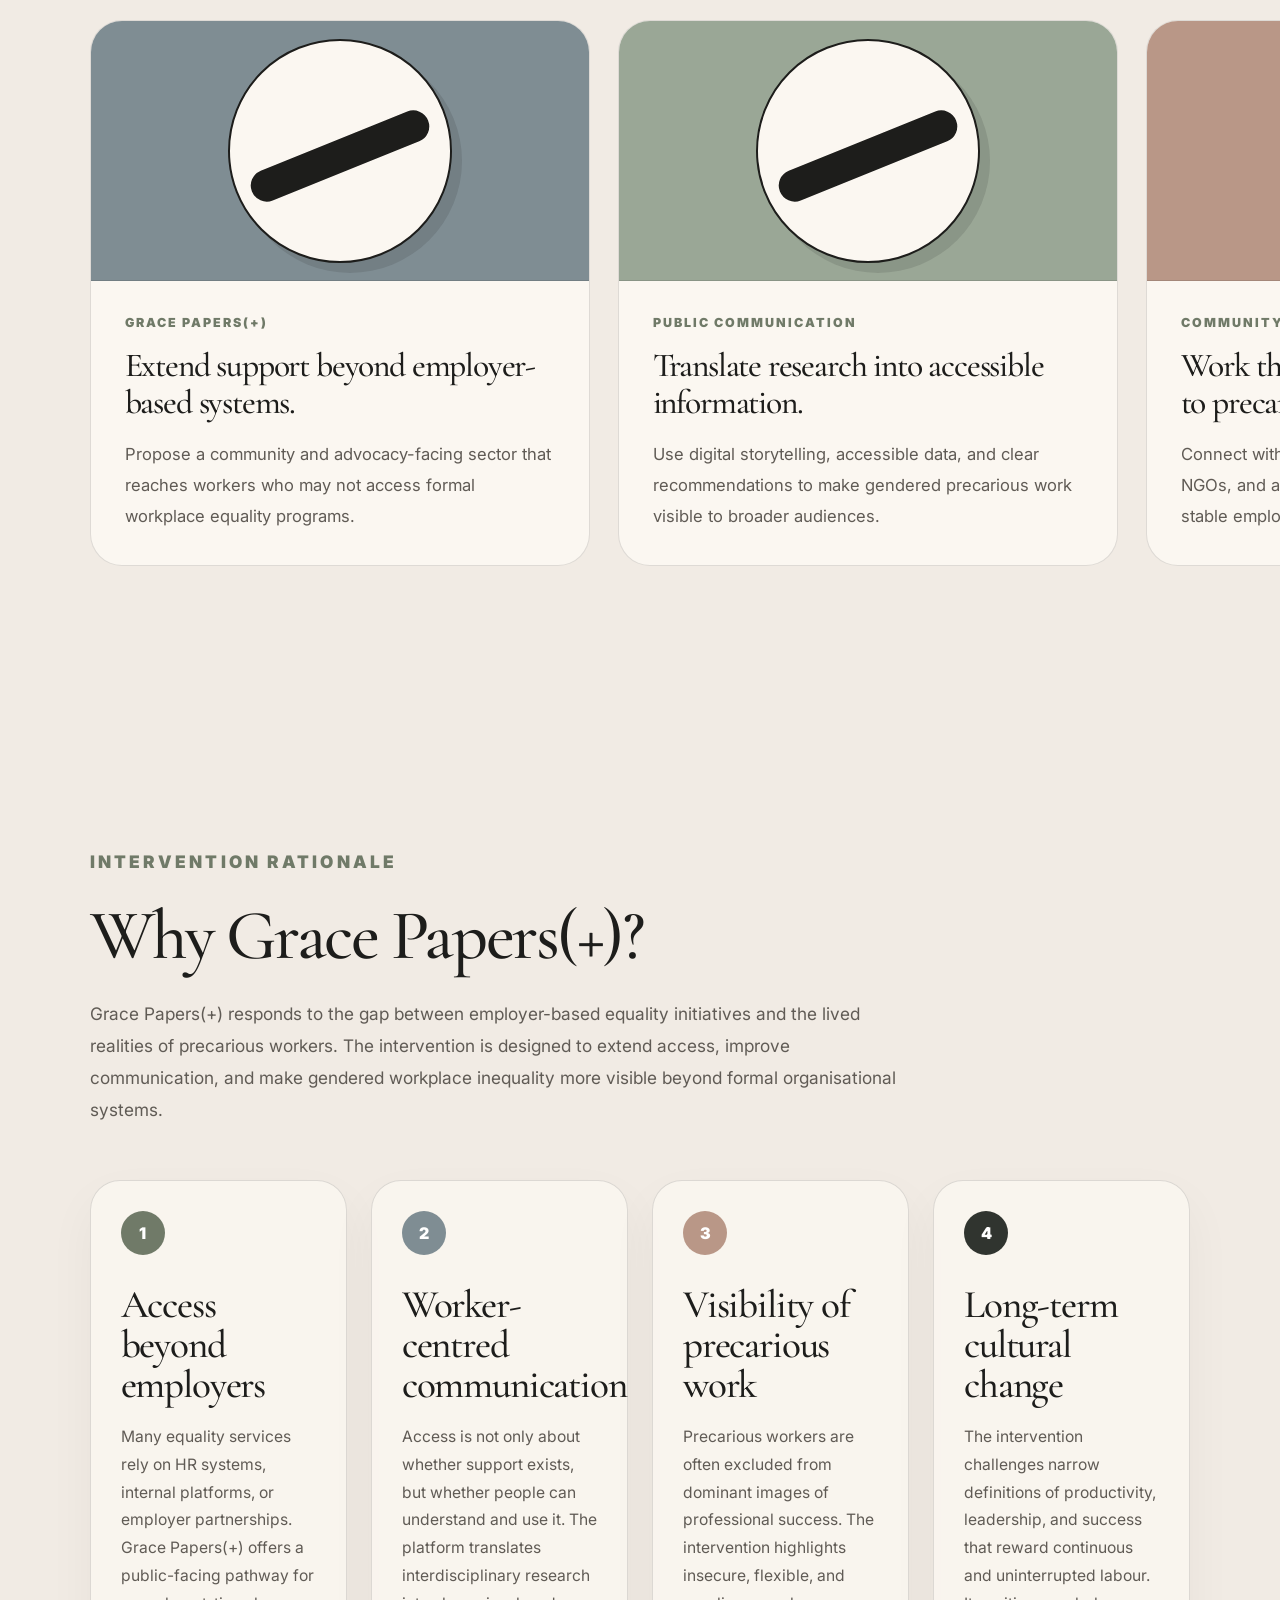
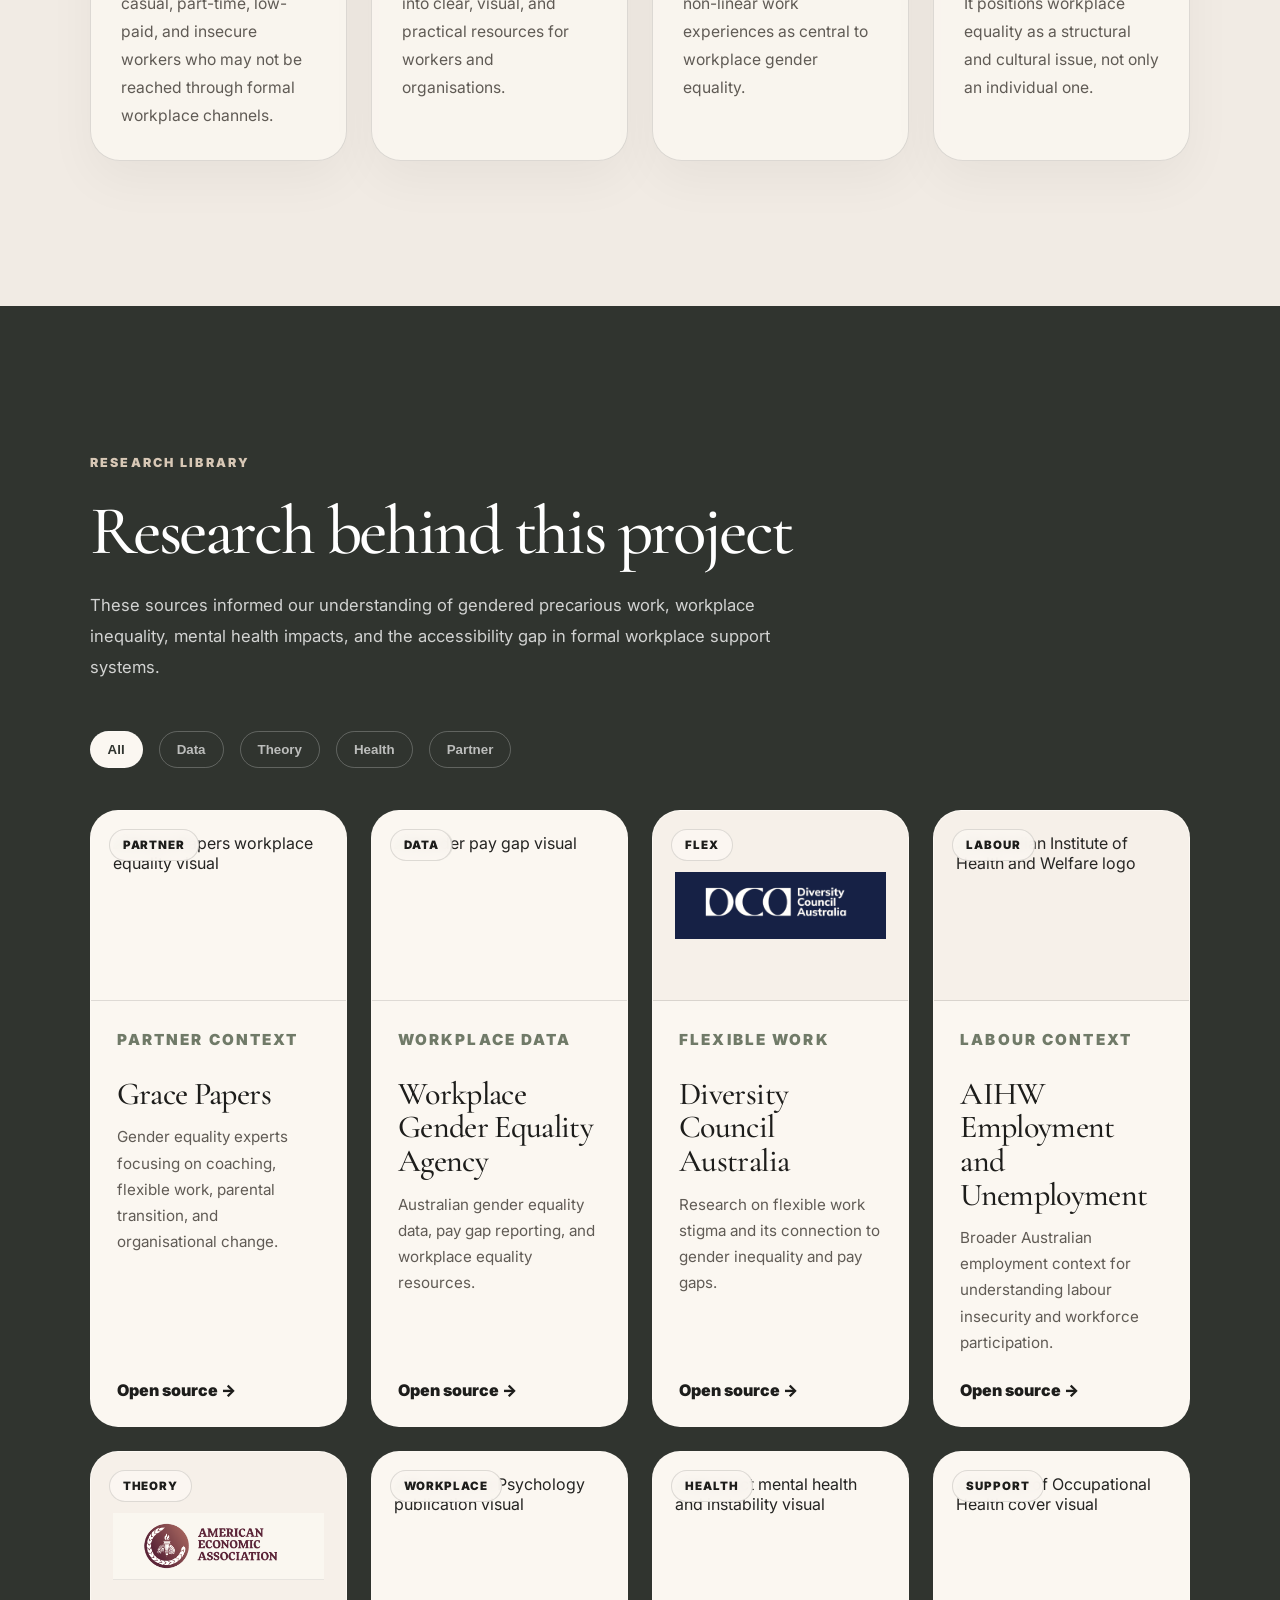
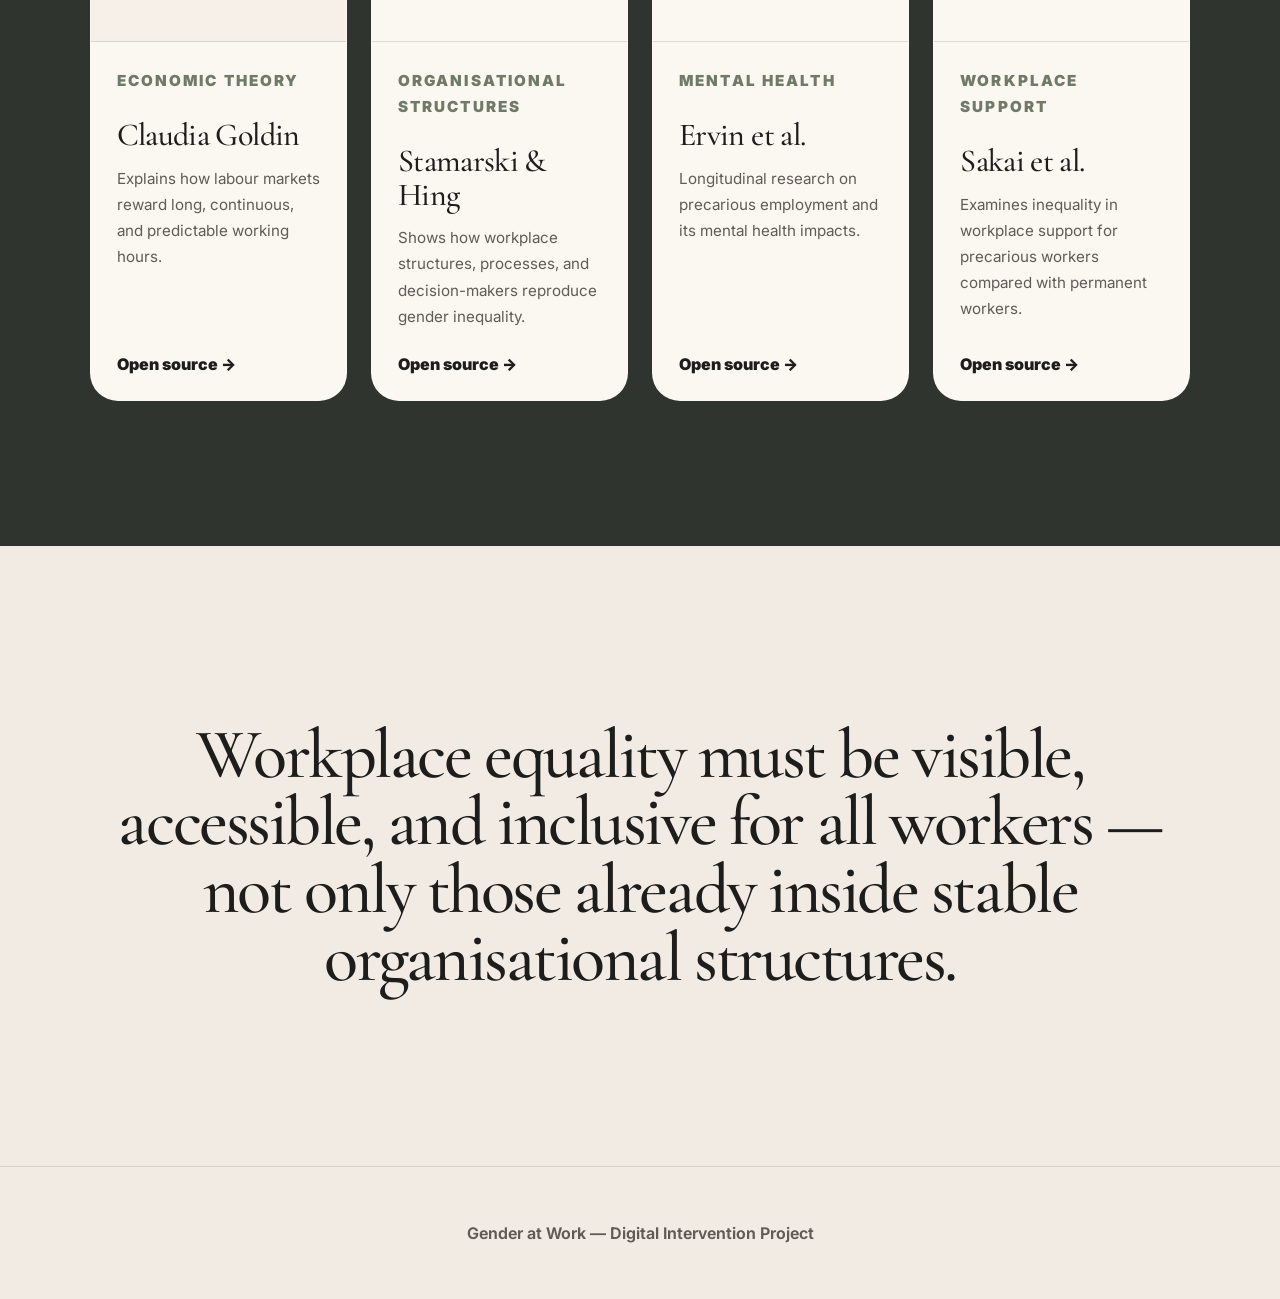
==== commit 16ce7d5d: "Update index.html" ====
--- a/index.html
+++ b/index.html
@@ -1964,6 +1964,727 @@
       }
     }
 
+  
+    /* FINAL HERO TYPOGRAPHY + LAYOUT REBALANCE */
+
+    .hero{
+      min-height:calc(100vh - 86px) !important;
+      display:grid !important;
+      grid-template-columns:minmax(480px, 0.92fr) minmax(420px, 0.88fr) !important;
+      align-items:center !important;
+      gap:70px !important;
+      padding:145px 7% 95px !important;
+      background:
+        radial-gradient(circle at 18% 20%, rgba(251,247,241,.72), transparent 38%),
+        radial-gradient(circle at 78% 62%, rgba(154,167,150,.10), transparent 34%);
+    }
+
+    .hero-copy{
+      max-width:720px !important;
+      align-self:center !important;
+    }
+
+    .hero-label{
+      margin-bottom:26px !important;
+      font-size:.78rem !important;
+      letter-spacing:.18em !important;
+      color:var(--sage-dark) !important;
+      opacity:.92 !important;
+    }
+
+    .hero h1{
+      font-size:clamp(4.9rem, 7.2vw, 8.3rem) !important;
+      line-height:.92 !important;
+      letter-spacing:-.065em !important;
+      max-width:680px !important;
+      margin:0 !important;
+    }
+
+    .hero h1 .accent,
+    .hero h1 span{
+      display:block !important;
+      margin-top:.03em !important;
+      color:var(--sage-dark) !important;
+      font-style:italic !important;
+    }
+
+    .hero-description{
+      margin-top:34px !important;
+      max-width:650px !important;
+      font-size:1.02rem !important;
+      line-height:1.86 !important;
+      color:#5f5a54 !important;
+    }
+
+    .hero-progress{
+      margin-top:36px !important;
+      max-width:600px !important;
+      padding:22px 26px 20px !important;
+      border-radius:24px !important;
+      background:rgba(251,247,241,.74) !important;
+      box-shadow:0 14px 34px rgba(29,29,27,.045) !important;
+    }
+
+    .hero-progress-top{
+      margin-bottom:18px !important;
+    }
+
+    .progress-line{
+      top:36px !important;
+      left:58px !important;
+      right:58px !important;
+    }
+
+    .step span{
+      width:42px !important;
+      height:42px !important;
+      font-size:.94rem !important;
+    }
+
+    .step small{
+      font-size:.78rem !important;
+      margin-top:9px !important;
+    }
+
+    .hero-art{
+      min-height:560px !important;
+      position:relative !important;
+      overflow:visible !important;
+      border-radius:0 !important;
+      background:transparent !important;
+      border:0 !important;
+      box-shadow:none !important;
+      align-self:center !important;
+    }
+
+    .hero-image-wrap{
+      position:absolute !important;
+      left:50% !important;
+      top:52% !important;
+      bottom:auto !important;
+      width:76% !important;
+      max-width:600px !important;
+      z-index:4 !important;
+      transform:translate(-50%, -50%) !important;
+      animation:heroImageRiseBalanced .85s cubic-bezier(.16,1,.3,1) .15s both, assetFloatBalanced 6s ease-in-out 1.1s infinite !important;
+      filter:drop-shadow(0 24px 34px rgba(29,29,27,.09)) !important;
+      pointer-events:none;
+    }
+
+    .hero-image-asset{
+      display:block !important;
+      width:100% !important;
+      height:auto !important;
+      object-fit:contain !important;
+      background:transparent !important;
+      border:0 !important;
+      border-radius:0 !important;
+      filter:saturate(.84) sepia(.06) contrast(.95) brightness(1.03) !important;
+    }
+
+    @keyframes heroImageRiseBalanced{
+      0%{
+        opacity:0;
+        transform:translate(-50%, -44%);
+      }
+      100%{
+        opacity:1;
+        transform:translate(-50%, -50%);
+      }
+    }
+
+    @keyframes assetFloatBalanced{
+      0%,100%{
+        transform:translate(-50%, -50%) translateY(0);
+      }
+      50%{
+        transform:translate(-50%, -50%) translateY(-7px);
+      }
+    }
+
+    @media(max-width:1100px){
+      .hero{
+        grid-template-columns:1fr !important;
+        gap:36px !important;
+        padding-top:135px !important;
+      }
+
+      .hero-copy{
+        max-width:760px !important;
+      }
+
+      .hero h1{
+        font-size:clamp(4.4rem, 12vw, 7rem) !important;
+        max-width:760px !important;
+      }
+
+      .hero-art{
+        min-height:430px !important;
+      }
+
+      .hero-image-wrap{
+        width:68% !important;
+        max-width:560px !important;
+      }
+    }
+
+    @media(max-width:720px){
+      .hero{
+        padding:120px 5% 80px !important;
+      }
+
+      .hero h1{
+        font-size:clamp(3.6rem, 17vw, 5.6rem) !important;
+        letter-spacing:-.055em !important;
+      }
+
+      .hero-description{
+        font-size:.96rem !important;
+      }
+
+      .hero-progress{
+        padding:18px 18px 16px !important;
+      }
+
+      .hero-art{
+        min-height:330px !important;
+      }
+
+      .hero-image-wrap{
+        width:86% !important;
+        max-width:460px !important;
+      }
+    }
+
+  
+    /* FINAL ART-DIRECTED HERO LAYOUT */
+
+    .hero{
+      min-height:calc(100vh - 88px) !important;
+      display:grid !important;
+      grid-template-columns:minmax(540px, 1.04fr) minmax(410px, .78fr) !important;
+      align-items:center !important;
+      gap:62px !important;
+      padding:132px 7% 86px !important;
+      background:
+        radial-gradient(circle at 16% 28%, rgba(251,247,241,.82), transparent 38%),
+        radial-gradient(circle at 82% 58%, rgba(154,167,150,.09), transparent 36%),
+        linear-gradient(180deg, rgba(243,237,230,1), rgba(240,233,226,1)) !important;
+    }
+
+    .hero-copy{
+      max-width:760px !important;
+      align-self:center !important;
+      position:relative !important;
+      z-index:5 !important;
+    }
+
+    .hero-label{
+      display:flex !important;
+      align-items:center !important;
+      gap:16px !important;
+      margin-bottom:30px !important;
+      color:var(--sage-dark) !important;
+      opacity:.92 !important;
+      font-size:.74rem !important;
+      letter-spacing:.22em !important;
+      font-weight:900 !important;
+      text-transform:uppercase !important;
+    }
+
+    .hero-label::before{
+      content:"" !important;
+      display:block !important;
+      width:42px !important;
+      height:2px !important;
+      background:var(--sage-dark) !important;
+      opacity:.72 !important;
+    }
+
+    .editorial-title{
+      font-family:"Cormorant Garamond", serif !important;
+      font-weight:600 !important;
+      letter-spacing:0 !important;
+      line-height:.78 !important;
+      margin:0 !important;
+      max-width:760px !important;
+      color:var(--ink) !important;
+    }
+
+    .editorial-title .title-line{
+      display:block !important;
+      white-space:nowrap !important;
+    }
+
+    .editorial-title .title-small{
+      font-size:clamp(5.1rem, 7.35vw, 8.9rem) !important;
+      letter-spacing:-.075em !important;
+    }
+
+    .editorial-title .title-main{
+      font-size:clamp(6.4rem, 9.25vw, 11.3rem) !important;
+      letter-spacing:-.085em !important;
+      margin-top:.01em !important;
+    }
+
+    .editorial-title .title-indent{
+      margin-left:.58em !important;
+      margin-top:.015em !important;
+    }
+
+    .editorial-title .title-accent{
+      font-size:clamp(5.7rem, 8.35vw, 10.2rem) !important;
+      letter-spacing:-.075em !important;
+      font-style:italic !important;
+      font-weight:500 !important;
+      color:var(--sage-dark) !important;
+      margin-top:.02em !important;
+      transform:translateX(.07em) !important;
+    }
+
+    .editorial-title .title-last{
+      transform:translateX(.18em) !important;
+      margin-top:-.03em !important;
+    }
+
+    .hero-description{
+      margin-top:38px !important;
+      max-width:660px !important;
+      font-size:1.02rem !important;
+      line-height:1.82 !important;
+      color:#5f5a54 !important;
+    }
+
+    .hero-progress{
+      margin-top:40px !important;
+      max-width:610px !important;
+      padding:24px 28px 20px !important;
+      border-radius:26px !important;
+      background:rgba(251,247,241,.68) !important;
+      border:1px solid rgba(29,29,27,.09) !important;
+      box-shadow:0 18px 42px rgba(29,29,27,.045) !important;
+      backdrop-filter:blur(8px) !important;
+    }
+
+    .hero-progress-top{
+      margin-bottom:18px !important;
+    }
+
+    .hero-progress-top span,
+    .hero-progress-top strong{
+      font-size:.78rem !important;
+      letter-spacing:.12em !important;
+    }
+
+    .progress-line{
+      top:37px !important;
+      left:56px !important;
+      right:56px !important;
+    }
+
+    .step span{
+      width:41px !important;
+      height:41px !important;
+      font-size:.92rem !important;
+    }
+
+    .step small{
+      font-size:.76rem !important;
+      margin-top:9px !important;
+    }
+
+    .hero-art{
+      min-height:600px !important;
+      position:relative !important;
+      overflow:visible !important;
+      background:transparent !important;
+      border:0 !important;
+      border-radius:0 !important;
+      box-shadow:none !important;
+      align-self:center !important;
+    }
+
+    .hero-soft-panel,
+    .office-grid,
+    .ribbon,
+    .note,
+    .bubble-stack,
+    .hero-art::after{
+      display:none !important;
+      content:none !important;
+    }
+
+    .hero-image-wrap{
+      position:absolute !important;
+      left:50% !important;
+      top:54% !important;
+      width:78% !important;
+      max-width:590px !important;
+      z-index:4 !important;
+      transform:translate(-50%, -50%) !important;
+      animation:heroImageRiseEditorial .9s cubic-bezier(.16,1,.3,1) .18s both, assetFloatEditorial 6.4s ease-in-out 1.2s infinite !important;
+      filter:drop-shadow(0 28px 38px rgba(29,29,27,.10)) !important;
+      pointer-events:none !important;
+    }
+
+    .hero-image-wrap::before{
+      content:"" !important;
+      position:absolute !important;
+      inset:13% 5% 2% 2% !important;
+      border-radius:50% !important;
+      background:radial-gradient(circle, rgba(154,167,150,.12), transparent 62%) !important;
+      z-index:-1 !important;
+      filter:blur(4px) !important;
+    }
+
+    .hero-image-asset{
+      display:block !important;
+      width:100% !important;
+      height:auto !important;
+      object-fit:contain !important;
+      background:transparent !important;
+      border:0 !important;
+      border-radius:0 !important;
+      filter:saturate(.84) sepia(.06) contrast(.95) brightness(1.035) !important;
+    }
+
+    @keyframes heroImageRiseEditorial{
+      0%{
+        opacity:0;
+        transform:translate(-50%, -43%);
+      }
+      100%{
+        opacity:1;
+        transform:translate(-50%, -50%);
+      }
+    }
+
+    @keyframes assetFloatEditorial{
+      0%,100%{
+        transform:translate(-50%, -50%) translateY(0);
+      }
+      50%{
+        transform:translate(-50%, -50%) translateY(-7px);
+      }
+    }
+
+    @media(max-width:1180px){
+      .hero{
+        grid-template-columns:1fr !important;
+        gap:34px !important;
+        padding-top:128px !important;
+      }
+
+      .hero-copy{
+        max-width:820px !important;
+      }
+
+      .editorial-title{
+        max-width:820px !important;
+      }
+
+      .editorial-title .title-small{
+        font-size:clamp(4.7rem, 11vw, 7.2rem) !important;
+      }
+
+      .editorial-title .title-main{
+        font-size:clamp(5.8rem, 13.5vw, 8.6rem) !important;
+      }
+
+      .editorial-title .title-accent{
+        font-size:clamp(5.2rem, 12.3vw, 8rem) !important;
+      }
+
+      .hero-art{
+        min-height:420px !important;
+      }
+
+      .hero-image-wrap{
+        width:58% !important;
+        max-width:520px !important;
+        top:50% !important;
+      }
+    }
+
+    @media(max-width:720px){
+      .hero{
+        padding:112px 5% 74px !important;
+      }
+
+      .hero-label{
+        margin-bottom:22px !important;
+      }
+
+      .editorial-title .title-small{
+        font-size:clamp(3.3rem, 16vw, 5.2rem) !important;
+        letter-spacing:-.06em !important;
+      }
+
+      .editorial-title .title-main{
+        font-size:clamp(4rem, 19vw, 6.3rem) !important;
+        letter-spacing:-.065em !important;
+      }
+
+      .editorial-title .title-accent{
+        font-size:clamp(3.8rem, 17.5vw, 5.8rem) !important;
+        letter-spacing:-.06em !important;
+      }
+
+      .editorial-title .title-indent,
+      .editorial-title .title-last{
+        margin-left:0 !important;
+        transform:none !important;
+      }
+
+      .hero-description{
+        font-size:.96rem !important;
+        margin-top:30px !important;
+      }
+
+      .hero-progress{
+        padding:18px 18px 16px !important;
+      }
+
+      .hero-art{
+        min-height:310px !important;
+      }
+
+      .hero-image-wrap{
+        width:84% !important;
+        max-width:420px !important;
+      }
+    }
+
+  
+    /* BRIGHT-MATTER INSPIRED HERO LAYOUT */
+
+    .hero{
+      min-height:calc(100vh - 86px) !important;
+      display:grid !important;
+      grid-template-columns:1.45fr .75fr !important;
+      align-items:center !important;
+      gap:54px !important;
+      padding:132px 7% 82px !important;
+      background:#f3ede6 !important;
+      position:relative !important;
+      overflow:hidden !important;
+    }
+
+    .hero::before{
+      content:"";
+      position:absolute;
+      width:10px;
+      height:10px;
+      right:7%;
+      top:17%;
+      border-radius:40% 60% 45% 55%;
+      background:var(--sage-dark);
+      box-shadow:
+        0 -16px 0 rgba(117,130,113,.35),
+        14px 0 0 rgba(117,130,113,.25),
+        -13px 0 0 rgba(117,130,113,.20);
+      opacity:.6;
+      transform:rotate(18deg);
+    }
+
+    .hero-copy{
+      max-width:1120px !important;
+      align-self:center !important;
+      position:relative !important;
+      z-index:5 !important;
+    }
+
+    .hero-label{
+      display:none !important;
+    }
+
+    .hero-title-bm{
+      font-family:"Cormorant Garamond", serif !important;
+      font-size:clamp(5.1rem, 7.65vw, 9.35rem) !important;
+      line-height:.92 !important;
+      font-weight:600 !important;
+      letter-spacing:-.055em !important;
+      color:var(--ink) !important;
+      max-width:1120px !important;
+      margin:0 !important;
+    }
+
+    .hero-title-bm span{
+      display:block !important;
+      white-space:nowrap !important;
+    }
+
+    .hero-title-bm em{
+      color:var(--sage-dark) !important;
+      font-style:italic !important;
+      font-weight:500 !important;
+      letter-spacing:-.05em !important;
+      margin:0 .04em !important;
+    }
+
+    .hero-description{
+      margin-top:38px !important;
+      max-width:780px !important;
+      font-size:1.06rem !important;
+      line-height:1.85 !important;
+      color:#5d574f !important;
+    }
+
+    .hero-progress{
+      margin-top:34px !important;
+      max-width:660px !important;
+      padding:20px 24px 18px !important;
+      border-radius:24px !important;
+      background:rgba(251,247,241,.68) !important;
+      border:1px solid rgba(29,29,27,.08) !important;
+      box-shadow:0 14px 34px rgba(29,29,27,.04) !important;
+      backdrop-filter:blur(8px) !important;
+    }
+
+    .hero-progress-top{
+      margin-bottom:16px !important;
+    }
+
+    .hero-progress-top span{
+      font-size:.72rem !important;
+      letter-spacing:.15em !important;
+    }
+
+    .hero-progress-top strong{
+      font-size:.82rem !important;
+      color:#615b54 !important;
+    }
+
+    .progress-line{
+      top:35px !important;
+      left:54px !important;
+      right:54px !important;
+    }
+
+    .step span{
+      width:39px !important;
+      height:39px !important;
+      font-size:.9rem !important;
+    }
+
+    .step small{
+      margin-top:8px !important;
+      font-size:.75rem !important;
+    }
+
+    .hero-art{
+      min-height:610px !important;
+      position:relative !important;
+      overflow:visible !important;
+      border:0 !important;
+      border-radius:0 !important;
+      box-shadow:none !important;
+      background:transparent !important;
+      align-self:center !important;
+    }
+
+    .hero-soft-panel,
+    .office-grid,
+    .ribbon,
+    .note,
+    .bubble-stack,
+    .hero-art::after{
+      display:none !important;
+      content:none !important;
+    }
+
+    .hero-illustration-bm{
+      position:absolute !important;
+      right:-4% !important;
+      bottom:4% !important;
+      width:min(118%, 600px) !important;
+      z-index:3 !important;
+      filter:drop-shadow(0 24px 32px rgba(29,29,27,.10)) !important;
+      animation:bmHeroFloat 6.5s ease-in-out infinite !important;
+    }
+
+    .hero-illustration-bm::before{
+      content:"";
+      position:absolute;
+      inset:22% 8% 0 2%;
+      background:radial-gradient(circle, rgba(154,167,150,.11), transparent 65%);
+      filter:blur(8px);
+      z-index:-1;
+    }
+
+    .hero-image-asset{
+      width:100% !important;
+      height:auto !important;
+      display:block !important;
+      object-fit:contain !important;
+      background:transparent !important;
+      border:0 !important;
+      border-radius:0 !important;
+      filter:saturate(.84) sepia(.06) contrast(.95) brightness(1.03) !important;
+    }
+
+    @keyframes bmHeroFloat{
+      0%,100%{ transform:translateY(0); }
+      50%{ transform:translateY(-9px); }
+    }
+
+    @media(max-width:1180px){
+      .hero{
+        grid-template-columns:1fr !important;
+        gap:20px !important;
+        padding:118px 7% 72px !important;
+      }
+
+      .hero-title-bm{
+        font-size:clamp(4.7rem, 12vw, 8rem) !important;
+      }
+
+      .hero-title-bm span{
+        white-space:normal !important;
+      }
+
+      .hero-art{
+        min-height:360px !important;
+      }
+
+      .hero-illustration-bm{
+        position:relative !important;
+        right:auto !important;
+        bottom:auto !important;
+        margin:0 auto !important;
+        width:min(58%, 520px) !important;
+      }
+    }
+
+    @media(max-width:720px){
+      .hero{
+        padding:108px 5% 66px !important;
+      }
+
+      .hero-title-bm{
+        font-size:clamp(3.4rem, 15.5vw, 5.2rem) !important;
+        letter-spacing:-.045em !important;
+      }
+
+      .hero-description{
+        font-size:.96rem !important;
+        margin-top:28px !important;
+      }
+
+      .hero-progress{
+        padding:18px 18px 16px !important;
+        margin-top:28px !important;
+      }
+
+      .hero-art{
+        min-height:290px !important;
+      }
+
+      .hero-illustration-bm{
+        width:min(82%, 420px) !important;
+      }
+    }
+
   </style>
 </head>
 
@@ -1985,9 +2706,10 @@
   <section class="hero" id="illusion">
     <div class="hero-left fade-up">
       <p class="eyebrow">Gender at Work</p>
-      <h1>
-        Who gets access to<br>
-        <span>workplace equality?</span>
+      <h1 class="hero-title-bm" aria-label="Who gets access to workplace equality?">
+        <span>Who gets access</span>
+        <span>to <em>workplace</em></span>
+        <span>equality?</span>
       </h1>
       <p class="hero-description">
         Workplace equality initiatives often appear inclusive, but access to support is shaped by employment status, organisational visibility, and employer-based systems. This project examines how precarious work is gendered, and why workers outside formal workplace structures may be excluded from existing equality support.
@@ -2031,7 +2753,7 @@
     </div>
 
     <div class="hero-art fade-up">
-      <div class="hero-image-wrap">
+      <div class="hero-illustration-bm">
         <img
           src="office-women-transparent.png"
           onerror="this.onerror=null; this.src='office-women.png';"
@@ -2512,4 +3234,4 @@
     });
   </script>
 </body>
-</html>
+</html>        
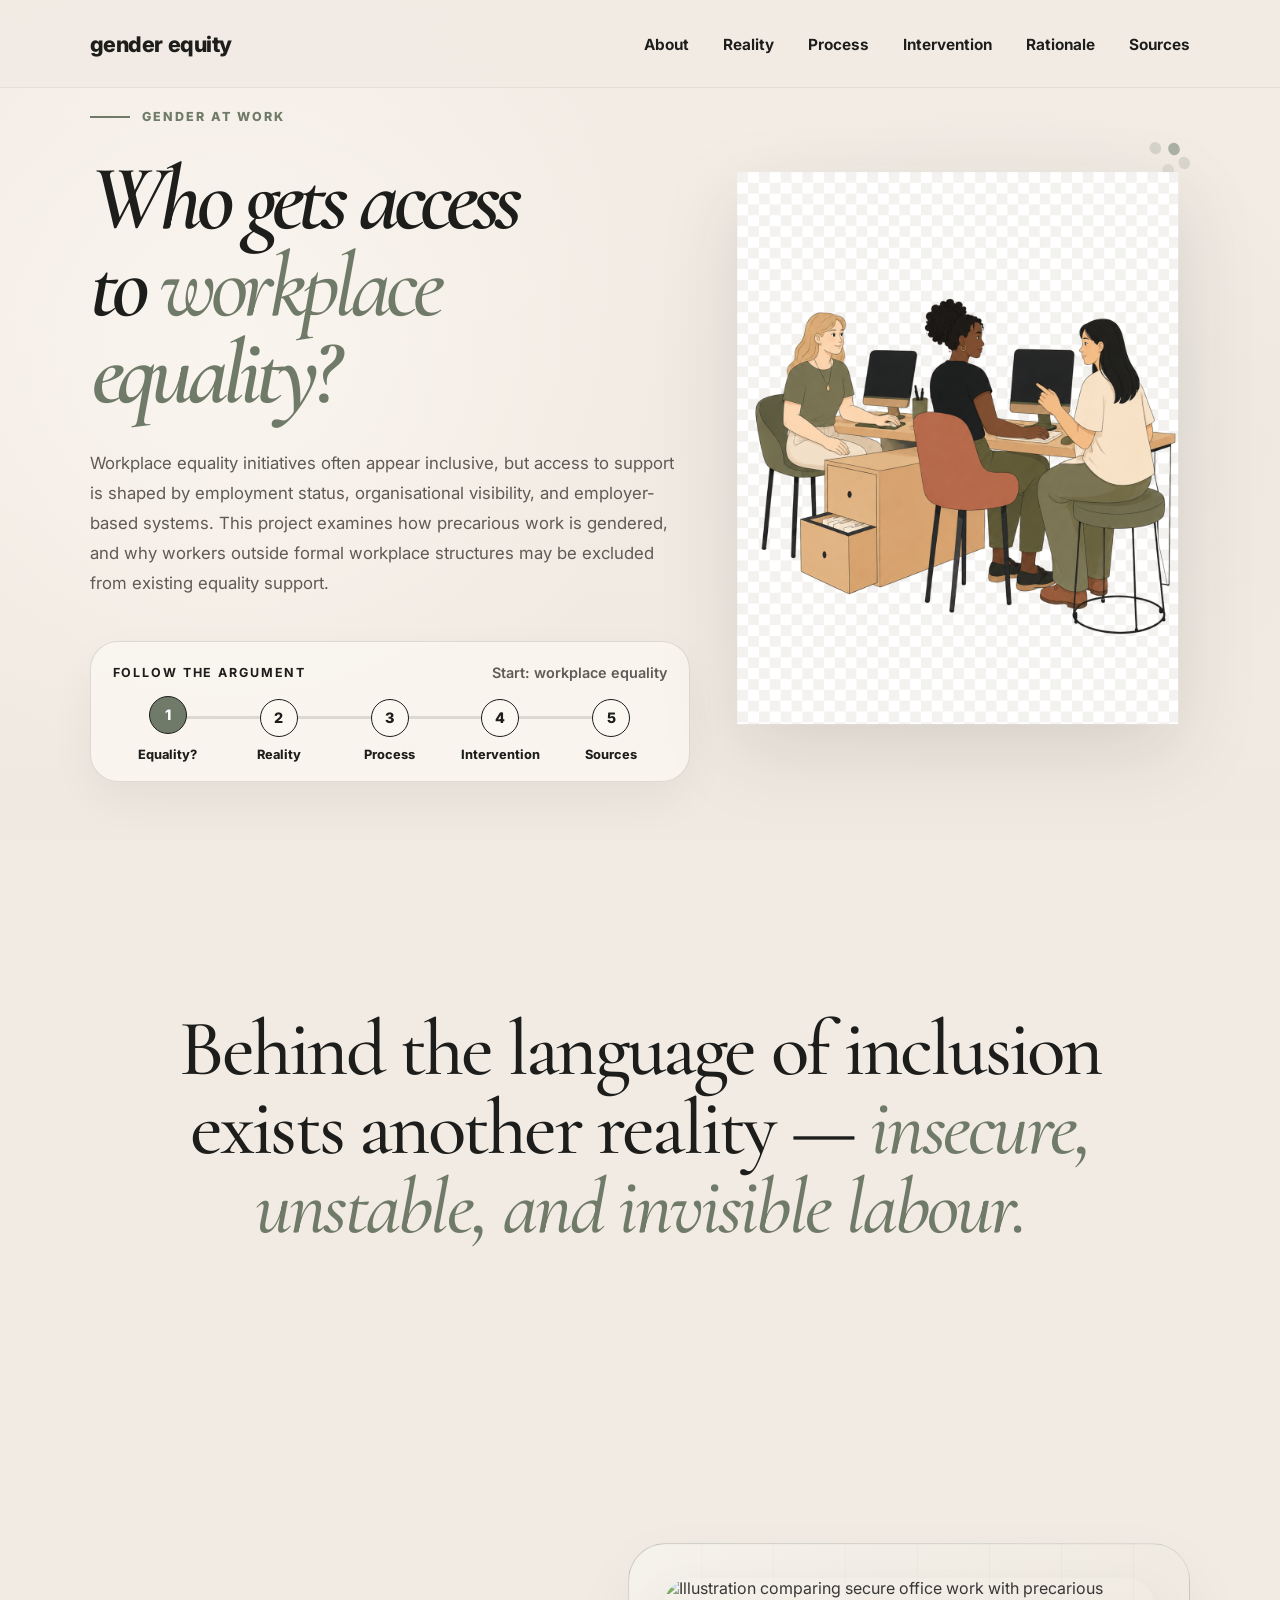
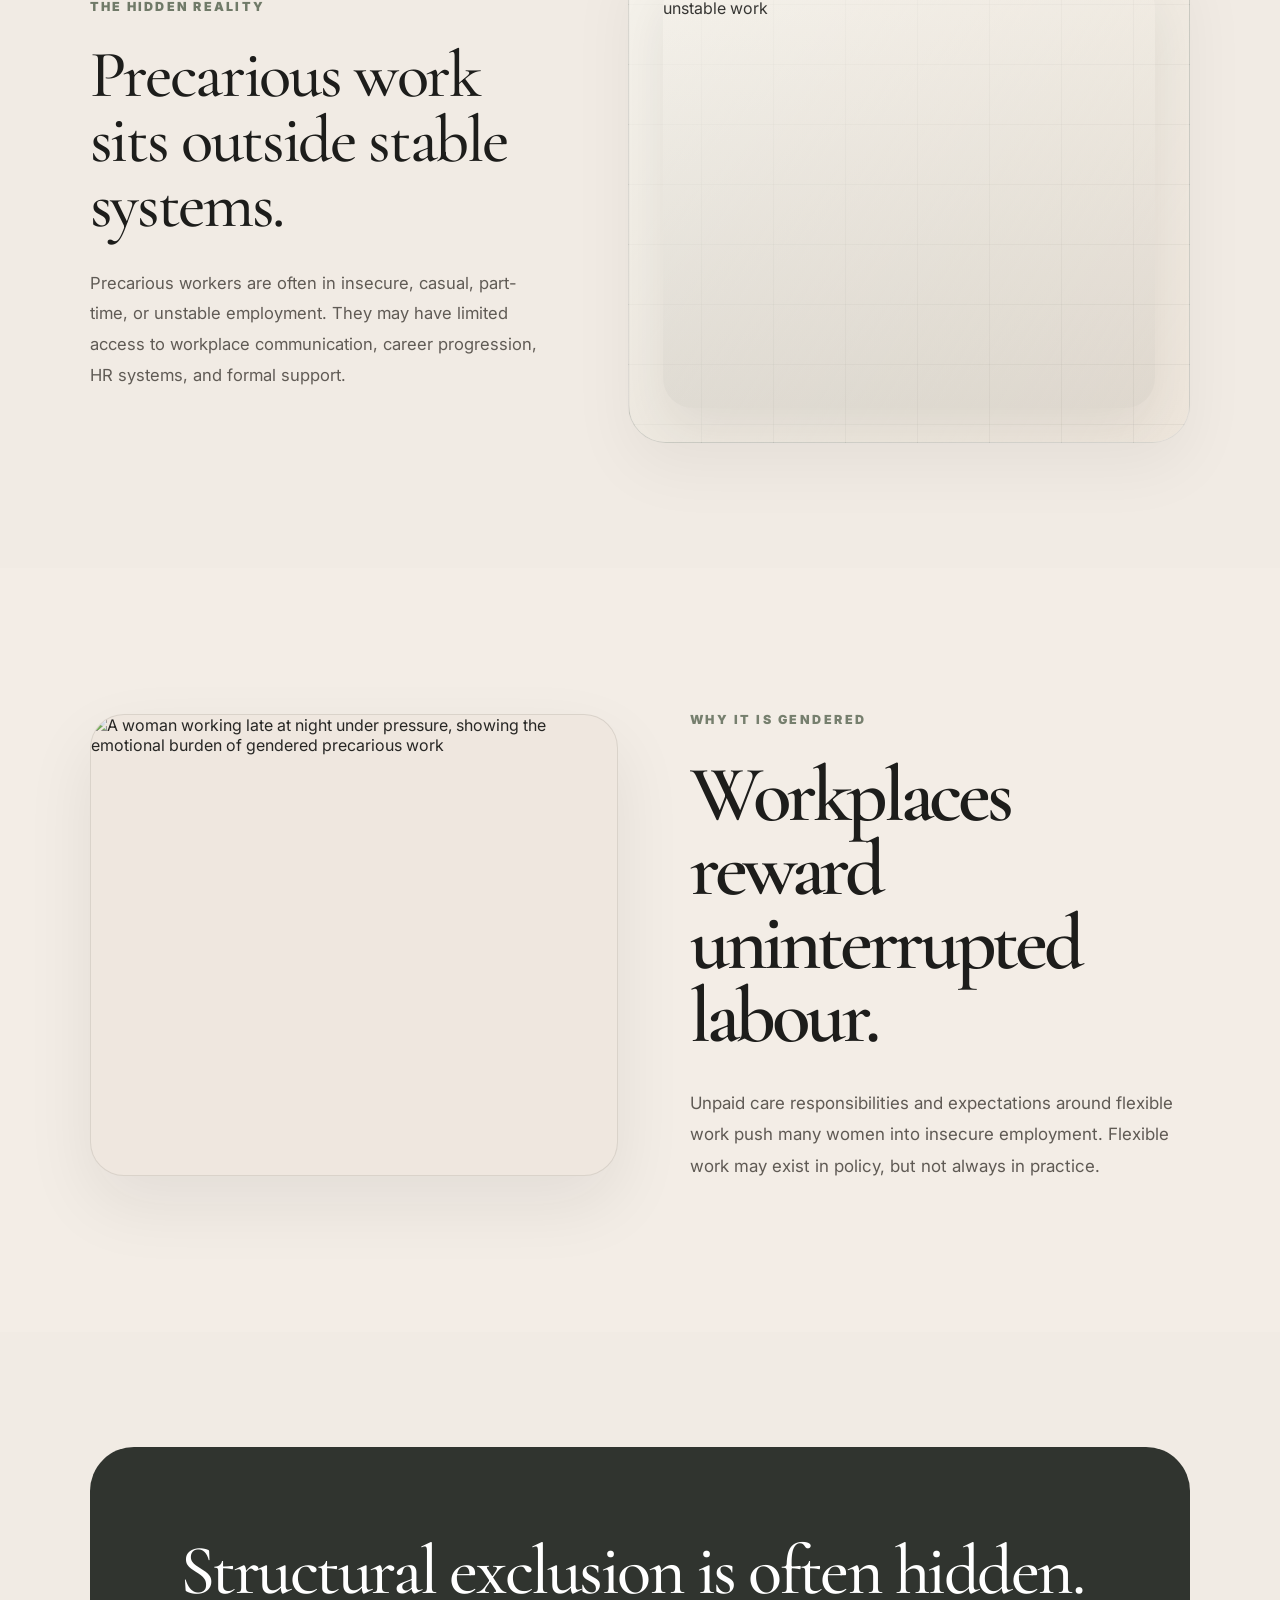
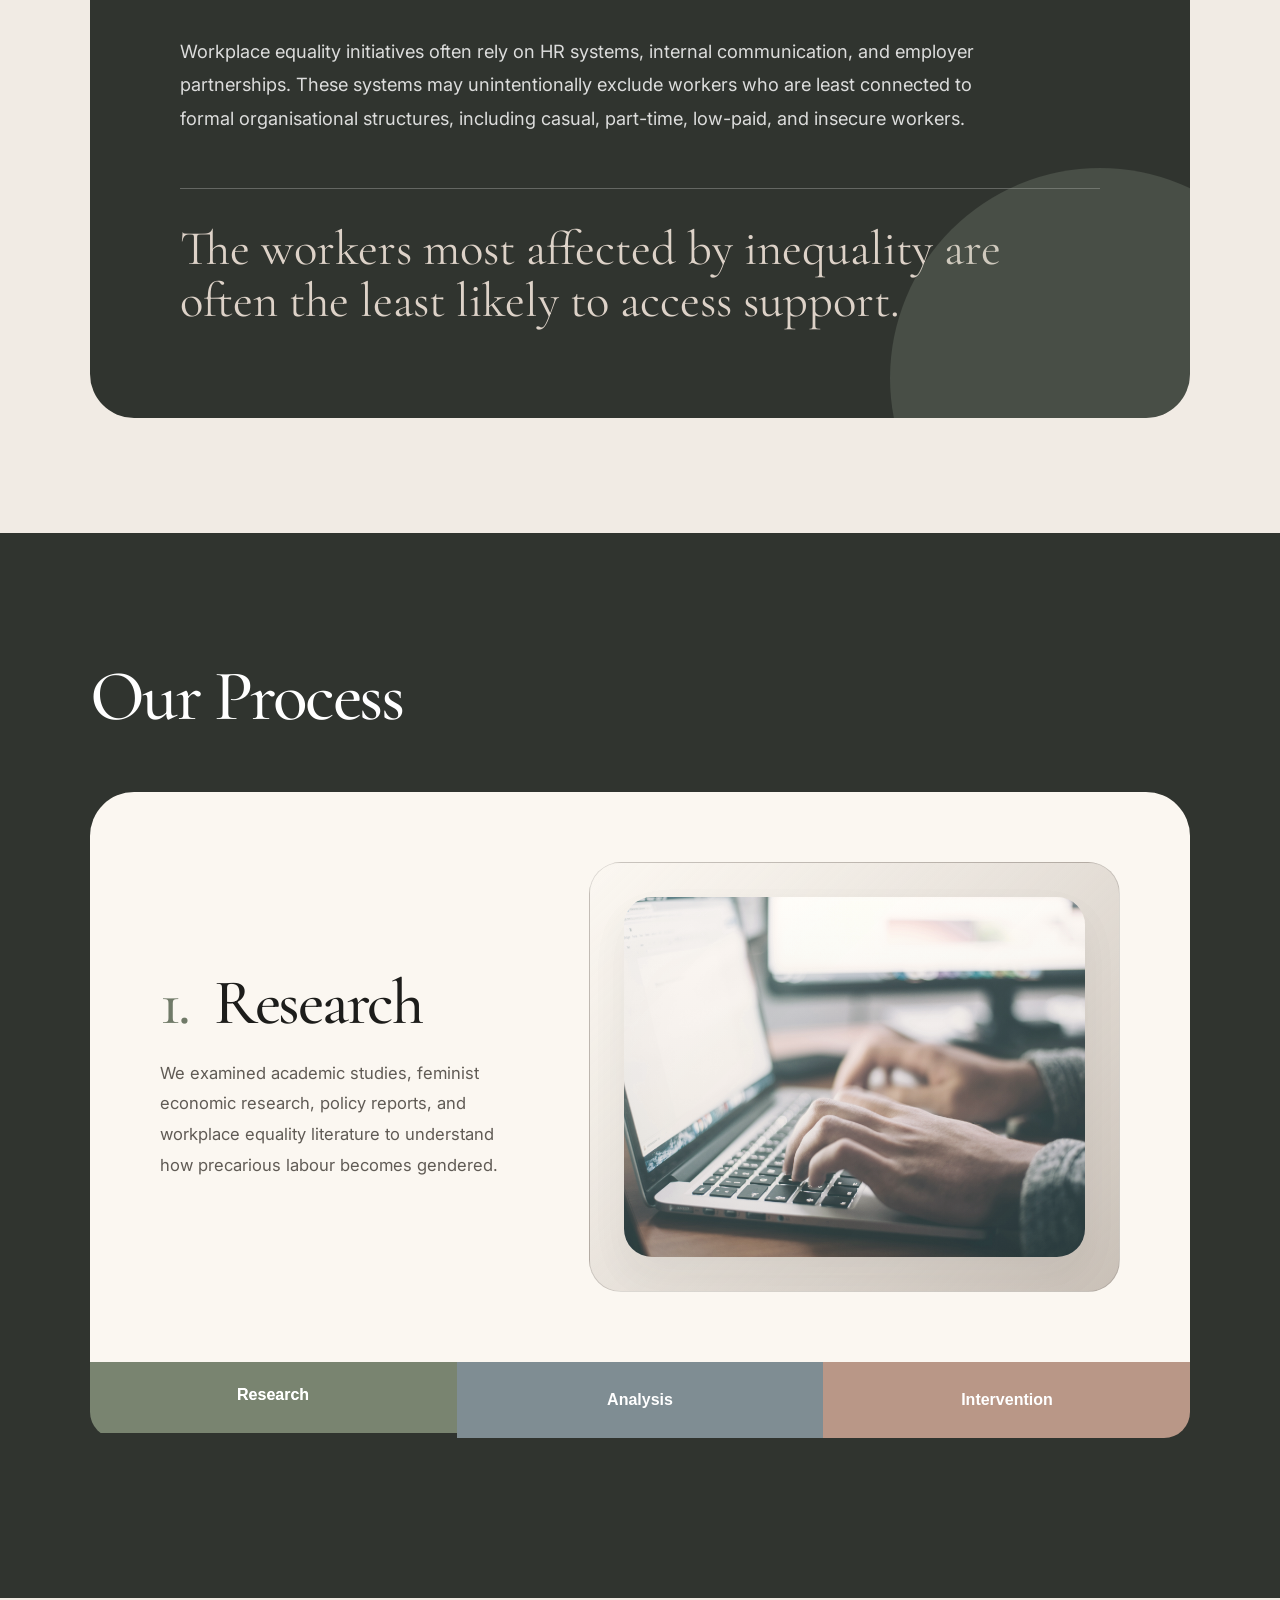
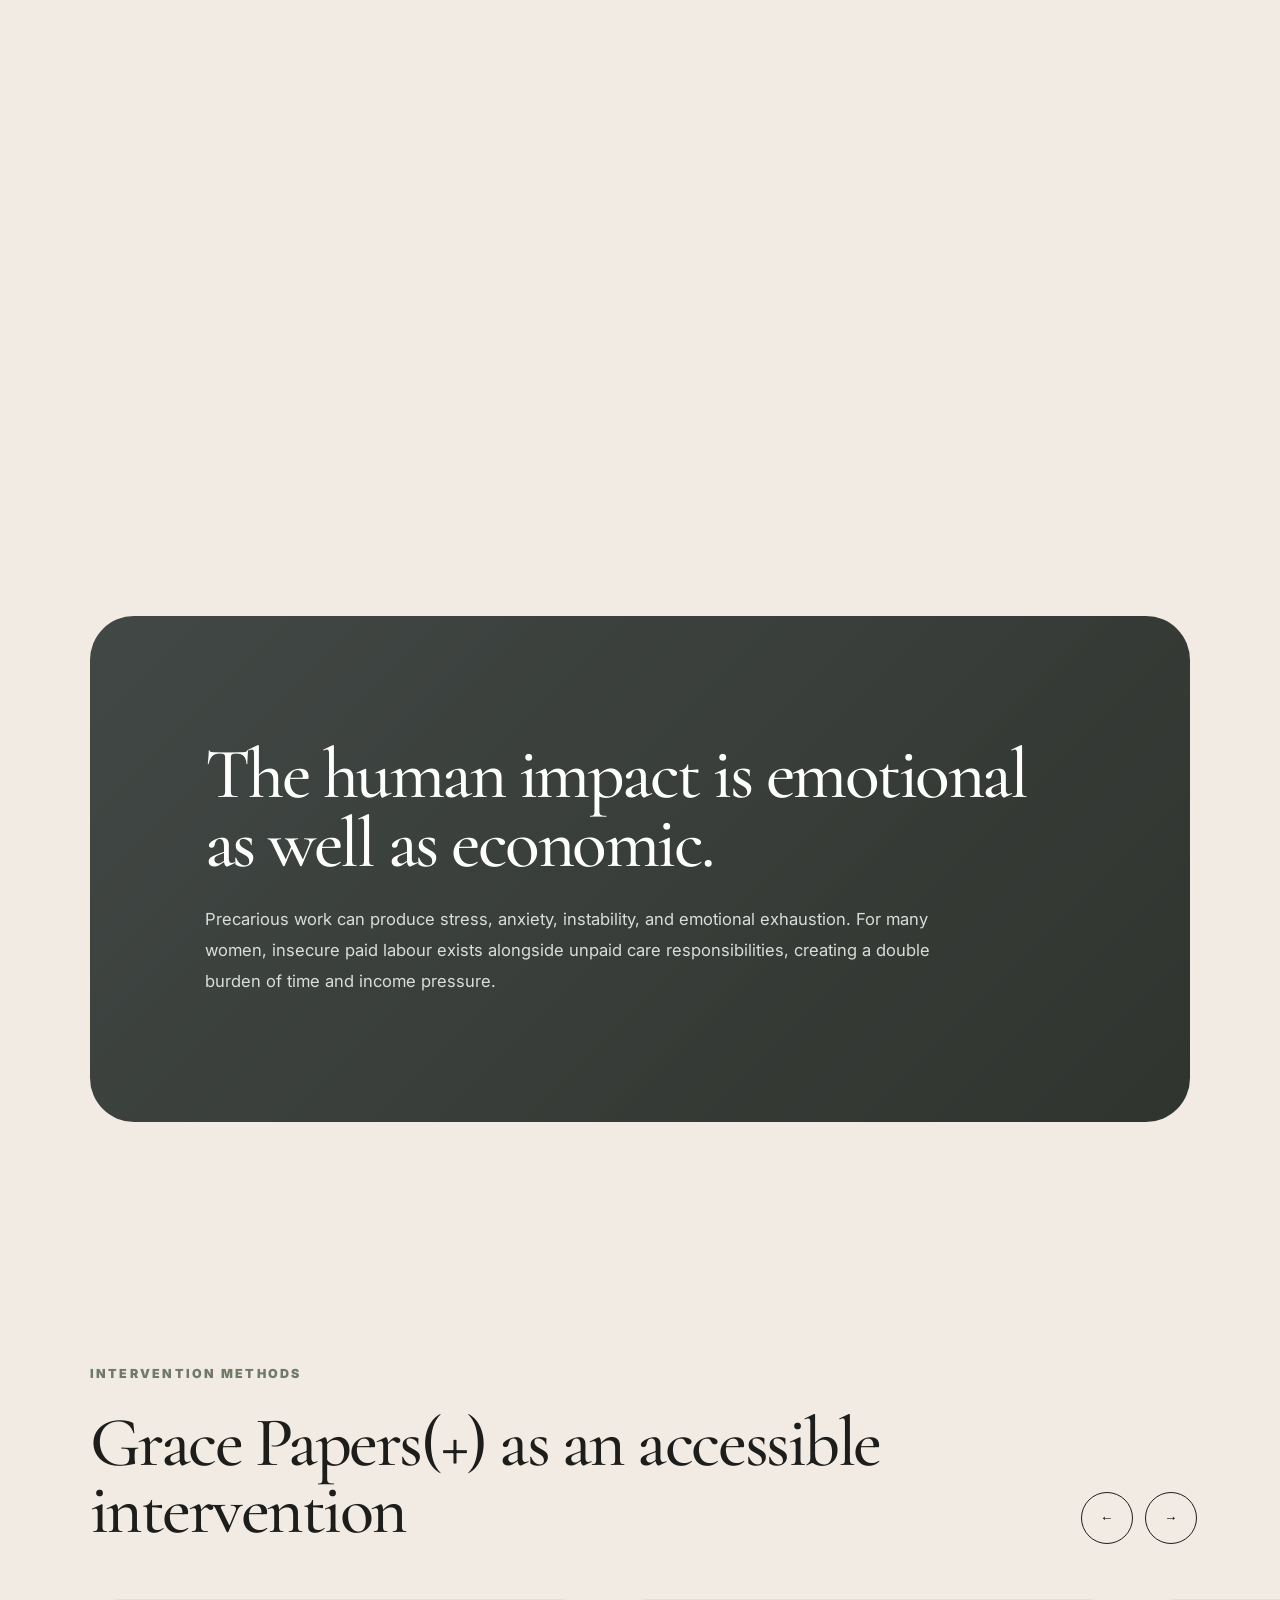
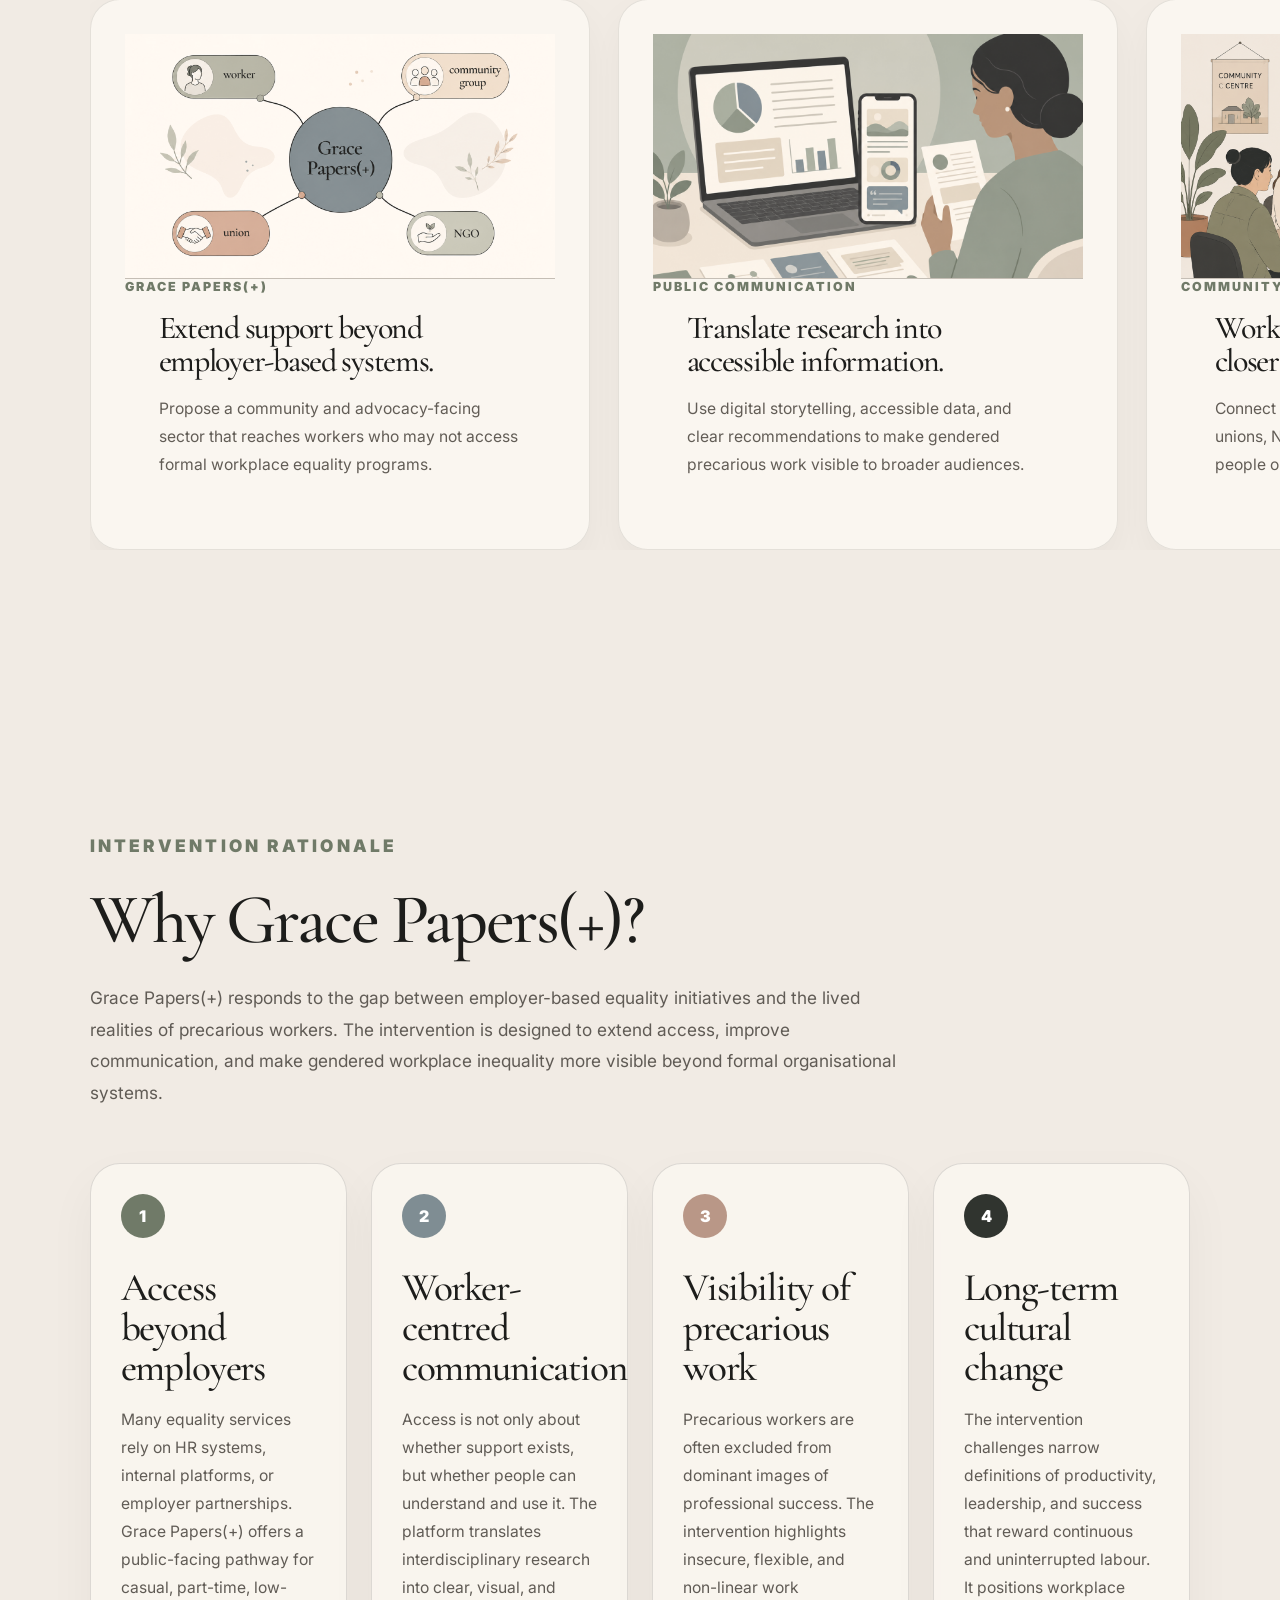
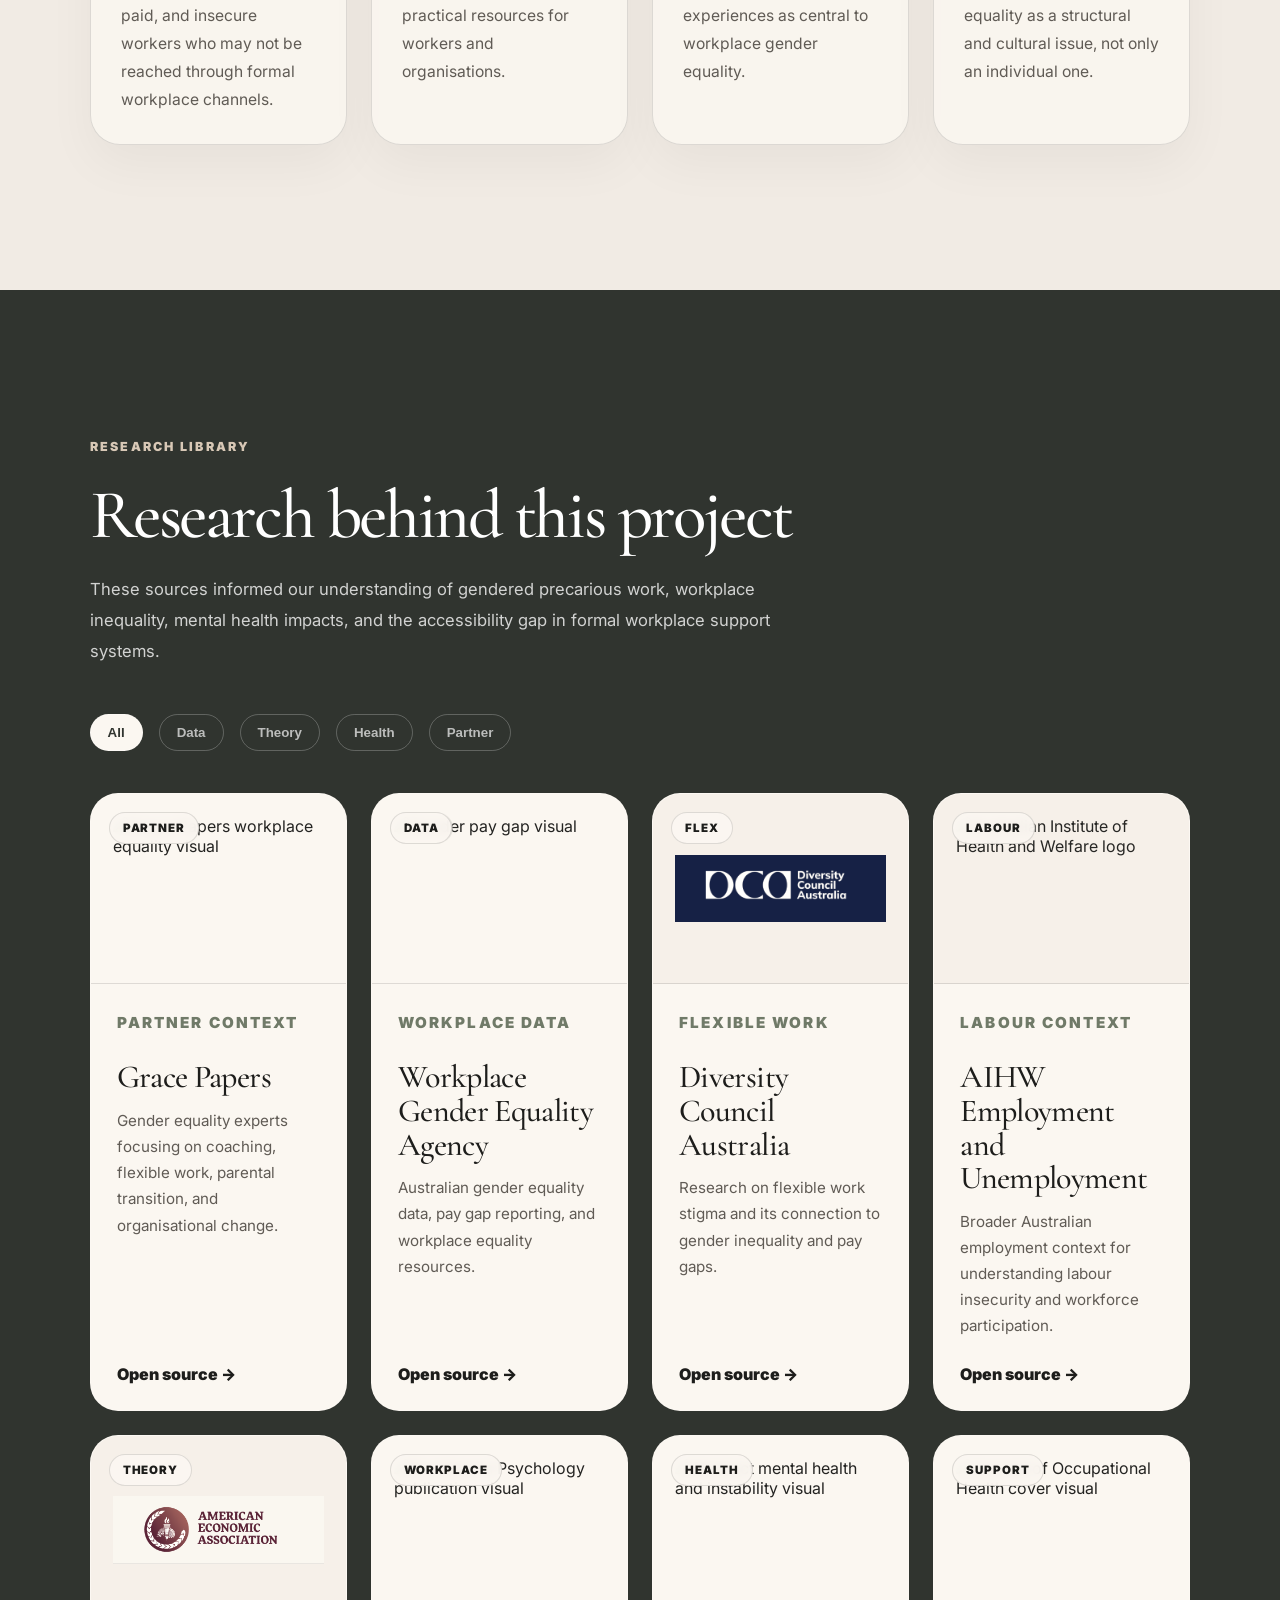
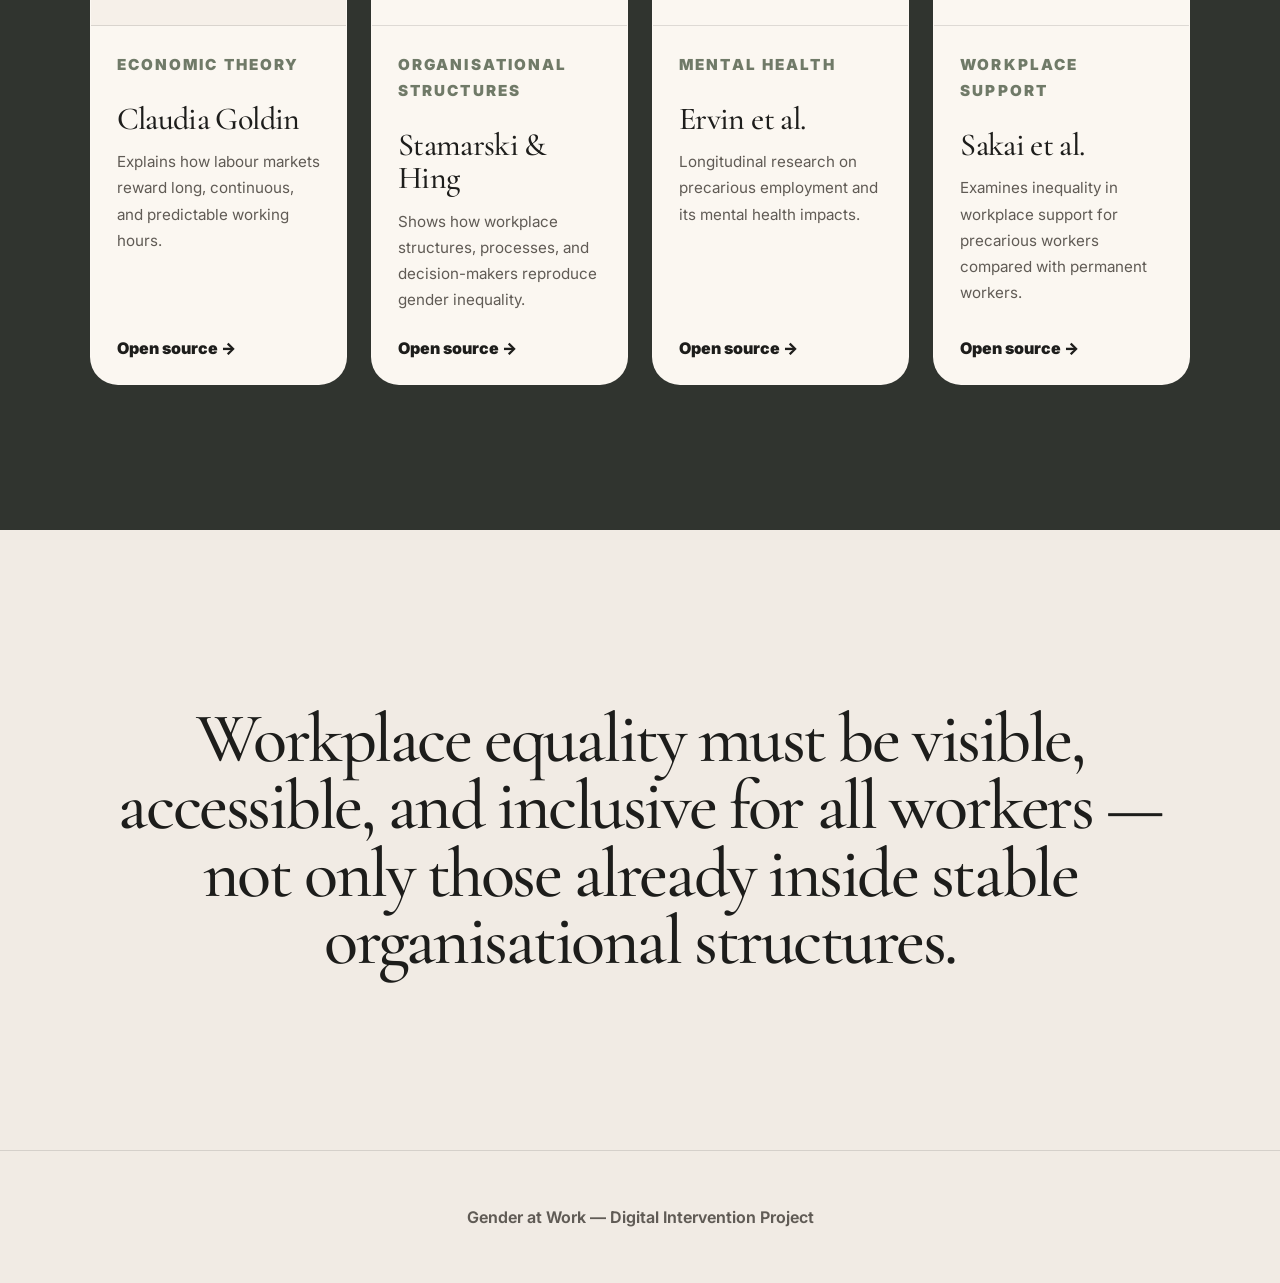
==== commit dbf15452: "Update index.html" ====
--- a/index.html
+++ b/index.html
@@ -2685,6 +2685,522 @@
       }
     }
 
+  
+    /* INTERVENTION METHOD CARDS WITH CUSTOM IMAGES */
+
+    .methods,
+    .intervention{
+      overflow:hidden;
+    }
+
+    .method-grid,
+    .intervention-grid{
+      display:grid !important;
+      grid-template-columns:repeat(4, minmax(260px, 1fr)) !important;
+      gap:24px !important;
+      align-items:stretch !important;
+    }
+
+    .method-card,
+    .intervention-card{
+      padding:0 !important;
+      overflow:hidden !important;
+      border-radius:30px !important;
+      background:rgba(251,247,241,.92) !important;
+      border:1px solid rgba(29,29,27,.10) !important;
+      box-shadow:0 18px 42px rgba(29,29,27,.045) !important;
+      display:flex !important;
+      flex-direction:column !important;
+      min-height:520px !important;
+    }
+
+    .method-image{
+      width:100% !important;
+      height:245px !important;
+      overflow:hidden !important;
+      background:#d8d0c7 !important;
+      border-bottom:1px solid rgba(29,29,27,.10) !important;
+      flex:0 0 auto !important;
+    }
+
+    .method-image img{
+      width:100% !important;
+      height:100% !important;
+      display:block !important;
+      object-fit:cover !important;
+      object-position:center !important;
+      filter:saturate(.88) sepia(.04) contrast(.96) brightness(1.02) !important;
+      transition:transform .65s ease !important;
+    }
+
+    .method-card:hover .method-image img,
+    .intervention-card:hover .method-image img{
+      transform:scale(1.045) !important;
+    }
+
+    .method-card > span,
+    .intervention-card > span{
+      display:block !important;
+      margin:34px 34px 16px !important;
+      font-size:.78rem !important;
+      letter-spacing:.16em !important;
+      text-transform:uppercase !important;
+      color:var(--sage-dark) !important;
+      font-weight:900 !important;
+    }
+
+    .method-card h3,
+    .intervention-card h3{
+      margin:0 34px 18px !important;
+      font-family:"Cormorant Garamond", serif !important;
+      font-size:clamp(2rem, 2.2vw, 2.75rem) !important;
+      line-height:1.02 !important;
+      letter-spacing:-.04em !important;
+      color:var(--ink) !important;
+    }
+
+    .method-card p,
+    .intervention-card p{
+      margin:0 34px 36px !important;
+      font-size:.98rem !important;
+      line-height:1.78 !important;
+      color:#625d56 !important;
+    }
+
+    @media(max-width:1300px){
+      .method-grid,
+      .intervention-grid{
+        grid-template-columns:repeat(2, minmax(260px, 1fr)) !important;
+      }
+    }
+
+    @media(max-width:720px){
+      .method-grid,
+      .intervention-grid{
+        grid-template-columns:1fr !important;
+      }
+
+      .method-card,
+      .intervention-card{
+        min-height:auto !important;
+      }
+
+      .method-image{
+        height:230px !important;
+      }
+    }
+
+  
+    /* FINAL COVER LAYOUT: LESS EMPTY SPACE, STRONGER BALANCE */
+
+    .hero{
+      min-height:calc(100vh - 86px) !important;
+      display:grid !important;
+      grid-template-columns:minmax(600px, 1.08fr) minmax(460px, .92fr) !important;
+      align-items:center !important;
+      gap:38px !important;
+      padding:102px 7% 58px !important;
+      background:
+        radial-gradient(circle at 18% 42%, rgba(251,247,241,.82), transparent 38%),
+        radial-gradient(circle at 78% 50%, rgba(154,167,150,.12), transparent 34%),
+        linear-gradient(180deg, #f3ede6 0%, #f0e9e1 100%) !important;
+      position:relative !important;
+      overflow:hidden !important;
+    }
+
+    .hero::before{
+      content:"";
+      position:absolute;
+      right:7.8%;
+      top:17%;
+      width:12px;
+      height:12px;
+      border-radius:45% 55% 45% 55%;
+      background:rgba(117,130,113,.62);
+      box-shadow:
+        -18px 5px 0 rgba(117,130,113,.25),
+        14px 10px 0 rgba(117,130,113,.22),
+        1px 22px 0 rgba(117,130,113,.18);
+      transform:rotate(18deg);
+      opacity:.9;
+      z-index:0;
+    }
+
+    .hero-copy{
+      max-width:980px !important;
+      position:relative !important;
+      z-index:4 !important;
+      align-self:center !important;
+      transform:translateY(-8px);
+    }
+
+    .hero-label{
+      display:flex !important;
+      align-items:center !important;
+      gap:16px !important;
+      margin-bottom:24px !important;
+      color:var(--sage-dark) !important;
+      opacity:.92 !important;
+      font-size:.73rem !important;
+      letter-spacing:.20em !important;
+      font-weight:900 !important;
+      text-transform:uppercase !important;
+    }
+
+    .hero-label::before{
+      content:"";
+      width:40px;
+      height:2px;
+      background:var(--sage-dark);
+      opacity:.75;
+      display:block;
+    }
+
+    .hero-title-final{
+      font-family:"Cormorant Garamond", serif !important;
+      color:var(--ink) !important;
+      font-weight:600 !important;
+      line-height:.86 !important;
+      letter-spacing:-.06em !important;
+      margin:0 !important;
+      max-width:980px !important;
+      font-size:clamp(6.2rem, 8.6vw, 10.4rem) !important;
+    }
+
+    .hero-title-final .line{
+      display:block !important;
+      white-space:nowrap !important;
+    }
+
+    .hero-title-final .line-1{
+      color:var(--ink) !important;
+    }
+
+    .hero-title-final .line-2{
+      margin-top:.02em !important;
+      color:var(--ink) !important;
+    }
+
+    .hero-title-final .line-3{
+      margin-top:.02em !important;
+      color:var(--sage-dark) !important;
+      font-style:italic !important;
+      transform:translateX(.03em);
+    }
+
+    .hero-title-final em{
+      color:var(--sage-dark) !important;
+      font-style:italic !important;
+      font-weight:500 !important;
+      letter-spacing:-.055em !important;
+    }
+
+    .hero-description{
+      margin-top:34px !important;
+      max-width:720px !important;
+      font-size:1.05rem !important;
+      line-height:1.78 !important;
+      color:#5f5a54 !important;
+    }
+
+    .hero-progress{
+      margin-top:30px !important;
+      max-width:690px !important;
+      padding:20px 24px 18px !important;
+      border-radius:24px !important;
+      background:rgba(251,247,241,.78) !important;
+      border:1px solid rgba(29,29,27,.08) !important;
+      box-shadow:0 16px 38px rgba(29,29,27,.045) !important;
+      backdrop-filter:blur(8px) !important;
+    }
+
+    .hero-progress-top{
+      margin-bottom:16px !important;
+    }
+
+    .hero-progress-top span{
+      font-size:.72rem !important;
+      letter-spacing:.15em !important;
+    }
+
+    .hero-progress-top strong{
+      font-size:.82rem !important;
+      color:#615b54 !important;
+    }
+
+    .progress-line{
+      top:35px !important;
+      left:54px !important;
+      right:54px !important;
+    }
+
+    .step span{
+      width:39px !important;
+      height:39px !important;
+      font-size:.9rem !important;
+    }
+
+    .step small{
+      margin-top:8px !important;
+      font-size:.75rem !important;
+    }
+
+    .hero-art{
+      min-height:600px !important;
+      position:relative !important;
+      overflow:visible !important;
+      border:0 !important;
+      border-radius:0 !important;
+      background:transparent !important;
+      box-shadow:none !important;
+      align-self:center !important;
+      z-index:3 !important;
+    }
+
+    .hero-soft-panel,
+    .office-grid,
+    .ribbon,
+    .note,
+    .bubble-stack,
+    .hero-art::after{
+      display:none !important;
+      content:none !important;
+    }
+
+    .hero-illustration-final{
+      position:absolute !important;
+      left:50% !important;
+      top:51% !important;
+      width:min(96%, 660px) !important;
+      transform:translate(-50%, -50%) !important;
+      filter:drop-shadow(0 28px 38px rgba(29,29,27,.11)) !important;
+      animation:heroFloatFinal 6.2s ease-in-out infinite !important;
+    }
+
+    .hero-illustration-final::before{
+      content:"";
+      position:absolute;
+      inset:18% 2% 0 2%;
+      background:radial-gradient(circle, rgba(154,167,150,.14), transparent 65%);
+      filter:blur(8px);
+      z-index:-1;
+    }
+
+    .hero-image-asset{
+      width:100% !important;
+      height:auto !important;
+      display:block !important;
+      object-fit:contain !important;
+      background:transparent !important;
+      border:0 !important;
+      border-radius:0 !important;
+      filter:saturate(.86) sepia(.04) contrast(.96) brightness(1.03) !important;
+    }
+
+    @keyframes heroFloatFinal{
+      0%,100%{ transform:translate(-50%, -50%) translateY(0); }
+      50%{ transform:translate(-50%, -50%) translateY(-8px); }
+    }
+
+    @media(max-width:1250px){
+      .hero{
+        grid-template-columns:1fr !important;
+        gap:12px !important;
+        padding:104px 7% 70px !important;
+      }
+
+      .hero-copy{
+        max-width:920px !important;
+        transform:none;
+      }
+
+      .hero-title-final{
+        font-size:clamp(5.2rem, 11vw, 8.2rem) !important;
+      }
+
+      .hero-title-final .line{
+        white-space:normal !important;
+      }
+
+      .hero-art{
+        min-height:390px !important;
+      }
+
+      .hero-illustration-final{
+        position:relative !important;
+        left:auto !important;
+        top:auto !important;
+        transform:none !important;
+        width:min(58%, 540px) !important;
+        margin:0 auto !important;
+      }
+
+      @keyframes heroFloatFinal{
+        0%,100%{ transform:translateY(0); }
+        50%{ transform:translateY(-8px); }
+      }
+    }
+
+    @media(max-width:720px){
+      .hero{
+        padding:100px 5% 62px !important;
+      }
+
+      .hero-title-final{
+        font-size:clamp(3.6rem, 16vw, 5.4rem) !important;
+        letter-spacing:-.045em !important;
+      }
+
+      .hero-description{
+        font-size:.96rem !important;
+        margin-top:28px !important;
+      }
+
+      .hero-progress{
+        padding:18px 18px 16px !important;
+        margin-top:28px !important;
+      }
+
+      .hero-art{
+        min-height:300px !important;
+      }
+
+      .hero-illustration-final{
+        width:min(84%, 420px) !important;
+      }
+    }
+
+  
+    /* GENDERED LABOUR SECTION PHOTO UPDATE */
+
+    .gendered-photo-card{
+      border-radius:34px !important;
+      overflow:hidden !important;
+      background:#efe7df !important;
+      border:1px solid rgba(29,29,27,.10) !important;
+      box-shadow:0 28px 70px rgba(29,29,27,.075) !important;
+      min-height:420px !important;
+    }
+
+    .gendered-photo-card img{
+      width:100% !important;
+      height:100% !important;
+      min-height:420px !important;
+      display:block !important;
+      object-fit:cover !important;
+      object-position:center !important;
+      filter:saturate(.76) sepia(.10) contrast(.92) brightness(1.04) !important;
+    }
+
+    .gendered-photo-card:hover img{
+      transform:scale(1.025);
+      transition:transform .65s ease;
+    }
+
+    @media(max-width:900px){
+      .gendered-photo-card,
+      .gendered-photo-card img{
+        min-height:320px !important;
+      }
+    }
+
+  
+    /* CORRECTED GENDERED LABOUR PHOTO SECTION */
+
+    .gendered-labour-section{
+      padding:140px 7% 150px !important;
+      background:#f3ede6 !important;
+      overflow:hidden !important;
+    }
+
+    .gendered-labour-grid{
+      display:grid !important;
+      grid-template-columns:minmax(420px, .95fr) minmax(420px, .9fr) !important;
+      gap:72px !important;
+      align-items:center !important;
+      max-width:1680px !important;
+      margin:0 auto !important;
+    }
+
+    .gendered-labour-photo{
+      border-radius:34px !important;
+      overflow:hidden !important;
+      background:#efe7df !important;
+      border:1px solid rgba(29,29,27,.10) !important;
+      box-shadow:0 28px 70px rgba(29,29,27,.075) !important;
+      min-height:460px !important;
+      position:relative !important;
+    }
+
+    .gendered-labour-photo img{
+      width:100% !important;
+      height:100% !important;
+      min-height:460px !important;
+      display:block !important;
+      object-fit:cover !important;
+      object-position:center !important;
+      filter:saturate(.76) sepia(.12) contrast(.92) brightness(1.04) !important;
+    }
+
+    .gendered-labour-copy{
+      max-width:720px !important;
+    }
+
+    .gendered-labour-copy .section-tag{
+      margin-bottom:28px !important;
+      color:var(--sage-dark) !important;
+      opacity:.95 !important;
+      font-size:.78rem !important;
+      letter-spacing:.20em !important;
+      font-weight:900 !important;
+      text-transform:uppercase !important;
+    }
+
+    .gendered-labour-copy h2{
+      font-family:"Cormorant Garamond", serif !important;
+      font-size:clamp(4.4rem, 6.2vw, 7.8rem) !important;
+      line-height:.93 !important;
+      letter-spacing:-.055em !important;
+      font-weight:600 !important;
+      color:var(--ink) !important;
+      margin:0 0 34px !important;
+    }
+
+    .gendered-labour-copy p:not(.section-tag){
+      font-size:1.06rem !important;
+      line-height:1.85 !important;
+      color:#5f5a54 !important;
+      max-width:680px !important;
+    }
+
+    @media(max-width:1050px){
+      .gendered-labour-grid{
+        grid-template-columns:1fr !important;
+        gap:44px !important;
+      }
+
+      .gendered-labour-photo,
+      .gendered-labour-photo img{
+        min-height:360px !important;
+      }
+    }
+
+    @media(max-width:720px){
+      .gendered-labour-section{
+        padding:90px 5% 105px !important;
+      }
+
+      .gendered-labour-photo,
+      .gendered-labour-photo img{
+        min-height:300px !important;
+        border-radius:26px !important;
+      }
+
+      .gendered-labour-copy h2{
+        font-size:clamp(3.4rem, 15vw, 5.5rem) !important;
+      }
+    }
+
   </style>
 </head>
 
@@ -2706,10 +3222,10 @@
   <section class="hero" id="illusion">
     <div class="hero-left fade-up">
       <p class="eyebrow">Gender at Work</p>
-      <h1 class="hero-title-bm" aria-label="Who gets access to workplace equality?">
-        <span>Who gets access</span>
-        <span>to <em>workplace</em></span>
-        <span>equality?</span>
+      <h1 class="hero-title-final" aria-label="Who gets access to workplace equality?">
+        <span class="line line-1">Who gets access</span>
+        <span class="line line-2">to <em>workplace</em></span>
+        <span class="line line-3">equality?</span>
       </h1>
       <p class="hero-description">
         Workplace equality initiatives often appear inclusive, but access to support is shaped by employment status, organisational visibility, and employer-based systems. This project examines how precarious work is gendered, and why workers outside formal workplace structures may be excluded from existing equality support.
@@ -2753,7 +3269,7 @@
     </div>
 
     <div class="hero-art fade-up">
-      <div class="hero-illustration-bm">
+      <div class="hero-illustration-final">
         <img
           src="office-women-transparent.png"
           onerror="this.onerror=null; this.src='office-women.png';"
@@ -2786,23 +3302,19 @@
     </div>
   </section>
 
-  <section class="split-section reverse fade-up">
-    <div class="visual-card care">
-      <div class="ribbon one"></div>
-      <div class="ribbon two"></div>
-      <span class="floating-word w1">care</span>
-      <span class="floating-word w2">time pressure</span>
-      <span class="floating-word w3">flexibility</span>
-      <span class="floating-word w4">income stress</span>
-      <div class="mini-person"></div>
-    </div>
-
-    <div>
-      <p class="section-tag">Why it is gendered</p>
-      <h2>Workplaces reward uninterrupted labour.</h2>
-      <p>
-        Unpaid care responsibilities and expectations around flexible work push many women into insecure employment. Flexible work may exist in policy, but not always in practice.
-      </p>
+    <section class="gendered-labour-section fade-up" id="gendered-labour">
+    <div class="gendered-labour-grid">
+      <div class="gendered-labour-photo">
+        <img src="gendered-labour-pressure.png" alt="A woman working late at night under pressure, showing the emotional burden of gendered precarious work">
+      </div>
+
+      <div class="gendered-labour-copy">
+        <p class="section-tag">Why it is gendered</p>
+        <h2>Workplaces reward uninterrupted labour.</h2>
+        <p>
+          Unpaid care responsibilities and expectations around flexible work push many women into insecure employment. Flexible work may exist in policy, but not always in practice.
+        </p>
+      </div>
     </div>
   </section>
 
@@ -2896,8 +3408,8 @@
 
     <div class="method-slider" id="methodSlider">
       <article class="method-card">
-        <div class="method-visual"></div>
         <div class="method-content">
+          <div class="method-image"><img src="intervention-grace-papers-network.png" alt="Grace Papers network connecting workers, community groups, unions and NGOs"></div>
           <span>Grace Papers(+)</span>
           <h3>Extend support beyond employer-based systems.</h3>
           <p>Propose a community and advocacy-facing sector that reaches workers who may not access formal workplace equality programs.</p>
@@ -2905,8 +3417,8 @@
       </article>
 
       <article class="method-card">
-        <div class="method-visual sage"></div>
         <div class="method-content">
+          <div class="method-image"><img src="intervention-public-communication.png" alt="Digital communication tools translating research into accessible information"></div>
           <span>Public communication</span>
           <h3>Translate research into accessible information.</h3>
           <p>Use digital storytelling, accessible data, and clear recommendations to make gendered precarious work visible to broader audiences.</p>
@@ -2914,8 +3426,8 @@
       </article>
 
       <article class="method-card">
-        <div class="method-visual clay"></div>
         <div class="method-content">
+          <div class="method-image"><img src="intervention-community-partnerships.png" alt="Community partnership meeting with workers and organisations"></div>
           <span>Community partnerships</span>
           <h3>Work through organisations closer to precarious workers.</h3>
           <p>Connect with community organisations, trade unions, NGOs, and advocacy groups to reach people outside stable employer systems.</p>
@@ -2923,8 +3435,8 @@
       </article>
 
       <article class="method-card">
-        <div class="method-visual rose"></div>
         <div class="method-content">
+          <div class="method-image"><img src="intervention-advocacy.png" alt="Consultancy and community advocacy connected through broader social change"></div>
           <span>Advocacy</span>
           <h3>Balance consultancy with broader social change.</h3>
           <p>Position Grace Papers(+) as a way to educate, mobilise, and empower workers while strengthening Grace Papers’ wider impact.</p>
@@ -3234,4 +3746,4 @@
     });
   </script>
 </body>
-</html>        
+</html>
